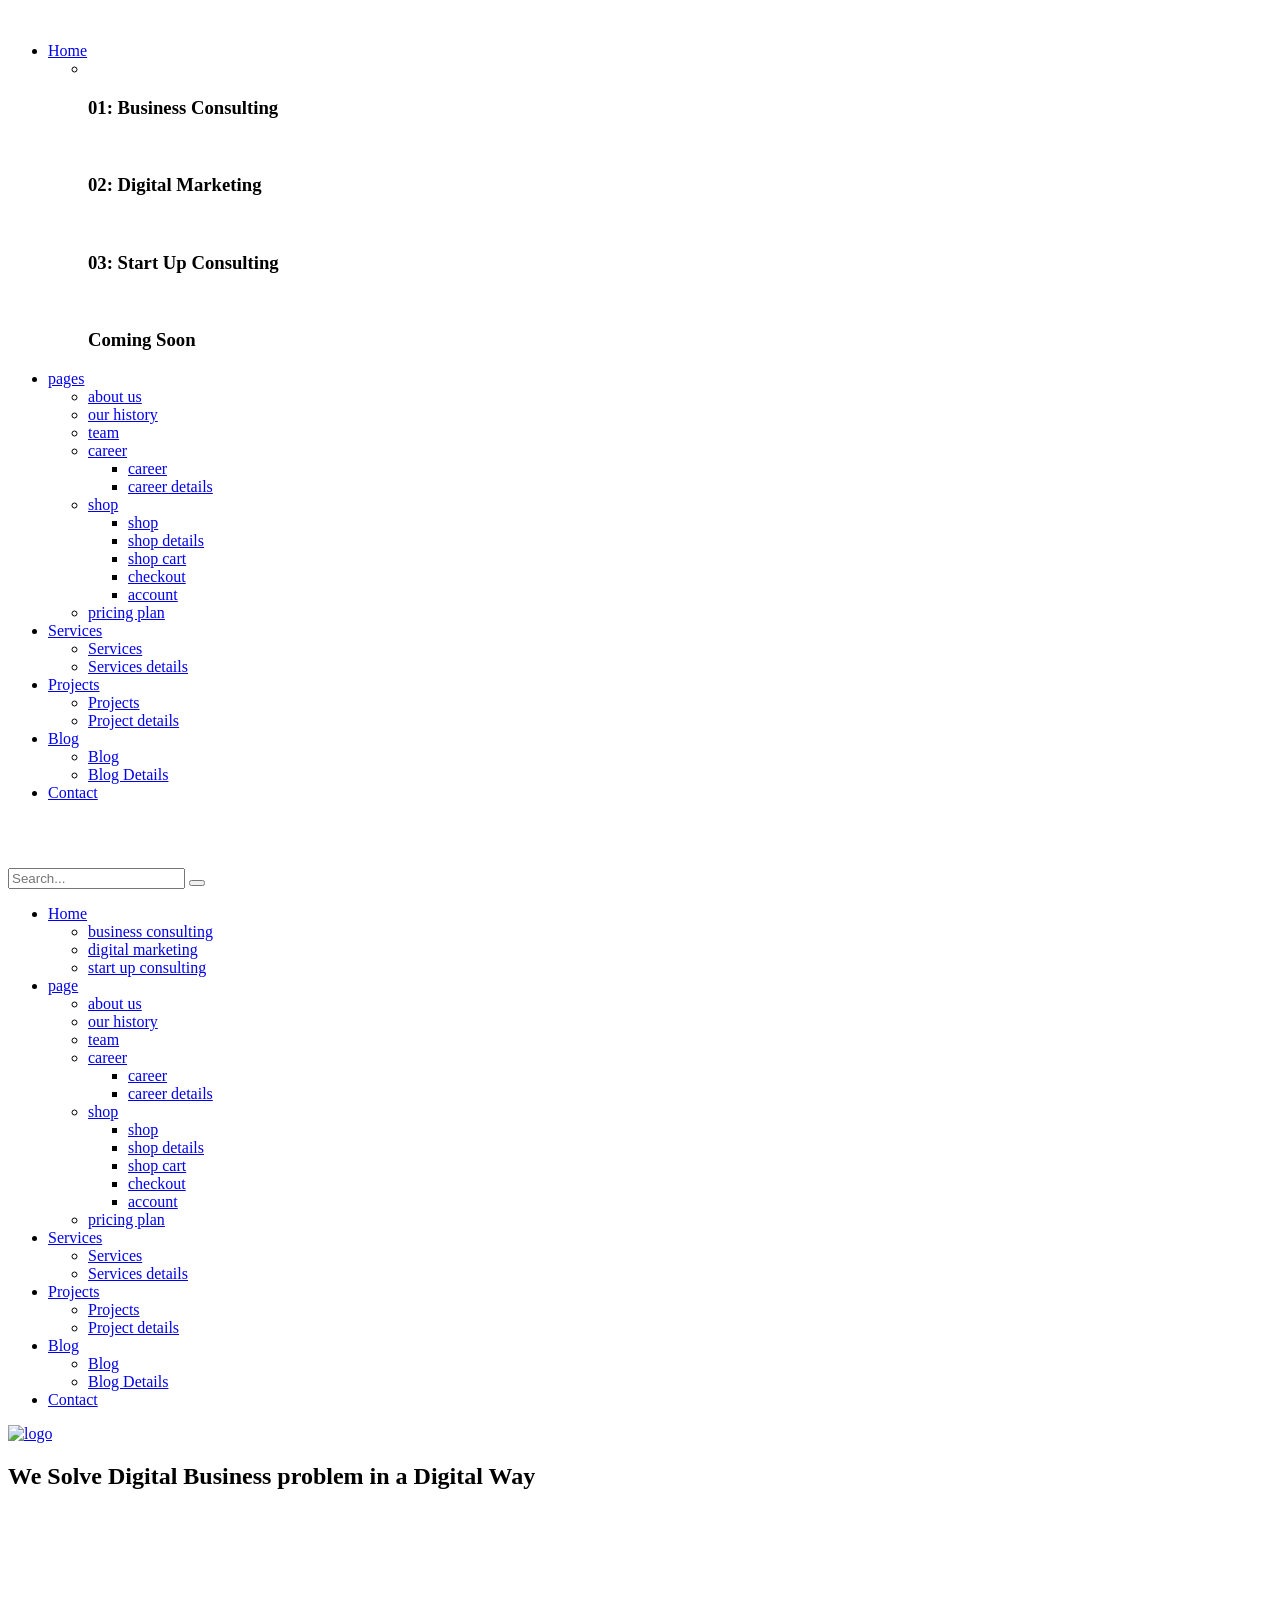
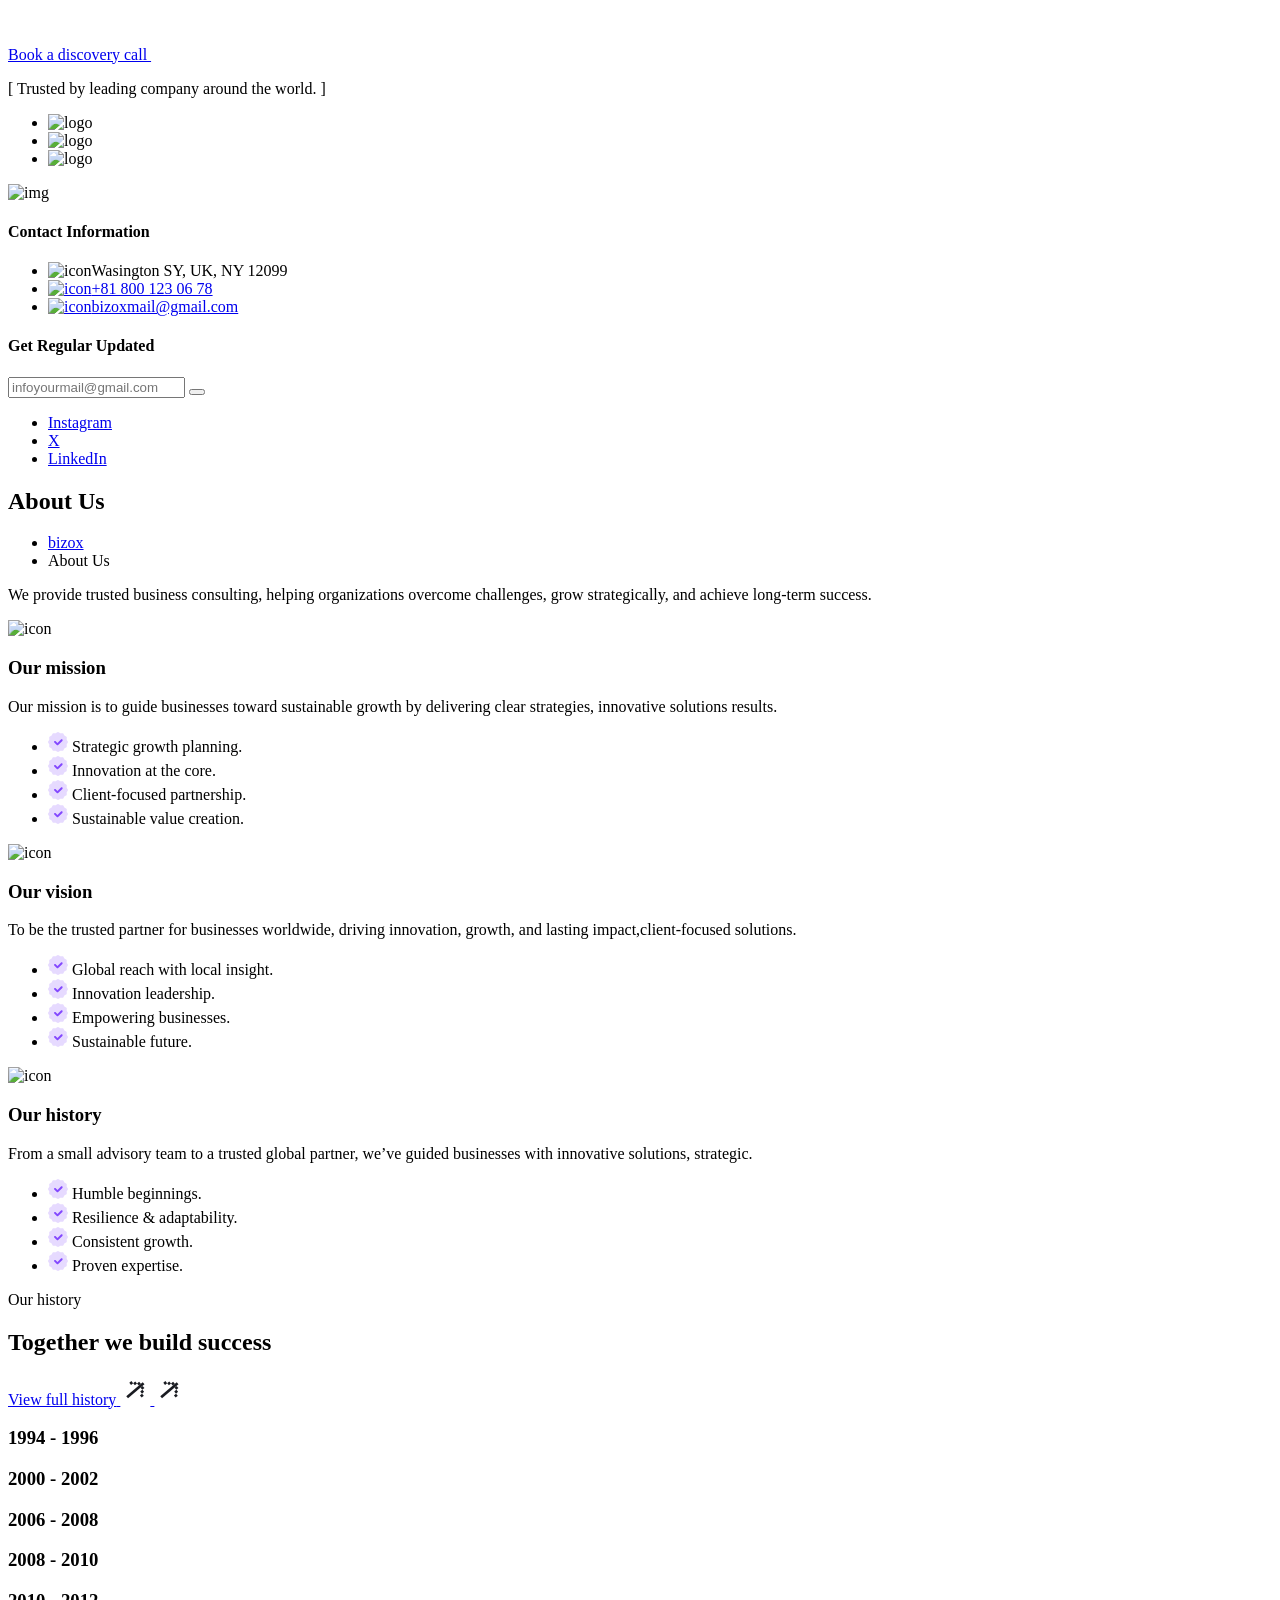
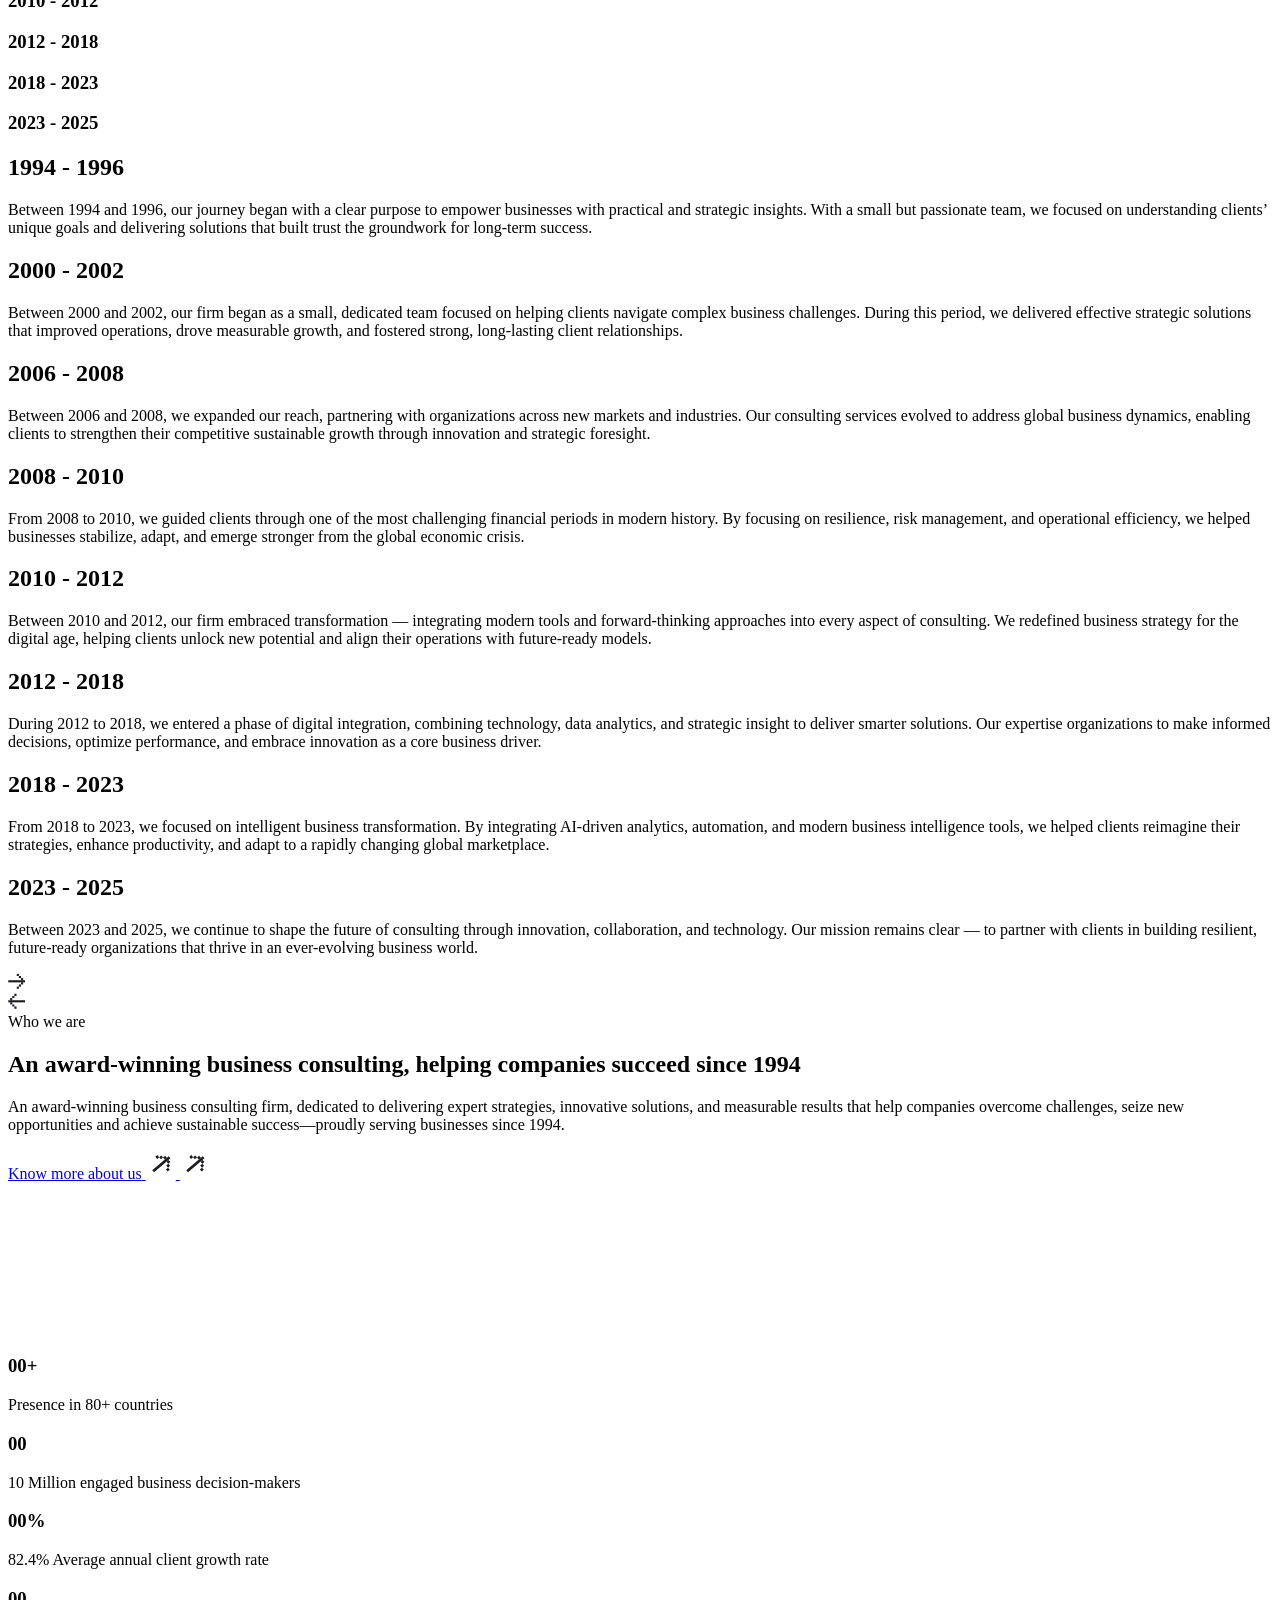
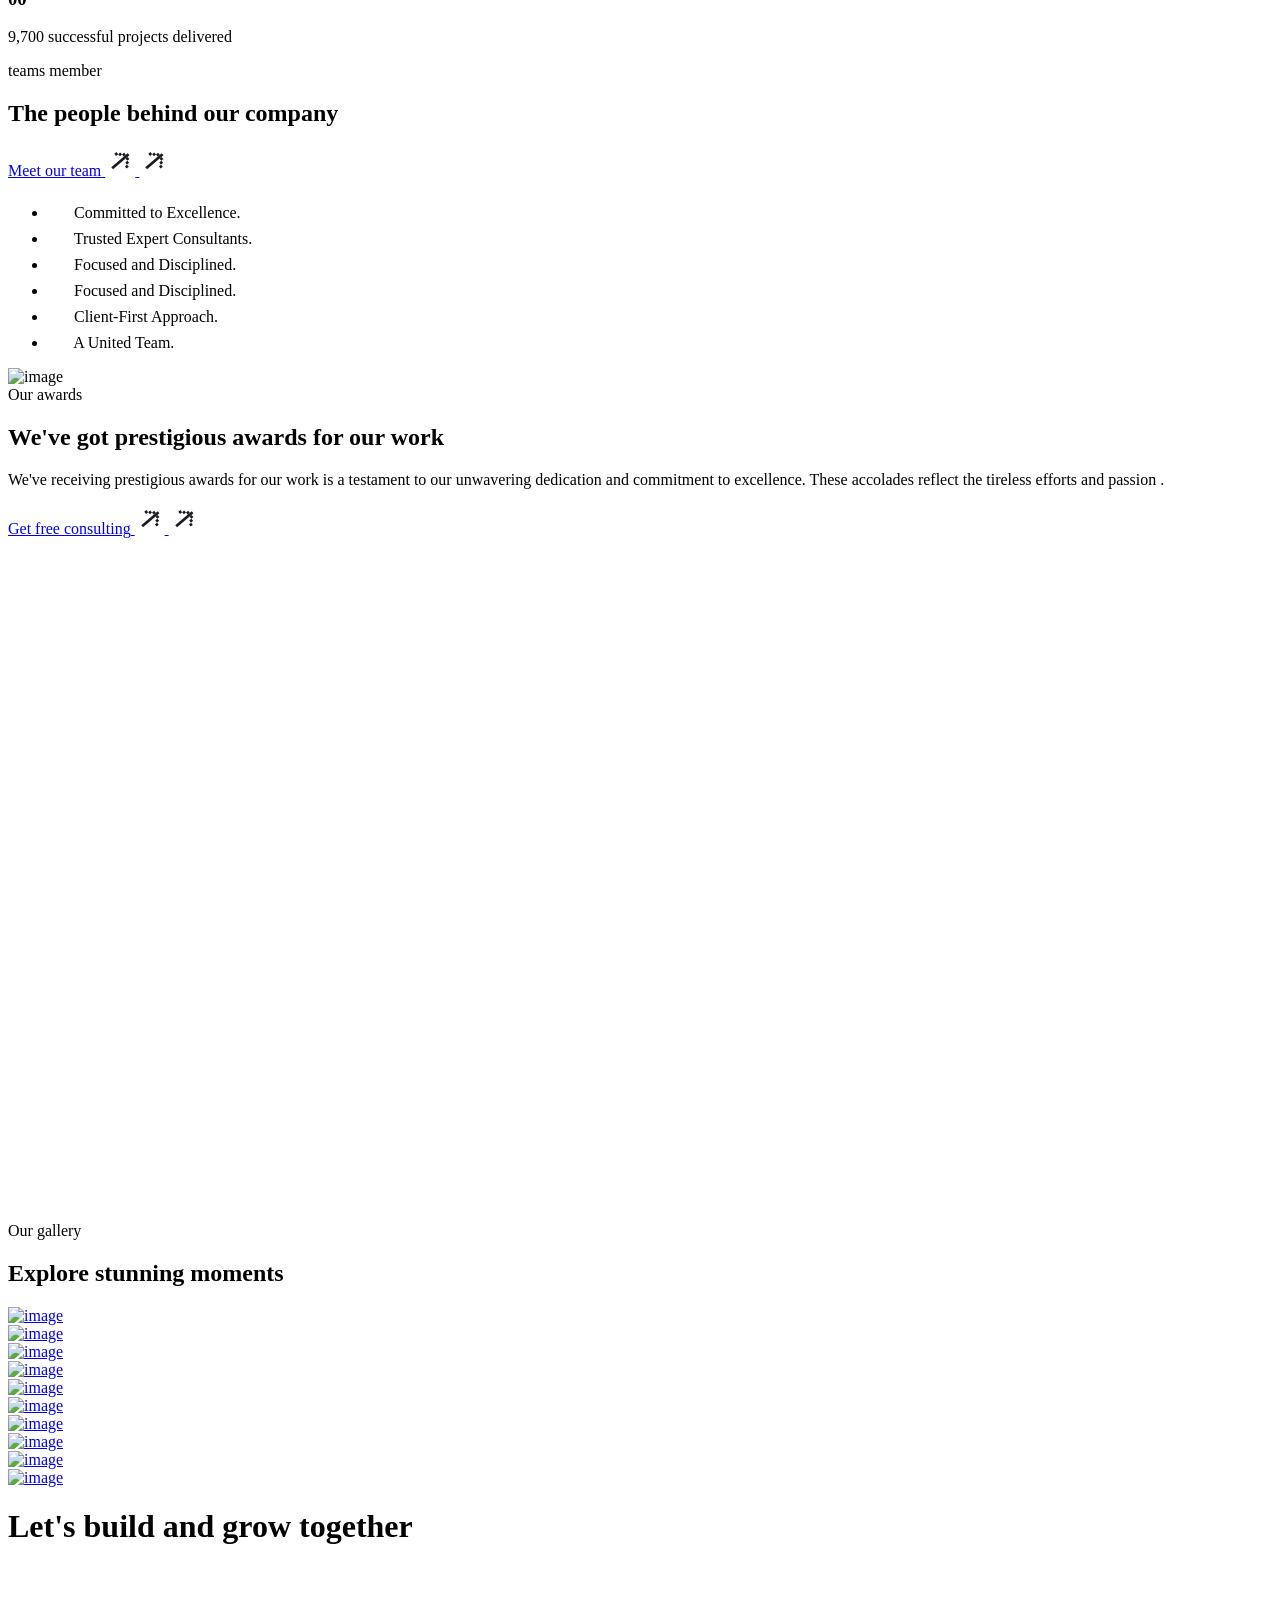
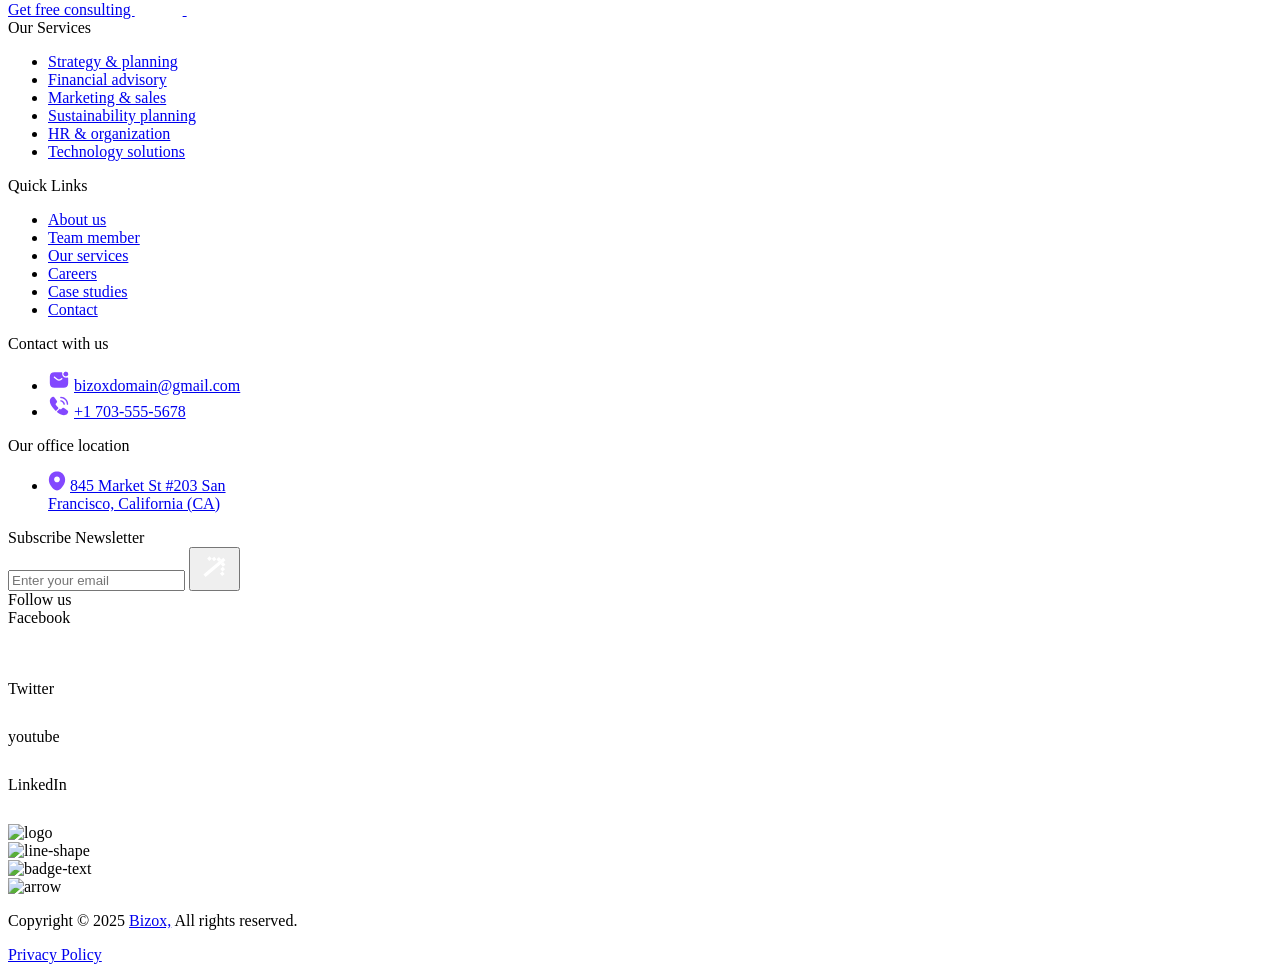
==== about.html @ a4413d82 "Add files via upload initial upload" ====
<!doctype html>
<html lang="zxx">

<head>

    <!--========= Required meta tags =========-->
    <meta charset="utf-8">
    <meta http-equiv="x-ua-compatible" content="ie=edge">
    <meta name="description" content="">
    <meta name="viewport" content="width=device-width, initial-scale=1, shrink-to-fit=no">

    <title>Bizox - Business Agency HTML Template</title>

    <link rel="shortcut icon" href="assets/img/favicon.svg" type="images/x-icon">

    <!-- css include -->
    <link rel="stylesheet" href="assets/css/bootstrap.min.css">
    <link rel="stylesheet" href="assets/css/fontawesome.css">
    <link rel="stylesheet" href="assets/css/animate.css">
    <link rel="stylesheet" href="assets/css/swiper.min.css">
    <link rel="stylesheet" href="assets/css/odometer.css">
    <link rel="stylesheet" href="assets/css/nice-select.css">
    <link rel="stylesheet" href="assets/css/custom-fonts.css">
    <link rel="stylesheet" href="assets/css/magnific-popup.css">
    <link rel="stylesheet" href="assets/css/jquery-ui.css">
    <link rel="stylesheet" href="assets/css/main.css">
</head>

<body>

<!-- backtotop-start -->
<div class="xb-backtotop">
    <a href="#" class="scroll">
        <i class="far fa-arrow-up"></i>
    </a>
</div>
<!-- backtotop-end -->

<!-- Preloader - Start -->
<div id="preloader" class="xb-loader">
        <div class="xb-loader-inner">
            <div class="loading-wave">
                <div class="loading-bar"></div>
                <div class="loading-bar"></div>
                <div class="loading-bar"></div>
                <div class="loading-bar"></div>
            </div>
        </div>
    </div>
  <!-- Preloader - End -->

<div class="body_wrap o-clip">

    <!-- header start -->
    <header id="xb-header-area" class="header-area header-style header-style--page header-transparent is-sticky"> 
        <div class="xb-header stricky">
            <div class="container-fluid p-0">
                <div class="header__wrap ul_li_between mlr-70">
                    <div class="xb-header-logo">
                        <a href="index.html" class="logo"><img src="assets/img/logo/logo.svg" alt=""></a>
                    </div>
                    <div class="header__nav ul_li">
                        <div class="main-menu__wrap  navbar navbar-expand-lg p-0">
                            <nav class="main-menu collapse navbar-collapse">
                                <ul>
                                    <li class="menu-item-has-children has-mega-menu"><a href="index.html"><span>Home</span></a>
                                        <ul class="submenu mega-menu">
                                            <li>
                                                <div class="mega-menu-content">
                                                    <div class="row">
                                                        <div class="col col-md-3">
                                                            <div class="demo-pic">
                                                                <a href="index.html">
                                                                    <img src="assets/img/demo/demo-1.png" alt="">
                                                                </a>
                                                            </div>
                                                            <h3>01: Business Consulting</h3>
                                                        </div>
                                                        <div class="col col-md-3">
                                                            <div class="demo-pic">
                                                                <a href="home-2.html">
                                                                    <img src="assets/img/demo/demo-2.png" alt="">
                                                                </a>
                                                            </div>
                                                            <h3>02: Digital Marketing</h3>
                                                        </div>
                                                        <div class="col col-md-3">
                                                            <div class="demo-pic">
                                                                <a href="home-3.html">
                                                                    <img src="assets/img/demo/demo-3.png" alt="">
                                                                </a>
                                                            </div>
                                                            <h3>03: Start Up Consulting</h3>
                                                        </div>
                                                        <div class="col col-md-3">
                                                            <div class="demo-pic coming-soon">
                                                                <img src="assets/img/demo/coming-soon.png" alt="">
                                                            </div>
                                                            <h3>Coming Soon</h3>
                                                        </div>
                                                    </div>
                                                </div>
                                            </li>
                                        </ul>
                                    </li>
                                    <li class="menu-item-has-children active">
                                        <a href="#!"><span>pages</span></a>
                                        <ul class="submenu">
                                            <li class="active"><a href="about.html"><span>about us</span></a></li>
                                            <li><a href="history.html"><span>our history</span></a></li>
                                            <li><a href="team.html"><span>team</span></a></li>
                                            <li class="menu-item-has-children">
                                                <a href="career.html"><span>career</span></a>
                                                <ul class="submenu">
                                                    <li><a href="career.html"><span>career</span></a></li>
                                                    <li><a href="career-details.html"><span>career details</span></a></li>
                                                </ul>
                                            </li>
                                            <li class="menu-item-has-children">
                                                <a href="shop.html"><span>shop</span></a>
                                                <ul class="submenu">
                                                    <li><a href="shop.html"><span>shop</span></a></li>
                                                    <li><a href="shop-details.html"><span>shop details</span></a></li>
                                                    <li><a href="cart.html"><span>shop cart</span></a></li>
                                                    <li><a href="checkout.html"><span>checkout</span></a></li>
                                                    <li><a href="account.html"><span>account</span></a></li>
                                                </ul>
                                            </li>
                                            <li><a href="pricing.html"><span>pricing plan</span></a></li>
                                        </ul>
                                    </li>
                                    <li class="menu-item-has-children">
                                        <a href="service.html"><span>Services</span></a>
                                        <ul class="submenu">
                                            <li><a href="service.html"><span>Services</span></a></li>
                                            <li><a href="service-details.html"><span>Services details</span></a></li>
                                        </ul>
                                    </li>
                                    <li class="menu-item-has-children">
                                        <a href="project.html"><span>Projects</span></a>
                                        <ul class="submenu">
                                            <li><a href="project.html"><span>Projects</span></a></li>
                                            <li><a href="project-details.html"><span>Project details</span></a></li>
                                        </ul>
                                    </li>
                                    <li class="menu-item-has-children">
                                        <a href="blog.html"><span>Blog</span></a>
                                        <ul class="submenu">
                                            <li><a href="blog.html"><span>Blog</span></a></li>
                                            <li><a href="blog-details.html"><span>Blog Details</span></a></li>
                                        </ul>
                                    </li>
                                    <li><a href="contact.html"><span data-text="Contact">Contact</span></a></li>
                                </ul>
                            </nav>
                        </div>
                        <div class="header-menu">
                            <a class="offcanvas-sidebar-btn" href="javascript:void(0);">
                                <svg width="28" height="28" viewBox="0 0 28 28" fill="none" xmlns="http://www.w3.org/2000/svg">
                                    <path d="M22.9167 10.81V6.64833C22.9167 5.35583 22.33 4.83333 20.8725 4.83333H17.1692C15.7117 4.83333 15.125 5.35583 15.125 6.64833V10.8008C15.125 12.1025 15.7117 12.6158 17.1692 12.6158H20.8725C22.33 12.625 22.9167 12.1025 22.9167 10.81Z" stroke="white" stroke-linecap="round" stroke-linejoin="round" />
                                    <path d="M22.9167 21.1225V17.4192C22.9167 15.9617 22.33 15.375 20.8725 15.375H17.1692C15.7117 15.375 15.125 15.9617 15.125 17.4192V21.1225C15.125 22.58 15.7117 23.1667 17.1692 23.1667H20.8725C22.33 23.1667 22.9167 22.58 22.9167 21.1225Z" stroke="white" stroke-linecap="round" stroke-linejoin="round" />
                                    <path d="M12.3752 10.81V6.64833C12.3752 5.35583 11.7885 4.83333 10.331 4.83333H6.62766C5.17016 4.83333 4.5835 5.35583 4.5835 6.64833V10.8008C4.5835 12.1025 5.17016 12.6158 6.62766 12.6158H10.331C11.7885 12.625 12.3752 12.1025 12.3752 10.81Z" stroke="white" stroke-linecap="round" stroke-linejoin="round" />
                                    <path d="M12.3752 21.1225V17.4192C12.3752 15.9617 11.7885 15.375 10.331 15.375H6.62766C5.17016 15.375 4.5835 15.9617 4.5835 17.4192V21.1225C4.5835 22.58 5.17016 23.1667 6.62766 23.1667H10.331C11.7885 23.1667 12.3752 22.58 12.3752 21.1225Z" stroke="white" stroke-linecap="round" stroke-linejoin="round" />
                                </svg>
                            </a>
                        </div>
                    </div>
                    <div class="header-bar-mobile side-menu d-lg-none">
                        <a class="xb-nav-mobile" href="javascript:void(0);">
                            <i class="far fa-bars"></i>
                        </a>
                    </div>
                </div>
                <div class="xb-header-wrap">
                    <div class="xb-header-menu">
                        <div class="xb-header-menu-scroll">
                            <div class="xb-menu-close xb-hide-xl xb-close"></div>
                            <div class="xb-logo-mobile xb-hide-xl">
                            <a href="index.html" rel="home"><img src="assets/img/logo/logo.svg" alt=""></a></div>
                            <div class="xb-header-mobile-search xb-hide-xl">
                                <form role="search" action="#">
                                    <input type="text" placeholder="Search..." name="s" class="search-field">
                                    <button class="search-submit" type="submit"><i class="far fa-search"></i></button>
                                </form>
                            </div>
                            <nav class="xb-header-nav">
                                <ul class="xb-menu-primary clearfix">
                                    <li class="menu-item menu-item-has-children">
                                        <a href="#"><span>Home</span></a>
                                        <ul class="sub-menu">
                                            <li><a href="index.html"><span>business consulting</span></a></li>
                                            <li><a href="digital-marketing.html"><span>digital marketing</span></a></li>
                                            <li><a href="consulting.html"><span>start up consulting</span></a></li>
                                        </ul>
                                    </li>
                                    <li class="menu-item menu-item-has-children">
                                        <a href="#!"><span>page</span></a>
                                        <ul class="sub-menu">
                                            <li><a href="about.html"><span>about us</span></a></li>
                                            <li><a href="history.html"><span>our history</span></a></li>
                                            <li><a href="team.html"><span>team</span></a></li>
                                            <li class="menu-item menu-item-has-children">
                                                <a href="career.html"><span>career</span></a>
                                                <ul class="sub-menu">
                                                    <li><a href="career.html"><span>career</span></a></li>
                                                    <li><a href="career-details.html"><span>career details</span></a></li>
                                                </ul>
                                            </li>
                                            <li class="menu-item menu-item-has-children">
                                                <a href="shop.html"><span>shop</span></a>
                                                <ul class="sub-menu">
                                                    <li><a href="shop.html"><span>shop</span></a></li>
                                                    <li><a href="shop-details.html"><span>shop details</span></a></li>
                                                    <li><a href="cart.html"><span>shop cart</span></a></li>
                                                    <li><a href="checkout.html"><span>checkout</span></a></li>
                                                    <li><a href="account.html"><span>account</span></a></li>
                                                </ul>
                                            </li>
                                            <li><a href="pricing.html"><span>pricing plan</span></a></li>
                                        </ul>
                                    </li>
                                    <li class="menu-item menu-item-has-children">
                                        <a href="service.html"><span>Services</span></a>
                                        <ul class="sub-menu">
                                            <li><a href="service.html"><span>Services</span></a></li>
                                            <li><a href="service-details.html"><span>Services details</span></a></li>
                                        </ul>
                                    </li>
                                    <li class="menu-item menu-item-has-children">
                                        <a href="project.html"><span>Projects</span></a>
                                        <ul class="sub-menu">
                                            <li><a href="project.html"><span>Projects</span></a></li>
                                            <li><a href="project-details.html"><span>Project details</span></a></li>
                                        </ul>
                                    </li>
                                    <li class="menu-item menu-item-has-children">
                                        <a href="blog.html"><span>Blog</span></a>
                                        <ul class="sub-menu">
                                            <li><a href="blog.html"><span>Blog</span></a></li>
                                            <li><a href="blog-details.html"><span>Blog Details</span></a></li>
                                        </ul>
                                    </li>
                                    <li><a href="contact.html"><span>Contact</span></a></li>
                                </ul>
                            </nav>
                        </div>
                    </div>
                    <div class="xb-header-menu-backdrop"></div>
                </div>
            </div>
        </div>
    </header>
    <!-- header end -->

    <!-- sidebar-info start -->
    <div class="offcanvas-sidebar">
        <div class="sidebar-menu-close sidebar-item">
            <a class="xb-close" href="javascript:void(0);"></a>
        </div>
        <div class="row g-0 align-items-center">
            <div class="col-lg-4">
                <div class="sidebar-item-left">
                    <div class="sidebar-logo mb-90">
                        <a href="index.html">
                            <img src="assets/img/logo/logo-two.svg" alt="logo">
                        </a>
                    </div>
                    <h2 class="sidebar-title">We Solve Digital Business problem in a Digital Way</h2>
                    <div class="dm-hero_content">
                        <div class="xb-item--inner">
                            <a class="xb-item--btn" href="contact.html">
                                <div class="xb-item--btn_inner">
                                    Book a discovery call
                                    <span class="xb-video">
                                        <video loop="" muted="" playsinline="" autoplay="" poster="assets/img/about/video-img.jpg">
                                            <source src="assets/img/hero/hero-video.mp4">
                                        </video>
                                    </span>
                                </div>
                            </a>
                        </div>
                    </div>
                    <div class="sidebar_brand">
                        <p class="xb-content">[ Trusted by leading company around the world. ]</p>
                        <ul class="xb-logo-list ul_li list-unstyled">
                            <li><img src="assets/img/sidebar/logo01.svg" alt="logo"></li>
                            <li><img src="assets/img/sidebar/logo02.svg" alt="logo"></li>
                            <li><img src="assets/img/sidebar/logo03.svg" alt="logo"></li>
                        </ul>
                    </div>
                </div>
            </div>
            <div class="col-lg-4">
                <div class="sidebar-item-middle text-end">
                    <div class="img">
                        <img src="assets/img/sidebar/img.jpg" alt="img">
                    </div>
                </div>
            </div>
            <div class="col-lg-4">
                <div class="sidebar-item-right">
                    <div class="sidebar-contact-info mb-90">
                        <h4 class="sidebar-heading">Contact Information</h4>
                        <ul class="sidebar-info-list list-unstyled">
                            <li><span><img src="assets/img/icon/star-icon02.svg" alt="icon"></span>Wasington SY, UK, NY 12099</li>
                            <li><a href="tel:+818001230678"><span><img src="assets/img/icon/star-icon02.svg" alt="icon"></span>+81 800 123 06 78</a></li>
                            <li><a href="mailto:bizoxmail@gmail.com"><span><img src="assets/img/icon/star-icon02.svg" alt="icon"></span>bizoxmail@gmail.com</a></li>
                        </ul>
                    </div>
                    <div class="sidebar-newsletter">
                        <h4 class="sidebar-heading">Get Regular Updated</h4>
                        <form class="sidebar-newsletter-from" action="#">
                            <input type="text" placeholder="infoyourmail@gmail.com">
                            <button type="submit"><i class="fas fa-paper-plane"></i></button>
                        </form>
                        <ul class="sidebar-social-list ul_li list-unstyled">
                            <li><a href="#!">Instagram</a></li>
                            <li><a href="#!">X</a></li>
                            <li><a href="#!">LinkedIn</a></li>
                        </ul>
                    </div>

                </div>
            </div>
        </div>
    </div>
    <!-- sidebar-info end -->

    <div class="body-overlay"></div>
        
    <!-- main area start -->
    <main>
        <!-- breadcrumb start -->
        <section class="breadcrumb bg_img" data-background="assets/img/breadcrumb/bg01.jpg">
            <div class="container-fluid p-0">
                <div class="breadcrumb__content mlr-70">
                    <h2 class="breadcrumb__title">About Us</h2>
                    <div class="breadcrumb__holder">
                        <div class="row g-0 mt-none-20">
                            <div class="col-xl-6 col-lg-5 mt-20">
                                <ul class="breadcrumb__list clearfix">
                                    <li class="breadcrumb-item">
                                        <a href="index.html">bizox</a>
                                    </li>
                                    <li class="breadcrumb-item">About Us</li>
                                </ul>
                            </div>
                            <div class="col-xl-6 col-lg-7 mt-20">
                                <p class="breadcrumb__text">We provide trusted business consulting, helping organizations overcome challenges, grow strategically, and achieve long-term success.</p>
                            </div>
                        </div>
                    </div>
                </div>
            </div>
        </section>
        <!-- breadcrumb end -->

        <!-- feature start -->
        <section class="feature pt-150">
            <div class="container-fluid p-0">
                <div class="xb-feature-wrapper mlr-70">
                    <div class="row mt-none-30">
                        <div class="col-lg-4 col-md-6 mt-30">
                            <div class="ab-feature-item wow fadeInUp" data-wow-delay="0ms" data-wow-duration="600ms">
                                <div class="xb-item--icon">
                                    <img src="assets/img/icon/fea-icon01.svg" alt="icon">
                                </div>
                                <h3 class="xb-item--title">Our mission</h3>
                                <p class="xb-item--content">Our mission is to guide businesses toward sustainable growth by delivering clear strategies, innovative solutions results.</p>
                                <ul class="xb-item--list list-unstyled">
                                    <li>
                                        <span>
                                            <svg width="20" height="20" viewBox="0 0 20 20" fill="none" xmlns="http://www.w3.org/2000/svg">
                                            <path opacity="0.2" d="M20 10C20 10.8533 18.9517 11.5567 18.7417 12.3433C18.525 13.1567 19.0733 14.29 18.6617 15.0017C18.2433 15.725 16.985 15.8117 16.3983 16.3983C15.8117 16.985 15.725 18.2433 15.0017 18.6617C14.29 19.0733 13.1567 18.525 12.3433 18.7417C11.5567 18.9517 10.8533 20 10 20C9.14667 20 8.44333 18.9517 7.65667 18.7417C6.84333 18.525 5.71 19.0733 4.99833 18.6617C4.275 18.2433 4.18833 16.985 3.60167 16.3983C3.015 15.8117 1.75667 15.725 1.33833 15.0017C0.926667 14.29 1.475 13.1567 1.25833 12.3433C1.04833 11.5567 0 10.8533 0 10C0 9.14667 1.04833 8.44333 1.25833 7.65667C1.475 6.84333 0.926667 5.71 1.33833 4.99833C1.75667 4.275 3.015 4.18833 3.60167 3.60167C4.18833 3.015 4.275 1.75667 4.99833 1.33833C5.71 0.926667 6.84333 1.475 7.65667 1.25833C8.44333 1.04833 9.14667 0 10 0C10.8533 0 11.5567 1.04833 12.3433 1.25833C13.1567 1.475 14.29 0.926667 15.0017 1.33833C15.725 1.75667 15.8117 3.015 16.3983 3.60167C16.985 4.18833 18.2433 4.275 18.6617 4.99833C19.0733 5.71 18.525 6.84333 18.7417 7.65667C18.9517 8.44333 20 9.14667 20 10Z" fill="#8348FF" />
                                            <path d="M12.9629 7.6173L9.49898 10.9817L7.70331 9.2391C7.31355 8.86053 6.68112 8.86053 6.29135 9.2391C5.90158 9.61767 5.90158 10.2319 6.29135 10.6105L8.81044 13.0572C9.18959 13.4254 9.80534 13.4254 10.1845 13.0572L14.3734 8.98869C14.7631 8.61012 14.7631 7.99587 14.3734 7.6173C13.9836 7.23873 13.3527 7.23873 12.9629 7.6173Z" fill="#8348FF" />
                                            </svg>
                                        </span>
                                        Strategic growth planning.
                                    </li>
                                    <li>
                                        <span>
                                            <svg width="20" height="20" viewBox="0 0 20 20" fill="none" xmlns="http://www.w3.org/2000/svg">
                                            <path opacity="0.2" d="M20 10C20 10.8533 18.9517 11.5567 18.7417 12.3433C18.525 13.1567 19.0733 14.29 18.6617 15.0017C18.2433 15.725 16.985 15.8117 16.3983 16.3983C15.8117 16.985 15.725 18.2433 15.0017 18.6617C14.29 19.0733 13.1567 18.525 12.3433 18.7417C11.5567 18.9517 10.8533 20 10 20C9.14667 20 8.44333 18.9517 7.65667 18.7417C6.84333 18.525 5.71 19.0733 4.99833 18.6617C4.275 18.2433 4.18833 16.985 3.60167 16.3983C3.015 15.8117 1.75667 15.725 1.33833 15.0017C0.926667 14.29 1.475 13.1567 1.25833 12.3433C1.04833 11.5567 0 10.8533 0 10C0 9.14667 1.04833 8.44333 1.25833 7.65667C1.475 6.84333 0.926667 5.71 1.33833 4.99833C1.75667 4.275 3.015 4.18833 3.60167 3.60167C4.18833 3.015 4.275 1.75667 4.99833 1.33833C5.71 0.926667 6.84333 1.475 7.65667 1.25833C8.44333 1.04833 9.14667 0 10 0C10.8533 0 11.5567 1.04833 12.3433 1.25833C13.1567 1.475 14.29 0.926667 15.0017 1.33833C15.725 1.75667 15.8117 3.015 16.3983 3.60167C16.985 4.18833 18.2433 4.275 18.6617 4.99833C19.0733 5.71 18.525 6.84333 18.7417 7.65667C18.9517 8.44333 20 9.14667 20 10Z" fill="#8348FF" />
                                            <path d="M12.9629 7.6173L9.49898 10.9817L7.70331 9.2391C7.31355 8.86053 6.68112 8.86053 6.29135 9.2391C5.90158 9.61767 5.90158 10.2319 6.29135 10.6105L8.81044 13.0572C9.18959 13.4254 9.80534 13.4254 10.1845 13.0572L14.3734 8.98869C14.7631 8.61012 14.7631 7.99587 14.3734 7.6173C13.9836 7.23873 13.3527 7.23873 12.9629 7.6173Z" fill="#8348FF" />
                                            </svg>
                                        </span>
                                        Innovation at the core.
                                    </li>
                                    <li>
                                        <span>
                                            <svg width="20" height="20" viewBox="0 0 20 20" fill="none" xmlns="http://www.w3.org/2000/svg">
                                            <path opacity="0.2" d="M20 10C20 10.8533 18.9517 11.5567 18.7417 12.3433C18.525 13.1567 19.0733 14.29 18.6617 15.0017C18.2433 15.725 16.985 15.8117 16.3983 16.3983C15.8117 16.985 15.725 18.2433 15.0017 18.6617C14.29 19.0733 13.1567 18.525 12.3433 18.7417C11.5567 18.9517 10.8533 20 10 20C9.14667 20 8.44333 18.9517 7.65667 18.7417C6.84333 18.525 5.71 19.0733 4.99833 18.6617C4.275 18.2433 4.18833 16.985 3.60167 16.3983C3.015 15.8117 1.75667 15.725 1.33833 15.0017C0.926667 14.29 1.475 13.1567 1.25833 12.3433C1.04833 11.5567 0 10.8533 0 10C0 9.14667 1.04833 8.44333 1.25833 7.65667C1.475 6.84333 0.926667 5.71 1.33833 4.99833C1.75667 4.275 3.015 4.18833 3.60167 3.60167C4.18833 3.015 4.275 1.75667 4.99833 1.33833C5.71 0.926667 6.84333 1.475 7.65667 1.25833C8.44333 1.04833 9.14667 0 10 0C10.8533 0 11.5567 1.04833 12.3433 1.25833C13.1567 1.475 14.29 0.926667 15.0017 1.33833C15.725 1.75667 15.8117 3.015 16.3983 3.60167C16.985 4.18833 18.2433 4.275 18.6617 4.99833C19.0733 5.71 18.525 6.84333 18.7417 7.65667C18.9517 8.44333 20 9.14667 20 10Z" fill="#8348FF" />
                                            <path d="M12.9629 7.6173L9.49898 10.9817L7.70331 9.2391C7.31355 8.86053 6.68112 8.86053 6.29135 9.2391C5.90158 9.61767 5.90158 10.2319 6.29135 10.6105L8.81044 13.0572C9.18959 13.4254 9.80534 13.4254 10.1845 13.0572L14.3734 8.98869C14.7631 8.61012 14.7631 7.99587 14.3734 7.6173C13.9836 7.23873 13.3527 7.23873 12.9629 7.6173Z" fill="#8348FF" />
                                            </svg>
                                        </span>
                                        Client-focused partnership.
                                    </li>
                                    <li>
                                        <span>
                                            <svg width="20" height="20" viewBox="0 0 20 20" fill="none" xmlns="http://www.w3.org/2000/svg">
                                            <path opacity="0.2" d="M20 10C20 10.8533 18.9517 11.5567 18.7417 12.3433C18.525 13.1567 19.0733 14.29 18.6617 15.0017C18.2433 15.725 16.985 15.8117 16.3983 16.3983C15.8117 16.985 15.725 18.2433 15.0017 18.6617C14.29 19.0733 13.1567 18.525 12.3433 18.7417C11.5567 18.9517 10.8533 20 10 20C9.14667 20 8.44333 18.9517 7.65667 18.7417C6.84333 18.525 5.71 19.0733 4.99833 18.6617C4.275 18.2433 4.18833 16.985 3.60167 16.3983C3.015 15.8117 1.75667 15.725 1.33833 15.0017C0.926667 14.29 1.475 13.1567 1.25833 12.3433C1.04833 11.5567 0 10.8533 0 10C0 9.14667 1.04833 8.44333 1.25833 7.65667C1.475 6.84333 0.926667 5.71 1.33833 4.99833C1.75667 4.275 3.015 4.18833 3.60167 3.60167C4.18833 3.015 4.275 1.75667 4.99833 1.33833C5.71 0.926667 6.84333 1.475 7.65667 1.25833C8.44333 1.04833 9.14667 0 10 0C10.8533 0 11.5567 1.04833 12.3433 1.25833C13.1567 1.475 14.29 0.926667 15.0017 1.33833C15.725 1.75667 15.8117 3.015 16.3983 3.60167C16.985 4.18833 18.2433 4.275 18.6617 4.99833C19.0733 5.71 18.525 6.84333 18.7417 7.65667C18.9517 8.44333 20 9.14667 20 10Z" fill="#8348FF" />
                                            <path d="M12.9629 7.6173L9.49898 10.9817L7.70331 9.2391C7.31355 8.86053 6.68112 8.86053 6.29135 9.2391C5.90158 9.61767 5.90158 10.2319 6.29135 10.6105L8.81044 13.0572C9.18959 13.4254 9.80534 13.4254 10.1845 13.0572L14.3734 8.98869C14.7631 8.61012 14.7631 7.99587 14.3734 7.6173C13.9836 7.23873 13.3527 7.23873 12.9629 7.6173Z" fill="#8348FF" />
                                            </svg>
                                        </span>
                                        Sustainable value creation.
                                    </li>
                                </ul>
                                <span class="xb-item--circle"></span>
                                <span class="xb-item--circle circle-2"></span>
                            </div>
                        </div>
                        <div class="col-lg-4 col-md-6 mt-30">
                            <div class="ab-feature-item wow fadeInUp" data-wow-delay="150ms" data-wow-duration="600ms">
                                <div class="xb-item--icon">
                                    <img src="assets/img/icon/fea-icon02.svg" alt="icon">
                                </div>
                                <h3 class="xb-item--title">Our vision</h3>
                                <p class="xb-item--content">To be the trusted partner for businesses worldwide, driving innovation, growth, and lasting impact,client-focused solutions.</p>
                                <ul class="xb-item--list list-unstyled">
                                    <li>
                                        <span>
                                            <svg width="20" height="20" viewBox="0 0 20 20" fill="none" xmlns="http://www.w3.org/2000/svg">
                                            <path opacity="0.2" d="M20 10C20 10.8533 18.9517 11.5567 18.7417 12.3433C18.525 13.1567 19.0733 14.29 18.6617 15.0017C18.2433 15.725 16.985 15.8117 16.3983 16.3983C15.8117 16.985 15.725 18.2433 15.0017 18.6617C14.29 19.0733 13.1567 18.525 12.3433 18.7417C11.5567 18.9517 10.8533 20 10 20C9.14667 20 8.44333 18.9517 7.65667 18.7417C6.84333 18.525 5.71 19.0733 4.99833 18.6617C4.275 18.2433 4.18833 16.985 3.60167 16.3983C3.015 15.8117 1.75667 15.725 1.33833 15.0017C0.926667 14.29 1.475 13.1567 1.25833 12.3433C1.04833 11.5567 0 10.8533 0 10C0 9.14667 1.04833 8.44333 1.25833 7.65667C1.475 6.84333 0.926667 5.71 1.33833 4.99833C1.75667 4.275 3.015 4.18833 3.60167 3.60167C4.18833 3.015 4.275 1.75667 4.99833 1.33833C5.71 0.926667 6.84333 1.475 7.65667 1.25833C8.44333 1.04833 9.14667 0 10 0C10.8533 0 11.5567 1.04833 12.3433 1.25833C13.1567 1.475 14.29 0.926667 15.0017 1.33833C15.725 1.75667 15.8117 3.015 16.3983 3.60167C16.985 4.18833 18.2433 4.275 18.6617 4.99833C19.0733 5.71 18.525 6.84333 18.7417 7.65667C18.9517 8.44333 20 9.14667 20 10Z" fill="#8348FF" />
                                            <path d="M12.9629 7.6173L9.49898 10.9817L7.70331 9.2391C7.31355 8.86053 6.68112 8.86053 6.29135 9.2391C5.90158 9.61767 5.90158 10.2319 6.29135 10.6105L8.81044 13.0572C9.18959 13.4254 9.80534 13.4254 10.1845 13.0572L14.3734 8.98869C14.7631 8.61012 14.7631 7.99587 14.3734 7.6173C13.9836 7.23873 13.3527 7.23873 12.9629 7.6173Z" fill="#8348FF" />
                                            </svg>
                                        </span>
                                        Global reach with local insight.
                                    </li>
                                    <li>
                                        <span>
                                            <svg width="20" height="20" viewBox="0 0 20 20" fill="none" xmlns="http://www.w3.org/2000/svg">
                                            <path opacity="0.2" d="M20 10C20 10.8533 18.9517 11.5567 18.7417 12.3433C18.525 13.1567 19.0733 14.29 18.6617 15.0017C18.2433 15.725 16.985 15.8117 16.3983 16.3983C15.8117 16.985 15.725 18.2433 15.0017 18.6617C14.29 19.0733 13.1567 18.525 12.3433 18.7417C11.5567 18.9517 10.8533 20 10 20C9.14667 20 8.44333 18.9517 7.65667 18.7417C6.84333 18.525 5.71 19.0733 4.99833 18.6617C4.275 18.2433 4.18833 16.985 3.60167 16.3983C3.015 15.8117 1.75667 15.725 1.33833 15.0017C0.926667 14.29 1.475 13.1567 1.25833 12.3433C1.04833 11.5567 0 10.8533 0 10C0 9.14667 1.04833 8.44333 1.25833 7.65667C1.475 6.84333 0.926667 5.71 1.33833 4.99833C1.75667 4.275 3.015 4.18833 3.60167 3.60167C4.18833 3.015 4.275 1.75667 4.99833 1.33833C5.71 0.926667 6.84333 1.475 7.65667 1.25833C8.44333 1.04833 9.14667 0 10 0C10.8533 0 11.5567 1.04833 12.3433 1.25833C13.1567 1.475 14.29 0.926667 15.0017 1.33833C15.725 1.75667 15.8117 3.015 16.3983 3.60167C16.985 4.18833 18.2433 4.275 18.6617 4.99833C19.0733 5.71 18.525 6.84333 18.7417 7.65667C18.9517 8.44333 20 9.14667 20 10Z" fill="#8348FF" />
                                            <path d="M12.9629 7.6173L9.49898 10.9817L7.70331 9.2391C7.31355 8.86053 6.68112 8.86053 6.29135 9.2391C5.90158 9.61767 5.90158 10.2319 6.29135 10.6105L8.81044 13.0572C9.18959 13.4254 9.80534 13.4254 10.1845 13.0572L14.3734 8.98869C14.7631 8.61012 14.7631 7.99587 14.3734 7.6173C13.9836 7.23873 13.3527 7.23873 12.9629 7.6173Z" fill="#8348FF" />
                                            </svg>
                                        </span>
                                        Innovation leadership.
                                    </li>
                                    <li>
                                        <span>
                                            <svg width="20" height="20" viewBox="0 0 20 20" fill="none" xmlns="http://www.w3.org/2000/svg">
                                            <path opacity="0.2" d="M20 10C20 10.8533 18.9517 11.5567 18.7417 12.3433C18.525 13.1567 19.0733 14.29 18.6617 15.0017C18.2433 15.725 16.985 15.8117 16.3983 16.3983C15.8117 16.985 15.725 18.2433 15.0017 18.6617C14.29 19.0733 13.1567 18.525 12.3433 18.7417C11.5567 18.9517 10.8533 20 10 20C9.14667 20 8.44333 18.9517 7.65667 18.7417C6.84333 18.525 5.71 19.0733 4.99833 18.6617C4.275 18.2433 4.18833 16.985 3.60167 16.3983C3.015 15.8117 1.75667 15.725 1.33833 15.0017C0.926667 14.29 1.475 13.1567 1.25833 12.3433C1.04833 11.5567 0 10.8533 0 10C0 9.14667 1.04833 8.44333 1.25833 7.65667C1.475 6.84333 0.926667 5.71 1.33833 4.99833C1.75667 4.275 3.015 4.18833 3.60167 3.60167C4.18833 3.015 4.275 1.75667 4.99833 1.33833C5.71 0.926667 6.84333 1.475 7.65667 1.25833C8.44333 1.04833 9.14667 0 10 0C10.8533 0 11.5567 1.04833 12.3433 1.25833C13.1567 1.475 14.29 0.926667 15.0017 1.33833C15.725 1.75667 15.8117 3.015 16.3983 3.60167C16.985 4.18833 18.2433 4.275 18.6617 4.99833C19.0733 5.71 18.525 6.84333 18.7417 7.65667C18.9517 8.44333 20 9.14667 20 10Z" fill="#8348FF" />
                                            <path d="M12.9629 7.6173L9.49898 10.9817L7.70331 9.2391C7.31355 8.86053 6.68112 8.86053 6.29135 9.2391C5.90158 9.61767 5.90158 10.2319 6.29135 10.6105L8.81044 13.0572C9.18959 13.4254 9.80534 13.4254 10.1845 13.0572L14.3734 8.98869C14.7631 8.61012 14.7631 7.99587 14.3734 7.6173C13.9836 7.23873 13.3527 7.23873 12.9629 7.6173Z" fill="#8348FF" />
                                            </svg>
                                        </span>
                                        Empowering businesses.
                                    </li>
                                    <li>
                                        <span>
                                            <svg width="20" height="20" viewBox="0 0 20 20" fill="none" xmlns="http://www.w3.org/2000/svg">
                                            <path opacity="0.2" d="M20 10C20 10.8533 18.9517 11.5567 18.7417 12.3433C18.525 13.1567 19.0733 14.29 18.6617 15.0017C18.2433 15.725 16.985 15.8117 16.3983 16.3983C15.8117 16.985 15.725 18.2433 15.0017 18.6617C14.29 19.0733 13.1567 18.525 12.3433 18.7417C11.5567 18.9517 10.8533 20 10 20C9.14667 20 8.44333 18.9517 7.65667 18.7417C6.84333 18.525 5.71 19.0733 4.99833 18.6617C4.275 18.2433 4.18833 16.985 3.60167 16.3983C3.015 15.8117 1.75667 15.725 1.33833 15.0017C0.926667 14.29 1.475 13.1567 1.25833 12.3433C1.04833 11.5567 0 10.8533 0 10C0 9.14667 1.04833 8.44333 1.25833 7.65667C1.475 6.84333 0.926667 5.71 1.33833 4.99833C1.75667 4.275 3.015 4.18833 3.60167 3.60167C4.18833 3.015 4.275 1.75667 4.99833 1.33833C5.71 0.926667 6.84333 1.475 7.65667 1.25833C8.44333 1.04833 9.14667 0 10 0C10.8533 0 11.5567 1.04833 12.3433 1.25833C13.1567 1.475 14.29 0.926667 15.0017 1.33833C15.725 1.75667 15.8117 3.015 16.3983 3.60167C16.985 4.18833 18.2433 4.275 18.6617 4.99833C19.0733 5.71 18.525 6.84333 18.7417 7.65667C18.9517 8.44333 20 9.14667 20 10Z" fill="#8348FF" />
                                            <path d="M12.9629 7.6173L9.49898 10.9817L7.70331 9.2391C7.31355 8.86053 6.68112 8.86053 6.29135 9.2391C5.90158 9.61767 5.90158 10.2319 6.29135 10.6105L8.81044 13.0572C9.18959 13.4254 9.80534 13.4254 10.1845 13.0572L14.3734 8.98869C14.7631 8.61012 14.7631 7.99587 14.3734 7.6173C13.9836 7.23873 13.3527 7.23873 12.9629 7.6173Z" fill="#8348FF" />
                                            </svg>
                                        </span>
                                        Sustainable future.
                                    </li>
                                </ul>
                                <span class="xb-item--circle"></span>
                                <span class="xb-item--circle circle-2"></span>
                            </div>
                        </div>
                        <div class="col-lg-4 col-md-6 mt-30">
                            <div class="ab-feature-item wow fadeInUp" data-wow-delay="300ms" data-wow-duration="600ms">
                                <div class="xb-item--icon">
                                    <img src="assets/img/icon/fea-icon03.svg" alt="icon">
                                </div>
                                <h3 class="xb-item--title">Our history</h3>
                                <p class="xb-item--content">From a small advisory team to a trusted global partner, we’ve guided businesses with innovative solutions, strategic.</p>
                                <ul class="xb-item--list list-unstyled">
                                    <li>
                                        <span>
                                            <svg width="20" height="20" viewBox="0 0 20 20" fill="none" xmlns="http://www.w3.org/2000/svg">
                                            <path opacity="0.2" d="M20 10C20 10.8533 18.9517 11.5567 18.7417 12.3433C18.525 13.1567 19.0733 14.29 18.6617 15.0017C18.2433 15.725 16.985 15.8117 16.3983 16.3983C15.8117 16.985 15.725 18.2433 15.0017 18.6617C14.29 19.0733 13.1567 18.525 12.3433 18.7417C11.5567 18.9517 10.8533 20 10 20C9.14667 20 8.44333 18.9517 7.65667 18.7417C6.84333 18.525 5.71 19.0733 4.99833 18.6617C4.275 18.2433 4.18833 16.985 3.60167 16.3983C3.015 15.8117 1.75667 15.725 1.33833 15.0017C0.926667 14.29 1.475 13.1567 1.25833 12.3433C1.04833 11.5567 0 10.8533 0 10C0 9.14667 1.04833 8.44333 1.25833 7.65667C1.475 6.84333 0.926667 5.71 1.33833 4.99833C1.75667 4.275 3.015 4.18833 3.60167 3.60167C4.18833 3.015 4.275 1.75667 4.99833 1.33833C5.71 0.926667 6.84333 1.475 7.65667 1.25833C8.44333 1.04833 9.14667 0 10 0C10.8533 0 11.5567 1.04833 12.3433 1.25833C13.1567 1.475 14.29 0.926667 15.0017 1.33833C15.725 1.75667 15.8117 3.015 16.3983 3.60167C16.985 4.18833 18.2433 4.275 18.6617 4.99833C19.0733 5.71 18.525 6.84333 18.7417 7.65667C18.9517 8.44333 20 9.14667 20 10Z" fill="#8348FF" />
                                            <path d="M12.9629 7.6173L9.49898 10.9817L7.70331 9.2391C7.31355 8.86053 6.68112 8.86053 6.29135 9.2391C5.90158 9.61767 5.90158 10.2319 6.29135 10.6105L8.81044 13.0572C9.18959 13.4254 9.80534 13.4254 10.1845 13.0572L14.3734 8.98869C14.7631 8.61012 14.7631 7.99587 14.3734 7.6173C13.9836 7.23873 13.3527 7.23873 12.9629 7.6173Z" fill="#8348FF" />
                                            </svg>
                                        </span>
                                        Humble beginnings.
                                    </li>
                                    <li>
                                        <span>
                                            <svg width="20" height="20" viewBox="0 0 20 20" fill="none" xmlns="http://www.w3.org/2000/svg">
                                            <path opacity="0.2" d="M20 10C20 10.8533 18.9517 11.5567 18.7417 12.3433C18.525 13.1567 19.0733 14.29 18.6617 15.0017C18.2433 15.725 16.985 15.8117 16.3983 16.3983C15.8117 16.985 15.725 18.2433 15.0017 18.6617C14.29 19.0733 13.1567 18.525 12.3433 18.7417C11.5567 18.9517 10.8533 20 10 20C9.14667 20 8.44333 18.9517 7.65667 18.7417C6.84333 18.525 5.71 19.0733 4.99833 18.6617C4.275 18.2433 4.18833 16.985 3.60167 16.3983C3.015 15.8117 1.75667 15.725 1.33833 15.0017C0.926667 14.29 1.475 13.1567 1.25833 12.3433C1.04833 11.5567 0 10.8533 0 10C0 9.14667 1.04833 8.44333 1.25833 7.65667C1.475 6.84333 0.926667 5.71 1.33833 4.99833C1.75667 4.275 3.015 4.18833 3.60167 3.60167C4.18833 3.015 4.275 1.75667 4.99833 1.33833C5.71 0.926667 6.84333 1.475 7.65667 1.25833C8.44333 1.04833 9.14667 0 10 0C10.8533 0 11.5567 1.04833 12.3433 1.25833C13.1567 1.475 14.29 0.926667 15.0017 1.33833C15.725 1.75667 15.8117 3.015 16.3983 3.60167C16.985 4.18833 18.2433 4.275 18.6617 4.99833C19.0733 5.71 18.525 6.84333 18.7417 7.65667C18.9517 8.44333 20 9.14667 20 10Z" fill="#8348FF" />
                                            <path d="M12.9629 7.6173L9.49898 10.9817L7.70331 9.2391C7.31355 8.86053 6.68112 8.86053 6.29135 9.2391C5.90158 9.61767 5.90158 10.2319 6.29135 10.6105L8.81044 13.0572C9.18959 13.4254 9.80534 13.4254 10.1845 13.0572L14.3734 8.98869C14.7631 8.61012 14.7631 7.99587 14.3734 7.6173C13.9836 7.23873 13.3527 7.23873 12.9629 7.6173Z" fill="#8348FF" />
                                            </svg>
                                        </span>
                                        Resilience & adaptability.
                                    </li>
                                    <li>
                                        <span>
                                            <svg width="20" height="20" viewBox="0 0 20 20" fill="none" xmlns="http://www.w3.org/2000/svg">
                                            <path opacity="0.2" d="M20 10C20 10.8533 18.9517 11.5567 18.7417 12.3433C18.525 13.1567 19.0733 14.29 18.6617 15.0017C18.2433 15.725 16.985 15.8117 16.3983 16.3983C15.8117 16.985 15.725 18.2433 15.0017 18.6617C14.29 19.0733 13.1567 18.525 12.3433 18.7417C11.5567 18.9517 10.8533 20 10 20C9.14667 20 8.44333 18.9517 7.65667 18.7417C6.84333 18.525 5.71 19.0733 4.99833 18.6617C4.275 18.2433 4.18833 16.985 3.60167 16.3983C3.015 15.8117 1.75667 15.725 1.33833 15.0017C0.926667 14.29 1.475 13.1567 1.25833 12.3433C1.04833 11.5567 0 10.8533 0 10C0 9.14667 1.04833 8.44333 1.25833 7.65667C1.475 6.84333 0.926667 5.71 1.33833 4.99833C1.75667 4.275 3.015 4.18833 3.60167 3.60167C4.18833 3.015 4.275 1.75667 4.99833 1.33833C5.71 0.926667 6.84333 1.475 7.65667 1.25833C8.44333 1.04833 9.14667 0 10 0C10.8533 0 11.5567 1.04833 12.3433 1.25833C13.1567 1.475 14.29 0.926667 15.0017 1.33833C15.725 1.75667 15.8117 3.015 16.3983 3.60167C16.985 4.18833 18.2433 4.275 18.6617 4.99833C19.0733 5.71 18.525 6.84333 18.7417 7.65667C18.9517 8.44333 20 9.14667 20 10Z" fill="#8348FF" />
                                            <path d="M12.9629 7.6173L9.49898 10.9817L7.70331 9.2391C7.31355 8.86053 6.68112 8.86053 6.29135 9.2391C5.90158 9.61767 5.90158 10.2319 6.29135 10.6105L8.81044 13.0572C9.18959 13.4254 9.80534 13.4254 10.1845 13.0572L14.3734 8.98869C14.7631 8.61012 14.7631 7.99587 14.3734 7.6173C13.9836 7.23873 13.3527 7.23873 12.9629 7.6173Z" fill="#8348FF" />
                                            </svg>
                                        </span>
                                        Consistent growth.
                                    </li>
                                    <li>
                                        <span>
                                            <svg width="20" height="20" viewBox="0 0 20 20" fill="none" xmlns="http://www.w3.org/2000/svg">
                                            <path opacity="0.2" d="M20 10C20 10.8533 18.9517 11.5567 18.7417 12.3433C18.525 13.1567 19.0733 14.29 18.6617 15.0017C18.2433 15.725 16.985 15.8117 16.3983 16.3983C15.8117 16.985 15.725 18.2433 15.0017 18.6617C14.29 19.0733 13.1567 18.525 12.3433 18.7417C11.5567 18.9517 10.8533 20 10 20C9.14667 20 8.44333 18.9517 7.65667 18.7417C6.84333 18.525 5.71 19.0733 4.99833 18.6617C4.275 18.2433 4.18833 16.985 3.60167 16.3983C3.015 15.8117 1.75667 15.725 1.33833 15.0017C0.926667 14.29 1.475 13.1567 1.25833 12.3433C1.04833 11.5567 0 10.8533 0 10C0 9.14667 1.04833 8.44333 1.25833 7.65667C1.475 6.84333 0.926667 5.71 1.33833 4.99833C1.75667 4.275 3.015 4.18833 3.60167 3.60167C4.18833 3.015 4.275 1.75667 4.99833 1.33833C5.71 0.926667 6.84333 1.475 7.65667 1.25833C8.44333 1.04833 9.14667 0 10 0C10.8533 0 11.5567 1.04833 12.3433 1.25833C13.1567 1.475 14.29 0.926667 15.0017 1.33833C15.725 1.75667 15.8117 3.015 16.3983 3.60167C16.985 4.18833 18.2433 4.275 18.6617 4.99833C19.0733 5.71 18.525 6.84333 18.7417 7.65667C18.9517 8.44333 20 9.14667 20 10Z" fill="#8348FF" />
                                            <path d="M12.9629 7.6173L9.49898 10.9817L7.70331 9.2391C7.31355 8.86053 6.68112 8.86053 6.29135 9.2391C5.90158 9.61767 5.90158 10.2319 6.29135 10.6105L8.81044 13.0572C9.18959 13.4254 9.80534 13.4254 10.1845 13.0572L14.3734 8.98869C14.7631 8.61012 14.7631 7.99587 14.3734 7.6173C13.9836 7.23873 13.3527 7.23873 12.9629 7.6173Z" fill="#8348FF" />
                                            </svg>
                                        </span>
                                        Proven expertise.
                                    </li>
                                </ul>
                                <span class="xb-item--circle"></span>
                                <span class="xb-item--circle circle-2"></span>
                            </div>
                        </div>
                    </div>
                </div>
            </div>
        </section>
        <!-- feature end -->

        <!-- history start -->
        <section class="history pt-145 pb-150">
            <div class="container-fluid p-0">
                <div class="hostory-wrap mlr-70">
                    <div class="xb-history-top sec-title-wrap ul_li_between mb-65">
                        <div class="sec-title ul_li align-items-center">
                            <span class="sub-title">Our history</span>
                            <h2 class="title xb-text-reveal">Together we build success</h2>
                        </div>
                        <div class="xb-history-btn">
                            <a class="thm-btn arrow_hover_effect" href="history.html">
                                <span class="btn_label" data-text="View full history">View full history</span>
                                <span class="xb-icon">
                                    <span class="xb-arrow">
                                        <svg width="30" height="29" viewBox="0 0 30 29" fill="none">
                                        <rect x="6.25366" y="20.2163" width="21.557" height="2.73739" transform="rotate(-40.2798 6.25366 20.2163)" fill="#191B21" />
                                        <rect x="9.29785" y="6.87241" width="2.73739" height="2.73739" transform="rotate(-40.2798 9.29785 6.87241)" fill="#191B21" />
                                        <rect x="13.1558" y="7.19052" width="2.73739" height="2.73739" transform="rotate(-40.2798 13.1558 7.19052)" fill="#191B21" />
                                        <rect x="17.0139" y="7.50897" width="2.73739" height="2.73739" transform="rotate(-40.2798 17.0139 7.50897)" fill="#191B21" />
                                        <rect x="20.5535" y="11.6855" width="2.73739" height="2.73739" transform="rotate(-40.2798 20.5535 11.6855)" fill="#191B21" />
                                        <rect x="20.2356" y="15.5441" width="2.73739" height="2.73739" transform="rotate(-40.2798 20.2356 15.5441)" fill="#191B21" />
                                        <rect x="19.9165" y="19.4021" width="2.73739" height="2.73739" transform="rotate(-40.2798 19.9165 19.4021)" fill="#191B21" />
                                        </svg>
                                        <svg width="30" height="29" viewBox="0 0 30 29" fill="none">
                                        <rect x="6.25366" y="20.2163" width="21.557" height="2.73739" transform="rotate(-40.2798 6.25366 20.2163)" fill="#191B21" />
                                        <rect x="9.29785" y="6.87241" width="2.73739" height="2.73739" transform="rotate(-40.2798 9.29785 6.87241)" fill="#191B21" />
                                        <rect x="13.1558" y="7.19052" width="2.73739" height="2.73739" transform="rotate(-40.2798 13.1558 7.19052)" fill="#191B21" />
                                        <rect x="17.0139" y="7.50897" width="2.73739" height="2.73739" transform="rotate(-40.2798 17.0139 7.50897)" fill="#191B21" />
                                        <rect x="20.5535" y="11.6855" width="2.73739" height="2.73739" transform="rotate(-40.2798 20.5535 11.6855)" fill="#191B21" />
                                        <rect x="20.2356" y="15.5441" width="2.73739" height="2.73739" transform="rotate(-40.2798 20.2356 15.5441)" fill="#191B21" />
                                        <rect x="19.9165" y="19.4021" width="2.73739" height="2.73739" transform="rotate(-40.2798 19.9165 19.4021)" fill="#191B21" />
                                        </svg>
                                    </span>
                                </span>
                            </a>
                        </div>
                    </div>
                    <div class="pos-rel">
                        <div class="row g-0">
                            <div class="col-lg-2 col-md-3">
                                <div class="xb-history-year-slider">
                                    <div class="swiper-wrapper">
                                        <div class="swiper-slide">
                                            <div class="xb-history-year">
                                                <h3>1994 - 1996</h3>
                                            </div>
                                        </div>
                                        <div class="swiper-slide">
                                            <div class="xb-history-year">
                                                <h3>2000 - 2002</h3>
                                            </div>
                                        </div>
                                        <div class="swiper-slide">
                                            <div class="xb-history-year">
                                                <h3>2006 - 2008</h3>
                                            </div>
                                        </div>
                                        <div class="swiper-slide">
                                            <div class="xb-history-year">
                                                <h3>2008 - 2010</h3>
                                            </div>
                                        </div>
                                        <div class="swiper-slide">
                                            <div class="xb-history-year">
                                                <h3>2010 - 2012</h3>
                                            </div>
                                        </div>
                                        <div class="swiper-slide">
                                            <div class="xb-history-year">
                                                <h3>2012 - 2018</h3>
                                            </div>
                                        </div>
                                        <div class="swiper-slide">
                                            <div class="xb-history-year">
                                                <h3>2018 - 2023</h3>
                                            </div>
                                        </div>
                                        <div class="swiper-slide">
                                            <div class="xb-history-year">
                                                <h3>2023 - 2025</h3>
                                            </div>
                                        </div>
                                    </div>
                                </div>
                            </div>
                            <div class="col-lg-10 col-md-9">
                                <div class="xb-history-slider swiper-container">
                                    <div class="swiper-wrapper">
                                        <div class="swiper-slide">
                                            <div class="xb-history-item ul_li_between">
                                                <div class="xb-item--holder">
                                                    <h2 class="xb-item--year">1994 - 1996</h2>
                                                    <p class="xb-item--content">Between 1994 and 1996, our journey began with a clear purpose to empower businesses with practical and strategic insights. With a small but passionate team, we focused on understanding clients’ unique goals and delivering solutions that built trust the groundwork for long-term success.</p>
                                                </div>
                                                <div class="xb-item--img bg_img" data-background="assets/img/history/img01.jpg"></div>
                                            </div>
                                        </div>
                                        <div class="swiper-slide">
                                            <div class="xb-history-item ul_li_between">
                                                <div class="xb-item--holder">
                                                    <h2 class="xb-item--year">2000 - 2002</h2>
                                                    <p class="xb-item--content">Between 2000 and 2002, our firm began as a small, dedicated team focused on helping clients navigate complex business challenges. During this period, we delivered effective strategic solutions that improved operations, drove measurable growth, and fostered strong, long-lasting client relationships. </p>
                                                </div>
                                                <div class="xb-item--img bg_img" data-background="assets/img/history/img02.jpg"></div>
                                            </div>
                                        </div>
                                        <div class="swiper-slide">
                                            <div class="xb-history-item ul_li_between">
                                                <div class="xb-item--holder">
                                                    <h2 class="xb-item--year">2006 - 2008</h2>
                                                    <p class="xb-item--content">Between 2006 and 2008, we expanded our reach, partnering with organizations across new markets and industries. Our consulting services evolved to address global business dynamics, enabling clients to strengthen their competitive  sustainable growth through innovation and strategic foresight.</p>
                                                </div>
                                                <div class="xb-item--img bg_img" data-background="assets/img/history/img03.jpg"></div>
                                            </div>
                                        </div>
                                        <div class="swiper-slide">
                                            <div class="xb-history-item ul_li_between">
                                                <div class="xb-item--holder">
                                                    <h2 class="xb-item--year">2008 - 2010</h2>
                                                    <p class="xb-item--content">From 2008 to 2010, we guided clients through one of the most challenging financial periods in modern history. By focusing on resilience, risk management, and operational efficiency, we helped businesses stabilize, adapt, and emerge stronger from the global economic crisis.</p>
                                                </div>
                                                <div class="xb-item--img bg_img" data-background="assets/img/history/img04.jpg"></div>
                                            </div>
                                        </div>
                                        <div class="swiper-slide">
                                            <div class="xb-history-item ul_li_between">
                                                <div class="xb-item--holder">
                                                    <h2 class="xb-item--year">2010 - 2012</h2>
                                                    <p class="xb-item--content">Between 2010 and 2012, our firm embraced transformation — integrating modern tools and forward-thinking approaches into every aspect of consulting. We redefined business strategy for the digital age, helping clients unlock new potential and align their operations with future-ready models.</p>
                                                </div>
                                                <div class="xb-item--img bg_img" data-background="assets/img/history/img05.jpg"></div>
                                            </div>
                                        </div>
                                        <div class="swiper-slide">
                                            <div class="xb-history-item ul_li_between">
                                                <div class="xb-item--holder">
                                                    <h2 class="xb-item--year">2012 - 2018</h2>
                                                    <p class="xb-item--content">During 2012 to 2018, we entered a phase of digital integration, combining technology, data analytics, and strategic insight to deliver smarter solutions. Our expertise organizations to make informed decisions, optimize performance, and embrace innovation as a core business driver.</p>
                                                </div>
                                                <div class="xb-item--img bg_img" data-background="assets/img/history/img06.jpg"></div>
                                            </div>
                                        </div>
                                        <div class="swiper-slide">
                                            <div class="xb-history-item ul_li_between">
                                                <div class="xb-item--holder">
                                                    <h2 class="xb-item--year">2018 - 2023</h2>
                                                    <p class="xb-item--content">From 2018 to 2023, we focused on intelligent business transformation. By integrating AI-driven analytics, automation, and modern business intelligence tools, we helped clients reimagine their strategies, enhance productivity, and adapt to a rapidly changing global marketplace.</p>
                                                </div>
                                                <div class="xb-item--img bg_img" data-background="assets/img/history/img07.jpg"></div>
                                            </div>
                                        </div>
                                        <div class="swiper-slide">
                                            <div class="xb-history-item ul_li_between">
                                                <div class="xb-item--holder">
                                                    <h2 class="xb-item--year">2023 - 2025</h2>
                                                    <p class="xb-item--content">Between 2023 and 2025, we continue to shape the future of consulting through innovation, collaboration, and technology. Our mission remains clear — to partner with clients in building resilient, future-ready organizations that thrive in an ever-evolving business world.</p>
                                                </div>
                                                <div class="xb-item--img bg_img" data-background="assets/img/history/img08.jpg"></div>
                                            </div>
                                        </div>
                                    </div>
                                </div>
                            </div>
                        </div>
                        <div class="xb-history-arrow">
                            <div class="swiper-button-next history-arrow">
                                <span>
                                    <svg width="17" height="16" viewBox="0 0 17 16" fill="none" xmlns="http://www.w3.org/2000/svg">
                                    <rect x="0.277344" y="7.23047" width="16.723" height="2.12355" fill="#191B21" />
                                    <rect x="8.77246" y="0.860352" width="2.12355" height="2.12355" fill="#191B21" />
                                    <rect x="10.8955" y="2.98315" width="2.12355" height="2.12355" fill="#191B21" />
                                    <rect x="13.0186" y="5.10693" width="2.12355" height="2.12355" fill="#191B21" />
                                    <rect x="13.0186" y="9.35352" width="2.12355" height="2.12355" fill="#191B21" />
                                    <rect x="10.8965" y="11.478" width="2.12355" height="2.12355" fill="#191B21" />
                                    <rect x="8.77246" y="13.6011" width="2.12355" height="2.12355" fill="#191B21" />
                                    </svg>
                                </span>
                            </div>
                            <div class="swiper-button-prev history-arrow">
                                <span>
                                    <svg width="17" height="16" viewBox="0 0 17 16" fill="none" xmlns="http://www.w3.org/2000/svg">
                                    <rect width="16.723" height="2.12355" transform="matrix(-1 8.74228e-08 8.74228e-08 1 17 7.23047)" fill="#191B21" />
                                    <rect width="2.12355" height="2.12355" transform="matrix(-1 8.74228e-08 8.74228e-08 1 8.50488 0.860352)" fill="#191B21" />
                                    <rect width="2.12355" height="2.12355" transform="matrix(-1 8.74228e-08 8.74228e-08 1 6.38184 2.98315)" fill="#191B21" />
                                    <rect width="2.12355" height="2.12355" transform="matrix(-1 8.74228e-08 8.74228e-08 1 4.25879 5.10693)" fill="#191B21" />
                                    <rect width="2.12355" height="2.12355" transform="matrix(-1 8.74228e-08 8.74228e-08 1 4.25879 9.35352)" fill="#191B21" />
                                    <rect width="2.12355" height="2.12355" transform="matrix(-1 8.74228e-08 8.74228e-08 1 6.38086 11.478)" fill="#191B21" />
                                    <rect width="2.12355" height="2.12355" transform="matrix(-1 8.74228e-08 8.74228e-08 1 8.50488 13.6011)" fill="#191B21" />
                                    </svg>
                                </span>
                            </div>
                        </div>
                    </div>
                </div>
            </div>
        </section>
        <!-- history end -->

        <!-- about start -->
        <section class="about bg-linear xb-about-section pos-rel z-1 pt-145 pb-70">
            <div class="container-fluid p-0">
                <div class="xb-about-wrap mlr-70">
                    <div class="row">
                        <div class="col-lg-8 col-md-8">
                            <div class="sec-title about-sec-title ul_li">
                                <span class="sub-title clr-white">Who we are</span>
                                <div class="xb-holder">
                                    <h2 class="title xb-text-reveal title-font-65 clr-white mb-25">An award-winning business consulting, helping companies succeed since 1994</h2>
                                    <p class="content clr-white">An award-winning business consulting firm, dedicated to delivering expert strategies, innovative solutions, and measurable results that help companies overcome challenges, seize new opportunities and achieve sustainable success—proudly serving businesses since 1994.</p>
                                    <div class="xb-about-btn mt-40">
                                        <a class="thm-btn arrow_hover_effect btn-bg" href="about.html">
                                            <span class="btn_label" data-text="Know more about us">Know more about us</span>
                                            <span class="xb-icon">
                                                <span class="xb-arrow">
                                                    <svg width="30" height="29" viewBox="0 0 30 29" fill="none">
                                                    <rect x="6.25366" y="20.2163" width="21.557" height="2.73739" transform="rotate(-40.2798 6.25366 20.2163)" fill="#191B21" />
                                                    <rect x="9.29785" y="6.87241" width="2.73739" height="2.73739" transform="rotate(-40.2798 9.29785 6.87241)" fill="#191B21" />
                                                    <rect x="13.1558" y="7.19052" width="2.73739" height="2.73739" transform="rotate(-40.2798 13.1558 7.19052)" fill="#191B21" />
                                                    <rect x="17.0139" y="7.50897" width="2.73739" height="2.73739" transform="rotate(-40.2798 17.0139 7.50897)" fill="#191B21" />
                                                    <rect x="20.5535" y="11.6855" width="2.73739" height="2.73739" transform="rotate(-40.2798 20.5535 11.6855)" fill="#191B21" />
                                                    <rect x="20.2356" y="15.5441" width="2.73739" height="2.73739" transform="rotate(-40.2798 20.2356 15.5441)" fill="#191B21" />
                                                    <rect x="19.9165" y="19.4021" width="2.73739" height="2.73739" transform="rotate(-40.2798 19.9165 19.4021)" fill="#191B21" />
                                                    </svg>
                                                    <svg width="30" height="29" viewBox="0 0 30 29" fill="none">
                                                    <rect x="6.25366" y="20.2163" width="21.557" height="2.73739" transform="rotate(-40.2798 6.25366 20.2163)" fill="#191B21" />
                                                    <rect x="9.29785" y="6.87241" width="2.73739" height="2.73739" transform="rotate(-40.2798 9.29785 6.87241)" fill="#191B21" />
                                                    <rect x="13.1558" y="7.19052" width="2.73739" height="2.73739" transform="rotate(-40.2798 13.1558 7.19052)" fill="#191B21" />
                                                    <rect x="17.0139" y="7.50897" width="2.73739" height="2.73739" transform="rotate(-40.2798 17.0139 7.50897)" fill="#191B21" />
                                                    <rect x="20.5535" y="11.6855" width="2.73739" height="2.73739" transform="rotate(-40.2798 20.5535 11.6855)" fill="#191B21" />
                                                    <rect x="20.2356" y="15.5441" width="2.73739" height="2.73739" transform="rotate(-40.2798 20.2356 15.5441)" fill="#191B21" />
                                                    <rect x="19.9165" y="19.4021" width="2.73739" height="2.73739" transform="rotate(-40.2798 19.9165 19.4021)" fill="#191B21" />
                                                    </svg>
                                                </span>
                                            </span>
                                        </a>
                                    </div>
                                </div>
                            </div>
                        </div>
                        <div class="col-lg-4 col-md-4">
                            <div class="xb-about-video xb-video wow zoomIn" data-wow-delay="0ms" data-wow-duration="600ms">
                                <video loop="" muted="" playsinline="" autoplay="" poster="assets/img/about/img01.jpg">
                                    <source src="https://www.pexels.com/download/video/7552653/">
                                </video>
                            </div>
                        </div>
                    </div>
                    <div class="row justify-content-end">
                        <div class="col-xl-8 col-lg-9">
                            <div class="xb-countdown-wrap">
                                <div class="xb-countdown-item">
                                    <h3 class="xb-item--number xb-odm">
                                        <span class="xbo" data-count="80">00</span><span class="suffix">+</span>
                                    </h3>
                                    <p class="xb-item--text">Presence in 80+ countries</p>
                                </div>
                                <div class="xb-countdown-item">
                                    <h3 class="xb-item--number xb-odm">
                                        <span class="xbo" data-count="10,000,000">00</span><span class="suffix"></span>
                                    </h3>
                                    <p class="xb-item--text">10 Million engaged business decision-makers</p>
                                </div>
                                <div class="xb-countdown-item">
                                    <h3 class="xb-item--number xb-odm">
                                        <span class="xbo" data-count="82.4">00</span><span class="suffix">%</span>
                                    </h3>
                                    <p class="xb-item--text">82.4% Average annual client growth rate</p>
                                </div>
                                <div class="xb-countdown-item">
                                    <h3 class="xb-item--number xb-odm">
                                        <span class="xbo" data-count="9,700">00</span><span class="suffix"></span>
                                    </h3>
                                    <p class="xb-item--text">9,700 successful projects delivered</p>
                                </div>
                            </div>
                        </div>
                    </div>
                </div>
                <div class="xb-about-line-inner">
                    <div class="line">
                        <div class="dot"><span></span></div>
                    </div>
                </div>
            </div>
        </section>
        <!-- about end -->

        <!-- team start -->
        <section class="team bg-linear pt-140">
            <div class="container-fluid p-0">
                <div class="xb-team-wrapper mlr-70">
                    <div class="xb-history-top sec-title-wrap ul_li_between mb-70">
                        <div class="sec-title ul_li align-items-center">
                            <span class="sub-title clr-white">teams member</span>
                            <h2 class="title xb-text-reveal clr-white">The people behind our company</h2>
                        </div>
                        <div class="xb-team-btn">
                            <a class="thm-btn arrow_hover_effect" href="team.html">
                                <span class="btn_label" data-text="Meet our team">Meet our team</span>
                                <span class="xb-icon">
                                    <span class="xb-arrow">
                                        <svg width="30" height="29" viewBox="0 0 30 29" fill="none">
                                        <rect x="6.25366" y="20.2163" width="21.557" height="2.73739" transform="rotate(-40.2798 6.25366 20.2163)" fill="#191B21" />
                                        <rect x="9.29785" y="6.87241" width="2.73739" height="2.73739" transform="rotate(-40.2798 9.29785 6.87241)" fill="#191B21" />
                                        <rect x="13.1558" y="7.19052" width="2.73739" height="2.73739" transform="rotate(-40.2798 13.1558 7.19052)" fill="#191B21" />
                                        <rect x="17.0139" y="7.50897" width="2.73739" height="2.73739" transform="rotate(-40.2798 17.0139 7.50897)" fill="#191B21" />
                                        <rect x="20.5535" y="11.6855" width="2.73739" height="2.73739" transform="rotate(-40.2798 20.5535 11.6855)" fill="#191B21" />
                                        <rect x="20.2356" y="15.5441" width="2.73739" height="2.73739" transform="rotate(-40.2798 20.2356 15.5441)" fill="#191B21" />
                                        <rect x="19.9165" y="19.4021" width="2.73739" height="2.73739" transform="rotate(-40.2798 19.9165 19.4021)" fill="#191B21" />
                                        </svg>
                                        <svg width="30" height="29" viewBox="0 0 30 29" fill="none">
                                        <rect x="6.25366" y="20.2163" width="21.557" height="2.73739" transform="rotate(-40.2798 6.25366 20.2163)" fill="#191B21" />
                                        <rect x="9.29785" y="6.87241" width="2.73739" height="2.73739" transform="rotate(-40.2798 9.29785 6.87241)" fill="#191B21" />
                                        <rect x="13.1558" y="7.19052" width="2.73739" height="2.73739" transform="rotate(-40.2798 13.1558 7.19052)" fill="#191B21" />
                                        <rect x="17.0139" y="7.50897" width="2.73739" height="2.73739" transform="rotate(-40.2798 17.0139 7.50897)" fill="#191B21" />
                                        <rect x="20.5535" y="11.6855" width="2.73739" height="2.73739" transform="rotate(-40.2798 20.5535 11.6855)" fill="#191B21" />
                                        <rect x="20.2356" y="15.5441" width="2.73739" height="2.73739" transform="rotate(-40.2798 20.2356 15.5441)" fill="#191B21" />
                                        <rect x="19.9165" y="19.4021" width="2.73739" height="2.73739" transform="rotate(-40.2798 19.9165 19.4021)" fill="#191B21" />
                                        </svg>
                                    </span>
                                </span>
                            </a>
                        </div>
                    </div>
                    <div class="ab-team-inner">
                        <ul class="xb-item--list ul_li_between list-unstyled">
                            <li>
                                <span>
                                    <svg width="22" height="22" viewBox="0 0 22 22" fill="none" xmlns="http://www.w3.org/2000/svg">
                                    <path opacity="0.1" d="M22 11C22 11.9387 20.8468 12.7123 20.6158 13.5777C20.3775 14.4723 20.9807 15.719 20.5278 16.5018C20.0677 17.2975 18.6835 17.3928 18.0382 18.0382C17.3928 18.6835 17.2975 20.0677 16.5018 20.5278C15.719 20.9807 14.4723 20.3775 13.5777 20.6158C12.7123 20.8468 11.9387 22 11 22C10.0613 22 9.28767 20.8468 8.42233 20.6158C7.52767 20.3775 6.281 20.9807 5.49817 20.5278C4.7025 20.0677 4.60717 18.6835 3.96183 18.0382C3.3165 17.3928 1.93233 17.2975 1.47217 16.5018C1.01933 15.719 1.6225 14.4723 1.38417 13.5777C1.15317 12.7123 0 11.9387 0 11C0 10.0613 1.15317 9.28767 1.38417 8.42233C1.6225 7.52767 1.01933 6.281 1.47217 5.49817C1.93233 4.7025 3.3165 4.60717 3.96183 3.96183C4.60717 3.3165 4.7025 1.93233 5.49817 1.47217C6.281 1.01933 7.52767 1.6225 8.42233 1.38417C9.28767 1.15317 10.0613 0 11 0C11.9387 0 12.7123 1.15317 13.5777 1.38417C14.4723 1.6225 15.719 1.01933 16.5018 1.47217C17.2975 1.93233 17.3928 3.3165 18.0382 3.96183C18.6835 4.60717 20.0677 4.7025 20.5278 5.49817C20.9807 6.281 20.3775 7.52767 20.6158 8.42233C20.8468 9.28767 22 10.0613 22 11Z" fill="white" />
                                    <path d="M14.2599 8.37872L10.4496 12.0796L8.47433 10.1627C8.04558 9.74628 7.34991 9.74628 6.92117 10.1627C6.49242 10.5791 6.49242 11.2548 6.92117 11.6712L9.69217 14.3626C10.1092 14.7677 10.7866 14.7677 11.2036 14.3626L15.8114 9.88725C16.2401 9.47083 16.2401 8.79515 15.8114 8.37872C15.3826 7.9623 14.6886 7.9623 14.2599 8.37872Z" fill="white" />
                                    </svg>
                                </span>
                                Committed to Excellence.
                            </li>
                            <li>
                                <span>
                                    <svg width="22" height="22" viewBox="0 0 22 22" fill="none" xmlns="http://www.w3.org/2000/svg">
                                    <path opacity="0.1" d="M22 11C22 11.9387 20.8468 12.7123 20.6158 13.5777C20.3775 14.4723 20.9807 15.719 20.5278 16.5018C20.0677 17.2975 18.6835 17.3928 18.0382 18.0382C17.3928 18.6835 17.2975 20.0677 16.5018 20.5278C15.719 20.9807 14.4723 20.3775 13.5777 20.6158C12.7123 20.8468 11.9387 22 11 22C10.0613 22 9.28767 20.8468 8.42233 20.6158C7.52767 20.3775 6.281 20.9807 5.49817 20.5278C4.7025 20.0677 4.60717 18.6835 3.96183 18.0382C3.3165 17.3928 1.93233 17.2975 1.47217 16.5018C1.01933 15.719 1.6225 14.4723 1.38417 13.5777C1.15317 12.7123 0 11.9387 0 11C0 10.0613 1.15317 9.28767 1.38417 8.42233C1.6225 7.52767 1.01933 6.281 1.47217 5.49817C1.93233 4.7025 3.3165 4.60717 3.96183 3.96183C4.60717 3.3165 4.7025 1.93233 5.49817 1.47217C6.281 1.01933 7.52767 1.6225 8.42233 1.38417C9.28767 1.15317 10.0613 0 11 0C11.9387 0 12.7123 1.15317 13.5777 1.38417C14.4723 1.6225 15.719 1.01933 16.5018 1.47217C17.2975 1.93233 17.3928 3.3165 18.0382 3.96183C18.6835 4.60717 20.0677 4.7025 20.5278 5.49817C20.9807 6.281 20.3775 7.52767 20.6158 8.42233C20.8468 9.28767 22 10.0613 22 11Z" fill="white" />
                                    <path d="M14.2599 8.37872L10.4496 12.0796L8.47433 10.1627C8.04558 9.74628 7.34991 9.74628 6.92117 10.1627C6.49242 10.5791 6.49242 11.2548 6.92117 11.6712L9.69217 14.3626C10.1092 14.7677 10.7866 14.7677 11.2036 14.3626L15.8114 9.88725C16.2401 9.47083 16.2401 8.79515 15.8114 8.37872C15.3826 7.9623 14.6886 7.9623 14.2599 8.37872Z" fill="white" />
                                    </svg>
                                </span>
                                Trusted Expert Consultants.
                            </li>
                            <li>
                                <span>
                                    <svg width="22" height="22" viewBox="0 0 22 22" fill="none" xmlns="http://www.w3.org/2000/svg">
                                    <path opacity="0.1" d="M22 11C22 11.9387 20.8468 12.7123 20.6158 13.5777C20.3775 14.4723 20.9807 15.719 20.5278 16.5018C20.0677 17.2975 18.6835 17.3928 18.0382 18.0382C17.3928 18.6835 17.2975 20.0677 16.5018 20.5278C15.719 20.9807 14.4723 20.3775 13.5777 20.6158C12.7123 20.8468 11.9387 22 11 22C10.0613 22 9.28767 20.8468 8.42233 20.6158C7.52767 20.3775 6.281 20.9807 5.49817 20.5278C4.7025 20.0677 4.60717 18.6835 3.96183 18.0382C3.3165 17.3928 1.93233 17.2975 1.47217 16.5018C1.01933 15.719 1.6225 14.4723 1.38417 13.5777C1.15317 12.7123 0 11.9387 0 11C0 10.0613 1.15317 9.28767 1.38417 8.42233C1.6225 7.52767 1.01933 6.281 1.47217 5.49817C1.93233 4.7025 3.3165 4.60717 3.96183 3.96183C4.60717 3.3165 4.7025 1.93233 5.49817 1.47217C6.281 1.01933 7.52767 1.6225 8.42233 1.38417C9.28767 1.15317 10.0613 0 11 0C11.9387 0 12.7123 1.15317 13.5777 1.38417C14.4723 1.6225 15.719 1.01933 16.5018 1.47217C17.2975 1.93233 17.3928 3.3165 18.0382 3.96183C18.6835 4.60717 20.0677 4.7025 20.5278 5.49817C20.9807 6.281 20.3775 7.52767 20.6158 8.42233C20.8468 9.28767 22 10.0613 22 11Z" fill="white" />
                                    <path d="M14.2599 8.37872L10.4496 12.0796L8.47433 10.1627C8.04558 9.74628 7.34991 9.74628 6.92117 10.1627C6.49242 10.5791 6.49242 11.2548 6.92117 11.6712L9.69217 14.3626C10.1092 14.7677 10.7866 14.7677 11.2036 14.3626L15.8114 9.88725C16.2401 9.47083 16.2401 8.79515 15.8114 8.37872C15.3826 7.9623 14.6886 7.9623 14.2599 8.37872Z" fill="white" />
                                    </svg>
                                </span>
                                Focused and Disciplined.
                            </li>
                            <li>
                                <span>
                                    <svg width="22" height="22" viewBox="0 0 22 22" fill="none" xmlns="http://www.w3.org/2000/svg">
                                    <path opacity="0.1" d="M22 11C22 11.9387 20.8468 12.7123 20.6158 13.5777C20.3775 14.4723 20.9807 15.719 20.5278 16.5018C20.0677 17.2975 18.6835 17.3928 18.0382 18.0382C17.3928 18.6835 17.2975 20.0677 16.5018 20.5278C15.719 20.9807 14.4723 20.3775 13.5777 20.6158C12.7123 20.8468 11.9387 22 11 22C10.0613 22 9.28767 20.8468 8.42233 20.6158C7.52767 20.3775 6.281 20.9807 5.49817 20.5278C4.7025 20.0677 4.60717 18.6835 3.96183 18.0382C3.3165 17.3928 1.93233 17.2975 1.47217 16.5018C1.01933 15.719 1.6225 14.4723 1.38417 13.5777C1.15317 12.7123 0 11.9387 0 11C0 10.0613 1.15317 9.28767 1.38417 8.42233C1.6225 7.52767 1.01933 6.281 1.47217 5.49817C1.93233 4.7025 3.3165 4.60717 3.96183 3.96183C4.60717 3.3165 4.7025 1.93233 5.49817 1.47217C6.281 1.01933 7.52767 1.6225 8.42233 1.38417C9.28767 1.15317 10.0613 0 11 0C11.9387 0 12.7123 1.15317 13.5777 1.38417C14.4723 1.6225 15.719 1.01933 16.5018 1.47217C17.2975 1.93233 17.3928 3.3165 18.0382 3.96183C18.6835 4.60717 20.0677 4.7025 20.5278 5.49817C20.9807 6.281 20.3775 7.52767 20.6158 8.42233C20.8468 9.28767 22 10.0613 22 11Z" fill="white" />
                                    <path d="M14.2599 8.37872L10.4496 12.0796L8.47433 10.1627C8.04558 9.74628 7.34991 9.74628 6.92117 10.1627C6.49242 10.5791 6.49242 11.2548 6.92117 11.6712L9.69217 14.3626C10.1092 14.7677 10.7866 14.7677 11.2036 14.3626L15.8114 9.88725C16.2401 9.47083 16.2401 8.79515 15.8114 8.37872C15.3826 7.9623 14.6886 7.9623 14.2599 8.37872Z" fill="white" />
                                    </svg>
                                </span>
                                Focused and Disciplined.
                            </li>
                            <li>
                                <span>
                                    <svg width="22" height="22" viewBox="0 0 22 22" fill="none" xmlns="http://www.w3.org/2000/svg">
                                    <path opacity="0.1" d="M22 11C22 11.9387 20.8468 12.7123 20.6158 13.5777C20.3775 14.4723 20.9807 15.719 20.5278 16.5018C20.0677 17.2975 18.6835 17.3928 18.0382 18.0382C17.3928 18.6835 17.2975 20.0677 16.5018 20.5278C15.719 20.9807 14.4723 20.3775 13.5777 20.6158C12.7123 20.8468 11.9387 22 11 22C10.0613 22 9.28767 20.8468 8.42233 20.6158C7.52767 20.3775 6.281 20.9807 5.49817 20.5278C4.7025 20.0677 4.60717 18.6835 3.96183 18.0382C3.3165 17.3928 1.93233 17.2975 1.47217 16.5018C1.01933 15.719 1.6225 14.4723 1.38417 13.5777C1.15317 12.7123 0 11.9387 0 11C0 10.0613 1.15317 9.28767 1.38417 8.42233C1.6225 7.52767 1.01933 6.281 1.47217 5.49817C1.93233 4.7025 3.3165 4.60717 3.96183 3.96183C4.60717 3.3165 4.7025 1.93233 5.49817 1.47217C6.281 1.01933 7.52767 1.6225 8.42233 1.38417C9.28767 1.15317 10.0613 0 11 0C11.9387 0 12.7123 1.15317 13.5777 1.38417C14.4723 1.6225 15.719 1.01933 16.5018 1.47217C17.2975 1.93233 17.3928 3.3165 18.0382 3.96183C18.6835 4.60717 20.0677 4.7025 20.5278 5.49817C20.9807 6.281 20.3775 7.52767 20.6158 8.42233C20.8468 9.28767 22 10.0613 22 11Z" fill="white" />
                                    <path d="M14.2599 8.37872L10.4496 12.0796L8.47433 10.1627C8.04558 9.74628 7.34991 9.74628 6.92117 10.1627C6.49242 10.5791 6.49242 11.2548 6.92117 11.6712L9.69217 14.3626C10.1092 14.7677 10.7866 14.7677 11.2036 14.3626L15.8114 9.88725C16.2401 9.47083 16.2401 8.79515 15.8114 8.37872C15.3826 7.9623 14.6886 7.9623 14.2599 8.37872Z" fill="white" />
                                    </svg>
                                </span>
                                Client-First Approach.
                            </li>
                            <li>
                                <span>
                                    <svg width="22" height="22" viewBox="0 0 22 22" fill="none" xmlns="http://www.w3.org/2000/svg">
                                    <path opacity="0.1" d="M22 11C22 11.9387 20.8468 12.7123 20.6158 13.5777C20.3775 14.4723 20.9807 15.719 20.5278 16.5018C20.0677 17.2975 18.6835 17.3928 18.0382 18.0382C17.3928 18.6835 17.2975 20.0677 16.5018 20.5278C15.719 20.9807 14.4723 20.3775 13.5777 20.6158C12.7123 20.8468 11.9387 22 11 22C10.0613 22 9.28767 20.8468 8.42233 20.6158C7.52767 20.3775 6.281 20.9807 5.49817 20.5278C4.7025 20.0677 4.60717 18.6835 3.96183 18.0382C3.3165 17.3928 1.93233 17.2975 1.47217 16.5018C1.01933 15.719 1.6225 14.4723 1.38417 13.5777C1.15317 12.7123 0 11.9387 0 11C0 10.0613 1.15317 9.28767 1.38417 8.42233C1.6225 7.52767 1.01933 6.281 1.47217 5.49817C1.93233 4.7025 3.3165 4.60717 3.96183 3.96183C4.60717 3.3165 4.7025 1.93233 5.49817 1.47217C6.281 1.01933 7.52767 1.6225 8.42233 1.38417C9.28767 1.15317 10.0613 0 11 0C11.9387 0 12.7123 1.15317 13.5777 1.38417C14.4723 1.6225 15.719 1.01933 16.5018 1.47217C17.2975 1.93233 17.3928 3.3165 18.0382 3.96183C18.6835 4.60717 20.0677 4.7025 20.5278 5.49817C20.9807 6.281 20.3775 7.52767 20.6158 8.42233C20.8468 9.28767 22 10.0613 22 11Z" fill="white" />
                                    <path d="M14.2599 8.37872L10.4496 12.0796L8.47433 10.1627C8.04558 9.74628 7.34991 9.74628 6.92117 10.1627C6.49242 10.5791 6.49242 11.2548 6.92117 11.6712L9.69217 14.3626C10.1092 14.7677 10.7866 14.7677 11.2036 14.3626L15.8114 9.88725C16.2401 9.47083 16.2401 8.79515 15.8114 8.37872C15.3826 7.9623 14.6886 7.9623 14.2599 8.37872Z" fill="white" />
                                    </svg>
                                </span>
                                A United Team.
                            </li>
                        </ul>
                        <div class="xb-item--img parallaxie">
                            <img class="" src="assets/img/team/img06.jpg" alt="image">
                        </div>
                    </div>
                </div>
            </div>
        </section>
        <!-- team end -->

        <!-- award start -->
        <section class="award o-hidden" data-bg-color="#F8F5FF">
            <div class="container-fluid p-0">
                <div class="xb-award mlr-70">
                    <div class="row g-0 align-items-center">
                    <div class="col-lg-6 col-md-12">
                        <div class="sec-title award-sec-title ul_li">
                            <span class="sub-title">Our awards</span>
                            <div class="xb-holder">
                                <h2 class="title xb-text-reveal mb-20">We've got prestigious awards for our work</h2>
                                <p class="content">We've receiving prestigious awards for our work is a testament to our  unwavering dedication and commitment to excellence. These accolades  reflect the tireless efforts and passion .</p>
                                <div class="xb-about-btn mt-50">
                                    <a class="thm-btn arrow_hover_effect btn-bg" href="contact.html">
                                        <span class="btn_label" data-text="Get free consulting">Get free consulting</span>
                                        <span class="xb-icon">
                                            <span class="xb-arrow">
                                                <svg width="30" height="29" viewBox="0 0 30 29" fill="none">
                                                <rect x="6.25366" y="20.2163" width="21.557" height="2.73739" transform="rotate(-40.2798 6.25366 20.2163)" fill="#191B21" />
                                                <rect x="9.29785" y="6.87241" width="2.73739" height="2.73739" transform="rotate(-40.2798 9.29785 6.87241)" fill="#191B21" />
                                                <rect x="13.1558" y="7.19052" width="2.73739" height="2.73739" transform="rotate(-40.2798 13.1558 7.19052)" fill="#191B21" />
                                                <rect x="17.0139" y="7.50897" width="2.73739" height="2.73739" transform="rotate(-40.2798 17.0139 7.50897)" fill="#191B21" />
                                                <rect x="20.5535" y="11.6855" width="2.73739" height="2.73739" transform="rotate(-40.2798 20.5535 11.6855)" fill="#191B21" />
                                                <rect x="20.2356" y="15.5441" width="2.73739" height="2.73739" transform="rotate(-40.2798 20.2356 15.5441)" fill="#191B21" />
                                                <rect x="19.9165" y="19.4021" width="2.73739" height="2.73739" transform="rotate(-40.2798 19.9165 19.4021)" fill="#191B21" />
                                                </svg>
                                                <svg width="30" height="29" viewBox="0 0 30 29" fill="none">
                                                <rect x="6.25366" y="20.2163" width="21.557" height="2.73739" transform="rotate(-40.2798 6.25366 20.2163)" fill="#191B21" />
                                                <rect x="9.29785" y="6.87241" width="2.73739" height="2.73739" transform="rotate(-40.2798 9.29785 6.87241)" fill="#191B21" />
                                                <rect x="13.1558" y="7.19052" width="2.73739" height="2.73739" transform="rotate(-40.2798 13.1558 7.19052)" fill="#191B21" />
                                                <rect x="17.0139" y="7.50897" width="2.73739" height="2.73739" transform="rotate(-40.2798 17.0139 7.50897)" fill="#191B21" />
                                                <rect x="20.5535" y="11.6855" width="2.73739" height="2.73739" transform="rotate(-40.2798 20.5535 11.6855)" fill="#191B21" />
                                                <rect x="20.2356" y="15.5441" width="2.73739" height="2.73739" transform="rotate(-40.2798 20.2356 15.5441)" fill="#191B21" />
                                                <rect x="19.9165" y="19.4021" width="2.73739" height="2.73739" transform="rotate(-40.2798 19.9165 19.4021)" fill="#191B21" />
                                                </svg>
                                            </span>
                                        </span>
                                    </a>
                                </div>
                            </div>
                        </div>
                    </div>
                    <div class="col-lg-6 col-md-12">
                        <div class="brand_award ul_li pos-rel">
                            <div class="xb-shape">
                                <div class="shape shape--one">
                                    <img src="assets/img/award/award-shadow01.png" alt="">
                                </div>
                                <div class="shape shape--two">
                                    <img src="assets/img/award/award-shadow02.png" alt="">
                                </div>
                            </div>
                            <div class="xb-item--holder marquee-first">
                                <div class="xb-item--item">
                                    <div class="xb-item--img">
                                        <img src="assets/img/award/award-01.png" alt="">
                                    </div>
                                </div>
                                <div class="xb-item--item">
                                    <div class="xb-item--img">
                                        <img src="assets/img/award/award-02.png" alt="">
                                    </div>
                                </div>
                                <div class="xb-item--item">
                                    <div class="xb-item--img">
                                        <img src="assets/img/award/award-03.png" alt="">
                                    </div>
                                </div>
                                <div class="xb-item--item">
                                    <div class="xb-item--img">
                                        <img src="assets/img/award/award-01.png" alt="">
                                    </div>
                                </div>
                                <div class="xb-item--item">
                                    <div class="xb-item--img">
                                        <img src="assets/img/award/award-02.png" alt="">
                                    </div>
                                </div>
                                <div class="xb-item--item">
                                    <div class="xb-item--img">
                                        <img src="assets/img/award/award-03.png" alt="">
                                    </div>
                                </div>
                                <div class="xb-item--item">
                                    <div class="xb-item--img">
                                        <img src="assets/img/award/award-01.png" alt="">
                                    </div>
                                </div>
                                <div class="xb-item--item">
                                    <div class="xb-item--img">
                                        <img src="assets/img/award/award-02.png" alt="">
                                    </div>
                                </div>
                                <div class="xb-item--item">
                                    <div class="xb-item--img">
                                        <img src="assets/img/award/award-03.png" alt="">
                                    </div>
                                </div>
                                <div class="xb-item--item">
                                    <div class="xb-item--img">
                                        <img src="assets/img/award/award-01.png" alt="">
                                    </div>
                                </div>
                                <div class="xb-item--item">
                                    <div class="xb-item--img">
                                        <img src="assets/img/award/award-02.png" alt="">
                                    </div>
                                </div>
                                <div class="xb-item--item">
                                    <div class="xb-item--img">
                                        <img src="assets/img/award/award-03.png" alt="">
                                    </div>
                                </div>
                            </div>
                            <div class="xb-item--holder change-holder marquee-2">
                                <div class="xb-item--item">
                                    <div class="xb-item--img">
                                        <img src="assets/img/award/award-04.png" alt="">
                                    </div>
                                </div>
                                <div class="xb-item--item">
                                    <div class="xb-item--img">
                                        <img src="assets/img/award/award-05.png" alt="">
                                    </div>
                                </div>
                                <div class="xb-item--item">
                                    <div class="xb-item--img">
                                        <img src="assets/img/award/award-06.png" alt="">
                                    </div>
                                </div>
                                <div class="xb-item--item">
                                    <div class="xb-item--img">
                                        <img src="assets/img/award/award-04.png" alt="">
                                    </div>
                                </div>
                                <div class="xb-item--item">
                                    <div class="xb-item--img">
                                        <img src="assets/img/award/award-05.png" alt="">
                                    </div>
                                </div>
                                <div class="xb-item--item">
                                    <div class="xb-item--img">
                                        <img src="assets/img/award/award-06.png" alt="">
                                    </div>
                                </div>
                                <div class="xb-item--item">
                                    <div class="xb-item--img">
                                        <img src="assets/img/award/award-04.png" alt="">
                                    </div>
                                </div>
                                <div class="xb-item--item">
                                    <div class="xb-item--img">
                                        <img src="assets/img/award/award-05.png" alt="">
                                    </div>
                                </div>
                                <div class="xb-item--item">
                                    <div class="xb-item--img">
                                        <img src="assets/img/award/award-06.png" alt="">
                                    </div>
                                </div>
                                <div class="xb-item--item">
                                    <div class="xb-item--img">
                                        <img src="assets/img/award/award-04.png" alt="">
                                    </div>
                                </div>
                                <div class="xb-item--item">
                                    <div class="xb-item--img">
                                        <img src="assets/img/award/award-05.png" alt="">
                                    </div>
                                </div>
                                <div class="xb-item--item">
                                    <div class="xb-item--img">
                                        <img src="assets/img/award/award-06.png" alt="">
                                    </div>
                                </div>
                            </div>
                            <div class="xb-item--holder marquee-first">
                                <div class="xb-item--item">
                                    <div class="xb-item--img">
                                        <img src="assets/img/award/award-07.png" alt="">
                                    </div>
                                </div>
                                <div class="xb-item--item">
                                    <div class="xb-item--img">
                                        <img src="assets/img/award/award-08.png" alt="">
                                    </div>
                                </div>
                                <div class="xb-item--item">
                                    <div class="xb-item--img">
                                        <img src="assets/img/award/award-09.png" alt="">
                                    </div>
                                </div>
                                <div class="xb-item--item">
                                    <div class="xb-item--img">
                                        <img src="assets/img/award/award-07.png" alt="">
                                    </div>
                                </div>
                                <div class="xb-item--item">
                                    <div class="xb-item--img">
                                        <img src="assets/img/award/award-08.png" alt="">
                                    </div>
                                </div>
                                <div class="xb-item--item">
                                    <div class="xb-item--img">
                                        <img src="assets/img/award/award-09.png" alt="">
                                    </div>
                                </div>
                                <div class="xb-item--item">
                                    <div class="xb-item--img">
                                        <img src="assets/img/award/award-07.png" alt="">
                                    </div>
                                </div>
                                <div class="xb-item--item">
                                    <div class="xb-item--img">
                                        <img src="assets/img/award/award-08.png" alt="">
                                    </div>
                                </div>
                                <div class="xb-item--item">
                                    <div class="xb-item--img">
                                        <img src="assets/img/award/award-09.png" alt="">
                                    </div>
                                </div>
                                <div class="xb-item--item">
                                    <div class="xb-item--img">
                                        <img src="assets/img/award/award-07.png" alt="">
                                    </div>
                                </div>
                                <div class="xb-item--item">
                                    <div class="xb-item--img">
                                        <img src="assets/img/award/award-08.png" alt="">
                                    </div>
                                </div>
                                <div class="xb-item--item">
                                    <div class="xb-item--img">
                                        <img src="assets/img/award/award-09.png" alt="">
                                    </div>
                                </div>
                            </div>
                        </div>
                    </div>
                    </div>
                </div>
            </div>
        </section>
        <!-- award end -->

        <!-- gallary start -->
        <section class="gallary pt-140 pb-150">
            <div class="container-fluid p-0">
                <div class="xb-gallary-wrapper mlr-70">
                    <div class="xb-gallary-top sec-title-wrap mb-55">
                        <div class="sec-title ul_li align-items-center">
                            <span class="sub-title">Our gallery</span>
                            <h2 class="title xb-text-reveal">Explore stunning moments</h2>
                        </div>
                    </div>
                    <div class="xb-gallary-inner">
                        <div class="xb-gallary-wrap">
                            <div class="xb-grallary-img hover-effect-img wow fadeIn" data-wow-delay="0ms" data-wow-duration="800ms">
                                <a class="popup-image" href="assets/img/gallary/pop_up_img01.jpg"><img src="assets/img/gallary/img01.jpg" alt="image"></a>
                            </div>
                            <div class="xb-grallary-img hover-effect-img wow fadeIn" data-wow-delay="0ms" data-wow-duration="800ms">
                                <a class="popup-image" href="assets/img/gallary/pop_up_img02.jpg"><img src="assets/img/gallary/img02.jpg" alt="image"></a>
                            </div>
                            <div class="xb-grallary-img hover-effect-img wow fadeIn" data-wow-delay="0ms" data-wow-duration="800ms">
                                <a class="popup-image" href="assets/img/gallary/pop_up_img03.jpg"><img src="assets/img/gallary/img03.jpg" alt="image"></a>
                            </div>
                        </div>
                        <div class="xb-gallary-wrap">
                            <div class="xb-grallary-img hover-effect-img wow fadeIn" data-wow-delay="0ms" data-wow-duration="800ms">
                                <a class="popup-image" href="assets/img/gallary/pop_up_img04.jpg"><img src="assets/img/gallary/img04.jpg" alt="image"></a>
                            </div>
                            <div class="xb-grallary-img hover-effect-img wow fadeIn" data-wow-delay="0ms" data-wow-duration="800ms">
                                <a class="popup-image" href="assets/img/gallary/pop_up_img05.jpg"><img src="assets/img/gallary/img05.jpg" alt="image"></a>
                            </div>
                        </div>
                        <div class="xb-gallary-wrap">
                            <div class="xb-grallary-img hover-effect-img wow fadeIn" data-wow-delay="0ms" data-wow-duration="800ms">
                                <a class="popup-image" href="assets/img/gallary/pop_up_img06.jpg"><img src="assets/img/gallary/img06.jpg" alt="image"></a>
                            </div>
                            <div class="xb-grallary-img hover-effect-img wow fadeIn" data-wow-delay="0ms" data-wow-duration="800ms">
                                <a class="popup-image" href="assets/img/gallary/pop_up_img07.jpg"><img src="assets/img/gallary/img07.jpg" alt="image"></a>
                            </div>
                        </div>
                        <div class="xb-gallary-wrap">
                            <div class="xb-grallary-img hover-effect-img wow fadeIn" data-wow-delay="0ms" data-wow-duration="800ms">
                                <a class="popup-image" href="assets/img/gallary/pop_up_img08.jpg"><img src="assets/img/gallary/img08.jpg" alt="image"></a>
                            </div>
                            <div class="xb-grallary-img hover-effect-img wow fadeIn" data-wow-delay="0ms" data-wow-duration="800ms">
                                <a class="popup-image" href="assets/img/gallary/pop_up_img09.jpg"><img src="assets/img/gallary/img09.jpg" alt="image"></a>
                            </div>
                            <div class="xb-grallary-img hover-effect-img wow fadeIn" data-wow-delay="0ms" data-wow-duration="800ms">
                                <a class="popup-image" href="assets/img/gallary/pop_up_img10.jpg"><img src="assets/img/gallary/img10.jpg" alt="image"></a>
                            </div>
                        </div>
                    </div>
                </div>
            </div>
        </section>
        <!-- gallary end -->

    </main>
    <!-- main area end -->

    <!-- footer strt -->
    <footer class="footer footer-style-one" data-bg-color="#141519">
        <div class="container-fluid p-0">
            <div class="xb-footer-top">
                <h1 class="xb-footer-heading xb-text-reveal">Let's build and grow together</h1>
                <a class="xb-footer-btn arrow_hover_effect" href="contact.html">
                    Get free consulting
                    <span class="xb-arrow">
                        <svg width="48" height="48" viewBox="0 0 48 48" fill="none" xmlns="http://www.w3.org/2000/svg">
                        <rect x="8.78491" y="33.4229" width="35.6665" height="4.52907" transform="rotate(-40.2798 8.78491 33.4229)" fill="white" />
                        <rect x="13.8215" y="11.3447" width="4.52907" height="4.52907" transform="rotate(-40.2798 13.8215 11.3447)" fill="white" />
                        <rect x="20.2046" y="11.8721" width="4.52907" height="4.52907" transform="rotate(-40.2798 20.2046 11.8721)" fill="white" />
                        <rect x="26.5879" y="12.3984" width="4.52907" height="4.52907" transform="rotate(-40.2798 26.5879 12.3984)" fill="white" />
                        <rect x="32.4441" y="19.3096" width="4.52907" height="4.52907" transform="rotate(-40.2798 32.4441 19.3096)" fill="white" />
                        <rect x="31.9182" y="25.6924" width="4.52907" height="4.52907" transform="rotate(-40.2798 31.9182 25.6924)" fill="white" />
                        <rect x="31.3904" y="32.0752" width="4.52907" height="4.52907" transform="rotate(-40.2798 31.3904 32.0752)" fill="white" />
                        </svg>
                        <svg width="48" height="48" viewBox="0 0 48 48" fill="none" xmlns="http://www.w3.org/2000/svg">
                        <rect x="8.78491" y="33.4229" width="35.6665" height="4.52907" transform="rotate(-40.2798 8.78491 33.4229)" fill="white" />
                        <rect x="13.8215" y="11.3447" width="4.52907" height="4.52907" transform="rotate(-40.2798 13.8215 11.3447)" fill="white" />
                        <rect x="20.2046" y="11.8721" width="4.52907" height="4.52907" transform="rotate(-40.2798 20.2046 11.8721)" fill="white" />
                        <rect x="26.5879" y="12.3984" width="4.52907" height="4.52907" transform="rotate(-40.2798 26.5879 12.3984)" fill="white" />
                        <rect x="32.4441" y="19.3096" width="4.52907" height="4.52907" transform="rotate(-40.2798 32.4441 19.3096)" fill="white" />
                        <rect x="31.9182" y="25.6924" width="4.52907" height="4.52907" transform="rotate(-40.2798 31.9182 25.6924)" fill="white" />
                        <rect x="31.3904" y="32.0752" width="4.52907" height="4.52907" transform="rotate(-40.2798 31.3904 32.0752)" fill="white" />
                        </svg>
                    </span>
                </a>
            </div>
            <div class="xb-footer-wrap ul_li">
                <div class="xb-footer_widget">
                    <span class="xb-widget-title">Our Services</span>
                    <ul class="xb-list list-unstyled">
                        <li><a href="#!">Strategy & planning</a></li>
                        <li><a href="#!">Financial advisory</a></li>
                        <li><a href="#!">Marketing & sales</a></li>
                        <li><a href="#!">Sustainability planning</a></li>
                        <li><a href="#!">HR & organization</a></li>
                        <li><a href="#!">Technology solutions</a></li>
                    </ul>
                </div>
                <div class="xb-footer_widget">
                    <span class="xb-widget-title">Quick Links</span>
                    <ul class="xb-list list-unstyled">
                        <li><a href="about.html">About us</a></li>
                        <li><a href="team.html">Team member</a></li>
                        <li><a href="service.html">Our services</a></li>
                        <li><a href="career.html">Careers</a></li>
                        <li><a href="project.html">Case studies</a></li>
                        <li><a href="contact.html">Contact</a></li>
                    </ul>
                </div>
                <div class="xb-footer_widget xb-footer-contact_info">
                    <span class="xb-widget-title">Contact with us</span>
                    <ul class="xb-list list-unstyled">
                        <li>
                            <span class="xb-icon">
                                <svg width="22" height="22" viewBox="0 0 22 22" fill="none" xmlns="http://www.w3.org/2000/svg">
                                <path d="M17.8749 7.33333C19.1406 7.33333 20.1666 6.30732 20.1666 5.04167C20.1666 3.77601 19.1406 2.75 17.8749 2.75C16.6093 2.75 15.5833 3.77601 15.5833 5.04167C15.5833 6.30732 16.6093 7.33333 17.8749 7.33333Z" fill="#8348FF" />
                                <path d="M17.8749 7.33333C19.1406 7.33333 20.1666 6.30732 20.1666 5.04167C20.1666 3.77601 19.1406 2.75 17.8749 2.75C16.6093 2.75 15.5833 3.77601 15.5833 5.04167C15.5833 6.30732 16.6093 7.33333 17.8749 7.33333Z" fill="#8348FF" />
                                <path d="M18.9932 8.53384C18.3516 8.73551 17.6458 8.77217 16.9124 8.58884C15.6841 8.26801 14.6849 7.28717 14.3458 6.05884C14.1808 5.46301 14.1716 4.87634 14.2724 4.34467C14.3916 3.75801 13.9791 3.20801 13.3924 3.20801H6.41658C3.66659 3.20801 1.83325 4.58301 1.83325 7.79134V14.208C1.83325 17.4163 3.66659 18.7913 6.41658 18.7913H15.5833C18.3333 18.7913 20.1666 17.4163 20.1666 14.208V9.40468C20.1666 8.79967 19.5799 8.34134 18.9932 8.53384ZM14.2266 10.2205L13.1449 11.0822C12.5399 11.568 11.7699 11.8063 10.9999 11.8063C10.2299 11.8063 9.45075 11.568 8.85492 11.0822L5.98575 8.79051C5.69242 8.55217 5.64658 8.11217 5.87575 7.81884C6.11408 7.52551 6.54492 7.47051 6.83825 7.70884L9.70742 10.0005C10.4041 10.5597 11.5866 10.5597 12.2833 10.0005L13.3649 9.13884C13.6583 8.90051 14.0983 8.94634 14.3274 9.24884C14.5658 9.54217 14.5199 9.98217 14.2266 10.2205Z" fill="#8348FF" />
                                </svg>
                            </span>
                            <a href="mailto:bizoxdomain@gmail.com">bizoxdomain@gmail.com</a>
                        </li>
                        <li>
                            <span class="xb-icon">
                                <svg width="22" height="22" viewBox="0 0 22 22" fill="none" xmlns="http://www.w3.org/2000/svg">
                                <path d="M16.1516 9.85462C15.7574 9.85462 15.4458 9.53379 15.4458 9.14879C15.4458 8.80962 15.1066 8.10379 14.5383 7.48962C13.9791 6.89379 13.3649 6.54546 12.8516 6.54546C12.4574 6.54546 12.1458 6.22462 12.1458 5.83962C12.1458 5.45462 12.4666 5.13379 12.8516 5.13379C13.7683 5.13379 14.7308 5.62879 15.5741 6.51796C16.3624 7.35212 16.8666 8.38796 16.8666 9.13962C16.8666 9.53379 16.5458 9.85462 16.1516 9.85462Z" fill="#8348FF" />
                                <path d="M19.4609 9.85384C19.0667 9.85384 18.755 9.53301 18.755 9.14801C18.755 5.89384 16.1059 3.25384 12.8609 3.25384C12.4667 3.25384 12.155 2.93301 12.155 2.54801C12.155 2.16301 12.4667 1.83301 12.8517 1.83301C16.885 1.83301 20.1667 5.11467 20.1667 9.14801C20.1667 9.53301 19.8459 9.85384 19.4609 9.85384Z" fill="#8348FF" />
                                <path d="M10.1291 13.7038L8.43325 15.3997C8.07575 15.7572 7.50742 15.7572 7.14075 15.4088C7.03992 15.308 6.93909 15.2163 6.83825 15.1155C5.89409 14.1622 5.04159 13.163 4.28075 12.118C3.52909 11.073 2.92409 10.028 2.48409 8.99218C2.05325 7.94718 1.83325 6.94801 1.83325 5.99467C1.83325 5.37134 1.94325 4.77551 2.16325 4.22551C2.38325 3.66634 2.73159 3.15301 3.21742 2.69467C3.80409 2.11717 4.44575 1.83301 5.12409 1.83301C5.38075 1.83301 5.63742 1.88801 5.86659 1.99801C6.10492 2.10801 6.31575 2.27301 6.48075 2.51134L8.60742 5.50884C8.77242 5.73801 8.89158 5.94884 8.97408 6.15051C9.05658 6.34301 9.10242 6.53551 9.10242 6.70967C9.10242 6.92967 9.03825 7.14967 8.90992 7.36051C8.79075 7.57134 8.61658 7.79134 8.39658 8.01134L7.69992 8.73551C7.59908 8.83634 7.55325 8.95551 7.55325 9.10217C7.55325 9.17551 7.56242 9.23967 7.58075 9.31301C7.60825 9.38634 7.63575 9.44134 7.65409 9.49634C7.81909 9.79884 8.10325 10.193 8.50658 10.6697C8.91908 11.1463 9.35908 11.6322 9.83575 12.118C9.92742 12.2097 10.0283 12.3013 10.1199 12.393C10.4866 12.7505 10.4958 13.3372 10.1291 13.7038Z" fill="#8348FF" />
                                <path d="M20.1392 16.8026C20.1392 17.0593 20.0934 17.3251 20.0017 17.5818C19.9742 17.6551 19.9467 17.7285 19.91 17.8018C19.7542 18.1318 19.5525 18.4435 19.2867 18.7368C18.8375 19.2318 18.3425 19.5893 17.7834 19.8185C17.7742 19.8185 17.765 19.8276 17.7559 19.8276C17.215 20.0476 16.6284 20.1668 15.9959 20.1668C15.0609 20.1668 14.0617 19.9468 13.0075 19.4976C11.9534 19.0485 10.8992 18.4435 9.85422 17.6826C9.49672 17.4168 9.13922 17.1509 8.80005 16.8668L11.7975 13.8693C12.0542 14.0618 12.2834 14.2085 12.4759 14.3093C12.5217 14.3276 12.5767 14.3551 12.6409 14.3826C12.7142 14.4101 12.7875 14.4193 12.87 14.4193C13.0259 14.4193 13.145 14.3643 13.2459 14.2635L13.9425 13.576C14.1717 13.3468 14.3917 13.1726 14.6025 13.0626C14.8134 12.9343 15.0242 12.8701 15.2534 12.8701C15.4275 12.8701 15.6109 12.9068 15.8125 12.9893C16.0142 13.0718 16.225 13.191 16.4542 13.3468L19.4884 15.501C19.7267 15.666 19.8917 15.8584 19.9925 16.0876C20.0842 16.3168 20.1392 16.546 20.1392 16.8026Z" fill="#8348FF" />
                                </svg>
                            </span>
                            <a href="tel:+17035555678">+1 703-555-5678</a>
                        </li>
                    </ul>
                    <span class="xb-widget-title">Our office location</span>
                    <ul class="xb-list list-unstyled">
                        <li class="xb-location">
                            <span class="xb-icon">
                                <svg width="18" height="20" viewBox="0 0 18 20" fill="none" xmlns="http://www.w3.org/2000/svg">
                                <path d="M16.9018 6.74616C15.9393 2.51116 12.2451 0.604492 9.00009 0.604492C9.00009 0.604492 9.00009 0.604492 8.99092 0.604492C5.75509 0.604492 2.05175 2.50199 1.08925 6.73699C0.016754 11.467 2.91342 15.4728 5.53509 17.9937C6.50675 18.9287 7.75342 19.3962 9.00009 19.3962C10.2468 19.3962 11.4934 18.9287 12.4559 17.9937C15.0776 15.4728 17.9743 11.4762 16.9018 6.74616ZM9.00009 11.3387C7.40509 11.3387 6.11259 10.0462 6.11259 8.45116C6.11259 6.85616 7.40509 5.56366 9.00009 5.56366C10.5951 5.56366 11.8876 6.85616 11.8876 8.45116C11.8876 10.0462 10.5951 11.3387 9.00009 11.3387Z" fill="#8348FF" />
                                </svg>
                            </span>
                            <a href="#!">845 Market St #203 San <br> Francisco, California (CA)</a>
                        </li>
                    </ul>
                </div>
                <div class="xb-footer_widget xb-footer_newslatter">
                    <div class="xb-footer-input">
                        <span class="xb-widget-title">Subscribe Newsletter</span>
                        <form action="#!" class="xb-footer-input-form">
                            <input type="text" placeholder="Enter your email">
                            <button type="submit">
                                <svg width="35" height="35" viewBox="0 0 35 35" fill="none" xmlns="http://www.w3.org/2000/svg">
                                <rect x="6.42651" y="24.584" width="26.0945" height="3.31358" transform="rotate(-40.2798 6.42651 24.584)" fill="white" />
                                <rect x="10.1116" y="8.43066" width="3.31358" height="3.31358" transform="rotate(-40.2798 10.1116 8.43066)" fill="white" />
                                <rect x="14.7812" y="8.81641" width="3.31358" height="3.31358" transform="rotate(-40.2798 14.7812 8.81641)" fill="white" />
                                <rect x="19.4517" y="9.20117" width="3.31358" height="3.31358" transform="rotate(-40.2798 19.4517 9.20117)" fill="white" />
                                <rect x="23.7361" y="14.2578" width="3.31358" height="3.31358" transform="rotate(-40.2798 23.7361 14.2578)" fill="white" />
                                <rect x="23.3513" y="18.9277" width="3.31358" height="3.31358" transform="rotate(-40.2798 23.3513 18.9277)" fill="white" />
                                <rect x="22.9653" y="23.5967" width="3.31358" height="3.31358" transform="rotate(-40.2798 22.9653 23.5967)" fill="white" />
                                </svg>
                            </button>
                        </form>
                    </div>
                    <div class="xb-footer-social">
                        <span class="xb-widget-title">Follow us</span>
                        <div class="xb-social-media-wrap">
                            <div class="xb-social-media-item ul_li_between">
                                <div class="xb-item--holder ul_li">
                                    <div class="xb-item--icon">
                                        <i class="fa-brands fa-facebook"></i>
                                    </div>
                                    <span class="xb-item--name">Facebook</span>
                                </div>
                                <span class="xb-item--arrow">
                                    <svg width="26" height="26" viewBox="0 0 26 26" fill="none" xmlns="http://www.w3.org/2000/svg">
                                    <rect x="4.8042" y="17.793" width="18.8263" height="2.39065" transform="rotate(-40.2798 4.8042 17.793)" fill="white" />
                                    <rect x="7.46289" y="6.13965" width="2.39065" height="2.39065" transform="rotate(-40.2798 7.46289 6.13965)" fill="white" />
                                    <rect x="10.832" y="6.41797" width="2.39065" height="2.39065" transform="rotate(-40.2798 10.832 6.41797)" fill="white" />
                                    <rect x="14.2012" y="6.69629" width="2.39065" height="2.39065" transform="rotate(-40.2798 14.2012 6.69629)" fill="white" />
                                    <rect x="17.2927" y="10.3428" width="2.39065" height="2.39065" transform="rotate(-40.2798 17.2927 10.3428)" fill="white" />
                                    <rect x="17.0149" y="13.7139" width="2.39065" height="2.39065" transform="rotate(-40.2798 17.0149 13.7139)" fill="white" />
                                    <rect x="16.7363" y="17.082" width="2.39065" height="2.39065" transform="rotate(-40.2798 16.7363 17.082)" fill="white" />
                                    </svg>
                                </span>
                                <a class="xb-overlay" href="#!"></a>
                            </div>
                            <div class="xb-social-media-item ul_li_between">
                                <div class="xb-item--holder ul_li">
                                    <div class="xb-item--icon">
                                        <svg width="19" height="19" viewBox="0 0 19 19" fill="none" xmlns="http://www.w3.org/2000/svg">
                                        <path d="M9.46973 0C14.6996 0 18.9395 4.25357 18.9395 9.5C18.9394 14.7464 14.6996 19 9.46973 19C4.24002 18.9998 8.74258e-05 14.7463 0 9.5C0 4.25366 4.23997 0.000150177 9.46973 0ZM8.27441 10.1201L4.02344 15.0771H4.98438L8.70117 10.7422L11.6709 15.0771H14.9131L10.5039 8.64062L14.5586 3.91309H13.5977L10.0771 8.01758L7.26562 3.91309H4.02344L8.27441 10.1201ZM13.5977 14.3848H12.1221L5.33008 4.63867H6.80566L13.5977 14.3848Z" fill="#FFF" />
                                        </svg>
                                    </div>
                                    <span class="xb-item--name">Twitter</span>
                                </div>
                                <span class="xb-item--arrow">
                                    <svg width="26" height="26" viewBox="0 0 26 26" fill="none" xmlns="http://www.w3.org/2000/svg">
                                    <rect x="4.8042" y="17.793" width="18.8263" height="2.39065" transform="rotate(-40.2798 4.8042 17.793)" fill="white" />
                                    <rect x="7.46289" y="6.13965" width="2.39065" height="2.39065" transform="rotate(-40.2798 7.46289 6.13965)" fill="white" />
                                    <rect x="10.832" y="6.41797" width="2.39065" height="2.39065" transform="rotate(-40.2798 10.832 6.41797)" fill="white" />
                                    <rect x="14.2012" y="6.69629" width="2.39065" height="2.39065" transform="rotate(-40.2798 14.2012 6.69629)" fill="white" />
                                    <rect x="17.2927" y="10.3428" width="2.39065" height="2.39065" transform="rotate(-40.2798 17.2927 10.3428)" fill="white" />
                                    <rect x="17.0149" y="13.7139" width="2.39065" height="2.39065" transform="rotate(-40.2798 17.0149 13.7139)" fill="white" />
                                    <rect x="16.7363" y="17.082" width="2.39065" height="2.39065" transform="rotate(-40.2798 16.7363 17.082)" fill="white" />
                                    </svg>
                                </span>
                                <a class="xb-overlay" href="#!"></a>
                            </div>
                            <div class="xb-social-media-item ul_li_between">
                                <div class="xb-item--holder ul_li">
                                    <div class="xb-item--icon">
                                        <i class="fa-brands fa-square-youtube"></i>
                                    </div>
                                    <span class="xb-item--name">youtube</span>
                                </div>
                                <span class="xb-item--arrow">
                                    <svg width="26" height="26" viewBox="0 0 26 26" fill="none" xmlns="http://www.w3.org/2000/svg">
                                    <rect x="4.8042" y="17.793" width="18.8263" height="2.39065" transform="rotate(-40.2798 4.8042 17.793)" fill="white" />
                                    <rect x="7.46289" y="6.13965" width="2.39065" height="2.39065" transform="rotate(-40.2798 7.46289 6.13965)" fill="white" />
                                    <rect x="10.832" y="6.41797" width="2.39065" height="2.39065" transform="rotate(-40.2798 10.832 6.41797)" fill="white" />
                                    <rect x="14.2012" y="6.69629" width="2.39065" height="2.39065" transform="rotate(-40.2798 14.2012 6.69629)" fill="white" />
                                    <rect x="17.2927" y="10.3428" width="2.39065" height="2.39065" transform="rotate(-40.2798 17.2927 10.3428)" fill="white" />
                                    <rect x="17.0149" y="13.7139" width="2.39065" height="2.39065" transform="rotate(-40.2798 17.0149 13.7139)" fill="white" />
                                    <rect x="16.7363" y="17.082" width="2.39065" height="2.39065" transform="rotate(-40.2798 16.7363 17.082)" fill="white" />
                                    </svg>
                                </span>
                                <a class="xb-overlay" href="#!"></a>
                            </div>
                            <div class="xb-social-media-item ul_li_between">
                                <div class="xb-item--holder ul_li">
                                    <div class="xb-item--icon">
                                        <i class="fa-brands fa-linkedin"></i>
                                    </div>
                                    <span class="xb-item--name">LinkedIn</span>
                                </div>
                                <span class="xb-item--arrow">
                                    <svg width="26" height="26" viewBox="0 0 26 26" fill="none" xmlns="http://www.w3.org/2000/svg">
                                    <rect x="4.8042" y="17.793" width="18.8263" height="2.39065" transform="rotate(-40.2798 4.8042 17.793)" fill="white" />
                                    <rect x="7.46289" y="6.13965" width="2.39065" height="2.39065" transform="rotate(-40.2798 7.46289 6.13965)" fill="white" />
                                    <rect x="10.832" y="6.41797" width="2.39065" height="2.39065" transform="rotate(-40.2798 10.832 6.41797)" fill="white" />
                                    <rect x="14.2012" y="6.69629" width="2.39065" height="2.39065" transform="rotate(-40.2798 14.2012 6.69629)" fill="white" />
                                    <rect x="17.2927" y="10.3428" width="2.39065" height="2.39065" transform="rotate(-40.2798 17.2927 10.3428)" fill="white" />
                                    <rect x="17.0149" y="13.7139" width="2.39065" height="2.39065" transform="rotate(-40.2798 17.0149 13.7139)" fill="white" />
                                    <rect x="16.7363" y="17.082" width="2.39065" height="2.39065" transform="rotate(-40.2798 16.7363 17.082)" fill="white" />
                                    </svg>
                                </span>
                                <a class="xb-overlay" href="#!"></a>
                            </div>
                        </div>
                    </div>
                </div>
            </div>
            <div class="xb-footer-logo pos-rel mlr-70">
                <div class="xb-logo pos-rel">
                    <img src="assets/img/footer/footer-logo.png" alt="logo">
                    <div class="line-shape"><img src="assets/img/shape/footer-logo-line.png" alt="line-shape"></div>
                </div>
                <div class="xb-badge">
                    <div class="img">
                        <img src="assets/img/hero/badge-text.png" alt="badge-text">
                    </div>
                     <div class="badge-logo">
                        <img src="assets/img/icon/badge-arrow.svg" alt="arrow">
                    </div>
                    <a href="#!" class="xb-overlay"></a>
                </div>
            </div>
            <div class="xb-footer_bottom ul_li_between">
                <P>Copyright © 2025 <a href="index.html">Bizox,</a> All rights reserved.</P>
                <p><a href="#!">Privacy Policy</a></p>
            </div>
        </div>
    </footer>
    <!-- footer end -->

</div>

<!-- jquery include -->
<script src="assets/js/jquery-3.7.1.min.js"></script>
<script src="assets/js/bootstrap.bundle.min.js"></script>

<!-- Plugins -->
<script src="assets/js/swiper.min.js"></script>
<script src="assets/js/wow.min.js"></script>
<script src="assets/js/appear.js"></script>
<script src="assets/js/imagesloaded.pkgd.min.js"></script>
<script src="assets/js/isotope.pkgd.min.js"></script>
<script src="assets/js/jquery.nice-select.min.js"></script>
<script src="assets/js/jquery.marquee.min.js"></script>
<script src="assets/js/jquery.magnific-popup.min.js"></script>
<script src="assets/js/jqueryui.js"></script>
<script src="assets/js/touchspin.js"></script>
<script src="assets/js/odometer.min.js"></script>

<!-- Parallax & Effects -->
<script src="assets/js/parallaxie.js"></script>
<script src="assets/js/parallax.min.js"></script>
<script src="assets/js/parallax-scroll.js"></script>
<script src="assets/js/easing.min.js"></script>
<script src="assets/js/scrollspy.js"></script>

<!-- Special plugins -->
<script src="assets/js/plugin.js"></script>
<script src="assets/js/line.js"></script>
<script src="assets/js/lenis.js"></script>

<!-- Main custom script -->
<script src="assets/js/main.js"></script>

</body>

</html>
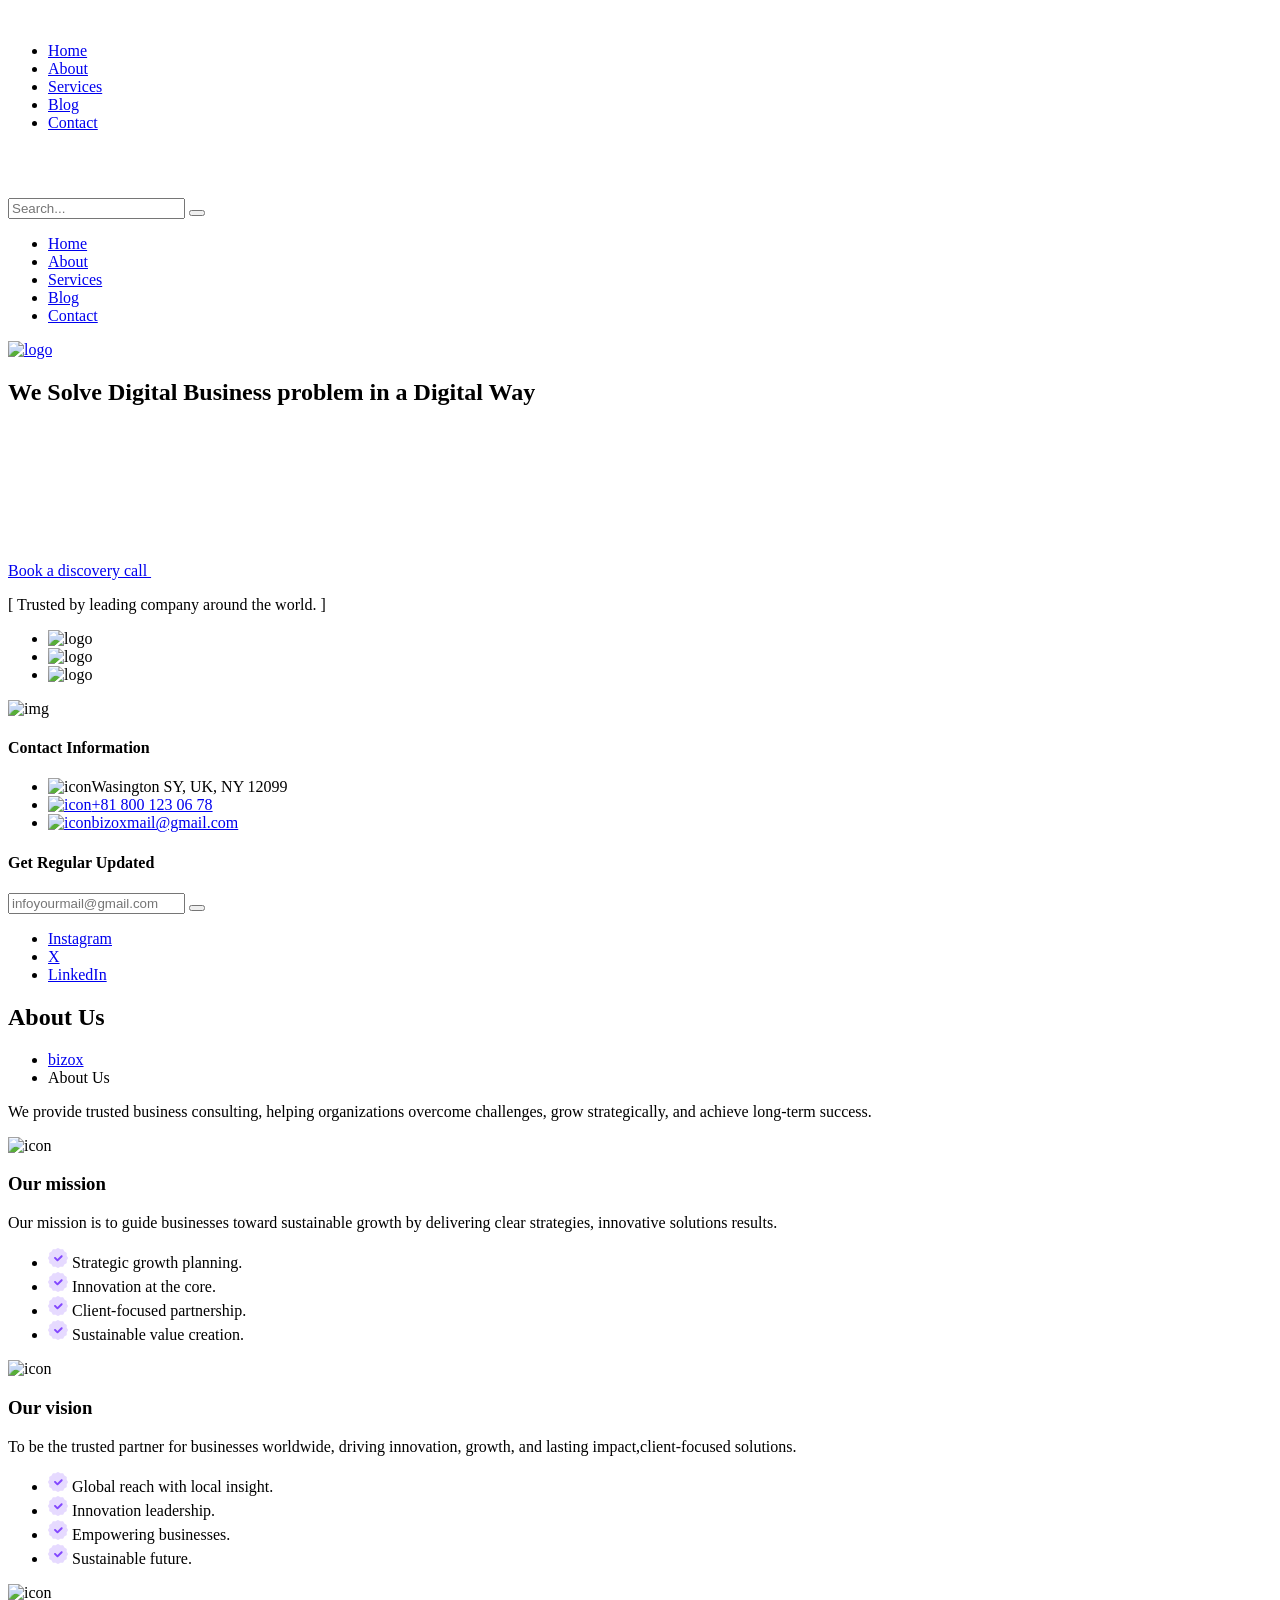
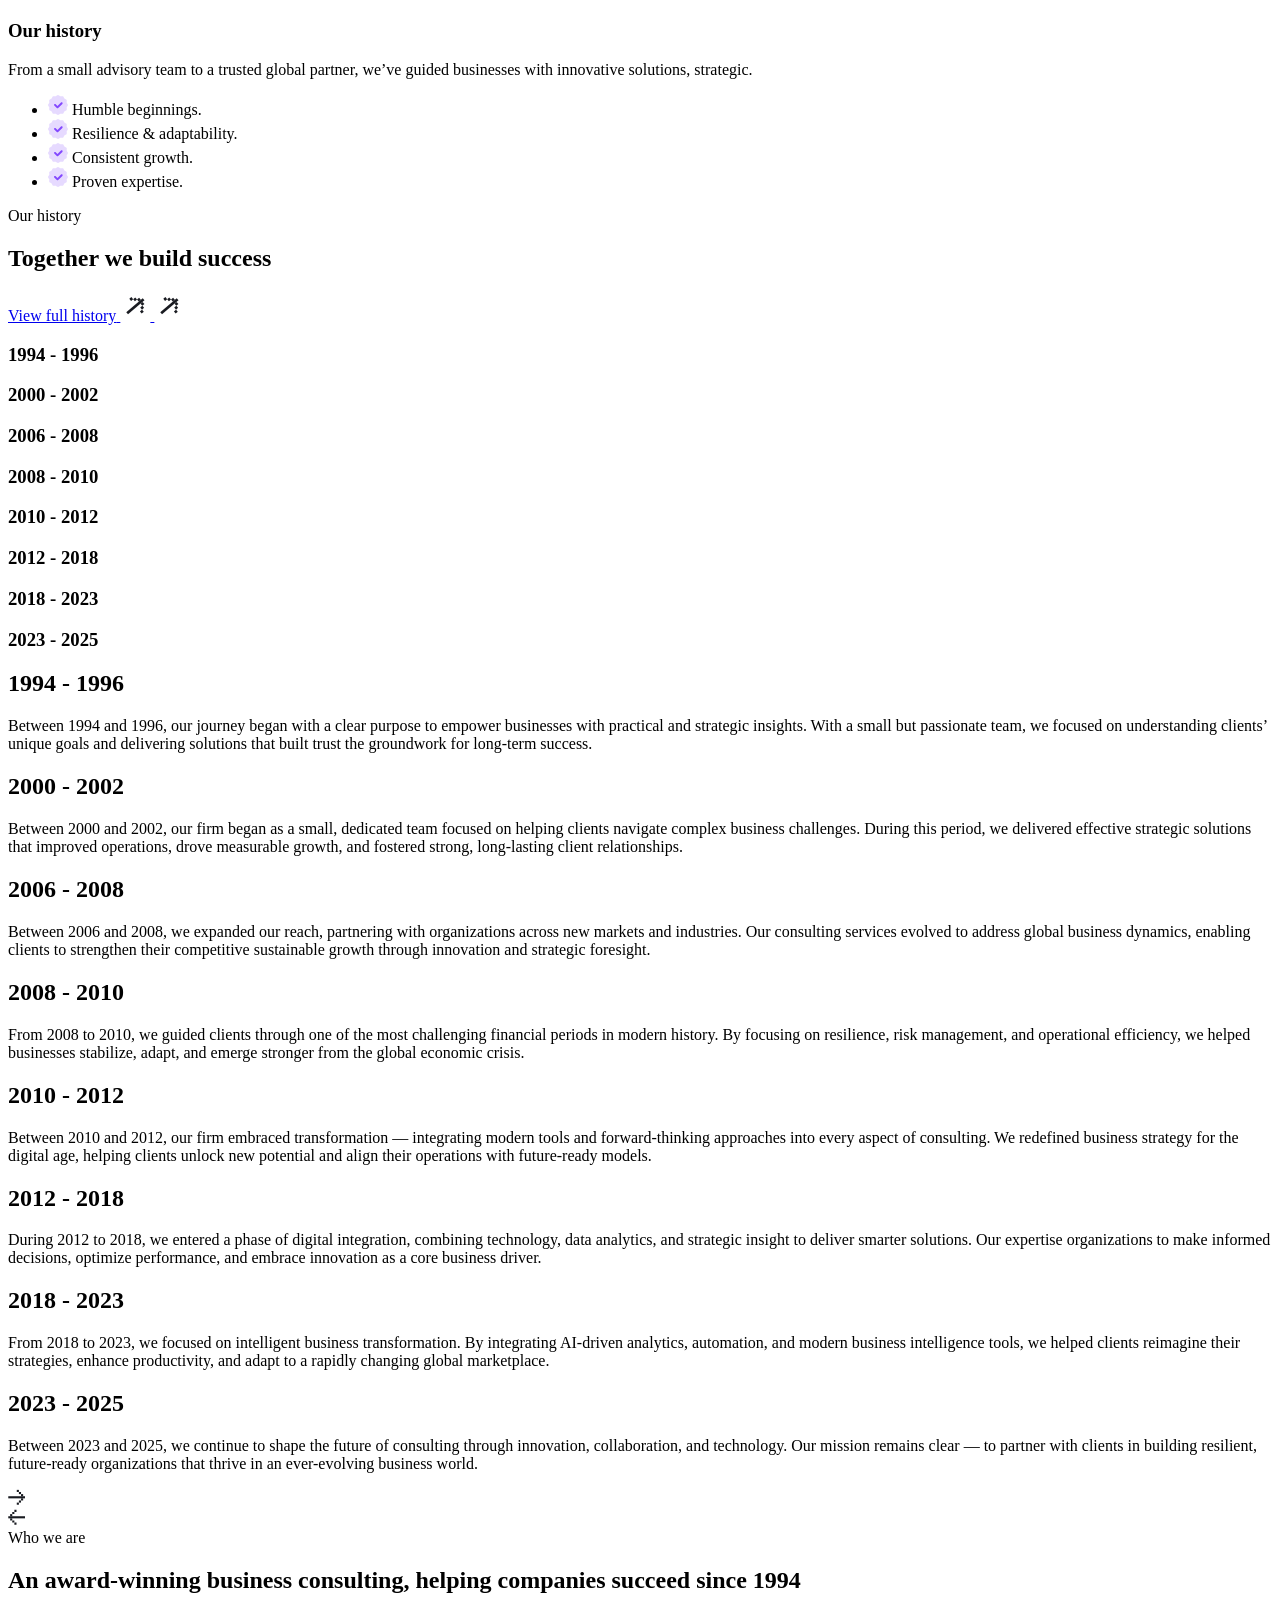
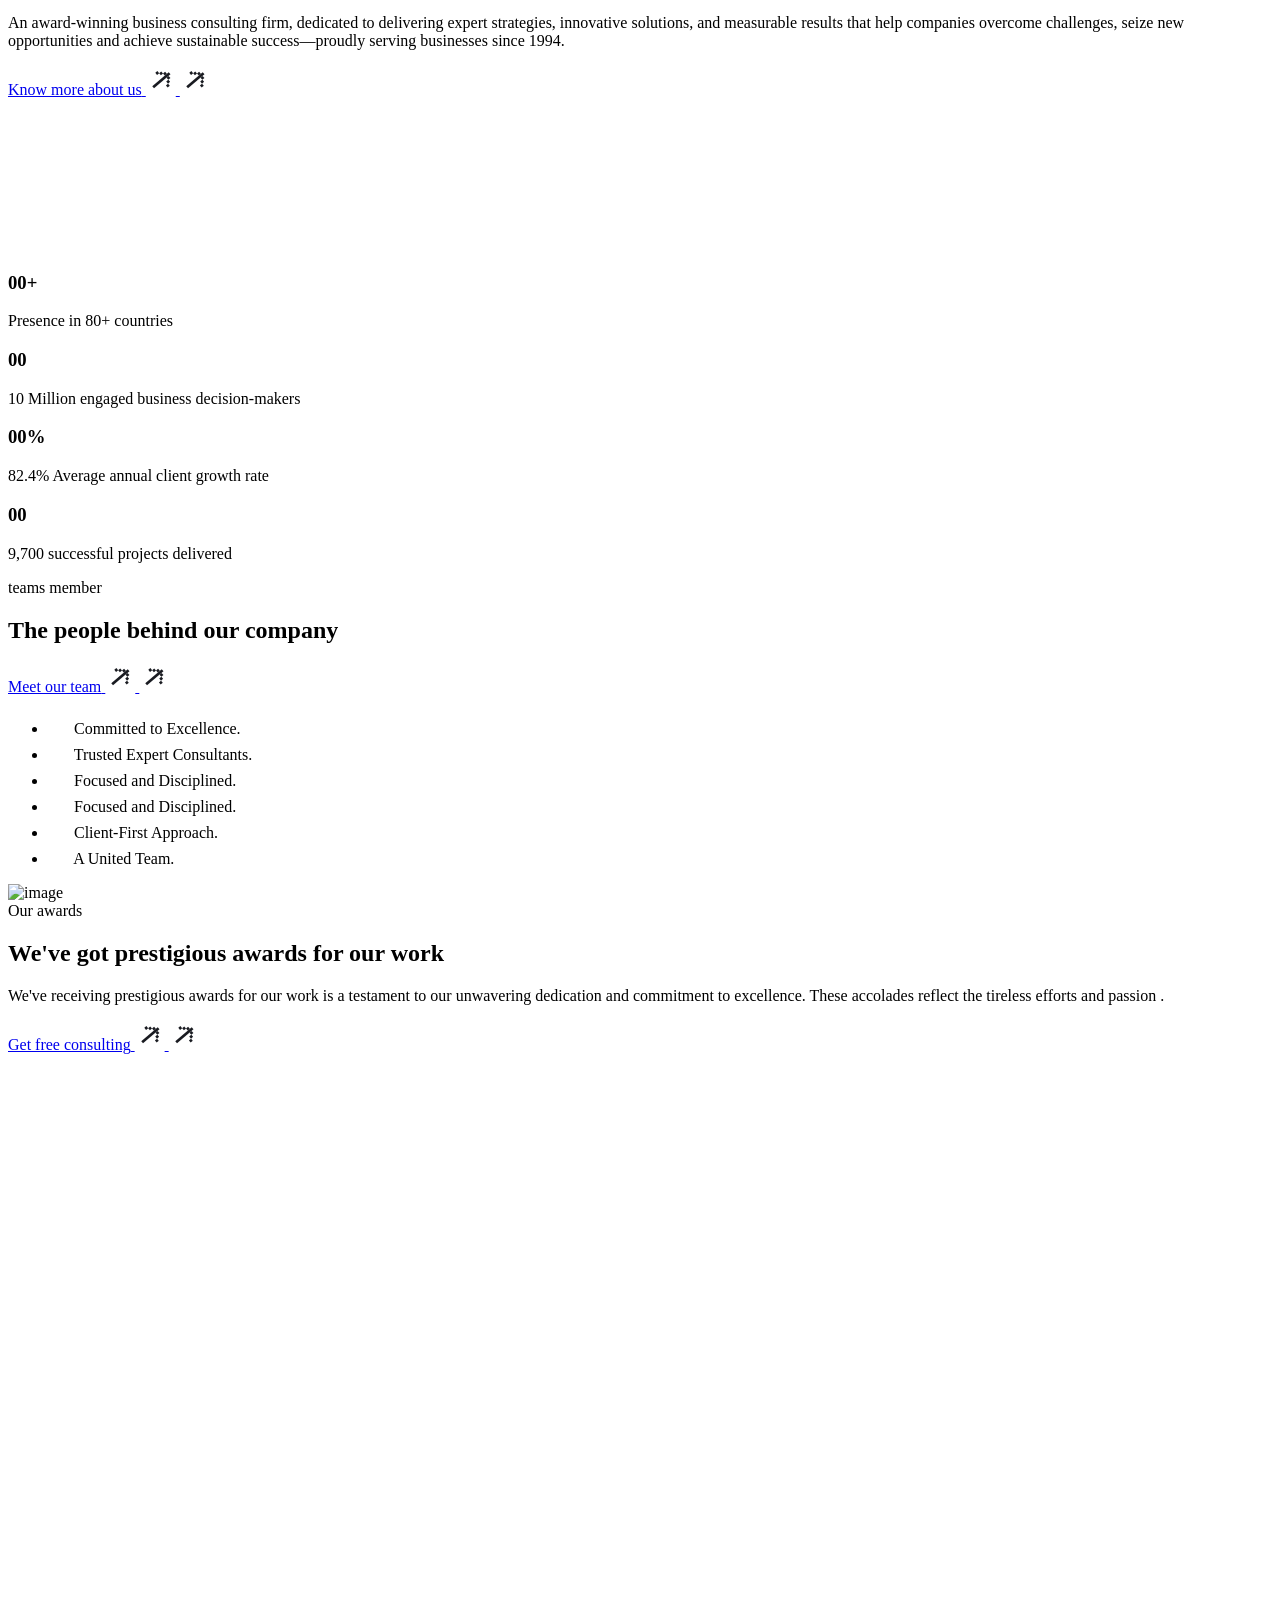
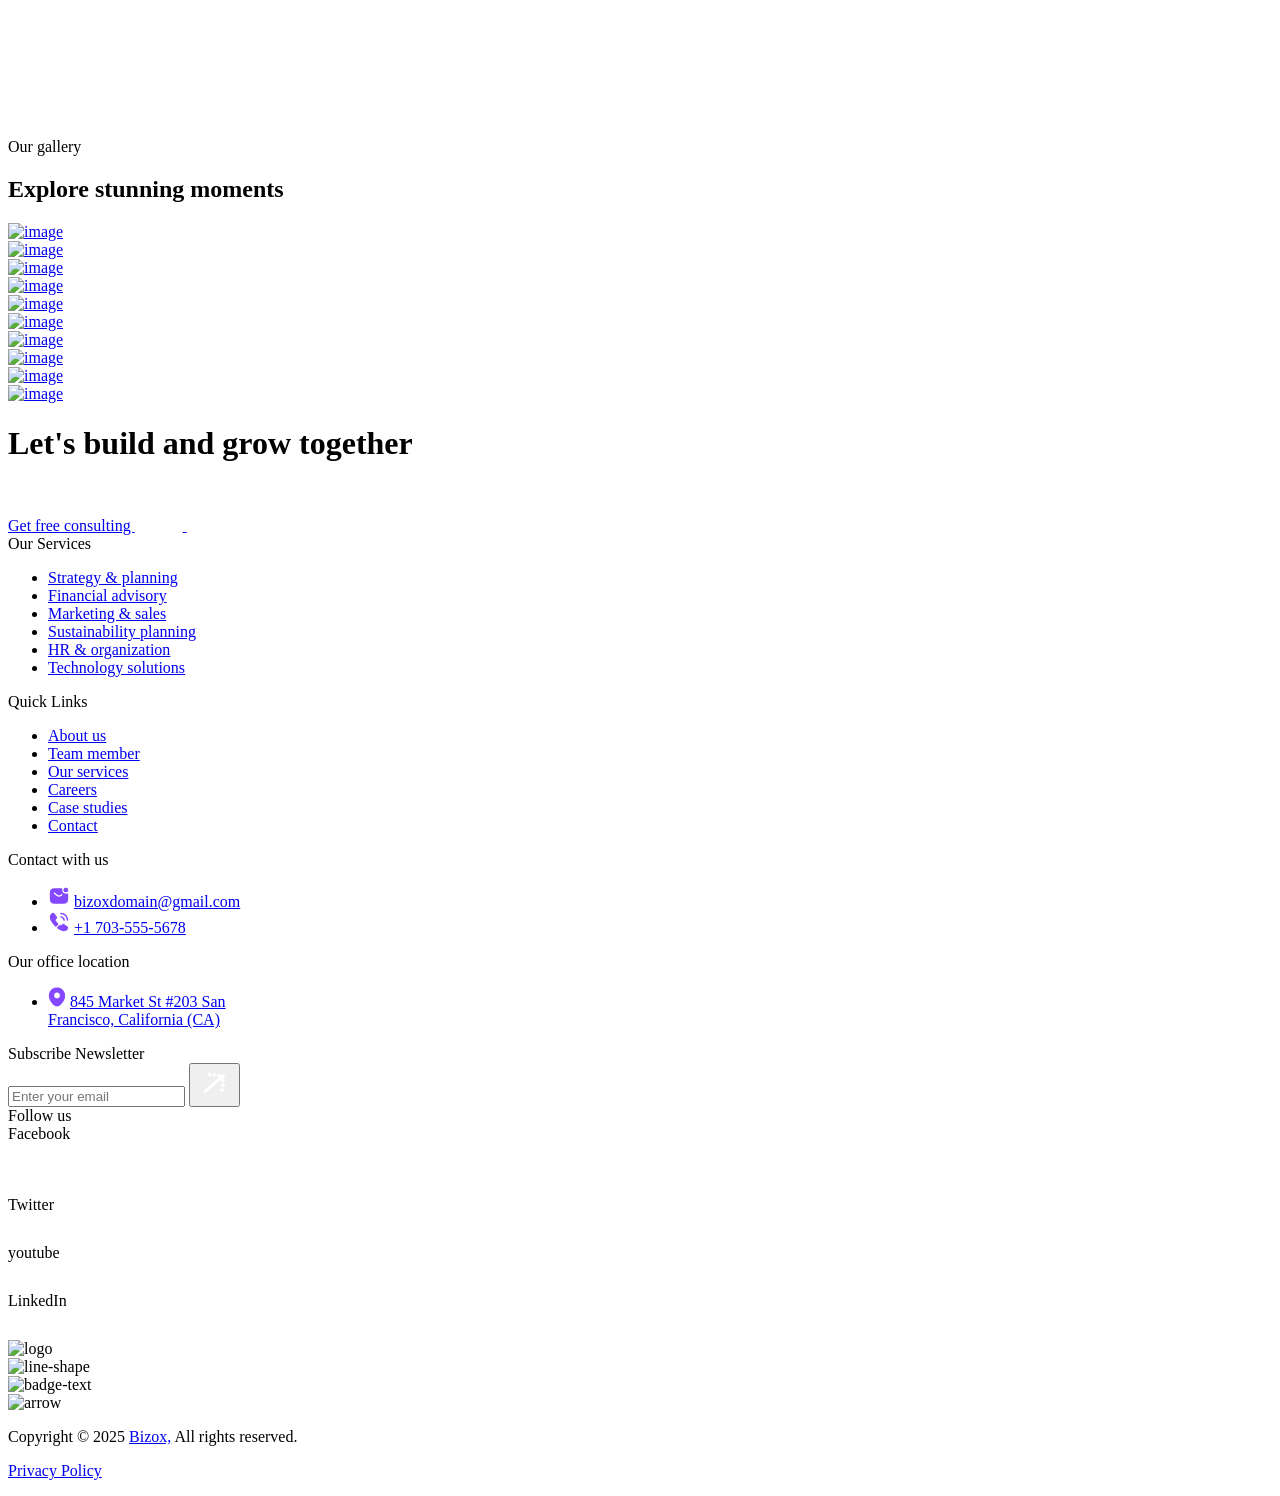
==== commit 60b40587: "Simplify site navigation and rebrand to Embark Partners" ====
--- a/about.html
+++ b/about.html
@@ -1,1464 +1,1334 @@
-<!doctype html>
-<html lang="zxx">
-
-<head>
-
-    <!--========= Required meta tags =========-->
-    <meta charset="utf-8">
-    <meta http-equiv="x-ua-compatible" content="ie=edge">
-    <meta name="description" content="">
-    <meta name="viewport" content="width=device-width, initial-scale=1, shrink-to-fit=no">
-
-    <title>Bizox - Business Agency HTML Template</title>
-
-    <link rel="shortcut icon" href="assets/img/favicon.svg" type="images/x-icon">
-
-    <!-- css include -->
-    <link rel="stylesheet" href="assets/css/bootstrap.min.css">
-    <link rel="stylesheet" href="assets/css/fontawesome.css">
-    <link rel="stylesheet" href="assets/css/animate.css">
-    <link rel="stylesheet" href="assets/css/swiper.min.css">
-    <link rel="stylesheet" href="assets/css/odometer.css">
-    <link rel="stylesheet" href="assets/css/nice-select.css">
-    <link rel="stylesheet" href="assets/css/custom-fonts.css">
-    <link rel="stylesheet" href="assets/css/magnific-popup.css">
-    <link rel="stylesheet" href="assets/css/jquery-ui.css">
-    <link rel="stylesheet" href="assets/css/main.css">
-</head>
-
-<body>
-
-<!-- backtotop-start -->
-<div class="xb-backtotop">
-    <a href="#" class="scroll">
-        <i class="far fa-arrow-up"></i>
-    </a>
-</div>
-<!-- backtotop-end -->
-
-<!-- Preloader - Start -->
-<div id="preloader" class="xb-loader">
-        <div class="xb-loader-inner">
-            <div class="loading-wave">
-                <div class="loading-bar"></div>
-                <div class="loading-bar"></div>
-                <div class="loading-bar"></div>
-                <div class="loading-bar"></div>
-            </div>
-        </div>
-    </div>
-  <!-- Preloader - End -->
-
-<div class="body_wrap o-clip">
-
-    <!-- header start -->
-    <header id="xb-header-area" class="header-area header-style header-style--page header-transparent is-sticky"> 
-        <div class="xb-header stricky">
-            <div class="container-fluid p-0">
-                <div class="header__wrap ul_li_between mlr-70">
-                    <div class="xb-header-logo">
-                        <a href="index.html" class="logo"><img src="assets/img/logo/logo.svg" alt=""></a>
-                    </div>
-                    <div class="header__nav ul_li">
-                        <div class="main-menu__wrap  navbar navbar-expand-lg p-0">
-                            <nav class="main-menu collapse navbar-collapse">
-                                <ul>
-                                    <li class="menu-item-has-children has-mega-menu"><a href="index.html"><span>Home</span></a>
-                                        <ul class="submenu mega-menu">
-                                            <li>
-                                                <div class="mega-menu-content">
-                                                    <div class="row">
-                                                        <div class="col col-md-3">
-                                                            <div class="demo-pic">
-                                                                <a href="index.html">
-                                                                    <img src="assets/img/demo/demo-1.png" alt="">
-                                                                </a>
-                                                            </div>
-                                                            <h3>01: Business Consulting</h3>
-                                                        </div>
-                                                        <div class="col col-md-3">
-                                                            <div class="demo-pic">
-                                                                <a href="home-2.html">
-                                                                    <img src="assets/img/demo/demo-2.png" alt="">
-                                                                </a>
-                                                            </div>
-                                                            <h3>02: Digital Marketing</h3>
-                                                        </div>
-                                                        <div class="col col-md-3">
-                                                            <div class="demo-pic">
-                                                                <a href="home-3.html">
-                                                                    <img src="assets/img/demo/demo-3.png" alt="">
-                                                                </a>
-                                                            </div>
-                                                            <h3>03: Start Up Consulting</h3>
-                                                        </div>
-                                                        <div class="col col-md-3">
-                                                            <div class="demo-pic coming-soon">
-                                                                <img src="assets/img/demo/coming-soon.png" alt="">
-                                                            </div>
-                                                            <h3>Coming Soon</h3>
-                                                        </div>
-                                                    </div>
-                                                </div>
-                                            </li>
-                                        </ul>
-                                    </li>
-                                    <li class="menu-item-has-children active">
-                                        <a href="#!"><span>pages</span></a>
-                                        <ul class="submenu">
-                                            <li class="active"><a href="about.html"><span>about us</span></a></li>
-                                            <li><a href="history.html"><span>our history</span></a></li>
-                                            <li><a href="team.html"><span>team</span></a></li>
-                                            <li class="menu-item-has-children">
-                                                <a href="career.html"><span>career</span></a>
-                                                <ul class="submenu">
-                                                    <li><a href="career.html"><span>career</span></a></li>
-                                                    <li><a href="career-details.html"><span>career details</span></a></li>
-                                                </ul>
-                                            </li>
-                                            <li class="menu-item-has-children">
-                                                <a href="shop.html"><span>shop</span></a>
-                                                <ul class="submenu">
-                                                    <li><a href="shop.html"><span>shop</span></a></li>
-                                                    <li><a href="shop-details.html"><span>shop details</span></a></li>
-                                                    <li><a href="cart.html"><span>shop cart</span></a></li>
-                                                    <li><a href="checkout.html"><span>checkout</span></a></li>
-                                                    <li><a href="account.html"><span>account</span></a></li>
-                                                </ul>
-                                            </li>
-                                            <li><a href="pricing.html"><span>pricing plan</span></a></li>
-                                        </ul>
-                                    </li>
-                                    <li class="menu-item-has-children">
-                                        <a href="service.html"><span>Services</span></a>
-                                        <ul class="submenu">
-                                            <li><a href="service.html"><span>Services</span></a></li>
-                                            <li><a href="service-details.html"><span>Services details</span></a></li>
-                                        </ul>
-                                    </li>
-                                    <li class="menu-item-has-children">
-                                        <a href="project.html"><span>Projects</span></a>
-                                        <ul class="submenu">
-                                            <li><a href="project.html"><span>Projects</span></a></li>
-                                            <li><a href="project-details.html"><span>Project details</span></a></li>
-                                        </ul>
-                                    </li>
-                                    <li class="menu-item-has-children">
-                                        <a href="blog.html"><span>Blog</span></a>
-                                        <ul class="submenu">
-                                            <li><a href="blog.html"><span>Blog</span></a></li>
-                                            <li><a href="blog-details.html"><span>Blog Details</span></a></li>
-                                        </ul>
-                                    </li>
-                                    <li><a href="contact.html"><span data-text="Contact">Contact</span></a></li>
-                                </ul>
-                            </nav>
-                        </div>
-                        <div class="header-menu">
-                            <a class="offcanvas-sidebar-btn" href="javascript:void(0);">
-                                <svg width="28" height="28" viewBox="0 0 28 28" fill="none" xmlns="http://www.w3.org/2000/svg">
-                                    <path d="M22.9167 10.81V6.64833C22.9167 5.35583 22.33 4.83333 20.8725 4.83333H17.1692C15.7117 4.83333 15.125 5.35583 15.125 6.64833V10.8008C15.125 12.1025 15.7117 12.6158 17.1692 12.6158H20.8725C22.33 12.625 22.9167 12.1025 22.9167 10.81Z" stroke="white" stroke-linecap="round" stroke-linejoin="round" />
-                                    <path d="M22.9167 21.1225V17.4192C22.9167 15.9617 22.33 15.375 20.8725 15.375H17.1692C15.7117 15.375 15.125 15.9617 15.125 17.4192V21.1225C15.125 22.58 15.7117 23.1667 17.1692 23.1667H20.8725C22.33 23.1667 22.9167 22.58 22.9167 21.1225Z" stroke="white" stroke-linecap="round" stroke-linejoin="round" />
-                                    <path d="M12.3752 10.81V6.64833C12.3752 5.35583 11.7885 4.83333 10.331 4.83333H6.62766C5.17016 4.83333 4.5835 5.35583 4.5835 6.64833V10.8008C4.5835 12.1025 5.17016 12.6158 6.62766 12.6158H10.331C11.7885 12.625 12.3752 12.1025 12.3752 10.81Z" stroke="white" stroke-linecap="round" stroke-linejoin="round" />
-                                    <path d="M12.3752 21.1225V17.4192C12.3752 15.9617 11.7885 15.375 10.331 15.375H6.62766C5.17016 15.375 4.5835 15.9617 4.5835 17.4192V21.1225C4.5835 22.58 5.17016 23.1667 6.62766 23.1667H10.331C11.7885 23.1667 12.3752 22.58 12.3752 21.1225Z" stroke="white" stroke-linecap="round" stroke-linejoin="round" />
-                                </svg>
-                            </a>
-                        </div>
-                    </div>
-                    <div class="header-bar-mobile side-menu d-lg-none">
-                        <a class="xb-nav-mobile" href="javascript:void(0);">
-                            <i class="far fa-bars"></i>
-                        </a>
-                    </div>
-                </div>
-                <div class="xb-header-wrap">
-                    <div class="xb-header-menu">
-                        <div class="xb-header-menu-scroll">
-                            <div class="xb-menu-close xb-hide-xl xb-close"></div>
-                            <div class="xb-logo-mobile xb-hide-xl">
-                            <a href="index.html" rel="home"><img src="assets/img/logo/logo.svg" alt=""></a></div>
-                            <div class="xb-header-mobile-search xb-hide-xl">
-                                <form role="search" action="#">
-                                    <input type="text" placeholder="Search..." name="s" class="search-field">
-                                    <button class="search-submit" type="submit"><i class="far fa-search"></i></button>
-                                </form>
-                            </div>
-                            <nav class="xb-header-nav">
-                                <ul class="xb-menu-primary clearfix">
-                                    <li class="menu-item menu-item-has-children">
-                                        <a href="#"><span>Home</span></a>
-                                        <ul class="sub-menu">
-                                            <li><a href="index.html"><span>business consulting</span></a></li>
-                                            <li><a href="digital-marketing.html"><span>digital marketing</span></a></li>
-                                            <li><a href="consulting.html"><span>start up consulting</span></a></li>
-                                        </ul>
-                                    </li>
-                                    <li class="menu-item menu-item-has-children">
-                                        <a href="#!"><span>page</span></a>
-                                        <ul class="sub-menu">
-                                            <li><a href="about.html"><span>about us</span></a></li>
-                                            <li><a href="history.html"><span>our history</span></a></li>
-                                            <li><a href="team.html"><span>team</span></a></li>
-                                            <li class="menu-item menu-item-has-children">
-                                                <a href="career.html"><span>career</span></a>
-                                                <ul class="sub-menu">
-                                                    <li><a href="career.html"><span>career</span></a></li>
-                                                    <li><a href="career-details.html"><span>career details</span></a></li>
-                                                </ul>
-                                            </li>
-                                            <li class="menu-item menu-item-has-children">
-                                                <a href="shop.html"><span>shop</span></a>
-                                                <ul class="sub-menu">
-                                                    <li><a href="shop.html"><span>shop</span></a></li>
-                                                    <li><a href="shop-details.html"><span>shop details</span></a></li>
-                                                    <li><a href="cart.html"><span>shop cart</span></a></li>
-                                                    <li><a href="checkout.html"><span>checkout</span></a></li>
-                                                    <li><a href="account.html"><span>account</span></a></li>
-                                                </ul>
-                                            </li>
-                                            <li><a href="pricing.html"><span>pricing plan</span></a></li>
-                                        </ul>
-                                    </li>
-                                    <li class="menu-item menu-item-has-children">
-                                        <a href="service.html"><span>Services</span></a>
-                                        <ul class="sub-menu">
-                                            <li><a href="service.html"><span>Services</span></a></li>
-                                            <li><a href="service-details.html"><span>Services details</span></a></li>
-                                        </ul>
-                                    </li>
-                                    <li class="menu-item menu-item-has-children">
-                                        <a href="project.html"><span>Projects</span></a>
-                                        <ul class="sub-menu">
-                                            <li><a href="project.html"><span>Projects</span></a></li>
-                                            <li><a href="project-details.html"><span>Project details</span></a></li>
-                                        </ul>
-                                    </li>
-                                    <li class="menu-item menu-item-has-children">
-                                        <a href="blog.html"><span>Blog</span></a>
-                                        <ul class="sub-menu">
-                                            <li><a href="blog.html"><span>Blog</span></a></li>
-                                            <li><a href="blog-details.html"><span>Blog Details</span></a></li>
-                                        </ul>
-                                    </li>
-                                    <li><a href="contact.html"><span>Contact</span></a></li>
-                                </ul>
-                            </nav>
-                        </div>
-                    </div>
-                    <div class="xb-header-menu-backdrop"></div>
-                </div>
-            </div>
-        </div>
-    </header>
-    <!-- header end -->
-
-    <!-- sidebar-info start -->
-    <div class="offcanvas-sidebar">
-        <div class="sidebar-menu-close sidebar-item">
-            <a class="xb-close" href="javascript:void(0);"></a>
-        </div>
-        <div class="row g-0 align-items-center">
-            <div class="col-lg-4">
-                <div class="sidebar-item-left">
-                    <div class="sidebar-logo mb-90">
-                        <a href="index.html">
-                            <img src="assets/img/logo/logo-two.svg" alt="logo">
-                        </a>
-                    </div>
-                    <h2 class="sidebar-title">We Solve Digital Business problem in a Digital Way</h2>
-                    <div class="dm-hero_content">
-                        <div class="xb-item--inner">
-                            <a class="xb-item--btn" href="contact.html">
-                                <div class="xb-item--btn_inner">
-                                    Book a discovery call
-                                    <span class="xb-video">
-                                        <video loop="" muted="" playsinline="" autoplay="" poster="assets/img/about/video-img.jpg">
-                                            <source src="assets/img/hero/hero-video.mp4">
-                                        </video>
-                                    </span>
-                                </div>
-                            </a>
-                        </div>
-                    </div>
-                    <div class="sidebar_brand">
-                        <p class="xb-content">[ Trusted by leading company around the world. ]</p>
-                        <ul class="xb-logo-list ul_li list-unstyled">
-                            <li><img src="assets/img/sidebar/logo01.svg" alt="logo"></li>
-                            <li><img src="assets/img/sidebar/logo02.svg" alt="logo"></li>
-                            <li><img src="assets/img/sidebar/logo03.svg" alt="logo"></li>
-                        </ul>
-                    </div>
-                </div>
-            </div>
-            <div class="col-lg-4">
-                <div class="sidebar-item-middle text-end">
-                    <div class="img">
-                        <img src="assets/img/sidebar/img.jpg" alt="img">
-                    </div>
-                </div>
-            </div>
-            <div class="col-lg-4">
-                <div class="sidebar-item-right">
-                    <div class="sidebar-contact-info mb-90">
-                        <h4 class="sidebar-heading">Contact Information</h4>
-                        <ul class="sidebar-info-list list-unstyled">
-                            <li><span><img src="assets/img/icon/star-icon02.svg" alt="icon"></span>Wasington SY, UK, NY 12099</li>
-                            <li><a href="tel:+818001230678"><span><img src="assets/img/icon/star-icon02.svg" alt="icon"></span>+81 800 123 06 78</a></li>
-                            <li><a href="mailto:bizoxmail@gmail.com"><span><img src="assets/img/icon/star-icon02.svg" alt="icon"></span>bizoxmail@gmail.com</a></li>
-                        </ul>
-                    </div>
-                    <div class="sidebar-newsletter">
-                        <h4 class="sidebar-heading">Get Regular Updated</h4>
-                        <form class="sidebar-newsletter-from" action="#">
-                            <input type="text" placeholder="infoyourmail@gmail.com">
-                            <button type="submit"><i class="fas fa-paper-plane"></i></button>
-                        </form>
-                        <ul class="sidebar-social-list ul_li list-unstyled">
-                            <li><a href="#!">Instagram</a></li>
-                            <li><a href="#!">X</a></li>
-                            <li><a href="#!">LinkedIn</a></li>
-                        </ul>
-                    </div>
-
-                </div>
-            </div>
-        </div>
-    </div>
-    <!-- sidebar-info end -->
-
-    <div class="body-overlay"></div>
-        
-    <!-- main area start -->
-    <main>
-        <!-- breadcrumb start -->
-        <section class="breadcrumb bg_img" data-background="assets/img/breadcrumb/bg01.jpg">
-            <div class="container-fluid p-0">
-                <div class="breadcrumb__content mlr-70">
-                    <h2 class="breadcrumb__title">About Us</h2>
-                    <div class="breadcrumb__holder">
-                        <div class="row g-0 mt-none-20">
-                            <div class="col-xl-6 col-lg-5 mt-20">
-                                <ul class="breadcrumb__list clearfix">
-                                    <li class="breadcrumb-item">
-                                        <a href="index.html">bizox</a>
-                                    </li>
-                                    <li class="breadcrumb-item">About Us</li>
-                                </ul>
-                            </div>
-                            <div class="col-xl-6 col-lg-7 mt-20">
-                                <p class="breadcrumb__text">We provide trusted business consulting, helping organizations overcome challenges, grow strategically, and achieve long-term success.</p>
-                            </div>
-                        </div>
-                    </div>
-                </div>
-            </div>
-        </section>
-        <!-- breadcrumb end -->
-
-        <!-- feature start -->
-        <section class="feature pt-150">
-            <div class="container-fluid p-0">
-                <div class="xb-feature-wrapper mlr-70">
-                    <div class="row mt-none-30">
-                        <div class="col-lg-4 col-md-6 mt-30">
-                            <div class="ab-feature-item wow fadeInUp" data-wow-delay="0ms" data-wow-duration="600ms">
-                                <div class="xb-item--icon">
-                                    <img src="assets/img/icon/fea-icon01.svg" alt="icon">
-                                </div>
-                                <h3 class="xb-item--title">Our mission</h3>
-                                <p class="xb-item--content">Our mission is to guide businesses toward sustainable growth by delivering clear strategies, innovative solutions results.</p>
-                                <ul class="xb-item--list list-unstyled">
-                                    <li>
-                                        <span>
-                                            <svg width="20" height="20" viewBox="0 0 20 20" fill="none" xmlns="http://www.w3.org/2000/svg">
-                                            <path opacity="0.2" d="M20 10C20 10.8533 18.9517 11.5567 18.7417 12.3433C18.525 13.1567 19.0733 14.29 18.6617 15.0017C18.2433 15.725 16.985 15.8117 16.3983 16.3983C15.8117 16.985 15.725 18.2433 15.0017 18.6617C14.29 19.0733 13.1567 18.525 12.3433 18.7417C11.5567 18.9517 10.8533 20 10 20C9.14667 20 8.44333 18.9517 7.65667 18.7417C6.84333 18.525 5.71 19.0733 4.99833 18.6617C4.275 18.2433 4.18833 16.985 3.60167 16.3983C3.015 15.8117 1.75667 15.725 1.33833 15.0017C0.926667 14.29 1.475 13.1567 1.25833 12.3433C1.04833 11.5567 0 10.8533 0 10C0 9.14667 1.04833 8.44333 1.25833 7.65667C1.475 6.84333 0.926667 5.71 1.33833 4.99833C1.75667 4.275 3.015 4.18833 3.60167 3.60167C4.18833 3.015 4.275 1.75667 4.99833 1.33833C5.71 0.926667 6.84333 1.475 7.65667 1.25833C8.44333 1.04833 9.14667 0 10 0C10.8533 0 11.5567 1.04833 12.3433 1.25833C13.1567 1.475 14.29 0.926667 15.0017 1.33833C15.725 1.75667 15.8117 3.015 16.3983 3.60167C16.985 4.18833 18.2433 4.275 18.6617 4.99833C19.0733 5.71 18.525 6.84333 18.7417 7.65667C18.9517 8.44333 20 9.14667 20 10Z" fill="#8348FF" />
-                                            <path d="M12.9629 7.6173L9.49898 10.9817L7.70331 9.2391C7.31355 8.86053 6.68112 8.86053 6.29135 9.2391C5.90158 9.61767 5.90158 10.2319 6.29135 10.6105L8.81044 13.0572C9.18959 13.4254 9.80534 13.4254 10.1845 13.0572L14.3734 8.98869C14.7631 8.61012 14.7631 7.99587 14.3734 7.6173C13.9836 7.23873 13.3527 7.23873 12.9629 7.6173Z" fill="#8348FF" />
-                                            </svg>
-                                        </span>
-                                        Strategic growth planning.
-                                    </li>
-                                    <li>
-                                        <span>
-                                            <svg width="20" height="20" viewBox="0 0 20 20" fill="none" xmlns="http://www.w3.org/2000/svg">
-                                            <path opacity="0.2" d="M20 10C20 10.8533 18.9517 11.5567 18.7417 12.3433C18.525 13.1567 19.0733 14.29 18.6617 15.0017C18.2433 15.725 16.985 15.8117 16.3983 16.3983C15.8117 16.985 15.725 18.2433 15.0017 18.6617C14.29 19.0733 13.1567 18.525 12.3433 18.7417C11.5567 18.9517 10.8533 20 10 20C9.14667 20 8.44333 18.9517 7.65667 18.7417C6.84333 18.525 5.71 19.0733 4.99833 18.6617C4.275 18.2433 4.18833 16.985 3.60167 16.3983C3.015 15.8117 1.75667 15.725 1.33833 15.0017C0.926667 14.29 1.475 13.1567 1.25833 12.3433C1.04833 11.5567 0 10.8533 0 10C0 9.14667 1.04833 8.44333 1.25833 7.65667C1.475 6.84333 0.926667 5.71 1.33833 4.99833C1.75667 4.275 3.015 4.18833 3.60167 3.60167C4.18833 3.015 4.275 1.75667 4.99833 1.33833C5.71 0.926667 6.84333 1.475 7.65667 1.25833C8.44333 1.04833 9.14667 0 10 0C10.8533 0 11.5567 1.04833 12.3433 1.25833C13.1567 1.475 14.29 0.926667 15.0017 1.33833C15.725 1.75667 15.8117 3.015 16.3983 3.60167C16.985 4.18833 18.2433 4.275 18.6617 4.99833C19.0733 5.71 18.525 6.84333 18.7417 7.65667C18.9517 8.44333 20 9.14667 20 10Z" fill="#8348FF" />
-                                            <path d="M12.9629 7.6173L9.49898 10.9817L7.70331 9.2391C7.31355 8.86053 6.68112 8.86053 6.29135 9.2391C5.90158 9.61767 5.90158 10.2319 6.29135 10.6105L8.81044 13.0572C9.18959 13.4254 9.80534 13.4254 10.1845 13.0572L14.3734 8.98869C14.7631 8.61012 14.7631 7.99587 14.3734 7.6173C13.9836 7.23873 13.3527 7.23873 12.9629 7.6173Z" fill="#8348FF" />
-                                            </svg>
-                                        </span>
-                                        Innovation at the core.
-                                    </li>
-                                    <li>
-                                        <span>
-                                            <svg width="20" height="20" viewBox="0 0 20 20" fill="none" xmlns="http://www.w3.org/2000/svg">
-                                            <path opacity="0.2" d="M20 10C20 10.8533 18.9517 11.5567 18.7417 12.3433C18.525 13.1567 19.0733 14.29 18.6617 15.0017C18.2433 15.725 16.985 15.8117 16.3983 16.3983C15.8117 16.985 15.725 18.2433 15.0017 18.6617C14.29 19.0733 13.1567 18.525 12.3433 18.7417C11.5567 18.9517 10.8533 20 10 20C9.14667 20 8.44333 18.9517 7.65667 18.7417C6.84333 18.525 5.71 19.0733 4.99833 18.6617C4.275 18.2433 4.18833 16.985 3.60167 16.3983C3.015 15.8117 1.75667 15.725 1.33833 15.0017C0.926667 14.29 1.475 13.1567 1.25833 12.3433C1.04833 11.5567 0 10.8533 0 10C0 9.14667 1.04833 8.44333 1.25833 7.65667C1.475 6.84333 0.926667 5.71 1.33833 4.99833C1.75667 4.275 3.015 4.18833 3.60167 3.60167C4.18833 3.015 4.275 1.75667 4.99833 1.33833C5.71 0.926667 6.84333 1.475 7.65667 1.25833C8.44333 1.04833 9.14667 0 10 0C10.8533 0 11.5567 1.04833 12.3433 1.25833C13.1567 1.475 14.29 0.926667 15.0017 1.33833C15.725 1.75667 15.8117 3.015 16.3983 3.60167C16.985 4.18833 18.2433 4.275 18.6617 4.99833C19.0733 5.71 18.525 6.84333 18.7417 7.65667C18.9517 8.44333 20 9.14667 20 10Z" fill="#8348FF" />
-                                            <path d="M12.9629 7.6173L9.49898 10.9817L7.70331 9.2391C7.31355 8.86053 6.68112 8.86053 6.29135 9.2391C5.90158 9.61767 5.90158 10.2319 6.29135 10.6105L8.81044 13.0572C9.18959 13.4254 9.80534 13.4254 10.1845 13.0572L14.3734 8.98869C14.7631 8.61012 14.7631 7.99587 14.3734 7.6173C13.9836 7.23873 13.3527 7.23873 12.9629 7.6173Z" fill="#8348FF" />
-                                            </svg>
-                                        </span>
-                                        Client-focused partnership.
-                                    </li>
-                                    <li>
-                                        <span>
-                                            <svg width="20" height="20" viewBox="0 0 20 20" fill="none" xmlns="http://www.w3.org/2000/svg">
-                                            <path opacity="0.2" d="M20 10C20 10.8533 18.9517 11.5567 18.7417 12.3433C18.525 13.1567 19.0733 14.29 18.6617 15.0017C18.2433 15.725 16.985 15.8117 16.3983 16.3983C15.8117 16.985 15.725 18.2433 15.0017 18.6617C14.29 19.0733 13.1567 18.525 12.3433 18.7417C11.5567 18.9517 10.8533 20 10 20C9.14667 20 8.44333 18.9517 7.65667 18.7417C6.84333 18.525 5.71 19.0733 4.99833 18.6617C4.275 18.2433 4.18833 16.985 3.60167 16.3983C3.015 15.8117 1.75667 15.725 1.33833 15.0017C0.926667 14.29 1.475 13.1567 1.25833 12.3433C1.04833 11.5567 0 10.8533 0 10C0 9.14667 1.04833 8.44333 1.25833 7.65667C1.475 6.84333 0.926667 5.71 1.33833 4.99833C1.75667 4.275 3.015 4.18833 3.60167 3.60167C4.18833 3.015 4.275 1.75667 4.99833 1.33833C5.71 0.926667 6.84333 1.475 7.65667 1.25833C8.44333 1.04833 9.14667 0 10 0C10.8533 0 11.5567 1.04833 12.3433 1.25833C13.1567 1.475 14.29 0.926667 15.0017 1.33833C15.725 1.75667 15.8117 3.015 16.3983 3.60167C16.985 4.18833 18.2433 4.275 18.6617 4.99833C19.0733 5.71 18.525 6.84333 18.7417 7.65667C18.9517 8.44333 20 9.14667 20 10Z" fill="#8348FF" />
-                                            <path d="M12.9629 7.6173L9.49898 10.9817L7.70331 9.2391C7.31355 8.86053 6.68112 8.86053 6.29135 9.2391C5.90158 9.61767 5.90158 10.2319 6.29135 10.6105L8.81044 13.0572C9.18959 13.4254 9.80534 13.4254 10.1845 13.0572L14.3734 8.98869C14.7631 8.61012 14.7631 7.99587 14.3734 7.6173C13.9836 7.23873 13.3527 7.23873 12.9629 7.6173Z" fill="#8348FF" />
-                                            </svg>
-                                        </span>
-                                        Sustainable value creation.
-                                    </li>
-                                </ul>
-                                <span class="xb-item--circle"></span>
-                                <span class="xb-item--circle circle-2"></span>
-                            </div>
-                        </div>
-                        <div class="col-lg-4 col-md-6 mt-30">
-                            <div class="ab-feature-item wow fadeInUp" data-wow-delay="150ms" data-wow-duration="600ms">
-                                <div class="xb-item--icon">
-                                    <img src="assets/img/icon/fea-icon02.svg" alt="icon">
-                                </div>
-                                <h3 class="xb-item--title">Our vision</h3>
-                                <p class="xb-item--content">To be the trusted partner for businesses worldwide, driving innovation, growth, and lasting impact,client-focused solutions.</p>
-                                <ul class="xb-item--list list-unstyled">
-                                    <li>
-                                        <span>
-                                            <svg width="20" height="20" viewBox="0 0 20 20" fill="none" xmlns="http://www.w3.org/2000/svg">
-                                            <path opacity="0.2" d="M20 10C20 10.8533 18.9517 11.5567 18.7417 12.3433C18.525 13.1567 19.0733 14.29 18.6617 15.0017C18.2433 15.725 16.985 15.8117 16.3983 16.3983C15.8117 16.985 15.725 18.2433 15.0017 18.6617C14.29 19.0733 13.1567 18.525 12.3433 18.7417C11.5567 18.9517 10.8533 20 10 20C9.14667 20 8.44333 18.9517 7.65667 18.7417C6.84333 18.525 5.71 19.0733 4.99833 18.6617C4.275 18.2433 4.18833 16.985 3.60167 16.3983C3.015 15.8117 1.75667 15.725 1.33833 15.0017C0.926667 14.29 1.475 13.1567 1.25833 12.3433C1.04833 11.5567 0 10.8533 0 10C0 9.14667 1.04833 8.44333 1.25833 7.65667C1.475 6.84333 0.926667 5.71 1.33833 4.99833C1.75667 4.275 3.015 4.18833 3.60167 3.60167C4.18833 3.015 4.275 1.75667 4.99833 1.33833C5.71 0.926667 6.84333 1.475 7.65667 1.25833C8.44333 1.04833 9.14667 0 10 0C10.8533 0 11.5567 1.04833 12.3433 1.25833C13.1567 1.475 14.29 0.926667 15.0017 1.33833C15.725 1.75667 15.8117 3.015 16.3983 3.60167C16.985 4.18833 18.2433 4.275 18.6617 4.99833C19.0733 5.71 18.525 6.84333 18.7417 7.65667C18.9517 8.44333 20 9.14667 20 10Z" fill="#8348FF" />
-                                            <path d="M12.9629 7.6173L9.49898 10.9817L7.70331 9.2391C7.31355 8.86053 6.68112 8.86053 6.29135 9.2391C5.90158 9.61767 5.90158 10.2319 6.29135 10.6105L8.81044 13.0572C9.18959 13.4254 9.80534 13.4254 10.1845 13.0572L14.3734 8.98869C14.7631 8.61012 14.7631 7.99587 14.3734 7.6173C13.9836 7.23873 13.3527 7.23873 12.9629 7.6173Z" fill="#8348FF" />
-                                            </svg>
-                                        </span>
-                                        Global reach with local insight.
-                                    </li>
-                                    <li>
-                                        <span>
-                                            <svg width="20" height="20" viewBox="0 0 20 20" fill="none" xmlns="http://www.w3.org/2000/svg">
-                                            <path opacity="0.2" d="M20 10C20 10.8533 18.9517 11.5567 18.7417 12.3433C18.525 13.1567 19.0733 14.29 18.6617 15.0017C18.2433 15.725 16.985 15.8117 16.3983 16.3983C15.8117 16.985 15.725 18.2433 15.0017 18.6617C14.29 19.0733 13.1567 18.525 12.3433 18.7417C11.5567 18.9517 10.8533 20 10 20C9.14667 20 8.44333 18.9517 7.65667 18.7417C6.84333 18.525 5.71 19.0733 4.99833 18.6617C4.275 18.2433 4.18833 16.985 3.60167 16.3983C3.015 15.8117 1.75667 15.725 1.33833 15.0017C0.926667 14.29 1.475 13.1567 1.25833 12.3433C1.04833 11.5567 0 10.8533 0 10C0 9.14667 1.04833 8.44333 1.25833 7.65667C1.475 6.84333 0.926667 5.71 1.33833 4.99833C1.75667 4.275 3.015 4.18833 3.60167 3.60167C4.18833 3.015 4.275 1.75667 4.99833 1.33833C5.71 0.926667 6.84333 1.475 7.65667 1.25833C8.44333 1.04833 9.14667 0 10 0C10.8533 0 11.5567 1.04833 12.3433 1.25833C13.1567 1.475 14.29 0.926667 15.0017 1.33833C15.725 1.75667 15.8117 3.015 16.3983 3.60167C16.985 4.18833 18.2433 4.275 18.6617 4.99833C19.0733 5.71 18.525 6.84333 18.7417 7.65667C18.9517 8.44333 20 9.14667 20 10Z" fill="#8348FF" />
-                                            <path d="M12.9629 7.6173L9.49898 10.9817L7.70331 9.2391C7.31355 8.86053 6.68112 8.86053 6.29135 9.2391C5.90158 9.61767 5.90158 10.2319 6.29135 10.6105L8.81044 13.0572C9.18959 13.4254 9.80534 13.4254 10.1845 13.0572L14.3734 8.98869C14.7631 8.61012 14.7631 7.99587 14.3734 7.6173C13.9836 7.23873 13.3527 7.23873 12.9629 7.6173Z" fill="#8348FF" />
-                                            </svg>
-                                        </span>
-                                        Innovation leadership.
-                                    </li>
-                                    <li>
-                                        <span>
-                                            <svg width="20" height="20" viewBox="0 0 20 20" fill="none" xmlns="http://www.w3.org/2000/svg">
-                                            <path opacity="0.2" d="M20 10C20 10.8533 18.9517 11.5567 18.7417 12.3433C18.525 13.1567 19.0733 14.29 18.6617 15.0017C18.2433 15.725 16.985 15.8117 16.3983 16.3983C15.8117 16.985 15.725 18.2433 15.0017 18.6617C14.29 19.0733 13.1567 18.525 12.3433 18.7417C11.5567 18.9517 10.8533 20 10 20C9.14667 20 8.44333 18.9517 7.65667 18.7417C6.84333 18.525 5.71 19.0733 4.99833 18.6617C4.275 18.2433 4.18833 16.985 3.60167 16.3983C3.015 15.8117 1.75667 15.725 1.33833 15.0017C0.926667 14.29 1.475 13.1567 1.25833 12.3433C1.04833 11.5567 0 10.8533 0 10C0 9.14667 1.04833 8.44333 1.25833 7.65667C1.475 6.84333 0.926667 5.71 1.33833 4.99833C1.75667 4.275 3.015 4.18833 3.60167 3.60167C4.18833 3.015 4.275 1.75667 4.99833 1.33833C5.71 0.926667 6.84333 1.475 7.65667 1.25833C8.44333 1.04833 9.14667 0 10 0C10.8533 0 11.5567 1.04833 12.3433 1.25833C13.1567 1.475 14.29 0.926667 15.0017 1.33833C15.725 1.75667 15.8117 3.015 16.3983 3.60167C16.985 4.18833 18.2433 4.275 18.6617 4.99833C19.0733 5.71 18.525 6.84333 18.7417 7.65667C18.9517 8.44333 20 9.14667 20 10Z" fill="#8348FF" />
-                                            <path d="M12.9629 7.6173L9.49898 10.9817L7.70331 9.2391C7.31355 8.86053 6.68112 8.86053 6.29135 9.2391C5.90158 9.61767 5.90158 10.2319 6.29135 10.6105L8.81044 13.0572C9.18959 13.4254 9.80534 13.4254 10.1845 13.0572L14.3734 8.98869C14.7631 8.61012 14.7631 7.99587 14.3734 7.6173C13.9836 7.23873 13.3527 7.23873 12.9629 7.6173Z" fill="#8348FF" />
-                                            </svg>
-                                        </span>
-                                        Empowering businesses.
-                                    </li>
-                                    <li>
-                                        <span>
-                                            <svg width="20" height="20" viewBox="0 0 20 20" fill="none" xmlns="http://www.w3.org/2000/svg">
-                                            <path opacity="0.2" d="M20 10C20 10.8533 18.9517 11.5567 18.7417 12.3433C18.525 13.1567 19.0733 14.29 18.6617 15.0017C18.2433 15.725 16.985 15.8117 16.3983 16.3983C15.8117 16.985 15.725 18.2433 15.0017 18.6617C14.29 19.0733 13.1567 18.525 12.3433 18.7417C11.5567 18.9517 10.8533 20 10 20C9.14667 20 8.44333 18.9517 7.65667 18.7417C6.84333 18.525 5.71 19.0733 4.99833 18.6617C4.275 18.2433 4.18833 16.985 3.60167 16.3983C3.015 15.8117 1.75667 15.725 1.33833 15.0017C0.926667 14.29 1.475 13.1567 1.25833 12.3433C1.04833 11.5567 0 10.8533 0 10C0 9.14667 1.04833 8.44333 1.25833 7.65667C1.475 6.84333 0.926667 5.71 1.33833 4.99833C1.75667 4.275 3.015 4.18833 3.60167 3.60167C4.18833 3.015 4.275 1.75667 4.99833 1.33833C5.71 0.926667 6.84333 1.475 7.65667 1.25833C8.44333 1.04833 9.14667 0 10 0C10.8533 0 11.5567 1.04833 12.3433 1.25833C13.1567 1.475 14.29 0.926667 15.0017 1.33833C15.725 1.75667 15.8117 3.015 16.3983 3.60167C16.985 4.18833 18.2433 4.275 18.6617 4.99833C19.0733 5.71 18.525 6.84333 18.7417 7.65667C18.9517 8.44333 20 9.14667 20 10Z" fill="#8348FF" />
-                                            <path d="M12.9629 7.6173L9.49898 10.9817L7.70331 9.2391C7.31355 8.86053 6.68112 8.86053 6.29135 9.2391C5.90158 9.61767 5.90158 10.2319 6.29135 10.6105L8.81044 13.0572C9.18959 13.4254 9.80534 13.4254 10.1845 13.0572L14.3734 8.98869C14.7631 8.61012 14.7631 7.99587 14.3734 7.6173C13.9836 7.23873 13.3527 7.23873 12.9629 7.6173Z" fill="#8348FF" />
-                                            </svg>
-                                        </span>
-                                        Sustainable future.
-                                    </li>
-                                </ul>
-                                <span class="xb-item--circle"></span>
-                                <span class="xb-item--circle circle-2"></span>
-                            </div>
-                        </div>
-                        <div class="col-lg-4 col-md-6 mt-30">
-                            <div class="ab-feature-item wow fadeInUp" data-wow-delay="300ms" data-wow-duration="600ms">
-                                <div class="xb-item--icon">
-                                    <img src="assets/img/icon/fea-icon03.svg" alt="icon">
-                                </div>
-                                <h3 class="xb-item--title">Our history</h3>
-                                <p class="xb-item--content">From a small advisory team to a trusted global partner, we’ve guided businesses with innovative solutions, strategic.</p>
-                                <ul class="xb-item--list list-unstyled">
-                                    <li>
-                                        <span>
-                                            <svg width="20" height="20" viewBox="0 0 20 20" fill="none" xmlns="http://www.w3.org/2000/svg">
-                                            <path opacity="0.2" d="M20 10C20 10.8533 18.9517 11.5567 18.7417 12.3433C18.525 13.1567 19.0733 14.29 18.6617 15.0017C18.2433 15.725 16.985 15.8117 16.3983 16.3983C15.8117 16.985 15.725 18.2433 15.0017 18.6617C14.29 19.0733 13.1567 18.525 12.3433 18.7417C11.5567 18.9517 10.8533 20 10 20C9.14667 20 8.44333 18.9517 7.65667 18.7417C6.84333 18.525 5.71 19.0733 4.99833 18.6617C4.275 18.2433 4.18833 16.985 3.60167 16.3983C3.015 15.8117 1.75667 15.725 1.33833 15.0017C0.926667 14.29 1.475 13.1567 1.25833 12.3433C1.04833 11.5567 0 10.8533 0 10C0 9.14667 1.04833 8.44333 1.25833 7.65667C1.475 6.84333 0.926667 5.71 1.33833 4.99833C1.75667 4.275 3.015 4.18833 3.60167 3.60167C4.18833 3.015 4.275 1.75667 4.99833 1.33833C5.71 0.926667 6.84333 1.475 7.65667 1.25833C8.44333 1.04833 9.14667 0 10 0C10.8533 0 11.5567 1.04833 12.3433 1.25833C13.1567 1.475 14.29 0.926667 15.0017 1.33833C15.725 1.75667 15.8117 3.015 16.3983 3.60167C16.985 4.18833 18.2433 4.275 18.6617 4.99833C19.0733 5.71 18.525 6.84333 18.7417 7.65667C18.9517 8.44333 20 9.14667 20 10Z" fill="#8348FF" />
-                                            <path d="M12.9629 7.6173L9.49898 10.9817L7.70331 9.2391C7.31355 8.86053 6.68112 8.86053 6.29135 9.2391C5.90158 9.61767 5.90158 10.2319 6.29135 10.6105L8.81044 13.0572C9.18959 13.4254 9.80534 13.4254 10.1845 13.0572L14.3734 8.98869C14.7631 8.61012 14.7631 7.99587 14.3734 7.6173C13.9836 7.23873 13.3527 7.23873 12.9629 7.6173Z" fill="#8348FF" />
-                                            </svg>
-                                        </span>
-                                        Humble beginnings.
-                                    </li>
-                                    <li>
-                                        <span>
-                                            <svg width="20" height="20" viewBox="0 0 20 20" fill="none" xmlns="http://www.w3.org/2000/svg">
-                                            <path opacity="0.2" d="M20 10C20 10.8533 18.9517 11.5567 18.7417 12.3433C18.525 13.1567 19.0733 14.29 18.6617 15.0017C18.2433 15.725 16.985 15.8117 16.3983 16.3983C15.8117 16.985 15.725 18.2433 15.0017 18.6617C14.29 19.0733 13.1567 18.525 12.3433 18.7417C11.5567 18.9517 10.8533 20 10 20C9.14667 20 8.44333 18.9517 7.65667 18.7417C6.84333 18.525 5.71 19.0733 4.99833 18.6617C4.275 18.2433 4.18833 16.985 3.60167 16.3983C3.015 15.8117 1.75667 15.725 1.33833 15.0017C0.926667 14.29 1.475 13.1567 1.25833 12.3433C1.04833 11.5567 0 10.8533 0 10C0 9.14667 1.04833 8.44333 1.25833 7.65667C1.475 6.84333 0.926667 5.71 1.33833 4.99833C1.75667 4.275 3.015 4.18833 3.60167 3.60167C4.18833 3.015 4.275 1.75667 4.99833 1.33833C5.71 0.926667 6.84333 1.475 7.65667 1.25833C8.44333 1.04833 9.14667 0 10 0C10.8533 0 11.5567 1.04833 12.3433 1.25833C13.1567 1.475 14.29 0.926667 15.0017 1.33833C15.725 1.75667 15.8117 3.015 16.3983 3.60167C16.985 4.18833 18.2433 4.275 18.6617 4.99833C19.0733 5.71 18.525 6.84333 18.7417 7.65667C18.9517 8.44333 20 9.14667 20 10Z" fill="#8348FF" />
-                                            <path d="M12.9629 7.6173L9.49898 10.9817L7.70331 9.2391C7.31355 8.86053 6.68112 8.86053 6.29135 9.2391C5.90158 9.61767 5.90158 10.2319 6.29135 10.6105L8.81044 13.0572C9.18959 13.4254 9.80534 13.4254 10.1845 13.0572L14.3734 8.98869C14.7631 8.61012 14.7631 7.99587 14.3734 7.6173C13.9836 7.23873 13.3527 7.23873 12.9629 7.6173Z" fill="#8348FF" />
-                                            </svg>
-                                        </span>
-                                        Resilience & adaptability.
-                                    </li>
-                                    <li>
-                                        <span>
-                                            <svg width="20" height="20" viewBox="0 0 20 20" fill="none" xmlns="http://www.w3.org/2000/svg">
-                                            <path opacity="0.2" d="M20 10C20 10.8533 18.9517 11.5567 18.7417 12.3433C18.525 13.1567 19.0733 14.29 18.6617 15.0017C18.2433 15.725 16.985 15.8117 16.3983 16.3983C15.8117 16.985 15.725 18.2433 15.0017 18.6617C14.29 19.0733 13.1567 18.525 12.3433 18.7417C11.5567 18.9517 10.8533 20 10 20C9.14667 20 8.44333 18.9517 7.65667 18.7417C6.84333 18.525 5.71 19.0733 4.99833 18.6617C4.275 18.2433 4.18833 16.985 3.60167 16.3983C3.015 15.8117 1.75667 15.725 1.33833 15.0017C0.926667 14.29 1.475 13.1567 1.25833 12.3433C1.04833 11.5567 0 10.8533 0 10C0 9.14667 1.04833 8.44333 1.25833 7.65667C1.475 6.84333 0.926667 5.71 1.33833 4.99833C1.75667 4.275 3.015 4.18833 3.60167 3.60167C4.18833 3.015 4.275 1.75667 4.99833 1.33833C5.71 0.926667 6.84333 1.475 7.65667 1.25833C8.44333 1.04833 9.14667 0 10 0C10.8533 0 11.5567 1.04833 12.3433 1.25833C13.1567 1.475 14.29 0.926667 15.0017 1.33833C15.725 1.75667 15.8117 3.015 16.3983 3.60167C16.985 4.18833 18.2433 4.275 18.6617 4.99833C19.0733 5.71 18.525 6.84333 18.7417 7.65667C18.9517 8.44333 20 9.14667 20 10Z" fill="#8348FF" />
-                                            <path d="M12.9629 7.6173L9.49898 10.9817L7.70331 9.2391C7.31355 8.86053 6.68112 8.86053 6.29135 9.2391C5.90158 9.61767 5.90158 10.2319 6.29135 10.6105L8.81044 13.0572C9.18959 13.4254 9.80534 13.4254 10.1845 13.0572L14.3734 8.98869C14.7631 8.61012 14.7631 7.99587 14.3734 7.6173C13.9836 7.23873 13.3527 7.23873 12.9629 7.6173Z" fill="#8348FF" />
-                                            </svg>
-                                        </span>
-                                        Consistent growth.
-                                    </li>
-                                    <li>
-                                        <span>
-                                            <svg width="20" height="20" viewBox="0 0 20 20" fill="none" xmlns="http://www.w3.org/2000/svg">
-                                            <path opacity="0.2" d="M20 10C20 10.8533 18.9517 11.5567 18.7417 12.3433C18.525 13.1567 19.0733 14.29 18.6617 15.0017C18.2433 15.725 16.985 15.8117 16.3983 16.3983C15.8117 16.985 15.725 18.2433 15.0017 18.6617C14.29 19.0733 13.1567 18.525 12.3433 18.7417C11.5567 18.9517 10.8533 20 10 20C9.14667 20 8.44333 18.9517 7.65667 18.7417C6.84333 18.525 5.71 19.0733 4.99833 18.6617C4.275 18.2433 4.18833 16.985 3.60167 16.3983C3.015 15.8117 1.75667 15.725 1.33833 15.0017C0.926667 14.29 1.475 13.1567 1.25833 12.3433C1.04833 11.5567 0 10.8533 0 10C0 9.14667 1.04833 8.44333 1.25833 7.65667C1.475 6.84333 0.926667 5.71 1.33833 4.99833C1.75667 4.275 3.015 4.18833 3.60167 3.60167C4.18833 3.015 4.275 1.75667 4.99833 1.33833C5.71 0.926667 6.84333 1.475 7.65667 1.25833C8.44333 1.04833 9.14667 0 10 0C10.8533 0 11.5567 1.04833 12.3433 1.25833C13.1567 1.475 14.29 0.926667 15.0017 1.33833C15.725 1.75667 15.8117 3.015 16.3983 3.60167C16.985 4.18833 18.2433 4.275 18.6617 4.99833C19.0733 5.71 18.525 6.84333 18.7417 7.65667C18.9517 8.44333 20 9.14667 20 10Z" fill="#8348FF" />
-                                            <path d="M12.9629 7.6173L9.49898 10.9817L7.70331 9.2391C7.31355 8.86053 6.68112 8.86053 6.29135 9.2391C5.90158 9.61767 5.90158 10.2319 6.29135 10.6105L8.81044 13.0572C9.18959 13.4254 9.80534 13.4254 10.1845 13.0572L14.3734 8.98869C14.7631 8.61012 14.7631 7.99587 14.3734 7.6173C13.9836 7.23873 13.3527 7.23873 12.9629 7.6173Z" fill="#8348FF" />
-                                            </svg>
-                                        </span>
-                                        Proven expertise.
-                                    </li>
-                                </ul>
-                                <span class="xb-item--circle"></span>
-                                <span class="xb-item--circle circle-2"></span>
-                            </div>
-                        </div>
-                    </div>
-                </div>
-            </div>
-        </section>
-        <!-- feature end -->
-
-        <!-- history start -->
-        <section class="history pt-145 pb-150">
-            <div class="container-fluid p-0">
-                <div class="hostory-wrap mlr-70">
-                    <div class="xb-history-top sec-title-wrap ul_li_between mb-65">
-                        <div class="sec-title ul_li align-items-center">
-                            <span class="sub-title">Our history</span>
-                            <h2 class="title xb-text-reveal">Together we build success</h2>
-                        </div>
-                        <div class="xb-history-btn">
-                            <a class="thm-btn arrow_hover_effect" href="history.html">
-                                <span class="btn_label" data-text="View full history">View full history</span>
-                                <span class="xb-icon">
-                                    <span class="xb-arrow">
-                                        <svg width="30" height="29" viewBox="0 0 30 29" fill="none">
-                                        <rect x="6.25366" y="20.2163" width="21.557" height="2.73739" transform="rotate(-40.2798 6.25366 20.2163)" fill="#191B21" />
-                                        <rect x="9.29785" y="6.87241" width="2.73739" height="2.73739" transform="rotate(-40.2798 9.29785 6.87241)" fill="#191B21" />
-                                        <rect x="13.1558" y="7.19052" width="2.73739" height="2.73739" transform="rotate(-40.2798 13.1558 7.19052)" fill="#191B21" />
-                                        <rect x="17.0139" y="7.50897" width="2.73739" height="2.73739" transform="rotate(-40.2798 17.0139 7.50897)" fill="#191B21" />
-                                        <rect x="20.5535" y="11.6855" width="2.73739" height="2.73739" transform="rotate(-40.2798 20.5535 11.6855)" fill="#191B21" />
-                                        <rect x="20.2356" y="15.5441" width="2.73739" height="2.73739" transform="rotate(-40.2798 20.2356 15.5441)" fill="#191B21" />
-                                        <rect x="19.9165" y="19.4021" width="2.73739" height="2.73739" transform="rotate(-40.2798 19.9165 19.4021)" fill="#191B21" />
-                                        </svg>
-                                        <svg width="30" height="29" viewBox="0 0 30 29" fill="none">
-                                        <rect x="6.25366" y="20.2163" width="21.557" height="2.73739" transform="rotate(-40.2798 6.25366 20.2163)" fill="#191B21" />
-                                        <rect x="9.29785" y="6.87241" width="2.73739" height="2.73739" transform="rotate(-40.2798 9.29785 6.87241)" fill="#191B21" />
-                                        <rect x="13.1558" y="7.19052" width="2.73739" height="2.73739" transform="rotate(-40.2798 13.1558 7.19052)" fill="#191B21" />
-                                        <rect x="17.0139" y="7.50897" width="2.73739" height="2.73739" transform="rotate(-40.2798 17.0139 7.50897)" fill="#191B21" />
-                                        <rect x="20.5535" y="11.6855" width="2.73739" height="2.73739" transform="rotate(-40.2798 20.5535 11.6855)" fill="#191B21" />
-                                        <rect x="20.2356" y="15.5441" width="2.73739" height="2.73739" transform="rotate(-40.2798 20.2356 15.5441)" fill="#191B21" />
-                                        <rect x="19.9165" y="19.4021" width="2.73739" height="2.73739" transform="rotate(-40.2798 19.9165 19.4021)" fill="#191B21" />
-                                        </svg>
-                                    </span>
-                                </span>
-                            </a>
-                        </div>
-                    </div>
-                    <div class="pos-rel">
-                        <div class="row g-0">
-                            <div class="col-lg-2 col-md-3">
-                                <div class="xb-history-year-slider">
-                                    <div class="swiper-wrapper">
-                                        <div class="swiper-slide">
-                                            <div class="xb-history-year">
-                                                <h3>1994 - 1996</h3>
-                                            </div>
-                                        </div>
-                                        <div class="swiper-slide">
-                                            <div class="xb-history-year">
-                                                <h3>2000 - 2002</h3>
-                                            </div>
-                                        </div>
-                                        <div class="swiper-slide">
-                                            <div class="xb-history-year">
-                                                <h3>2006 - 2008</h3>
-                                            </div>
-                                        </div>
-                                        <div class="swiper-slide">
-                                            <div class="xb-history-year">
-                                                <h3>2008 - 2010</h3>
-                                            </div>
-                                        </div>
-                                        <div class="swiper-slide">
-                                            <div class="xb-history-year">
-                                                <h3>2010 - 2012</h3>
-                                            </div>
-                                        </div>
-                                        <div class="swiper-slide">
-                                            <div class="xb-history-year">
-                                                <h3>2012 - 2018</h3>
-                                            </div>
-                                        </div>
-                                        <div class="swiper-slide">
-                                            <div class="xb-history-year">
-                                                <h3>2018 - 2023</h3>
-                                            </div>
-                                        </div>
-                                        <div class="swiper-slide">
-                                            <div class="xb-history-year">
-                                                <h3>2023 - 2025</h3>
-                                            </div>
-                                        </div>
-                                    </div>
-                                </div>
-                            </div>
-                            <div class="col-lg-10 col-md-9">
-                                <div class="xb-history-slider swiper-container">
-                                    <div class="swiper-wrapper">
-                                        <div class="swiper-slide">
-                                            <div class="xb-history-item ul_li_between">
-                                                <div class="xb-item--holder">
-                                                    <h2 class="xb-item--year">1994 - 1996</h2>
-                                                    <p class="xb-item--content">Between 1994 and 1996, our journey began with a clear purpose to empower businesses with practical and strategic insights. With a small but passionate team, we focused on understanding clients’ unique goals and delivering solutions that built trust the groundwork for long-term success.</p>
-                                                </div>
-                                                <div class="xb-item--img bg_img" data-background="assets/img/history/img01.jpg"></div>
-                                            </div>
-                                        </div>
-                                        <div class="swiper-slide">
-                                            <div class="xb-history-item ul_li_between">
-                                                <div class="xb-item--holder">
-                                                    <h2 class="xb-item--year">2000 - 2002</h2>
-                                                    <p class="xb-item--content">Between 2000 and 2002, our firm began as a small, dedicated team focused on helping clients navigate complex business challenges. During this period, we delivered effective strategic solutions that improved operations, drove measurable growth, and fostered strong, long-lasting client relationships. </p>
-                                                </div>
-                                                <div class="xb-item--img bg_img" data-background="assets/img/history/img02.jpg"></div>
-                                            </div>
-                                        </div>
-                                        <div class="swiper-slide">
-                                            <div class="xb-history-item ul_li_between">
-                                                <div class="xb-item--holder">
-                                                    <h2 class="xb-item--year">2006 - 2008</h2>
-                                                    <p class="xb-item--content">Between 2006 and 2008, we expanded our reach, partnering with organizations across new markets and industries. Our consulting services evolved to address global business dynamics, enabling clients to strengthen their competitive  sustainable growth through innovation and strategic foresight.</p>
-                                                </div>
-                                                <div class="xb-item--img bg_img" data-background="assets/img/history/img03.jpg"></div>
-                                            </div>
-                                        </div>
-                                        <div class="swiper-slide">
-                                            <div class="xb-history-item ul_li_between">
-                                                <div class="xb-item--holder">
-                                                    <h2 class="xb-item--year">2008 - 2010</h2>
-                                                    <p class="xb-item--content">From 2008 to 2010, we guided clients through one of the most challenging financial periods in modern history. By focusing on resilience, risk management, and operational efficiency, we helped businesses stabilize, adapt, and emerge stronger from the global economic crisis.</p>
-                                                </div>
-                                                <div class="xb-item--img bg_img" data-background="assets/img/history/img04.jpg"></div>
-                                            </div>
-                                        </div>
-                                        <div class="swiper-slide">
-                                            <div class="xb-history-item ul_li_between">
-                                                <div class="xb-item--holder">
-                                                    <h2 class="xb-item--year">2010 - 2012</h2>
-                                                    <p class="xb-item--content">Between 2010 and 2012, our firm embraced transformation — integrating modern tools and forward-thinking approaches into every aspect of consulting. We redefined business strategy for the digital age, helping clients unlock new potential and align their operations with future-ready models.</p>
-                                                </div>
-                                                <div class="xb-item--img bg_img" data-background="assets/img/history/img05.jpg"></div>
-                                            </div>
-                                        </div>
-                                        <div class="swiper-slide">
-                                            <div class="xb-history-item ul_li_between">
-                                                <div class="xb-item--holder">
-                                                    <h2 class="xb-item--year">2012 - 2018</h2>
-                                                    <p class="xb-item--content">During 2012 to 2018, we entered a phase of digital integration, combining technology, data analytics, and strategic insight to deliver smarter solutions. Our expertise organizations to make informed decisions, optimize performance, and embrace innovation as a core business driver.</p>
-                                                </div>
-                                                <div class="xb-item--img bg_img" data-background="assets/img/history/img06.jpg"></div>
-                                            </div>
-                                        </div>
-                                        <div class="swiper-slide">
-                                            <div class="xb-history-item ul_li_between">
-                                                <div class="xb-item--holder">
-                                                    <h2 class="xb-item--year">2018 - 2023</h2>
-                                                    <p class="xb-item--content">From 2018 to 2023, we focused on intelligent business transformation. By integrating AI-driven analytics, automation, and modern business intelligence tools, we helped clients reimagine their strategies, enhance productivity, and adapt to a rapidly changing global marketplace.</p>
-                                                </div>
-                                                <div class="xb-item--img bg_img" data-background="assets/img/history/img07.jpg"></div>
-                                            </div>
-                                        </div>
-                                        <div class="swiper-slide">
-                                            <div class="xb-history-item ul_li_between">
-                                                <div class="xb-item--holder">
-                                                    <h2 class="xb-item--year">2023 - 2025</h2>
-                                                    <p class="xb-item--content">Between 2023 and 2025, we continue to shape the future of consulting through innovation, collaboration, and technology. Our mission remains clear — to partner with clients in building resilient, future-ready organizations that thrive in an ever-evolving business world.</p>
-                                                </div>
-                                                <div class="xb-item--img bg_img" data-background="assets/img/history/img08.jpg"></div>
-                                            </div>
-                                        </div>
-                                    </div>
-                                </div>
-                            </div>
-                        </div>
-                        <div class="xb-history-arrow">
-                            <div class="swiper-button-next history-arrow">
-                                <span>
-                                    <svg width="17" height="16" viewBox="0 0 17 16" fill="none" xmlns="http://www.w3.org/2000/svg">
-                                    <rect x="0.277344" y="7.23047" width="16.723" height="2.12355" fill="#191B21" />
-                                    <rect x="8.77246" y="0.860352" width="2.12355" height="2.12355" fill="#191B21" />
-                                    <rect x="10.8955" y="2.98315" width="2.12355" height="2.12355" fill="#191B21" />
-                                    <rect x="13.0186" y="5.10693" width="2.12355" height="2.12355" fill="#191B21" />
-                                    <rect x="13.0186" y="9.35352" width="2.12355" height="2.12355" fill="#191B21" />
-                                    <rect x="10.8965" y="11.478" width="2.12355" height="2.12355" fill="#191B21" />
-                                    <rect x="8.77246" y="13.6011" width="2.12355" height="2.12355" fill="#191B21" />
-                                    </svg>
-                                </span>
-                            </div>
-                            <div class="swiper-button-prev history-arrow">
-                                <span>
-                                    <svg width="17" height="16" viewBox="0 0 17 16" fill="none" xmlns="http://www.w3.org/2000/svg">
-                                    <rect width="16.723" height="2.12355" transform="matrix(-1 8.74228e-08 8.74228e-08 1 17 7.23047)" fill="#191B21" />
-                                    <rect width="2.12355" height="2.12355" transform="matrix(-1 8.74228e-08 8.74228e-08 1 8.50488 0.860352)" fill="#191B21" />
-                                    <rect width="2.12355" height="2.12355" transform="matrix(-1 8.74228e-08 8.74228e-08 1 6.38184 2.98315)" fill="#191B21" />
-                                    <rect width="2.12355" height="2.12355" transform="matrix(-1 8.74228e-08 8.74228e-08 1 4.25879 5.10693)" fill="#191B21" />
-                                    <rect width="2.12355" height="2.12355" transform="matrix(-1 8.74228e-08 8.74228e-08 1 4.25879 9.35352)" fill="#191B21" />
-                                    <rect width="2.12355" height="2.12355" transform="matrix(-1 8.74228e-08 8.74228e-08 1 6.38086 11.478)" fill="#191B21" />
-                                    <rect width="2.12355" height="2.12355" transform="matrix(-1 8.74228e-08 8.74228e-08 1 8.50488 13.6011)" fill="#191B21" />
-                                    </svg>
-                                </span>
-                            </div>
-                        </div>
-                    </div>
-                </div>
-            </div>
-        </section>
-        <!-- history end -->
-
-        <!-- about start -->
-        <section class="about bg-linear xb-about-section pos-rel z-1 pt-145 pb-70">
-            <div class="container-fluid p-0">
-                <div class="xb-about-wrap mlr-70">
-                    <div class="row">
-                        <div class="col-lg-8 col-md-8">
-                            <div class="sec-title about-sec-title ul_li">
-                                <span class="sub-title clr-white">Who we are</span>
-                                <div class="xb-holder">
-                                    <h2 class="title xb-text-reveal title-font-65 clr-white mb-25">An award-winning business consulting, helping companies succeed since 1994</h2>
-                                    <p class="content clr-white">An award-winning business consulting firm, dedicated to delivering expert strategies, innovative solutions, and measurable results that help companies overcome challenges, seize new opportunities and achieve sustainable success—proudly serving businesses since 1994.</p>
-                                    <div class="xb-about-btn mt-40">
-                                        <a class="thm-btn arrow_hover_effect btn-bg" href="about.html">
-                                            <span class="btn_label" data-text="Know more about us">Know more about us</span>
-                                            <span class="xb-icon">
-                                                <span class="xb-arrow">
-                                                    <svg width="30" height="29" viewBox="0 0 30 29" fill="none">
-                                                    <rect x="6.25366" y="20.2163" width="21.557" height="2.73739" transform="rotate(-40.2798 6.25366 20.2163)" fill="#191B21" />
-                                                    <rect x="9.29785" y="6.87241" width="2.73739" height="2.73739" transform="rotate(-40.2798 9.29785 6.87241)" fill="#191B21" />
-                                                    <rect x="13.1558" y="7.19052" width="2.73739" height="2.73739" transform="rotate(-40.2798 13.1558 7.19052)" fill="#191B21" />
-                                                    <rect x="17.0139" y="7.50897" width="2.73739" height="2.73739" transform="rotate(-40.2798 17.0139 7.50897)" fill="#191B21" />
-                                                    <rect x="20.5535" y="11.6855" width="2.73739" height="2.73739" transform="rotate(-40.2798 20.5535 11.6855)" fill="#191B21" />
-                                                    <rect x="20.2356" y="15.5441" width="2.73739" height="2.73739" transform="rotate(-40.2798 20.2356 15.5441)" fill="#191B21" />
-                                                    <rect x="19.9165" y="19.4021" width="2.73739" height="2.73739" transform="rotate(-40.2798 19.9165 19.4021)" fill="#191B21" />
-                                                    </svg>
-                                                    <svg width="30" height="29" viewBox="0 0 30 29" fill="none">
-                                                    <rect x="6.25366" y="20.2163" width="21.557" height="2.73739" transform="rotate(-40.2798 6.25366 20.2163)" fill="#191B21" />
-                                                    <rect x="9.29785" y="6.87241" width="2.73739" height="2.73739" transform="rotate(-40.2798 9.29785 6.87241)" fill="#191B21" />
-                                                    <rect x="13.1558" y="7.19052" width="2.73739" height="2.73739" transform="rotate(-40.2798 13.1558 7.19052)" fill="#191B21" />
-                                                    <rect x="17.0139" y="7.50897" width="2.73739" height="2.73739" transform="rotate(-40.2798 17.0139 7.50897)" fill="#191B21" />
-                                                    <rect x="20.5535" y="11.6855" width="2.73739" height="2.73739" transform="rotate(-40.2798 20.5535 11.6855)" fill="#191B21" />
-                                                    <rect x="20.2356" y="15.5441" width="2.73739" height="2.73739" transform="rotate(-40.2798 20.2356 15.5441)" fill="#191B21" />
-                                                    <rect x="19.9165" y="19.4021" width="2.73739" height="2.73739" transform="rotate(-40.2798 19.9165 19.4021)" fill="#191B21" />
-                                                    </svg>
-                                                </span>
-                                            </span>
-                                        </a>
-                                    </div>
-                                </div>
-                            </div>
-                        </div>
-                        <div class="col-lg-4 col-md-4">
-                            <div class="xb-about-video xb-video wow zoomIn" data-wow-delay="0ms" data-wow-duration="600ms">
-                                <video loop="" muted="" playsinline="" autoplay="" poster="assets/img/about/img01.jpg">
-                                    <source src="https://www.pexels.com/download/video/7552653/">
-                                </video>
-                            </div>
-                        </div>
-                    </div>
-                    <div class="row justify-content-end">
-                        <div class="col-xl-8 col-lg-9">
-                            <div class="xb-countdown-wrap">
-                                <div class="xb-countdown-item">
-                                    <h3 class="xb-item--number xb-odm">
-                                        <span class="xbo" data-count="80">00</span><span class="suffix">+</span>
-                                    </h3>
-                                    <p class="xb-item--text">Presence in 80+ countries</p>
-                                </div>
-                                <div class="xb-countdown-item">
-                                    <h3 class="xb-item--number xb-odm">
-                                        <span class="xbo" data-count="10,000,000">00</span><span class="suffix"></span>
-                                    </h3>
-                                    <p class="xb-item--text">10 Million engaged business decision-makers</p>
-                                </div>
-                                <div class="xb-countdown-item">
-                                    <h3 class="xb-item--number xb-odm">
-                                        <span class="xbo" data-count="82.4">00</span><span class="suffix">%</span>
-                                    </h3>
-                                    <p class="xb-item--text">82.4% Average annual client growth rate</p>
-                                </div>
-                                <div class="xb-countdown-item">
-                                    <h3 class="xb-item--number xb-odm">
-                                        <span class="xbo" data-count="9,700">00</span><span class="suffix"></span>
-                                    </h3>
-                                    <p class="xb-item--text">9,700 successful projects delivered</p>
-                                </div>
-                            </div>
-                        </div>
-                    </div>
-                </div>
-                <div class="xb-about-line-inner">
-                    <div class="line">
-                        <div class="dot"><span></span></div>
-                    </div>
-                </div>
-            </div>
-        </section>
-        <!-- about end -->
-
-        <!-- team start -->
-        <section class="team bg-linear pt-140">
-            <div class="container-fluid p-0">
-                <div class="xb-team-wrapper mlr-70">
-                    <div class="xb-history-top sec-title-wrap ul_li_between mb-70">
-                        <div class="sec-title ul_li align-items-center">
-                            <span class="sub-title clr-white">teams member</span>
-                            <h2 class="title xb-text-reveal clr-white">The people behind our company</h2>
-                        </div>
-                        <div class="xb-team-btn">
-                            <a class="thm-btn arrow_hover_effect" href="team.html">
-                                <span class="btn_label" data-text="Meet our team">Meet our team</span>
-                                <span class="xb-icon">
-                                    <span class="xb-arrow">
-                                        <svg width="30" height="29" viewBox="0 0 30 29" fill="none">
-                                        <rect x="6.25366" y="20.2163" width="21.557" height="2.73739" transform="rotate(-40.2798 6.25366 20.2163)" fill="#191B21" />
-                                        <rect x="9.29785" y="6.87241" width="2.73739" height="2.73739" transform="rotate(-40.2798 9.29785 6.87241)" fill="#191B21" />
-                                        <rect x="13.1558" y="7.19052" width="2.73739" height="2.73739" transform="rotate(-40.2798 13.1558 7.19052)" fill="#191B21" />
-                                        <rect x="17.0139" y="7.50897" width="2.73739" height="2.73739" transform="rotate(-40.2798 17.0139 7.50897)" fill="#191B21" />
-                                        <rect x="20.5535" y="11.6855" width="2.73739" height="2.73739" transform="rotate(-40.2798 20.5535 11.6855)" fill="#191B21" />
-                                        <rect x="20.2356" y="15.5441" width="2.73739" height="2.73739" transform="rotate(-40.2798 20.2356 15.5441)" fill="#191B21" />
-                                        <rect x="19.9165" y="19.4021" width="2.73739" height="2.73739" transform="rotate(-40.2798 19.9165 19.4021)" fill="#191B21" />
-                                        </svg>
-                                        <svg width="30" height="29" viewBox="0 0 30 29" fill="none">
-                                        <rect x="6.25366" y="20.2163" width="21.557" height="2.73739" transform="rotate(-40.2798 6.25366 20.2163)" fill="#191B21" />
-                                        <rect x="9.29785" y="6.87241" width="2.73739" height="2.73739" transform="rotate(-40.2798 9.29785 6.87241)" fill="#191B21" />
-                                        <rect x="13.1558" y="7.19052" width="2.73739" height="2.73739" transform="rotate(-40.2798 13.1558 7.19052)" fill="#191B21" />
-                                        <rect x="17.0139" y="7.50897" width="2.73739" height="2.73739" transform="rotate(-40.2798 17.0139 7.50897)" fill="#191B21" />
-                                        <rect x="20.5535" y="11.6855" width="2.73739" height="2.73739" transform="rotate(-40.2798 20.5535 11.6855)" fill="#191B21" />
-                                        <rect x="20.2356" y="15.5441" width="2.73739" height="2.73739" transform="rotate(-40.2798 20.2356 15.5441)" fill="#191B21" />
-                                        <rect x="19.9165" y="19.4021" width="2.73739" height="2.73739" transform="rotate(-40.2798 19.9165 19.4021)" fill="#191B21" />
-                                        </svg>
-                                    </span>
-                                </span>
-                            </a>
-                        </div>
-                    </div>
-                    <div class="ab-team-inner">
-                        <ul class="xb-item--list ul_li_between list-unstyled">
-                            <li>
-                                <span>
-                                    <svg width="22" height="22" viewBox="0 0 22 22" fill="none" xmlns="http://www.w3.org/2000/svg">
-                                    <path opacity="0.1" d="M22 11C22 11.9387 20.8468 12.7123 20.6158 13.5777C20.3775 14.4723 20.9807 15.719 20.5278 16.5018C20.0677 17.2975 18.6835 17.3928 18.0382 18.0382C17.3928 18.6835 17.2975 20.0677 16.5018 20.5278C15.719 20.9807 14.4723 20.3775 13.5777 20.6158C12.7123 20.8468 11.9387 22 11 22C10.0613 22 9.28767 20.8468 8.42233 20.6158C7.52767 20.3775 6.281 20.9807 5.49817 20.5278C4.7025 20.0677 4.60717 18.6835 3.96183 18.0382C3.3165 17.3928 1.93233 17.2975 1.47217 16.5018C1.01933 15.719 1.6225 14.4723 1.38417 13.5777C1.15317 12.7123 0 11.9387 0 11C0 10.0613 1.15317 9.28767 1.38417 8.42233C1.6225 7.52767 1.01933 6.281 1.47217 5.49817C1.93233 4.7025 3.3165 4.60717 3.96183 3.96183C4.60717 3.3165 4.7025 1.93233 5.49817 1.47217C6.281 1.01933 7.52767 1.6225 8.42233 1.38417C9.28767 1.15317 10.0613 0 11 0C11.9387 0 12.7123 1.15317 13.5777 1.38417C14.4723 1.6225 15.719 1.01933 16.5018 1.47217C17.2975 1.93233 17.3928 3.3165 18.0382 3.96183C18.6835 4.60717 20.0677 4.7025 20.5278 5.49817C20.9807 6.281 20.3775 7.52767 20.6158 8.42233C20.8468 9.28767 22 10.0613 22 11Z" fill="white" />
-                                    <path d="M14.2599 8.37872L10.4496 12.0796L8.47433 10.1627C8.04558 9.74628 7.34991 9.74628 6.92117 10.1627C6.49242 10.5791 6.49242 11.2548 6.92117 11.6712L9.69217 14.3626C10.1092 14.7677 10.7866 14.7677 11.2036 14.3626L15.8114 9.88725C16.2401 9.47083 16.2401 8.79515 15.8114 8.37872C15.3826 7.9623 14.6886 7.9623 14.2599 8.37872Z" fill="white" />
-                                    </svg>
-                                </span>
-                                Committed to Excellence.
-                            </li>
-                            <li>
-                                <span>
-                                    <svg width="22" height="22" viewBox="0 0 22 22" fill="none" xmlns="http://www.w3.org/2000/svg">
-                                    <path opacity="0.1" d="M22 11C22 11.9387 20.8468 12.7123 20.6158 13.5777C20.3775 14.4723 20.9807 15.719 20.5278 16.5018C20.0677 17.2975 18.6835 17.3928 18.0382 18.0382C17.3928 18.6835 17.2975 20.0677 16.5018 20.5278C15.719 20.9807 14.4723 20.3775 13.5777 20.6158C12.7123 20.8468 11.9387 22 11 22C10.0613 22 9.28767 20.8468 8.42233 20.6158C7.52767 20.3775 6.281 20.9807 5.49817 20.5278C4.7025 20.0677 4.60717 18.6835 3.96183 18.0382C3.3165 17.3928 1.93233 17.2975 1.47217 16.5018C1.01933 15.719 1.6225 14.4723 1.38417 13.5777C1.15317 12.7123 0 11.9387 0 11C0 10.0613 1.15317 9.28767 1.38417 8.42233C1.6225 7.52767 1.01933 6.281 1.47217 5.49817C1.93233 4.7025 3.3165 4.60717 3.96183 3.96183C4.60717 3.3165 4.7025 1.93233 5.49817 1.47217C6.281 1.01933 7.52767 1.6225 8.42233 1.38417C9.28767 1.15317 10.0613 0 11 0C11.9387 0 12.7123 1.15317 13.5777 1.38417C14.4723 1.6225 15.719 1.01933 16.5018 1.47217C17.2975 1.93233 17.3928 3.3165 18.0382 3.96183C18.6835 4.60717 20.0677 4.7025 20.5278 5.49817C20.9807 6.281 20.3775 7.52767 20.6158 8.42233C20.8468 9.28767 22 10.0613 22 11Z" fill="white" />
-                                    <path d="M14.2599 8.37872L10.4496 12.0796L8.47433 10.1627C8.04558 9.74628 7.34991 9.74628 6.92117 10.1627C6.49242 10.5791 6.49242 11.2548 6.92117 11.6712L9.69217 14.3626C10.1092 14.7677 10.7866 14.7677 11.2036 14.3626L15.8114 9.88725C16.2401 9.47083 16.2401 8.79515 15.8114 8.37872C15.3826 7.9623 14.6886 7.9623 14.2599 8.37872Z" fill="white" />
-                                    </svg>
-                                </span>
-                                Trusted Expert Consultants.
-                            </li>
-                            <li>
-                                <span>
-                                    <svg width="22" height="22" viewBox="0 0 22 22" fill="none" xmlns="http://www.w3.org/2000/svg">
-                                    <path opacity="0.1" d="M22 11C22 11.9387 20.8468 12.7123 20.6158 13.5777C20.3775 14.4723 20.9807 15.719 20.5278 16.5018C20.0677 17.2975 18.6835 17.3928 18.0382 18.0382C17.3928 18.6835 17.2975 20.0677 16.5018 20.5278C15.719 20.9807 14.4723 20.3775 13.5777 20.6158C12.7123 20.8468 11.9387 22 11 22C10.0613 22 9.28767 20.8468 8.42233 20.6158C7.52767 20.3775 6.281 20.9807 5.49817 20.5278C4.7025 20.0677 4.60717 18.6835 3.96183 18.0382C3.3165 17.3928 1.93233 17.2975 1.47217 16.5018C1.01933 15.719 1.6225 14.4723 1.38417 13.5777C1.15317 12.7123 0 11.9387 0 11C0 10.0613 1.15317 9.28767 1.38417 8.42233C1.6225 7.52767 1.01933 6.281 1.47217 5.49817C1.93233 4.7025 3.3165 4.60717 3.96183 3.96183C4.60717 3.3165 4.7025 1.93233 5.49817 1.47217C6.281 1.01933 7.52767 1.6225 8.42233 1.38417C9.28767 1.15317 10.0613 0 11 0C11.9387 0 12.7123 1.15317 13.5777 1.38417C14.4723 1.6225 15.719 1.01933 16.5018 1.47217C17.2975 1.93233 17.3928 3.3165 18.0382 3.96183C18.6835 4.60717 20.0677 4.7025 20.5278 5.49817C20.9807 6.281 20.3775 7.52767 20.6158 8.42233C20.8468 9.28767 22 10.0613 22 11Z" fill="white" />
-                                    <path d="M14.2599 8.37872L10.4496 12.0796L8.47433 10.1627C8.04558 9.74628 7.34991 9.74628 6.92117 10.1627C6.49242 10.5791 6.49242 11.2548 6.92117 11.6712L9.69217 14.3626C10.1092 14.7677 10.7866 14.7677 11.2036 14.3626L15.8114 9.88725C16.2401 9.47083 16.2401 8.79515 15.8114 8.37872C15.3826 7.9623 14.6886 7.9623 14.2599 8.37872Z" fill="white" />
-                                    </svg>
-                                </span>
-                                Focused and Disciplined.
-                            </li>
-                            <li>
-                                <span>
-                                    <svg width="22" height="22" viewBox="0 0 22 22" fill="none" xmlns="http://www.w3.org/2000/svg">
-                                    <path opacity="0.1" d="M22 11C22 11.9387 20.8468 12.7123 20.6158 13.5777C20.3775 14.4723 20.9807 15.719 20.5278 16.5018C20.0677 17.2975 18.6835 17.3928 18.0382 18.0382C17.3928 18.6835 17.2975 20.0677 16.5018 20.5278C15.719 20.9807 14.4723 20.3775 13.5777 20.6158C12.7123 20.8468 11.9387 22 11 22C10.0613 22 9.28767 20.8468 8.42233 20.6158C7.52767 20.3775 6.281 20.9807 5.49817 20.5278C4.7025 20.0677 4.60717 18.6835 3.96183 18.0382C3.3165 17.3928 1.93233 17.2975 1.47217 16.5018C1.01933 15.719 1.6225 14.4723 1.38417 13.5777C1.15317 12.7123 0 11.9387 0 11C0 10.0613 1.15317 9.28767 1.38417 8.42233C1.6225 7.52767 1.01933 6.281 1.47217 5.49817C1.93233 4.7025 3.3165 4.60717 3.96183 3.96183C4.60717 3.3165 4.7025 1.93233 5.49817 1.47217C6.281 1.01933 7.52767 1.6225 8.42233 1.38417C9.28767 1.15317 10.0613 0 11 0C11.9387 0 12.7123 1.15317 13.5777 1.38417C14.4723 1.6225 15.719 1.01933 16.5018 1.47217C17.2975 1.93233 17.3928 3.3165 18.0382 3.96183C18.6835 4.60717 20.0677 4.7025 20.5278 5.49817C20.9807 6.281 20.3775 7.52767 20.6158 8.42233C20.8468 9.28767 22 10.0613 22 11Z" fill="white" />
-                                    <path d="M14.2599 8.37872L10.4496 12.0796L8.47433 10.1627C8.04558 9.74628 7.34991 9.74628 6.92117 10.1627C6.49242 10.5791 6.49242 11.2548 6.92117 11.6712L9.69217 14.3626C10.1092 14.7677 10.7866 14.7677 11.2036 14.3626L15.8114 9.88725C16.2401 9.47083 16.2401 8.79515 15.8114 8.37872C15.3826 7.9623 14.6886 7.9623 14.2599 8.37872Z" fill="white" />
-                                    </svg>
-                                </span>
-                                Focused and Disciplined.
-                            </li>
-                            <li>
-                                <span>
-                                    <svg width="22" height="22" viewBox="0 0 22 22" fill="none" xmlns="http://www.w3.org/2000/svg">
-                                    <path opacity="0.1" d="M22 11C22 11.9387 20.8468 12.7123 20.6158 13.5777C20.3775 14.4723 20.9807 15.719 20.5278 16.5018C20.0677 17.2975 18.6835 17.3928 18.0382 18.0382C17.3928 18.6835 17.2975 20.0677 16.5018 20.5278C15.719 20.9807 14.4723 20.3775 13.5777 20.6158C12.7123 20.8468 11.9387 22 11 22C10.0613 22 9.28767 20.8468 8.42233 20.6158C7.52767 20.3775 6.281 20.9807 5.49817 20.5278C4.7025 20.0677 4.60717 18.6835 3.96183 18.0382C3.3165 17.3928 1.93233 17.2975 1.47217 16.5018C1.01933 15.719 1.6225 14.4723 1.38417 13.5777C1.15317 12.7123 0 11.9387 0 11C0 10.0613 1.15317 9.28767 1.38417 8.42233C1.6225 7.52767 1.01933 6.281 1.47217 5.49817C1.93233 4.7025 3.3165 4.60717 3.96183 3.96183C4.60717 3.3165 4.7025 1.93233 5.49817 1.47217C6.281 1.01933 7.52767 1.6225 8.42233 1.38417C9.28767 1.15317 10.0613 0 11 0C11.9387 0 12.7123 1.15317 13.5777 1.38417C14.4723 1.6225 15.719 1.01933 16.5018 1.47217C17.2975 1.93233 17.3928 3.3165 18.0382 3.96183C18.6835 4.60717 20.0677 4.7025 20.5278 5.49817C20.9807 6.281 20.3775 7.52767 20.6158 8.42233C20.8468 9.28767 22 10.0613 22 11Z" fill="white" />
-                                    <path d="M14.2599 8.37872L10.4496 12.0796L8.47433 10.1627C8.04558 9.74628 7.34991 9.74628 6.92117 10.1627C6.49242 10.5791 6.49242 11.2548 6.92117 11.6712L9.69217 14.3626C10.1092 14.7677 10.7866 14.7677 11.2036 14.3626L15.8114 9.88725C16.2401 9.47083 16.2401 8.79515 15.8114 8.37872C15.3826 7.9623 14.6886 7.9623 14.2599 8.37872Z" fill="white" />
-                                    </svg>
-                                </span>
-                                Client-First Approach.
-                            </li>
-                            <li>
-                                <span>
-                                    <svg width="22" height="22" viewBox="0 0 22 22" fill="none" xmlns="http://www.w3.org/2000/svg">
-                                    <path opacity="0.1" d="M22 11C22 11.9387 20.8468 12.7123 20.6158 13.5777C20.3775 14.4723 20.9807 15.719 20.5278 16.5018C20.0677 17.2975 18.6835 17.3928 18.0382 18.0382C17.3928 18.6835 17.2975 20.0677 16.5018 20.5278C15.719 20.9807 14.4723 20.3775 13.5777 20.6158C12.7123 20.8468 11.9387 22 11 22C10.0613 22 9.28767 20.8468 8.42233 20.6158C7.52767 20.3775 6.281 20.9807 5.49817 20.5278C4.7025 20.0677 4.60717 18.6835 3.96183 18.0382C3.3165 17.3928 1.93233 17.2975 1.47217 16.5018C1.01933 15.719 1.6225 14.4723 1.38417 13.5777C1.15317 12.7123 0 11.9387 0 11C0 10.0613 1.15317 9.28767 1.38417 8.42233C1.6225 7.52767 1.01933 6.281 1.47217 5.49817C1.93233 4.7025 3.3165 4.60717 3.96183 3.96183C4.60717 3.3165 4.7025 1.93233 5.49817 1.47217C6.281 1.01933 7.52767 1.6225 8.42233 1.38417C9.28767 1.15317 10.0613 0 11 0C11.9387 0 12.7123 1.15317 13.5777 1.38417C14.4723 1.6225 15.719 1.01933 16.5018 1.47217C17.2975 1.93233 17.3928 3.3165 18.0382 3.96183C18.6835 4.60717 20.0677 4.7025 20.5278 5.49817C20.9807 6.281 20.3775 7.52767 20.6158 8.42233C20.8468 9.28767 22 10.0613 22 11Z" fill="white" />
-                                    <path d="M14.2599 8.37872L10.4496 12.0796L8.47433 10.1627C8.04558 9.74628 7.34991 9.74628 6.92117 10.1627C6.49242 10.5791 6.49242 11.2548 6.92117 11.6712L9.69217 14.3626C10.1092 14.7677 10.7866 14.7677 11.2036 14.3626L15.8114 9.88725C16.2401 9.47083 16.2401 8.79515 15.8114 8.37872C15.3826 7.9623 14.6886 7.9623 14.2599 8.37872Z" fill="white" />
-                                    </svg>
-                                </span>
-                                A United Team.
-                            </li>
-                        </ul>
-                        <div class="xb-item--img parallaxie">
-                            <img class="" src="assets/img/team/img06.jpg" alt="image">
-                        </div>
-                    </div>
-                </div>
-            </div>
-        </section>
-        <!-- team end -->
-
-        <!-- award start -->
-        <section class="award o-hidden" data-bg-color="#F8F5FF">
-            <div class="container-fluid p-0">
-                <div class="xb-award mlr-70">
-                    <div class="row g-0 align-items-center">
-                    <div class="col-lg-6 col-md-12">
-                        <div class="sec-title award-sec-title ul_li">
-                            <span class="sub-title">Our awards</span>
-                            <div class="xb-holder">
-                                <h2 class="title xb-text-reveal mb-20">We've got prestigious awards for our work</h2>
-                                <p class="content">We've receiving prestigious awards for our work is a testament to our  unwavering dedication and commitment to excellence. These accolades  reflect the tireless efforts and passion .</p>
-                                <div class="xb-about-btn mt-50">
-                                    <a class="thm-btn arrow_hover_effect btn-bg" href="contact.html">
-                                        <span class="btn_label" data-text="Get free consulting">Get free consulting</span>
-                                        <span class="xb-icon">
-                                            <span class="xb-arrow">
-                                                <svg width="30" height="29" viewBox="0 0 30 29" fill="none">
-                                                <rect x="6.25366" y="20.2163" width="21.557" height="2.73739" transform="rotate(-40.2798 6.25366 20.2163)" fill="#191B21" />
-                                                <rect x="9.29785" y="6.87241" width="2.73739" height="2.73739" transform="rotate(-40.2798 9.29785 6.87241)" fill="#191B21" />
-                                                <rect x="13.1558" y="7.19052" width="2.73739" height="2.73739" transform="rotate(-40.2798 13.1558 7.19052)" fill="#191B21" />
-                                                <rect x="17.0139" y="7.50897" width="2.73739" height="2.73739" transform="rotate(-40.2798 17.0139 7.50897)" fill="#191B21" />
-                                                <rect x="20.5535" y="11.6855" width="2.73739" height="2.73739" transform="rotate(-40.2798 20.5535 11.6855)" fill="#191B21" />
-                                                <rect x="20.2356" y="15.5441" width="2.73739" height="2.73739" transform="rotate(-40.2798 20.2356 15.5441)" fill="#191B21" />
-                                                <rect x="19.9165" y="19.4021" width="2.73739" height="2.73739" transform="rotate(-40.2798 19.9165 19.4021)" fill="#191B21" />
-                                                </svg>
-                                                <svg width="30" height="29" viewBox="0 0 30 29" fill="none">
-                                                <rect x="6.25366" y="20.2163" width="21.557" height="2.73739" transform="rotate(-40.2798 6.25366 20.2163)" fill="#191B21" />
-                                                <rect x="9.29785" y="6.87241" width="2.73739" height="2.73739" transform="rotate(-40.2798 9.29785 6.87241)" fill="#191B21" />
-                                                <rect x="13.1558" y="7.19052" width="2.73739" height="2.73739" transform="rotate(-40.2798 13.1558 7.19052)" fill="#191B21" />
-                                                <rect x="17.0139" y="7.50897" width="2.73739" height="2.73739" transform="rotate(-40.2798 17.0139 7.50897)" fill="#191B21" />
-                                                <rect x="20.5535" y="11.6855" width="2.73739" height="2.73739" transform="rotate(-40.2798 20.5535 11.6855)" fill="#191B21" />
-                                                <rect x="20.2356" y="15.5441" width="2.73739" height="2.73739" transform="rotate(-40.2798 20.2356 15.5441)" fill="#191B21" />
-                                                <rect x="19.9165" y="19.4021" width="2.73739" height="2.73739" transform="rotate(-40.2798 19.9165 19.4021)" fill="#191B21" />
-                                                </svg>
-                                            </span>
-                                        </span>
-                                    </a>
-                                </div>
-                            </div>
-                        </div>
-                    </div>
-                    <div class="col-lg-6 col-md-12">
-                        <div class="brand_award ul_li pos-rel">
-                            <div class="xb-shape">
-                                <div class="shape shape--one">
-                                    <img src="assets/img/award/award-shadow01.png" alt="">
-                                </div>
-                                <div class="shape shape--two">
-                                    <img src="assets/img/award/award-shadow02.png" alt="">
-                                </div>
-                            </div>
-                            <div class="xb-item--holder marquee-first">
-                                <div class="xb-item--item">
-                                    <div class="xb-item--img">
-                                        <img src="assets/img/award/award-01.png" alt="">
-                                    </div>
-                                </div>
-                                <div class="xb-item--item">
-                                    <div class="xb-item--img">
-                                        <img src="assets/img/award/award-02.png" alt="">
-                                    </div>
-                                </div>
-                                <div class="xb-item--item">
-                                    <div class="xb-item--img">
-                                        <img src="assets/img/award/award-03.png" alt="">
-                                    </div>
-                                </div>
-                                <div class="xb-item--item">
-                                    <div class="xb-item--img">
-                                        <img src="assets/img/award/award-01.png" alt="">
-                                    </div>
-                                </div>
-                                <div class="xb-item--item">
-                                    <div class="xb-item--img">
-                                        <img src="assets/img/award/award-02.png" alt="">
-                                    </div>
-                                </div>
-                                <div class="xb-item--item">
-                                    <div class="xb-item--img">
-                                        <img src="assets/img/award/award-03.png" alt="">
-                                    </div>
-                                </div>
-                                <div class="xb-item--item">
-                                    <div class="xb-item--img">
-                                        <img src="assets/img/award/award-01.png" alt="">
-                                    </div>
-                                </div>
-                                <div class="xb-item--item">
-                                    <div class="xb-item--img">
-                                        <img src="assets/img/award/award-02.png" alt="">
-                                    </div>
-                                </div>
-                                <div class="xb-item--item">
-                                    <div class="xb-item--img">
-                                        <img src="assets/img/award/award-03.png" alt="">
-                                    </div>
-                                </div>
-                                <div class="xb-item--item">
-                                    <div class="xb-item--img">
-                                        <img src="assets/img/award/award-01.png" alt="">
-                                    </div>
-                                </div>
-                                <div class="xb-item--item">
-                                    <div class="xb-item--img">
-                                        <img src="assets/img/award/award-02.png" alt="">
-                                    </div>
-                                </div>
-                                <div class="xb-item--item">
-                                    <div class="xb-item--img">
-                                        <img src="assets/img/award/award-03.png" alt="">
-                                    </div>
-                                </div>
-                            </div>
-                            <div class="xb-item--holder change-holder marquee-2">
-                                <div class="xb-item--item">
-                                    <div class="xb-item--img">
-                                        <img src="assets/img/award/award-04.png" alt="">
-                                    </div>
-                                </div>
-                                <div class="xb-item--item">
-                                    <div class="xb-item--img">
-                                        <img src="assets/img/award/award-05.png" alt="">
-                                    </div>
-                                </div>
-                                <div class="xb-item--item">
-                                    <div class="xb-item--img">
-                                        <img src="assets/img/award/award-06.png" alt="">
-                                    </div>
-                                </div>
-                                <div class="xb-item--item">
-                                    <div class="xb-item--img">
-                                        <img src="assets/img/award/award-04.png" alt="">
-                                    </div>
-                                </div>
-                                <div class="xb-item--item">
-                                    <div class="xb-item--img">
-                                        <img src="assets/img/award/award-05.png" alt="">
-                                    </div>
-                                </div>
-                                <div class="xb-item--item">
-                                    <div class="xb-item--img">
-                                        <img src="assets/img/award/award-06.png" alt="">
-                                    </div>
-                                </div>
-                                <div class="xb-item--item">
-                                    <div class="xb-item--img">
-                                        <img src="assets/img/award/award-04.png" alt="">
-                                    </div>
-                                </div>
-                                <div class="xb-item--item">
-                                    <div class="xb-item--img">
-                                        <img src="assets/img/award/award-05.png" alt="">
-                                    </div>
-                                </div>
-                                <div class="xb-item--item">
-                                    <div class="xb-item--img">
-                                        <img src="assets/img/award/award-06.png" alt="">
-                                    </div>
-                                </div>
-                                <div class="xb-item--item">
-                                    <div class="xb-item--img">
-                                        <img src="assets/img/award/award-04.png" alt="">
-                                    </div>
-                                </div>
-                                <div class="xb-item--item">
-                                    <div class="xb-item--img">
-                                        <img src="assets/img/award/award-05.png" alt="">
-                                    </div>
-                                </div>
-                                <div class="xb-item--item">
-                                    <div class="xb-item--img">
-                                        <img src="assets/img/award/award-06.png" alt="">
-                                    </div>
-                                </div>
-                            </div>
-                            <div class="xb-item--holder marquee-first">
-                                <div class="xb-item--item">
-                                    <div class="xb-item--img">
-                                        <img src="assets/img/award/award-07.png" alt="">
-                                    </div>
-                                </div>
-                                <div class="xb-item--item">
-                                    <div class="xb-item--img">
-                                        <img src="assets/img/award/award-08.png" alt="">
-                                    </div>
-                                </div>
-                                <div class="xb-item--item">
-                                    <div class="xb-item--img">
-                                        <img src="assets/img/award/award-09.png" alt="">
-                                    </div>
-                                </div>
-                                <div class="xb-item--item">
-                                    <div class="xb-item--img">
-                                        <img src="assets/img/award/award-07.png" alt="">
-                                    </div>
-                                </div>
-                                <div class="xb-item--item">
-                                    <div class="xb-item--img">
-                                        <img src="assets/img/award/award-08.png" alt="">
-                                    </div>
-                                </div>
-                                <div class="xb-item--item">
-                                    <div class="xb-item--img">
-                                        <img src="assets/img/award/award-09.png" alt="">
-                                    </div>
-                                </div>
-                                <div class="xb-item--item">
-                                    <div class="xb-item--img">
-                                        <img src="assets/img/award/award-07.png" alt="">
-                                    </div>
-                                </div>
-                                <div class="xb-item--item">
-                                    <div class="xb-item--img">
-                                        <img src="assets/img/award/award-08.png" alt="">
-                                    </div>
-                                </div>
-                                <div class="xb-item--item">
-                                    <div class="xb-item--img">
-                                        <img src="assets/img/award/award-09.png" alt="">
-                                    </div>
-                                </div>
-                                <div class="xb-item--item">
-                                    <div class="xb-item--img">
-                                        <img src="assets/img/award/award-07.png" alt="">
-                                    </div>
-                                </div>
-                                <div class="xb-item--item">
-                                    <div class="xb-item--img">
-                                        <img src="assets/img/award/award-08.png" alt="">
-                                    </div>
-                                </div>
-                                <div class="xb-item--item">
-                                    <div class="xb-item--img">
-                                        <img src="assets/img/award/award-09.png" alt="">
-                                    </div>
-                                </div>
-                            </div>
-                        </div>
-                    </div>
-                    </div>
-                </div>
-            </div>
-        </section>
-        <!-- award end -->
-
-        <!-- gallary start -->
-        <section class="gallary pt-140 pb-150">
-            <div class="container-fluid p-0">
-                <div class="xb-gallary-wrapper mlr-70">
-                    <div class="xb-gallary-top sec-title-wrap mb-55">
-                        <div class="sec-title ul_li align-items-center">
-                            <span class="sub-title">Our gallery</span>
-                            <h2 class="title xb-text-reveal">Explore stunning moments</h2>
-                        </div>
-                    </div>
-                    <div class="xb-gallary-inner">
-                        <div class="xb-gallary-wrap">
-                            <div class="xb-grallary-img hover-effect-img wow fadeIn" data-wow-delay="0ms" data-wow-duration="800ms">
-                                <a class="popup-image" href="assets/img/gallary/pop_up_img01.jpg"><img src="assets/img/gallary/img01.jpg" alt="image"></a>
-                            </div>
-                            <div class="xb-grallary-img hover-effect-img wow fadeIn" data-wow-delay="0ms" data-wow-duration="800ms">
-                                <a class="popup-image" href="assets/img/gallary/pop_up_img02.jpg"><img src="assets/img/gallary/img02.jpg" alt="image"></a>
-                            </div>
-                            <div class="xb-grallary-img hover-effect-img wow fadeIn" data-wow-delay="0ms" data-wow-duration="800ms">
-                                <a class="popup-image" href="assets/img/gallary/pop_up_img03.jpg"><img src="assets/img/gallary/img03.jpg" alt="image"></a>
-                            </div>
-                        </div>
-                        <div class="xb-gallary-wrap">
-                            <div class="xb-grallary-img hover-effect-img wow fadeIn" data-wow-delay="0ms" data-wow-duration="800ms">
-                                <a class="popup-image" href="assets/img/gallary/pop_up_img04.jpg"><img src="assets/img/gallary/img04.jpg" alt="image"></a>
-                            </div>
-                            <div class="xb-grallary-img hover-effect-img wow fadeIn" data-wow-delay="0ms" data-wow-duration="800ms">
-                                <a class="popup-image" href="assets/img/gallary/pop_up_img05.jpg"><img src="assets/img/gallary/img05.jpg" alt="image"></a>
-                            </div>
-                        </div>
-                        <div class="xb-gallary-wrap">
-                            <div class="xb-grallary-img hover-effect-img wow fadeIn" data-wow-delay="0ms" data-wow-duration="800ms">
-                                <a class="popup-image" href="assets/img/gallary/pop_up_img06.jpg"><img src="assets/img/gallary/img06.jpg" alt="image"></a>
-                            </div>
-                            <div class="xb-grallary-img hover-effect-img wow fadeIn" data-wow-delay="0ms" data-wow-duration="800ms">
-                                <a class="popup-image" href="assets/img/gallary/pop_up_img07.jpg"><img src="assets/img/gallary/img07.jpg" alt="image"></a>
-                            </div>
-                        </div>
-                        <div class="xb-gallary-wrap">
-                            <div class="xb-grallary-img hover-effect-img wow fadeIn" data-wow-delay="0ms" data-wow-duration="800ms">
-                                <a class="popup-image" href="assets/img/gallary/pop_up_img08.jpg"><img src="assets/img/gallary/img08.jpg" alt="image"></a>
-                            </div>
-                            <div class="xb-grallary-img hover-effect-img wow fadeIn" data-wow-delay="0ms" data-wow-duration="800ms">
-                                <a class="popup-image" href="assets/img/gallary/pop_up_img09.jpg"><img src="assets/img/gallary/img09.jpg" alt="image"></a>
-                            </div>
-                            <div class="xb-grallary-img hover-effect-img wow fadeIn" data-wow-delay="0ms" data-wow-duration="800ms">
-                                <a class="popup-image" href="assets/img/gallary/pop_up_img10.jpg"><img src="assets/img/gallary/img10.jpg" alt="image"></a>
-                            </div>
-                        </div>
-                    </div>
-                </div>
-            </div>
-        </section>
-        <!-- gallary end -->
-
-    </main>
-    <!-- main area end -->
-
-    <!-- footer strt -->
-    <footer class="footer footer-style-one" data-bg-color="#141519">
-        <div class="container-fluid p-0">
-            <div class="xb-footer-top">
-                <h1 class="xb-footer-heading xb-text-reveal">Let's build and grow together</h1>
-                <a class="xb-footer-btn arrow_hover_effect" href="contact.html">
-                    Get free consulting
-                    <span class="xb-arrow">
-                        <svg width="48" height="48" viewBox="0 0 48 48" fill="none" xmlns="http://www.w3.org/2000/svg">
-                        <rect x="8.78491" y="33.4229" width="35.6665" height="4.52907" transform="rotate(-40.2798 8.78491 33.4229)" fill="white" />
-                        <rect x="13.8215" y="11.3447" width="4.52907" height="4.52907" transform="rotate(-40.2798 13.8215 11.3447)" fill="white" />
-                        <rect x="20.2046" y="11.8721" width="4.52907" height="4.52907" transform="rotate(-40.2798 20.2046 11.8721)" fill="white" />
-                        <rect x="26.5879" y="12.3984" width="4.52907" height="4.52907" transform="rotate(-40.2798 26.5879 12.3984)" fill="white" />
-                        <rect x="32.4441" y="19.3096" width="4.52907" height="4.52907" transform="rotate(-40.2798 32.4441 19.3096)" fill="white" />
-                        <rect x="31.9182" y="25.6924" width="4.52907" height="4.52907" transform="rotate(-40.2798 31.9182 25.6924)" fill="white" />
-                        <rect x="31.3904" y="32.0752" width="4.52907" height="4.52907" transform="rotate(-40.2798 31.3904 32.0752)" fill="white" />
-                        </svg>
-                        <svg width="48" height="48" viewBox="0 0 48 48" fill="none" xmlns="http://www.w3.org/2000/svg">
-                        <rect x="8.78491" y="33.4229" width="35.6665" height="4.52907" transform="rotate(-40.2798 8.78491 33.4229)" fill="white" />
-                        <rect x="13.8215" y="11.3447" width="4.52907" height="4.52907" transform="rotate(-40.2798 13.8215 11.3447)" fill="white" />
-                        <rect x="20.2046" y="11.8721" width="4.52907" height="4.52907" transform="rotate(-40.2798 20.2046 11.8721)" fill="white" />
-                        <rect x="26.5879" y="12.3984" width="4.52907" height="4.52907" transform="rotate(-40.2798 26.5879 12.3984)" fill="white" />
-                        <rect x="32.4441" y="19.3096" width="4.52907" height="4.52907" transform="rotate(-40.2798 32.4441 19.3096)" fill="white" />
-                        <rect x="31.9182" y="25.6924" width="4.52907" height="4.52907" transform="rotate(-40.2798 31.9182 25.6924)" fill="white" />
-                        <rect x="31.3904" y="32.0752" width="4.52907" height="4.52907" transform="rotate(-40.2798 31.3904 32.0752)" fill="white" />
-                        </svg>
-                    </span>
-                </a>
-            </div>
-            <div class="xb-footer-wrap ul_li">
-                <div class="xb-footer_widget">
-                    <span class="xb-widget-title">Our Services</span>
-                    <ul class="xb-list list-unstyled">
-                        <li><a href="#!">Strategy & planning</a></li>
-                        <li><a href="#!">Financial advisory</a></li>
-                        <li><a href="#!">Marketing & sales</a></li>
-                        <li><a href="#!">Sustainability planning</a></li>
-                        <li><a href="#!">HR & organization</a></li>
-                        <li><a href="#!">Technology solutions</a></li>
-                    </ul>
-                </div>
-                <div class="xb-footer_widget">
-                    <span class="xb-widget-title">Quick Links</span>
-                    <ul class="xb-list list-unstyled">
-                        <li><a href="about.html">About us</a></li>
-                        <li><a href="team.html">Team member</a></li>
-                        <li><a href="service.html">Our services</a></li>
-                        <li><a href="career.html">Careers</a></li>
-                        <li><a href="project.html">Case studies</a></li>
-                        <li><a href="contact.html">Contact</a></li>
-                    </ul>
-                </div>
-                <div class="xb-footer_widget xb-footer-contact_info">
-                    <span class="xb-widget-title">Contact with us</span>
-                    <ul class="xb-list list-unstyled">
-                        <li>
-                            <span class="xb-icon">
-                                <svg width="22" height="22" viewBox="0 0 22 22" fill="none" xmlns="http://www.w3.org/2000/svg">
-                                <path d="M17.8749 7.33333C19.1406 7.33333 20.1666 6.30732 20.1666 5.04167C20.1666 3.77601 19.1406 2.75 17.8749 2.75C16.6093 2.75 15.5833 3.77601 15.5833 5.04167C15.5833 6.30732 16.6093 7.33333 17.8749 7.33333Z" fill="#8348FF" />
-                                <path d="M17.8749 7.33333C19.1406 7.33333 20.1666 6.30732 20.1666 5.04167C20.1666 3.77601 19.1406 2.75 17.8749 2.75C16.6093 2.75 15.5833 3.77601 15.5833 5.04167C15.5833 6.30732 16.6093 7.33333 17.8749 7.33333Z" fill="#8348FF" />
-                                <path d="M18.9932 8.53384C18.3516 8.73551 17.6458 8.77217 16.9124 8.58884C15.6841 8.26801 14.6849 7.28717 14.3458 6.05884C14.1808 5.46301 14.1716 4.87634 14.2724 4.34467C14.3916 3.75801 13.9791 3.20801 13.3924 3.20801H6.41658C3.66659 3.20801 1.83325 4.58301 1.83325 7.79134V14.208C1.83325 17.4163 3.66659 18.7913 6.41658 18.7913H15.5833C18.3333 18.7913 20.1666 17.4163 20.1666 14.208V9.40468C20.1666 8.79967 19.5799 8.34134 18.9932 8.53384ZM14.2266 10.2205L13.1449 11.0822C12.5399 11.568 11.7699 11.8063 10.9999 11.8063C10.2299 11.8063 9.45075 11.568 8.85492 11.0822L5.98575 8.79051C5.69242 8.55217 5.64658 8.11217 5.87575 7.81884C6.11408 7.52551 6.54492 7.47051 6.83825 7.70884L9.70742 10.0005C10.4041 10.5597 11.5866 10.5597 12.2833 10.0005L13.3649 9.13884C13.6583 8.90051 14.0983 8.94634 14.3274 9.24884C14.5658 9.54217 14.5199 9.98217 14.2266 10.2205Z" fill="#8348FF" />
-                                </svg>
-                            </span>
-                            <a href="mailto:bizoxdomain@gmail.com">bizoxdomain@gmail.com</a>
-                        </li>
-                        <li>
-                            <span class="xb-icon">
-                                <svg width="22" height="22" viewBox="0 0 22 22" fill="none" xmlns="http://www.w3.org/2000/svg">
-                                <path d="M16.1516 9.85462C15.7574 9.85462 15.4458 9.53379 15.4458 9.14879C15.4458 8.80962 15.1066 8.10379 14.5383 7.48962C13.9791 6.89379 13.3649 6.54546 12.8516 6.54546C12.4574 6.54546 12.1458 6.22462 12.1458 5.83962C12.1458 5.45462 12.4666 5.13379 12.8516 5.13379C13.7683 5.13379 14.7308 5.62879 15.5741 6.51796C16.3624 7.35212 16.8666 8.38796 16.8666 9.13962C16.8666 9.53379 16.5458 9.85462 16.1516 9.85462Z" fill="#8348FF" />
-                                <path d="M19.4609 9.85384C19.0667 9.85384 18.755 9.53301 18.755 9.14801C18.755 5.89384 16.1059 3.25384 12.8609 3.25384C12.4667 3.25384 12.155 2.93301 12.155 2.54801C12.155 2.16301 12.4667 1.83301 12.8517 1.83301C16.885 1.83301 20.1667 5.11467 20.1667 9.14801C20.1667 9.53301 19.8459 9.85384 19.4609 9.85384Z" fill="#8348FF" />
-                                <path d="M10.1291 13.7038L8.43325 15.3997C8.07575 15.7572 7.50742 15.7572 7.14075 15.4088C7.03992 15.308 6.93909 15.2163 6.83825 15.1155C5.89409 14.1622 5.04159 13.163 4.28075 12.118C3.52909 11.073 2.92409 10.028 2.48409 8.99218C2.05325 7.94718 1.83325 6.94801 1.83325 5.99467C1.83325 5.37134 1.94325 4.77551 2.16325 4.22551C2.38325 3.66634 2.73159 3.15301 3.21742 2.69467C3.80409 2.11717 4.44575 1.83301 5.12409 1.83301C5.38075 1.83301 5.63742 1.88801 5.86659 1.99801C6.10492 2.10801 6.31575 2.27301 6.48075 2.51134L8.60742 5.50884C8.77242 5.73801 8.89158 5.94884 8.97408 6.15051C9.05658 6.34301 9.10242 6.53551 9.10242 6.70967C9.10242 6.92967 9.03825 7.14967 8.90992 7.36051C8.79075 7.57134 8.61658 7.79134 8.39658 8.01134L7.69992 8.73551C7.59908 8.83634 7.55325 8.95551 7.55325 9.10217C7.55325 9.17551 7.56242 9.23967 7.58075 9.31301C7.60825 9.38634 7.63575 9.44134 7.65409 9.49634C7.81909 9.79884 8.10325 10.193 8.50658 10.6697C8.91908 11.1463 9.35908 11.6322 9.83575 12.118C9.92742 12.2097 10.0283 12.3013 10.1199 12.393C10.4866 12.7505 10.4958 13.3372 10.1291 13.7038Z" fill="#8348FF" />
-                                <path d="M20.1392 16.8026C20.1392 17.0593 20.0934 17.3251 20.0017 17.5818C19.9742 17.6551 19.9467 17.7285 19.91 17.8018C19.7542 18.1318 19.5525 18.4435 19.2867 18.7368C18.8375 19.2318 18.3425 19.5893 17.7834 19.8185C17.7742 19.8185 17.765 19.8276 17.7559 19.8276C17.215 20.0476 16.6284 20.1668 15.9959 20.1668C15.0609 20.1668 14.0617 19.9468 13.0075 19.4976C11.9534 19.0485 10.8992 18.4435 9.85422 17.6826C9.49672 17.4168 9.13922 17.1509 8.80005 16.8668L11.7975 13.8693C12.0542 14.0618 12.2834 14.2085 12.4759 14.3093C12.5217 14.3276 12.5767 14.3551 12.6409 14.3826C12.7142 14.4101 12.7875 14.4193 12.87 14.4193C13.0259 14.4193 13.145 14.3643 13.2459 14.2635L13.9425 13.576C14.1717 13.3468 14.3917 13.1726 14.6025 13.0626C14.8134 12.9343 15.0242 12.8701 15.2534 12.8701C15.4275 12.8701 15.6109 12.9068 15.8125 12.9893C16.0142 13.0718 16.225 13.191 16.4542 13.3468L19.4884 15.501C19.7267 15.666 19.8917 15.8584 19.9925 16.0876C20.0842 16.3168 20.1392 16.546 20.1392 16.8026Z" fill="#8348FF" />
-                                </svg>
-                            </span>
-                            <a href="tel:+17035555678">+1 703-555-5678</a>
-                        </li>
-                    </ul>
-                    <span class="xb-widget-title">Our office location</span>
-                    <ul class="xb-list list-unstyled">
-                        <li class="xb-location">
-                            <span class="xb-icon">
-                                <svg width="18" height="20" viewBox="0 0 18 20" fill="none" xmlns="http://www.w3.org/2000/svg">
-                                <path d="M16.9018 6.74616C15.9393 2.51116 12.2451 0.604492 9.00009 0.604492C9.00009 0.604492 9.00009 0.604492 8.99092 0.604492C5.75509 0.604492 2.05175 2.50199 1.08925 6.73699C0.016754 11.467 2.91342 15.4728 5.53509 17.9937C6.50675 18.9287 7.75342 19.3962 9.00009 19.3962C10.2468 19.3962 11.4934 18.9287 12.4559 17.9937C15.0776 15.4728 17.9743 11.4762 16.9018 6.74616ZM9.00009 11.3387C7.40509 11.3387 6.11259 10.0462 6.11259 8.45116C6.11259 6.85616 7.40509 5.56366 9.00009 5.56366C10.5951 5.56366 11.8876 6.85616 11.8876 8.45116C11.8876 10.0462 10.5951 11.3387 9.00009 11.3387Z" fill="#8348FF" />
-                                </svg>
-                            </span>
-                            <a href="#!">845 Market St #203 San <br> Francisco, California (CA)</a>
-                        </li>
-                    </ul>
-                </div>
-                <div class="xb-footer_widget xb-footer_newslatter">
-                    <div class="xb-footer-input">
-                        <span class="xb-widget-title">Subscribe Newsletter</span>
-                        <form action="#!" class="xb-footer-input-form">
-                            <input type="text" placeholder="Enter your email">
-                            <button type="submit">
-                                <svg width="35" height="35" viewBox="0 0 35 35" fill="none" xmlns="http://www.w3.org/2000/svg">
-                                <rect x="6.42651" y="24.584" width="26.0945" height="3.31358" transform="rotate(-40.2798 6.42651 24.584)" fill="white" />
-                                <rect x="10.1116" y="8.43066" width="3.31358" height="3.31358" transform="rotate(-40.2798 10.1116 8.43066)" fill="white" />
-                                <rect x="14.7812" y="8.81641" width="3.31358" height="3.31358" transform="rotate(-40.2798 14.7812 8.81641)" fill="white" />
-                                <rect x="19.4517" y="9.20117" width="3.31358" height="3.31358" transform="rotate(-40.2798 19.4517 9.20117)" fill="white" />
-                                <rect x="23.7361" y="14.2578" width="3.31358" height="3.31358" transform="rotate(-40.2798 23.7361 14.2578)" fill="white" />
-                                <rect x="23.3513" y="18.9277" width="3.31358" height="3.31358" transform="rotate(-40.2798 23.3513 18.9277)" fill="white" />
-                                <rect x="22.9653" y="23.5967" width="3.31358" height="3.31358" transform="rotate(-40.2798 22.9653 23.5967)" fill="white" />
-                                </svg>
-                            </button>
-                        </form>
-                    </div>
-                    <div class="xb-footer-social">
-                        <span class="xb-widget-title">Follow us</span>
-                        <div class="xb-social-media-wrap">
-                            <div class="xb-social-media-item ul_li_between">
-                                <div class="xb-item--holder ul_li">
-                                    <div class="xb-item--icon">
-                                        <i class="fa-brands fa-facebook"></i>
-                                    </div>
-                                    <span class="xb-item--name">Facebook</span>
-                                </div>
-                                <span class="xb-item--arrow">
-                                    <svg width="26" height="26" viewBox="0 0 26 26" fill="none" xmlns="http://www.w3.org/2000/svg">
-                                    <rect x="4.8042" y="17.793" width="18.8263" height="2.39065" transform="rotate(-40.2798 4.8042 17.793)" fill="white" />
-                                    <rect x="7.46289" y="6.13965" width="2.39065" height="2.39065" transform="rotate(-40.2798 7.46289 6.13965)" fill="white" />
-                                    <rect x="10.832" y="6.41797" width="2.39065" height="2.39065" transform="rotate(-40.2798 10.832 6.41797)" fill="white" />
-                                    <rect x="14.2012" y="6.69629" width="2.39065" height="2.39065" transform="rotate(-40.2798 14.2012 6.69629)" fill="white" />
-                                    <rect x="17.2927" y="10.3428" width="2.39065" height="2.39065" transform="rotate(-40.2798 17.2927 10.3428)" fill="white" />
-                                    <rect x="17.0149" y="13.7139" width="2.39065" height="2.39065" transform="rotate(-40.2798 17.0149 13.7139)" fill="white" />
-                                    <rect x="16.7363" y="17.082" width="2.39065" height="2.39065" transform="rotate(-40.2798 16.7363 17.082)" fill="white" />
-                                    </svg>
-                                </span>
-                                <a class="xb-overlay" href="#!"></a>
-                            </div>
-                            <div class="xb-social-media-item ul_li_between">
-                                <div class="xb-item--holder ul_li">
-                                    <div class="xb-item--icon">
-                                        <svg width="19" height="19" viewBox="0 0 19 19" fill="none" xmlns="http://www.w3.org/2000/svg">
-                                        <path d="M9.46973 0C14.6996 0 18.9395 4.25357 18.9395 9.5C18.9394 14.7464 14.6996 19 9.46973 19C4.24002 18.9998 8.74258e-05 14.7463 0 9.5C0 4.25366 4.23997 0.000150177 9.46973 0ZM8.27441 10.1201L4.02344 15.0771H4.98438L8.70117 10.7422L11.6709 15.0771H14.9131L10.5039 8.64062L14.5586 3.91309H13.5977L10.0771 8.01758L7.26562 3.91309H4.02344L8.27441 10.1201ZM13.5977 14.3848H12.1221L5.33008 4.63867H6.80566L13.5977 14.3848Z" fill="#FFF" />
-                                        </svg>
-                                    </div>
-                                    <span class="xb-item--name">Twitter</span>
-                                </div>
-                                <span class="xb-item--arrow">
-                                    <svg width="26" height="26" viewBox="0 0 26 26" fill="none" xmlns="http://www.w3.org/2000/svg">
-                                    <rect x="4.8042" y="17.793" width="18.8263" height="2.39065" transform="rotate(-40.2798 4.8042 17.793)" fill="white" />
-                                    <rect x="7.46289" y="6.13965" width="2.39065" height="2.39065" transform="rotate(-40.2798 7.46289 6.13965)" fill="white" />
-                                    <rect x="10.832" y="6.41797" width="2.39065" height="2.39065" transform="rotate(-40.2798 10.832 6.41797)" fill="white" />
-                                    <rect x="14.2012" y="6.69629" width="2.39065" height="2.39065" transform="rotate(-40.2798 14.2012 6.69629)" fill="white" />
-                                    <rect x="17.2927" y="10.3428" width="2.39065" height="2.39065" transform="rotate(-40.2798 17.2927 10.3428)" fill="white" />
-                                    <rect x="17.0149" y="13.7139" width="2.39065" height="2.39065" transform="rotate(-40.2798 17.0149 13.7139)" fill="white" />
-                                    <rect x="16.7363" y="17.082" width="2.39065" height="2.39065" transform="rotate(-40.2798 16.7363 17.082)" fill="white" />
-                                    </svg>
-                                </span>
-                                <a class="xb-overlay" href="#!"></a>
-                            </div>
-                            <div class="xb-social-media-item ul_li_between">
-                                <div class="xb-item--holder ul_li">
-                                    <div class="xb-item--icon">
-                                        <i class="fa-brands fa-square-youtube"></i>
-                                    </div>
-                                    <span class="xb-item--name">youtube</span>
-                                </div>
-                                <span class="xb-item--arrow">
-                                    <svg width="26" height="26" viewBox="0 0 26 26" fill="none" xmlns="http://www.w3.org/2000/svg">
-                                    <rect x="4.8042" y="17.793" width="18.8263" height="2.39065" transform="rotate(-40.2798 4.8042 17.793)" fill="white" />
-                                    <rect x="7.46289" y="6.13965" width="2.39065" height="2.39065" transform="rotate(-40.2798 7.46289 6.13965)" fill="white" />
-                                    <rect x="10.832" y="6.41797" width="2.39065" height="2.39065" transform="rotate(-40.2798 10.832 6.41797)" fill="white" />
-                                    <rect x="14.2012" y="6.69629" width="2.39065" height="2.39065" transform="rotate(-40.2798 14.2012 6.69629)" fill="white" />
-                                    <rect x="17.2927" y="10.3428" width="2.39065" height="2.39065" transform="rotate(-40.2798 17.2927 10.3428)" fill="white" />
-                                    <rect x="17.0149" y="13.7139" width="2.39065" height="2.39065" transform="rotate(-40.2798 17.0149 13.7139)" fill="white" />
-                                    <rect x="16.7363" y="17.082" width="2.39065" height="2.39065" transform="rotate(-40.2798 16.7363 17.082)" fill="white" />
-                                    </svg>
-                                </span>
-                                <a class="xb-overlay" href="#!"></a>
-                            </div>
-                            <div class="xb-social-media-item ul_li_between">
-                                <div class="xb-item--holder ul_li">
-                                    <div class="xb-item--icon">
-                                        <i class="fa-brands fa-linkedin"></i>
-                                    </div>
-                                    <span class="xb-item--name">LinkedIn</span>
-                                </div>
-                                <span class="xb-item--arrow">
-                                    <svg width="26" height="26" viewBox="0 0 26 26" fill="none" xmlns="http://www.w3.org/2000/svg">
-                                    <rect x="4.8042" y="17.793" width="18.8263" height="2.39065" transform="rotate(-40.2798 4.8042 17.793)" fill="white" />
-                                    <rect x="7.46289" y="6.13965" width="2.39065" height="2.39065" transform="rotate(-40.2798 7.46289 6.13965)" fill="white" />
-                                    <rect x="10.832" y="6.41797" width="2.39065" height="2.39065" transform="rotate(-40.2798 10.832 6.41797)" fill="white" />
-                                    <rect x="14.2012" y="6.69629" width="2.39065" height="2.39065" transform="rotate(-40.2798 14.2012 6.69629)" fill="white" />
-                                    <rect x="17.2927" y="10.3428" width="2.39065" height="2.39065" transform="rotate(-40.2798 17.2927 10.3428)" fill="white" />
-                                    <rect x="17.0149" y="13.7139" width="2.39065" height="2.39065" transform="rotate(-40.2798 17.0149 13.7139)" fill="white" />
-                                    <rect x="16.7363" y="17.082" width="2.39065" height="2.39065" transform="rotate(-40.2798 16.7363 17.082)" fill="white" />
-                                    </svg>
-                                </span>
-                                <a class="xb-overlay" href="#!"></a>
-                            </div>
-                        </div>
-                    </div>
-                </div>
-            </div>
-            <div class="xb-footer-logo pos-rel mlr-70">
-                <div class="xb-logo pos-rel">
-                    <img src="assets/img/footer/footer-logo.png" alt="logo">
-                    <div class="line-shape"><img src="assets/img/shape/footer-logo-line.png" alt="line-shape"></div>
-                </div>
-                <div class="xb-badge">
-                    <div class="img">
-                        <img src="assets/img/hero/badge-text.png" alt="badge-text">
-                    </div>
-                     <div class="badge-logo">
-                        <img src="assets/img/icon/badge-arrow.svg" alt="arrow">
-                    </div>
-                    <a href="#!" class="xb-overlay"></a>
-                </div>
-            </div>
-            <div class="xb-footer_bottom ul_li_between">
-                <P>Copyright © 2025 <a href="index.html">Bizox,</a> All rights reserved.</P>
-                <p><a href="#!">Privacy Policy</a></p>
-            </div>
-        </div>
-    </footer>
-    <!-- footer end -->
-
-</div>
-
-<!-- jquery include -->
-<script src="assets/js/jquery-3.7.1.min.js"></script>
-<script src="assets/js/bootstrap.bundle.min.js"></script>
-
-<!-- Plugins -->
-<script src="assets/js/swiper.min.js"></script>
-<script src="assets/js/wow.min.js"></script>
-<script src="assets/js/appear.js"></script>
-<script src="assets/js/imagesloaded.pkgd.min.js"></script>
-<script src="assets/js/isotope.pkgd.min.js"></script>
-<script src="assets/js/jquery.nice-select.min.js"></script>
-<script src="assets/js/jquery.marquee.min.js"></script>
-<script src="assets/js/jquery.magnific-popup.min.js"></script>
-<script src="assets/js/jqueryui.js"></script>
-<script src="assets/js/touchspin.js"></script>
-<script src="assets/js/odometer.min.js"></script>
-
-<!-- Parallax & Effects -->
-<script src="assets/js/parallaxie.js"></script>
-<script src="assets/js/parallax.min.js"></script>
-<script src="assets/js/parallax-scroll.js"></script>
-<script src="assets/js/easing.min.js"></script>
-<script src="assets/js/scrollspy.js"></script>
-
-<!-- Special plugins -->
-<script src="assets/js/plugin.js"></script>
-<script src="assets/js/line.js"></script>
-<script src="assets/js/lenis.js"></script>
-
-<!-- Main custom script -->
-<script src="assets/js/main.js"></script>
-
-</body>
-
-</html>
+<!doctype html>
+<html lang="zxx">
+
+<head>
+
+    <!--========= Required meta tags =========-->
+    <meta charset="utf-8">
+    <meta http-equiv="x-ua-compatible" content="ie=edge">
+    <meta name="description" content="">
+    <meta name="viewport" content="width=device-width, initial-scale=1, shrink-to-fit=no">
+
+    <title>Embark Partners</title>
+
+    <link rel="shortcut icon" href="assets/img/favicon.svg" type="images/x-icon">
+
+    <!-- css include -->
+    <link rel="stylesheet" href="assets/css/bootstrap.min.css">
+    <link rel="stylesheet" href="assets/css/fontawesome.css">
+    <link rel="stylesheet" href="assets/css/animate.css">
+    <link rel="stylesheet" href="assets/css/swiper.min.css">
+    <link rel="stylesheet" href="assets/css/odometer.css">
+    <link rel="stylesheet" href="assets/css/nice-select.css">
+    <link rel="stylesheet" href="assets/css/custom-fonts.css">
+    <link rel="stylesheet" href="assets/css/magnific-popup.css">
+    <link rel="stylesheet" href="assets/css/jquery-ui.css">
+    <link rel="stylesheet" href="assets/css/main.css">
+</head>
+
+<body>
+
+<!-- backtotop-start -->
+<div class="xb-backtotop">
+    <a href="#" class="scroll">
+        <i class="far fa-arrow-up"></i>
+    </a>
+</div>
+<!-- backtotop-end -->
+
+<!-- Preloader - Start -->
+<div id="preloader" class="xb-loader">
+        <div class="xb-loader-inner">
+            <div class="loading-wave">
+                <div class="loading-bar"></div>
+                <div class="loading-bar"></div>
+                <div class="loading-bar"></div>
+                <div class="loading-bar"></div>
+            </div>
+        </div>
+    </div>
+  <!-- Preloader - End -->
+
+<div class="body_wrap o-clip">
+
+    <!-- header start -->
+    <header id="xb-header-area" class="header-area header-style header-style--page header-transparent is-sticky"> 
+        <div class="xb-header stricky">
+            <div class="container-fluid p-0">
+                <div class="header__wrap ul_li_between mlr-70">
+                    <div class="xb-header-logo">
+                        <a href="index.html" class="logo"><img src="assets/img/logo/logo.svg" alt=""></a>
+                    </div>
+                    <div class="header__nav ul_li">
+                        <div class="main-menu__wrap  navbar navbar-expand-lg p-0">
+                            <nav class="main-menu collapse navbar-collapse">
+                                
+                                <ul>
+                                    <li><a href="index.html"><span>Home</span></a></li>
+                                    <li><a href="about.html"><span>About</span></a></li>
+                                    <li><a href="service.html"><span>Services</span></a></li>
+                                    <li><a href="blog.html"><span>Blog</span></a></li>
+                                    <li><a href="contact.html"><span data-text="Contact">Contact</span></a></li>
+                                </ul>
+
+                            </nav>
+                        </div>
+                        <div class="header-menu">
+                            <a class="offcanvas-sidebar-btn" href="javascript:void(0);">
+                                <svg width="28" height="28" viewBox="0 0 28 28" fill="none" xmlns="http://www.w3.org/2000/svg">
+                                    <path d="M22.9167 10.81V6.64833C22.9167 5.35583 22.33 4.83333 20.8725 4.83333H17.1692C15.7117 4.83333 15.125 5.35583 15.125 6.64833V10.8008C15.125 12.1025 15.7117 12.6158 17.1692 12.6158H20.8725C22.33 12.625 22.9167 12.1025 22.9167 10.81Z" stroke="white" stroke-linecap="round" stroke-linejoin="round" />
+                                    <path d="M22.9167 21.1225V17.4192C22.9167 15.9617 22.33 15.375 20.8725 15.375H17.1692C15.7117 15.375 15.125 15.9617 15.125 17.4192V21.1225C15.125 22.58 15.7117 23.1667 17.1692 23.1667H20.8725C22.33 23.1667 22.9167 22.58 22.9167 21.1225Z" stroke="white" stroke-linecap="round" stroke-linejoin="round" />
+                                    <path d="M12.3752 10.81V6.64833C12.3752 5.35583 11.7885 4.83333 10.331 4.83333H6.62766C5.17016 4.83333 4.5835 5.35583 4.5835 6.64833V10.8008C4.5835 12.1025 5.17016 12.6158 6.62766 12.6158H10.331C11.7885 12.625 12.3752 12.1025 12.3752 10.81Z" stroke="white" stroke-linecap="round" stroke-linejoin="round" />
+                                    <path d="M12.3752 21.1225V17.4192C12.3752 15.9617 11.7885 15.375 10.331 15.375H6.62766C5.17016 15.375 4.5835 15.9617 4.5835 17.4192V21.1225C4.5835 22.58 5.17016 23.1667 6.62766 23.1667H10.331C11.7885 23.1667 12.3752 22.58 12.3752 21.1225Z" stroke="white" stroke-linecap="round" stroke-linejoin="round" />
+                                </svg>
+                            </a>
+                        </div>
+                    </div>
+                    <div class="header-bar-mobile side-menu d-lg-none">
+                        <a class="xb-nav-mobile" href="javascript:void(0);">
+                            <i class="far fa-bars"></i>
+                        </a>
+                    </div>
+                </div>
+                <div class="xb-header-wrap">
+                    <div class="xb-header-menu">
+                        <div class="xb-header-menu-scroll">
+                            <div class="xb-menu-close xb-hide-xl xb-close"></div>
+                            <div class="xb-logo-mobile xb-hide-xl">
+                            <a href="index.html" rel="home"><img src="assets/img/logo/logo.svg" alt=""></a></div>
+                            <div class="xb-header-mobile-search xb-hide-xl">
+                                <form role="search" action="#">
+                                    <input type="text" placeholder="Search..." name="s" class="search-field">
+                                    <button class="search-submit" type="submit"><i class="far fa-search"></i></button>
+                                </form>
+                            </div>
+                            <nav class="xb-header-nav">
+                                
+                                <ul class="xb-menu-primary clearfix">
+                                    <li><a href="index.html"><span>Home</span></a></li>
+                                    <li><a href="about.html"><span>About</span></a></li>
+                                    <li><a href="service.html"><span>Services</span></a></li>
+                                    <li><a href="blog.html"><span>Blog</span></a></li>
+                                    <li><a href="contact.html"><span>Contact</span></a></li>
+                                </ul>
+
+                            </nav>
+                        </div>
+                    </div>
+                    <div class="xb-header-menu-backdrop"></div>
+                </div>
+            </div>
+        </div>
+    </header>
+    <!-- header end -->
+
+    <!-- sidebar-info start -->
+    <div class="offcanvas-sidebar">
+        <div class="sidebar-menu-close sidebar-item">
+            <a class="xb-close" href="javascript:void(0);"></a>
+        </div>
+        <div class="row g-0 align-items-center">
+            <div class="col-lg-4">
+                <div class="sidebar-item-left">
+                    <div class="sidebar-logo mb-90">
+                        <a href="index.html">
+                            <img src="assets/img/logo/logo-two.svg" alt="logo">
+                        </a>
+                    </div>
+                    <h2 class="sidebar-title">We Solve Digital Business problem in a Digital Way</h2>
+                    <div class="dm-hero_content">
+                        <div class="xb-item--inner">
+                            <a class="xb-item--btn" href="contact.html">
+                                <div class="xb-item--btn_inner">
+                                    Book a discovery call
+                                    <span class="xb-video">
+                                        <video loop="" muted="" playsinline="" autoplay="" poster="assets/img/about/video-img.jpg">
+                                            <source src="assets/img/hero/hero-video.mp4">
+                                        </video>
+                                    </span>
+                                </div>
+                            </a>
+                        </div>
+                    </div>
+                    <div class="sidebar_brand">
+                        <p class="xb-content">[ Trusted by leading company around the world. ]</p>
+                        <ul class="xb-logo-list ul_li list-unstyled">
+                            <li><img src="assets/img/sidebar/logo01.svg" alt="logo"></li>
+                            <li><img src="assets/img/sidebar/logo02.svg" alt="logo"></li>
+                            <li><img src="assets/img/sidebar/logo03.svg" alt="logo"></li>
+                        </ul>
+                    </div>
+                </div>
+            </div>
+            <div class="col-lg-4">
+                <div class="sidebar-item-middle text-end">
+                    <div class="img">
+                        <img src="assets/img/sidebar/img.jpg" alt="img">
+                    </div>
+                </div>
+            </div>
+            <div class="col-lg-4">
+                <div class="sidebar-item-right">
+                    <div class="sidebar-contact-info mb-90">
+                        <h4 class="sidebar-heading">Contact Information</h4>
+                        <ul class="sidebar-info-list list-unstyled">
+                            <li><span><img src="assets/img/icon/star-icon02.svg" alt="icon"></span>Wasington SY, UK, NY 12099</li>
+                            <li><a href="tel:+818001230678"><span><img src="assets/img/icon/star-icon02.svg" alt="icon"></span>+81 800 123 06 78</a></li>
+                            <li><a href="mailto:bizoxmail@gmail.com"><span><img src="assets/img/icon/star-icon02.svg" alt="icon"></span>bizoxmail@gmail.com</a></li>
+                        </ul>
+                    </div>
+                    <div class="sidebar-newsletter">
+                        <h4 class="sidebar-heading">Get Regular Updated</h4>
+                        <form class="sidebar-newsletter-from" action="#">
+                            <input type="text" placeholder="infoyourmail@gmail.com">
+                            <button type="submit"><i class="fas fa-paper-plane"></i></button>
+                        </form>
+                        <ul class="sidebar-social-list ul_li list-unstyled">
+                            <li><a href="#!">Instagram</a></li>
+                            <li><a href="#!">X</a></li>
+                            <li><a href="#!">LinkedIn</a></li>
+                        </ul>
+                    </div>
+
+                </div>
+            </div>
+        </div>
+    </div>
+    <!-- sidebar-info end -->
+
+    <div class="body-overlay"></div>
+        
+    <!-- main area start -->
+    <main>
+        <!-- breadcrumb start -->
+        <section class="breadcrumb bg_img" data-background="assets/img/breadcrumb/bg01.jpg">
+            <div class="container-fluid p-0">
+                <div class="breadcrumb__content mlr-70">
+                    <h2 class="breadcrumb__title">About Us</h2>
+                    <div class="breadcrumb__holder">
+                        <div class="row g-0 mt-none-20">
+                            <div class="col-xl-6 col-lg-5 mt-20">
+                                <ul class="breadcrumb__list clearfix">
+                                    <li class="breadcrumb-item">
+                                        <a href="index.html">bizox</a>
+                                    </li>
+                                    <li class="breadcrumb-item">About Us</li>
+                                </ul>
+                            </div>
+                            <div class="col-xl-6 col-lg-7 mt-20">
+                                <p class="breadcrumb__text">We provide trusted business consulting, helping organizations overcome challenges, grow strategically, and achieve long-term success.</p>
+                            </div>
+                        </div>
+                    </div>
+                </div>
+            </div>
+        </section>
+        <!-- breadcrumb end -->
+
+        <!-- feature start -->
+        <section class="feature pt-150">
+            <div class="container-fluid p-0">
+                <div class="xb-feature-wrapper mlr-70">
+                    <div class="row mt-none-30">
+                        <div class="col-lg-4 col-md-6 mt-30">
+                            <div class="ab-feature-item wow fadeInUp" data-wow-delay="0ms" data-wow-duration="600ms">
+                                <div class="xb-item--icon">
+                                    <img src="assets/img/icon/fea-icon01.svg" alt="icon">
+                                </div>
+                                <h3 class="xb-item--title">Our mission</h3>
+                                <p class="xb-item--content">Our mission is to guide businesses toward sustainable growth by delivering clear strategies, innovative solutions results.</p>
+                                <ul class="xb-item--list list-unstyled">
+                                    <li>
+                                        <span>
+                                            <svg width="20" height="20" viewBox="0 0 20 20" fill="none" xmlns="http://www.w3.org/2000/svg">
+                                            <path opacity="0.2" d="M20 10C20 10.8533 18.9517 11.5567 18.7417 12.3433C18.525 13.1567 19.0733 14.29 18.6617 15.0017C18.2433 15.725 16.985 15.8117 16.3983 16.3983C15.8117 16.985 15.725 18.2433 15.0017 18.6617C14.29 19.0733 13.1567 18.525 12.3433 18.7417C11.5567 18.9517 10.8533 20 10 20C9.14667 20 8.44333 18.9517 7.65667 18.7417C6.84333 18.525 5.71 19.0733 4.99833 18.6617C4.275 18.2433 4.18833 16.985 3.60167 16.3983C3.015 15.8117 1.75667 15.725 1.33833 15.0017C0.926667 14.29 1.475 13.1567 1.25833 12.3433C1.04833 11.5567 0 10.8533 0 10C0 9.14667 1.04833 8.44333 1.25833 7.65667C1.475 6.84333 0.926667 5.71 1.33833 4.99833C1.75667 4.275 3.015 4.18833 3.60167 3.60167C4.18833 3.015 4.275 1.75667 4.99833 1.33833C5.71 0.926667 6.84333 1.475 7.65667 1.25833C8.44333 1.04833 9.14667 0 10 0C10.8533 0 11.5567 1.04833 12.3433 1.25833C13.1567 1.475 14.29 0.926667 15.0017 1.33833C15.725 1.75667 15.8117 3.015 16.3983 3.60167C16.985 4.18833 18.2433 4.275 18.6617 4.99833C19.0733 5.71 18.525 6.84333 18.7417 7.65667C18.9517 8.44333 20 9.14667 20 10Z" fill="#8348FF" />
+                                            <path d="M12.9629 7.6173L9.49898 10.9817L7.70331 9.2391C7.31355 8.86053 6.68112 8.86053 6.29135 9.2391C5.90158 9.61767 5.90158 10.2319 6.29135 10.6105L8.81044 13.0572C9.18959 13.4254 9.80534 13.4254 10.1845 13.0572L14.3734 8.98869C14.7631 8.61012 14.7631 7.99587 14.3734 7.6173C13.9836 7.23873 13.3527 7.23873 12.9629 7.6173Z" fill="#8348FF" />
+                                            </svg>
+                                        </span>
+                                        Strategic growth planning.
+                                    </li>
+                                    <li>
+                                        <span>
+                                            <svg width="20" height="20" viewBox="0 0 20 20" fill="none" xmlns="http://www.w3.org/2000/svg">
+                                            <path opacity="0.2" d="M20 10C20 10.8533 18.9517 11.5567 18.7417 12.3433C18.525 13.1567 19.0733 14.29 18.6617 15.0017C18.2433 15.725 16.985 15.8117 16.3983 16.3983C15.8117 16.985 15.725 18.2433 15.0017 18.6617C14.29 19.0733 13.1567 18.525 12.3433 18.7417C11.5567 18.9517 10.8533 20 10 20C9.14667 20 8.44333 18.9517 7.65667 18.7417C6.84333 18.525 5.71 19.0733 4.99833 18.6617C4.275 18.2433 4.18833 16.985 3.60167 16.3983C3.015 15.8117 1.75667 15.725 1.33833 15.0017C0.926667 14.29 1.475 13.1567 1.25833 12.3433C1.04833 11.5567 0 10.8533 0 10C0 9.14667 1.04833 8.44333 1.25833 7.65667C1.475 6.84333 0.926667 5.71 1.33833 4.99833C1.75667 4.275 3.015 4.18833 3.60167 3.60167C4.18833 3.015 4.275 1.75667 4.99833 1.33833C5.71 0.926667 6.84333 1.475 7.65667 1.25833C8.44333 1.04833 9.14667 0 10 0C10.8533 0 11.5567 1.04833 12.3433 1.25833C13.1567 1.475 14.29 0.926667 15.0017 1.33833C15.725 1.75667 15.8117 3.015 16.3983 3.60167C16.985 4.18833 18.2433 4.275 18.6617 4.99833C19.0733 5.71 18.525 6.84333 18.7417 7.65667C18.9517 8.44333 20 9.14667 20 10Z" fill="#8348FF" />
+                                            <path d="M12.9629 7.6173L9.49898 10.9817L7.70331 9.2391C7.31355 8.86053 6.68112 8.86053 6.29135 9.2391C5.90158 9.61767 5.90158 10.2319 6.29135 10.6105L8.81044 13.0572C9.18959 13.4254 9.80534 13.4254 10.1845 13.0572L14.3734 8.98869C14.7631 8.61012 14.7631 7.99587 14.3734 7.6173C13.9836 7.23873 13.3527 7.23873 12.9629 7.6173Z" fill="#8348FF" />
+                                            </svg>
+                                        </span>
+                                        Innovation at the core.
+                                    </li>
+                                    <li>
+                                        <span>
+                                            <svg width="20" height="20" viewBox="0 0 20 20" fill="none" xmlns="http://www.w3.org/2000/svg">
+                                            <path opacity="0.2" d="M20 10C20 10.8533 18.9517 11.5567 18.7417 12.3433C18.525 13.1567 19.0733 14.29 18.6617 15.0017C18.2433 15.725 16.985 15.8117 16.3983 16.3983C15.8117 16.985 15.725 18.2433 15.0017 18.6617C14.29 19.0733 13.1567 18.525 12.3433 18.7417C11.5567 18.9517 10.8533 20 10 20C9.14667 20 8.44333 18.9517 7.65667 18.7417C6.84333 18.525 5.71 19.0733 4.99833 18.6617C4.275 18.2433 4.18833 16.985 3.60167 16.3983C3.015 15.8117 1.75667 15.725 1.33833 15.0017C0.926667 14.29 1.475 13.1567 1.25833 12.3433C1.04833 11.5567 0 10.8533 0 10C0 9.14667 1.04833 8.44333 1.25833 7.65667C1.475 6.84333 0.926667 5.71 1.33833 4.99833C1.75667 4.275 3.015 4.18833 3.60167 3.60167C4.18833 3.015 4.275 1.75667 4.99833 1.33833C5.71 0.926667 6.84333 1.475 7.65667 1.25833C8.44333 1.04833 9.14667 0 10 0C10.8533 0 11.5567 1.04833 12.3433 1.25833C13.1567 1.475 14.29 0.926667 15.0017 1.33833C15.725 1.75667 15.8117 3.015 16.3983 3.60167C16.985 4.18833 18.2433 4.275 18.6617 4.99833C19.0733 5.71 18.525 6.84333 18.7417 7.65667C18.9517 8.44333 20 9.14667 20 10Z" fill="#8348FF" />
+                                            <path d="M12.9629 7.6173L9.49898 10.9817L7.70331 9.2391C7.31355 8.86053 6.68112 8.86053 6.29135 9.2391C5.90158 9.61767 5.90158 10.2319 6.29135 10.6105L8.81044 13.0572C9.18959 13.4254 9.80534 13.4254 10.1845 13.0572L14.3734 8.98869C14.7631 8.61012 14.7631 7.99587 14.3734 7.6173C13.9836 7.23873 13.3527 7.23873 12.9629 7.6173Z" fill="#8348FF" />
+                                            </svg>
+                                        </span>
+                                        Client-focused partnership.
+                                    </li>
+                                    <li>
+                                        <span>
+                                            <svg width="20" height="20" viewBox="0 0 20 20" fill="none" xmlns="http://www.w3.org/2000/svg">
+                                            <path opacity="0.2" d="M20 10C20 10.8533 18.9517 11.5567 18.7417 12.3433C18.525 13.1567 19.0733 14.29 18.6617 15.0017C18.2433 15.725 16.985 15.8117 16.3983 16.3983C15.8117 16.985 15.725 18.2433 15.0017 18.6617C14.29 19.0733 13.1567 18.525 12.3433 18.7417C11.5567 18.9517 10.8533 20 10 20C9.14667 20 8.44333 18.9517 7.65667 18.7417C6.84333 18.525 5.71 19.0733 4.99833 18.6617C4.275 18.2433 4.18833 16.985 3.60167 16.3983C3.015 15.8117 1.75667 15.725 1.33833 15.0017C0.926667 14.29 1.475 13.1567 1.25833 12.3433C1.04833 11.5567 0 10.8533 0 10C0 9.14667 1.04833 8.44333 1.25833 7.65667C1.475 6.84333 0.926667 5.71 1.33833 4.99833C1.75667 4.275 3.015 4.18833 3.60167 3.60167C4.18833 3.015 4.275 1.75667 4.99833 1.33833C5.71 0.926667 6.84333 1.475 7.65667 1.25833C8.44333 1.04833 9.14667 0 10 0C10.8533 0 11.5567 1.04833 12.3433 1.25833C13.1567 1.475 14.29 0.926667 15.0017 1.33833C15.725 1.75667 15.8117 3.015 16.3983 3.60167C16.985 4.18833 18.2433 4.275 18.6617 4.99833C19.0733 5.71 18.525 6.84333 18.7417 7.65667C18.9517 8.44333 20 9.14667 20 10Z" fill="#8348FF" />
+                                            <path d="M12.9629 7.6173L9.49898 10.9817L7.70331 9.2391C7.31355 8.86053 6.68112 8.86053 6.29135 9.2391C5.90158 9.61767 5.90158 10.2319 6.29135 10.6105L8.81044 13.0572C9.18959 13.4254 9.80534 13.4254 10.1845 13.0572L14.3734 8.98869C14.7631 8.61012 14.7631 7.99587 14.3734 7.6173C13.9836 7.23873 13.3527 7.23873 12.9629 7.6173Z" fill="#8348FF" />
+                                            </svg>
+                                        </span>
+                                        Sustainable value creation.
+                                    </li>
+                                </ul>
+                                <span class="xb-item--circle"></span>
+                                <span class="xb-item--circle circle-2"></span>
+                            </div>
+                        </div>
+                        <div class="col-lg-4 col-md-6 mt-30">
+                            <div class="ab-feature-item wow fadeInUp" data-wow-delay="150ms" data-wow-duration="600ms">
+                                <div class="xb-item--icon">
+                                    <img src="assets/img/icon/fea-icon02.svg" alt="icon">
+                                </div>
+                                <h3 class="xb-item--title">Our vision</h3>
+                                <p class="xb-item--content">To be the trusted partner for businesses worldwide, driving innovation, growth, and lasting impact,client-focused solutions.</p>
+                                <ul class="xb-item--list list-unstyled">
+                                    <li>
+                                        <span>
+                                            <svg width="20" height="20" viewBox="0 0 20 20" fill="none" xmlns="http://www.w3.org/2000/svg">
+                                            <path opacity="0.2" d="M20 10C20 10.8533 18.9517 11.5567 18.7417 12.3433C18.525 13.1567 19.0733 14.29 18.6617 15.0017C18.2433 15.725 16.985 15.8117 16.3983 16.3983C15.8117 16.985 15.725 18.2433 15.0017 18.6617C14.29 19.0733 13.1567 18.525 12.3433 18.7417C11.5567 18.9517 10.8533 20 10 20C9.14667 20 8.44333 18.9517 7.65667 18.7417C6.84333 18.525 5.71 19.0733 4.99833 18.6617C4.275 18.2433 4.18833 16.985 3.60167 16.3983C3.015 15.8117 1.75667 15.725 1.33833 15.0017C0.926667 14.29 1.475 13.1567 1.25833 12.3433C1.04833 11.5567 0 10.8533 0 10C0 9.14667 1.04833 8.44333 1.25833 7.65667C1.475 6.84333 0.926667 5.71 1.33833 4.99833C1.75667 4.275 3.015 4.18833 3.60167 3.60167C4.18833 3.015 4.275 1.75667 4.99833 1.33833C5.71 0.926667 6.84333 1.475 7.65667 1.25833C8.44333 1.04833 9.14667 0 10 0C10.8533 0 11.5567 1.04833 12.3433 1.25833C13.1567 1.475 14.29 0.926667 15.0017 1.33833C15.725 1.75667 15.8117 3.015 16.3983 3.60167C16.985 4.18833 18.2433 4.275 18.6617 4.99833C19.0733 5.71 18.525 6.84333 18.7417 7.65667C18.9517 8.44333 20 9.14667 20 10Z" fill="#8348FF" />
+                                            <path d="M12.9629 7.6173L9.49898 10.9817L7.70331 9.2391C7.31355 8.86053 6.68112 8.86053 6.29135 9.2391C5.90158 9.61767 5.90158 10.2319 6.29135 10.6105L8.81044 13.0572C9.18959 13.4254 9.80534 13.4254 10.1845 13.0572L14.3734 8.98869C14.7631 8.61012 14.7631 7.99587 14.3734 7.6173C13.9836 7.23873 13.3527 7.23873 12.9629 7.6173Z" fill="#8348FF" />
+                                            </svg>
+                                        </span>
+                                        Global reach with local insight.
+                                    </li>
+                                    <li>
+                                        <span>
+                                            <svg width="20" height="20" viewBox="0 0 20 20" fill="none" xmlns="http://www.w3.org/2000/svg">
+                                            <path opacity="0.2" d="M20 10C20 10.8533 18.9517 11.5567 18.7417 12.3433C18.525 13.1567 19.0733 14.29 18.6617 15.0017C18.2433 15.725 16.985 15.8117 16.3983 16.3983C15.8117 16.985 15.725 18.2433 15.0017 18.6617C14.29 19.0733 13.1567 18.525 12.3433 18.7417C11.5567 18.9517 10.8533 20 10 20C9.14667 20 8.44333 18.9517 7.65667 18.7417C6.84333 18.525 5.71 19.0733 4.99833 18.6617C4.275 18.2433 4.18833 16.985 3.60167 16.3983C3.015 15.8117 1.75667 15.725 1.33833 15.0017C0.926667 14.29 1.475 13.1567 1.25833 12.3433C1.04833 11.5567 0 10.8533 0 10C0 9.14667 1.04833 8.44333 1.25833 7.65667C1.475 6.84333 0.926667 5.71 1.33833 4.99833C1.75667 4.275 3.015 4.18833 3.60167 3.60167C4.18833 3.015 4.275 1.75667 4.99833 1.33833C5.71 0.926667 6.84333 1.475 7.65667 1.25833C8.44333 1.04833 9.14667 0 10 0C10.8533 0 11.5567 1.04833 12.3433 1.25833C13.1567 1.475 14.29 0.926667 15.0017 1.33833C15.725 1.75667 15.8117 3.015 16.3983 3.60167C16.985 4.18833 18.2433 4.275 18.6617 4.99833C19.0733 5.71 18.525 6.84333 18.7417 7.65667C18.9517 8.44333 20 9.14667 20 10Z" fill="#8348FF" />
+                                            <path d="M12.9629 7.6173L9.49898 10.9817L7.70331 9.2391C7.31355 8.86053 6.68112 8.86053 6.29135 9.2391C5.90158 9.61767 5.90158 10.2319 6.29135 10.6105L8.81044 13.0572C9.18959 13.4254 9.80534 13.4254 10.1845 13.0572L14.3734 8.98869C14.7631 8.61012 14.7631 7.99587 14.3734 7.6173C13.9836 7.23873 13.3527 7.23873 12.9629 7.6173Z" fill="#8348FF" />
+                                            </svg>
+                                        </span>
+                                        Innovation leadership.
+                                    </li>
+                                    <li>
+                                        <span>
+                                            <svg width="20" height="20" viewBox="0 0 20 20" fill="none" xmlns="http://www.w3.org/2000/svg">
+                                            <path opacity="0.2" d="M20 10C20 10.8533 18.9517 11.5567 18.7417 12.3433C18.525 13.1567 19.0733 14.29 18.6617 15.0017C18.2433 15.725 16.985 15.8117 16.3983 16.3983C15.8117 16.985 15.725 18.2433 15.0017 18.6617C14.29 19.0733 13.1567 18.525 12.3433 18.7417C11.5567 18.9517 10.8533 20 10 20C9.14667 20 8.44333 18.9517 7.65667 18.7417C6.84333 18.525 5.71 19.0733 4.99833 18.6617C4.275 18.2433 4.18833 16.985 3.60167 16.3983C3.015 15.8117 1.75667 15.725 1.33833 15.0017C0.926667 14.29 1.475 13.1567 1.25833 12.3433C1.04833 11.5567 0 10.8533 0 10C0 9.14667 1.04833 8.44333 1.25833 7.65667C1.475 6.84333 0.926667 5.71 1.33833 4.99833C1.75667 4.275 3.015 4.18833 3.60167 3.60167C4.18833 3.015 4.275 1.75667 4.99833 1.33833C5.71 0.926667 6.84333 1.475 7.65667 1.25833C8.44333 1.04833 9.14667 0 10 0C10.8533 0 11.5567 1.04833 12.3433 1.25833C13.1567 1.475 14.29 0.926667 15.0017 1.33833C15.725 1.75667 15.8117 3.015 16.3983 3.60167C16.985 4.18833 18.2433 4.275 18.6617 4.99833C19.0733 5.71 18.525 6.84333 18.7417 7.65667C18.9517 8.44333 20 9.14667 20 10Z" fill="#8348FF" />
+                                            <path d="M12.9629 7.6173L9.49898 10.9817L7.70331 9.2391C7.31355 8.86053 6.68112 8.86053 6.29135 9.2391C5.90158 9.61767 5.90158 10.2319 6.29135 10.6105L8.81044 13.0572C9.18959 13.4254 9.80534 13.4254 10.1845 13.0572L14.3734 8.98869C14.7631 8.61012 14.7631 7.99587 14.3734 7.6173C13.9836 7.23873 13.3527 7.23873 12.9629 7.6173Z" fill="#8348FF" />
+                                            </svg>
+                                        </span>
+                                        Empowering businesses.
+                                    </li>
+                                    <li>
+                                        <span>
+                                            <svg width="20" height="20" viewBox="0 0 20 20" fill="none" xmlns="http://www.w3.org/2000/svg">
+                                            <path opacity="0.2" d="M20 10C20 10.8533 18.9517 11.5567 18.7417 12.3433C18.525 13.1567 19.0733 14.29 18.6617 15.0017C18.2433 15.725 16.985 15.8117 16.3983 16.3983C15.8117 16.985 15.725 18.2433 15.0017 18.6617C14.29 19.0733 13.1567 18.525 12.3433 18.7417C11.5567 18.9517 10.8533 20 10 20C9.14667 20 8.44333 18.9517 7.65667 18.7417C6.84333 18.525 5.71 19.0733 4.99833 18.6617C4.275 18.2433 4.18833 16.985 3.60167 16.3983C3.015 15.8117 1.75667 15.725 1.33833 15.0017C0.926667 14.29 1.475 13.1567 1.25833 12.3433C1.04833 11.5567 0 10.8533 0 10C0 9.14667 1.04833 8.44333 1.25833 7.65667C1.475 6.84333 0.926667 5.71 1.33833 4.99833C1.75667 4.275 3.015 4.18833 3.60167 3.60167C4.18833 3.015 4.275 1.75667 4.99833 1.33833C5.71 0.926667 6.84333 1.475 7.65667 1.25833C8.44333 1.04833 9.14667 0 10 0C10.8533 0 11.5567 1.04833 12.3433 1.25833C13.1567 1.475 14.29 0.926667 15.0017 1.33833C15.725 1.75667 15.8117 3.015 16.3983 3.60167C16.985 4.18833 18.2433 4.275 18.6617 4.99833C19.0733 5.71 18.525 6.84333 18.7417 7.65667C18.9517 8.44333 20 9.14667 20 10Z" fill="#8348FF" />
+                                            <path d="M12.9629 7.6173L9.49898 10.9817L7.70331 9.2391C7.31355 8.86053 6.68112 8.86053 6.29135 9.2391C5.90158 9.61767 5.90158 10.2319 6.29135 10.6105L8.81044 13.0572C9.18959 13.4254 9.80534 13.4254 10.1845 13.0572L14.3734 8.98869C14.7631 8.61012 14.7631 7.99587 14.3734 7.6173C13.9836 7.23873 13.3527 7.23873 12.9629 7.6173Z" fill="#8348FF" />
+                                            </svg>
+                                        </span>
+                                        Sustainable future.
+                                    </li>
+                                </ul>
+                                <span class="xb-item--circle"></span>
+                                <span class="xb-item--circle circle-2"></span>
+                            </div>
+                        </div>
+                        <div class="col-lg-4 col-md-6 mt-30">
+                            <div class="ab-feature-item wow fadeInUp" data-wow-delay="300ms" data-wow-duration="600ms">
+                                <div class="xb-item--icon">
+                                    <img src="assets/img/icon/fea-icon03.svg" alt="icon">
+                                </div>
+                                <h3 class="xb-item--title">Our history</h3>
+                                <p class="xb-item--content">From a small advisory team to a trusted global partner, we’ve guided businesses with innovative solutions, strategic.</p>
+                                <ul class="xb-item--list list-unstyled">
+                                    <li>
+                                        <span>
+                                            <svg width="20" height="20" viewBox="0 0 20 20" fill="none" xmlns="http://www.w3.org/2000/svg">
+                                            <path opacity="0.2" d="M20 10C20 10.8533 18.9517 11.5567 18.7417 12.3433C18.525 13.1567 19.0733 14.29 18.6617 15.0017C18.2433 15.725 16.985 15.8117 16.3983 16.3983C15.8117 16.985 15.725 18.2433 15.0017 18.6617C14.29 19.0733 13.1567 18.525 12.3433 18.7417C11.5567 18.9517 10.8533 20 10 20C9.14667 20 8.44333 18.9517 7.65667 18.7417C6.84333 18.525 5.71 19.0733 4.99833 18.6617C4.275 18.2433 4.18833 16.985 3.60167 16.3983C3.015 15.8117 1.75667 15.725 1.33833 15.0017C0.926667 14.29 1.475 13.1567 1.25833 12.3433C1.04833 11.5567 0 10.8533 0 10C0 9.14667 1.04833 8.44333 1.25833 7.65667C1.475 6.84333 0.926667 5.71 1.33833 4.99833C1.75667 4.275 3.015 4.18833 3.60167 3.60167C4.18833 3.015 4.275 1.75667 4.99833 1.33833C5.71 0.926667 6.84333 1.475 7.65667 1.25833C8.44333 1.04833 9.14667 0 10 0C10.8533 0 11.5567 1.04833 12.3433 1.25833C13.1567 1.475 14.29 0.926667 15.0017 1.33833C15.725 1.75667 15.8117 3.015 16.3983 3.60167C16.985 4.18833 18.2433 4.275 18.6617 4.99833C19.0733 5.71 18.525 6.84333 18.7417 7.65667C18.9517 8.44333 20 9.14667 20 10Z" fill="#8348FF" />
+                                            <path d="M12.9629 7.6173L9.49898 10.9817L7.70331 9.2391C7.31355 8.86053 6.68112 8.86053 6.29135 9.2391C5.90158 9.61767 5.90158 10.2319 6.29135 10.6105L8.81044 13.0572C9.18959 13.4254 9.80534 13.4254 10.1845 13.0572L14.3734 8.98869C14.7631 8.61012 14.7631 7.99587 14.3734 7.6173C13.9836 7.23873 13.3527 7.23873 12.9629 7.6173Z" fill="#8348FF" />
+                                            </svg>
+                                        </span>
+                                        Humble beginnings.
+                                    </li>
+                                    <li>
+                                        <span>
+                                            <svg width="20" height="20" viewBox="0 0 20 20" fill="none" xmlns="http://www.w3.org/2000/svg">
+                                            <path opacity="0.2" d="M20 10C20 10.8533 18.9517 11.5567 18.7417 12.3433C18.525 13.1567 19.0733 14.29 18.6617 15.0017C18.2433 15.725 16.985 15.8117 16.3983 16.3983C15.8117 16.985 15.725 18.2433 15.0017 18.6617C14.29 19.0733 13.1567 18.525 12.3433 18.7417C11.5567 18.9517 10.8533 20 10 20C9.14667 20 8.44333 18.9517 7.65667 18.7417C6.84333 18.525 5.71 19.0733 4.99833 18.6617C4.275 18.2433 4.18833 16.985 3.60167 16.3983C3.015 15.8117 1.75667 15.725 1.33833 15.0017C0.926667 14.29 1.475 13.1567 1.25833 12.3433C1.04833 11.5567 0 10.8533 0 10C0 9.14667 1.04833 8.44333 1.25833 7.65667C1.475 6.84333 0.926667 5.71 1.33833 4.99833C1.75667 4.275 3.015 4.18833 3.60167 3.60167C4.18833 3.015 4.275 1.75667 4.99833 1.33833C5.71 0.926667 6.84333 1.475 7.65667 1.25833C8.44333 1.04833 9.14667 0 10 0C10.8533 0 11.5567 1.04833 12.3433 1.25833C13.1567 1.475 14.29 0.926667 15.0017 1.33833C15.725 1.75667 15.8117 3.015 16.3983 3.60167C16.985 4.18833 18.2433 4.275 18.6617 4.99833C19.0733 5.71 18.525 6.84333 18.7417 7.65667C18.9517 8.44333 20 9.14667 20 10Z" fill="#8348FF" />
+                                            <path d="M12.9629 7.6173L9.49898 10.9817L7.70331 9.2391C7.31355 8.86053 6.68112 8.86053 6.29135 9.2391C5.90158 9.61767 5.90158 10.2319 6.29135 10.6105L8.81044 13.0572C9.18959 13.4254 9.80534 13.4254 10.1845 13.0572L14.3734 8.98869C14.7631 8.61012 14.7631 7.99587 14.3734 7.6173C13.9836 7.23873 13.3527 7.23873 12.9629 7.6173Z" fill="#8348FF" />
+                                            </svg>
+                                        </span>
+                                        Resilience & adaptability.
+                                    </li>
+                                    <li>
+                                        <span>
+                                            <svg width="20" height="20" viewBox="0 0 20 20" fill="none" xmlns="http://www.w3.org/2000/svg">
+                                            <path opacity="0.2" d="M20 10C20 10.8533 18.9517 11.5567 18.7417 12.3433C18.525 13.1567 19.0733 14.29 18.6617 15.0017C18.2433 15.725 16.985 15.8117 16.3983 16.3983C15.8117 16.985 15.725 18.2433 15.0017 18.6617C14.29 19.0733 13.1567 18.525 12.3433 18.7417C11.5567 18.9517 10.8533 20 10 20C9.14667 20 8.44333 18.9517 7.65667 18.7417C6.84333 18.525 5.71 19.0733 4.99833 18.6617C4.275 18.2433 4.18833 16.985 3.60167 16.3983C3.015 15.8117 1.75667 15.725 1.33833 15.0017C0.926667 14.29 1.475 13.1567 1.25833 12.3433C1.04833 11.5567 0 10.8533 0 10C0 9.14667 1.04833 8.44333 1.25833 7.65667C1.475 6.84333 0.926667 5.71 1.33833 4.99833C1.75667 4.275 3.015 4.18833 3.60167 3.60167C4.18833 3.015 4.275 1.75667 4.99833 1.33833C5.71 0.926667 6.84333 1.475 7.65667 1.25833C8.44333 1.04833 9.14667 0 10 0C10.8533 0 11.5567 1.04833 12.3433 1.25833C13.1567 1.475 14.29 0.926667 15.0017 1.33833C15.725 1.75667 15.8117 3.015 16.3983 3.60167C16.985 4.18833 18.2433 4.275 18.6617 4.99833C19.0733 5.71 18.525 6.84333 18.7417 7.65667C18.9517 8.44333 20 9.14667 20 10Z" fill="#8348FF" />
+                                            <path d="M12.9629 7.6173L9.49898 10.9817L7.70331 9.2391C7.31355 8.86053 6.68112 8.86053 6.29135 9.2391C5.90158 9.61767 5.90158 10.2319 6.29135 10.6105L8.81044 13.0572C9.18959 13.4254 9.80534 13.4254 10.1845 13.0572L14.3734 8.98869C14.7631 8.61012 14.7631 7.99587 14.3734 7.6173C13.9836 7.23873 13.3527 7.23873 12.9629 7.6173Z" fill="#8348FF" />
+                                            </svg>
+                                        </span>
+                                        Consistent growth.
+                                    </li>
+                                    <li>
+                                        <span>
+                                            <svg width="20" height="20" viewBox="0 0 20 20" fill="none" xmlns="http://www.w3.org/2000/svg">
+                                            <path opacity="0.2" d="M20 10C20 10.8533 18.9517 11.5567 18.7417 12.3433C18.525 13.1567 19.0733 14.29 18.6617 15.0017C18.2433 15.725 16.985 15.8117 16.3983 16.3983C15.8117 16.985 15.725 18.2433 15.0017 18.6617C14.29 19.0733 13.1567 18.525 12.3433 18.7417C11.5567 18.9517 10.8533 20 10 20C9.14667 20 8.44333 18.9517 7.65667 18.7417C6.84333 18.525 5.71 19.0733 4.99833 18.6617C4.275 18.2433 4.18833 16.985 3.60167 16.3983C3.015 15.8117 1.75667 15.725 1.33833 15.0017C0.926667 14.29 1.475 13.1567 1.25833 12.3433C1.04833 11.5567 0 10.8533 0 10C0 9.14667 1.04833 8.44333 1.25833 7.65667C1.475 6.84333 0.926667 5.71 1.33833 4.99833C1.75667 4.275 3.015 4.18833 3.60167 3.60167C4.18833 3.015 4.275 1.75667 4.99833 1.33833C5.71 0.926667 6.84333 1.475 7.65667 1.25833C8.44333 1.04833 9.14667 0 10 0C10.8533 0 11.5567 1.04833 12.3433 1.25833C13.1567 1.475 14.29 0.926667 15.0017 1.33833C15.725 1.75667 15.8117 3.015 16.3983 3.60167C16.985 4.18833 18.2433 4.275 18.6617 4.99833C19.0733 5.71 18.525 6.84333 18.7417 7.65667C18.9517 8.44333 20 9.14667 20 10Z" fill="#8348FF" />
+                                            <path d="M12.9629 7.6173L9.49898 10.9817L7.70331 9.2391C7.31355 8.86053 6.68112 8.86053 6.29135 9.2391C5.90158 9.61767 5.90158 10.2319 6.29135 10.6105L8.81044 13.0572C9.18959 13.4254 9.80534 13.4254 10.1845 13.0572L14.3734 8.98869C14.7631 8.61012 14.7631 7.99587 14.3734 7.6173C13.9836 7.23873 13.3527 7.23873 12.9629 7.6173Z" fill="#8348FF" />
+                                            </svg>
+                                        </span>
+                                        Proven expertise.
+                                    </li>
+                                </ul>
+                                <span class="xb-item--circle"></span>
+                                <span class="xb-item--circle circle-2"></span>
+                            </div>
+                        </div>
+                    </div>
+                </div>
+            </div>
+        </section>
+        <!-- feature end -->
+
+        <!-- history start -->
+        <section class="history pt-145 pb-150">
+            <div class="container-fluid p-0">
+                <div class="hostory-wrap mlr-70">
+                    <div class="xb-history-top sec-title-wrap ul_li_between mb-65">
+                        <div class="sec-title ul_li align-items-center">
+                            <span class="sub-title">Our history</span>
+                            <h2 class="title xb-text-reveal">Together we build success</h2>
+                        </div>
+                        <div class="xb-history-btn">
+                            <a class="thm-btn arrow_hover_effect" href="history.html">
+                                <span class="btn_label" data-text="View full history">View full history</span>
+                                <span class="xb-icon">
+                                    <span class="xb-arrow">
+                                        <svg width="30" height="29" viewBox="0 0 30 29" fill="none">
+                                        <rect x="6.25366" y="20.2163" width="21.557" height="2.73739" transform="rotate(-40.2798 6.25366 20.2163)" fill="#191B21" />
+                                        <rect x="9.29785" y="6.87241" width="2.73739" height="2.73739" transform="rotate(-40.2798 9.29785 6.87241)" fill="#191B21" />
+                                        <rect x="13.1558" y="7.19052" width="2.73739" height="2.73739" transform="rotate(-40.2798 13.1558 7.19052)" fill="#191B21" />
+                                        <rect x="17.0139" y="7.50897" width="2.73739" height="2.73739" transform="rotate(-40.2798 17.0139 7.50897)" fill="#191B21" />
+                                        <rect x="20.5535" y="11.6855" width="2.73739" height="2.73739" transform="rotate(-40.2798 20.5535 11.6855)" fill="#191B21" />
+                                        <rect x="20.2356" y="15.5441" width="2.73739" height="2.73739" transform="rotate(-40.2798 20.2356 15.5441)" fill="#191B21" />
+                                        <rect x="19.9165" y="19.4021" width="2.73739" height="2.73739" transform="rotate(-40.2798 19.9165 19.4021)" fill="#191B21" />
+                                        </svg>
+                                        <svg width="30" height="29" viewBox="0 0 30 29" fill="none">
+                                        <rect x="6.25366" y="20.2163" width="21.557" height="2.73739" transform="rotate(-40.2798 6.25366 20.2163)" fill="#191B21" />
+                                        <rect x="9.29785" y="6.87241" width="2.73739" height="2.73739" transform="rotate(-40.2798 9.29785 6.87241)" fill="#191B21" />
+                                        <rect x="13.1558" y="7.19052" width="2.73739" height="2.73739" transform="rotate(-40.2798 13.1558 7.19052)" fill="#191B21" />
+                                        <rect x="17.0139" y="7.50897" width="2.73739" height="2.73739" transform="rotate(-40.2798 17.0139 7.50897)" fill="#191B21" />
+                                        <rect x="20.5535" y="11.6855" width="2.73739" height="2.73739" transform="rotate(-40.2798 20.5535 11.6855)" fill="#191B21" />
+                                        <rect x="20.2356" y="15.5441" width="2.73739" height="2.73739" transform="rotate(-40.2798 20.2356 15.5441)" fill="#191B21" />
+                                        <rect x="19.9165" y="19.4021" width="2.73739" height="2.73739" transform="rotate(-40.2798 19.9165 19.4021)" fill="#191B21" />
+                                        </svg>
+                                    </span>
+                                </span>
+                            </a>
+                        </div>
+                    </div>
+                    <div class="pos-rel">
+                        <div class="row g-0">
+                            <div class="col-lg-2 col-md-3">
+                                <div class="xb-history-year-slider">
+                                    <div class="swiper-wrapper">
+                                        <div class="swiper-slide">
+                                            <div class="xb-history-year">
+                                                <h3>1994 - 1996</h3>
+                                            </div>
+                                        </div>
+                                        <div class="swiper-slide">
+                                            <div class="xb-history-year">
+                                                <h3>2000 - 2002</h3>
+                                            </div>
+                                        </div>
+                                        <div class="swiper-slide">
+                                            <div class="xb-history-year">
+                                                <h3>2006 - 2008</h3>
+                                            </div>
+                                        </div>
+                                        <div class="swiper-slide">
+                                            <div class="xb-history-year">
+                                                <h3>2008 - 2010</h3>
+                                            </div>
+                                        </div>
+                                        <div class="swiper-slide">
+                                            <div class="xb-history-year">
+                                                <h3>2010 - 2012</h3>
+                                            </div>
+                                        </div>
+                                        <div class="swiper-slide">
+                                            <div class="xb-history-year">
+                                                <h3>2012 - 2018</h3>
+                                            </div>
+                                        </div>
+                                        <div class="swiper-slide">
+                                            <div class="xb-history-year">
+                                                <h3>2018 - 2023</h3>
+                                            </div>
+                                        </div>
+                                        <div class="swiper-slide">
+                                            <div class="xb-history-year">
+                                                <h3>2023 - 2025</h3>
+                                            </div>
+                                        </div>
+                                    </div>
+                                </div>
+                            </div>
+                            <div class="col-lg-10 col-md-9">
+                                <div class="xb-history-slider swiper-container">
+                                    <div class="swiper-wrapper">
+                                        <div class="swiper-slide">
+                                            <div class="xb-history-item ul_li_between">
+                                                <div class="xb-item--holder">
+                                                    <h2 class="xb-item--year">1994 - 1996</h2>
+                                                    <p class="xb-item--content">Between 1994 and 1996, our journey began with a clear purpose to empower businesses with practical and strategic insights. With a small but passionate team, we focused on understanding clients’ unique goals and delivering solutions that built trust the groundwork for long-term success.</p>
+                                                </div>
+                                                <div class="xb-item--img bg_img" data-background="assets/img/history/img01.jpg"></div>
+                                            </div>
+                                        </div>
+                                        <div class="swiper-slide">
+                                            <div class="xb-history-item ul_li_between">
+                                                <div class="xb-item--holder">
+                                                    <h2 class="xb-item--year">2000 - 2002</h2>
+                                                    <p class="xb-item--content">Between 2000 and 2002, our firm began as a small, dedicated team focused on helping clients navigate complex business challenges. During this period, we delivered effective strategic solutions that improved operations, drove measurable growth, and fostered strong, long-lasting client relationships. </p>
+                                                </div>
+                                                <div class="xb-item--img bg_img" data-background="assets/img/history/img02.jpg"></div>
+                                            </div>
+                                        </div>
+                                        <div class="swiper-slide">
+                                            <div class="xb-history-item ul_li_between">
+                                                <div class="xb-item--holder">
+                                                    <h2 class="xb-item--year">2006 - 2008</h2>
+                                                    <p class="xb-item--content">Between 2006 and 2008, we expanded our reach, partnering with organizations across new markets and industries. Our consulting services evolved to address global business dynamics, enabling clients to strengthen their competitive  sustainable growth through innovation and strategic foresight.</p>
+                                                </div>
+                                                <div class="xb-item--img bg_img" data-background="assets/img/history/img03.jpg"></div>
+                                            </div>
+                                        </div>
+                                        <div class="swiper-slide">
+                                            <div class="xb-history-item ul_li_between">
+                                                <div class="xb-item--holder">
+                                                    <h2 class="xb-item--year">2008 - 2010</h2>
+                                                    <p class="xb-item--content">From 2008 to 2010, we guided clients through one of the most challenging financial periods in modern history. By focusing on resilience, risk management, and operational efficiency, we helped businesses stabilize, adapt, and emerge stronger from the global economic crisis.</p>
+                                                </div>
+                                                <div class="xb-item--img bg_img" data-background="assets/img/history/img04.jpg"></div>
+                                            </div>
+                                        </div>
+                                        <div class="swiper-slide">
+                                            <div class="xb-history-item ul_li_between">
+                                                <div class="xb-item--holder">
+                                                    <h2 class="xb-item--year">2010 - 2012</h2>
+                                                    <p class="xb-item--content">Between 2010 and 2012, our firm embraced transformation — integrating modern tools and forward-thinking approaches into every aspect of consulting. We redefined business strategy for the digital age, helping clients unlock new potential and align their operations with future-ready models.</p>
+                                                </div>
+                                                <div class="xb-item--img bg_img" data-background="assets/img/history/img05.jpg"></div>
+                                            </div>
+                                        </div>
+                                        <div class="swiper-slide">
+                                            <div class="xb-history-item ul_li_between">
+                                                <div class="xb-item--holder">
+                                                    <h2 class="xb-item--year">2012 - 2018</h2>
+                                                    <p class="xb-item--content">During 2012 to 2018, we entered a phase of digital integration, combining technology, data analytics, and strategic insight to deliver smarter solutions. Our expertise organizations to make informed decisions, optimize performance, and embrace innovation as a core business driver.</p>
+                                                </div>
+                                                <div class="xb-item--img bg_img" data-background="assets/img/history/img06.jpg"></div>
+                                            </div>
+                                        </div>
+                                        <div class="swiper-slide">
+                                            <div class="xb-history-item ul_li_between">
+                                                <div class="xb-item--holder">
+                                                    <h2 class="xb-item--year">2018 - 2023</h2>
+                                                    <p class="xb-item--content">From 2018 to 2023, we focused on intelligent business transformation. By integrating AI-driven analytics, automation, and modern business intelligence tools, we helped clients reimagine their strategies, enhance productivity, and adapt to a rapidly changing global marketplace.</p>
+                                                </div>
+                                                <div class="xb-item--img bg_img" data-background="assets/img/history/img07.jpg"></div>
+                                            </div>
+                                        </div>
+                                        <div class="swiper-slide">
+                                            <div class="xb-history-item ul_li_between">
+                                                <div class="xb-item--holder">
+                                                    <h2 class="xb-item--year">2023 - 2025</h2>
+                                                    <p class="xb-item--content">Between 2023 and 2025, we continue to shape the future of consulting through innovation, collaboration, and technology. Our mission remains clear — to partner with clients in building resilient, future-ready organizations that thrive in an ever-evolving business world.</p>
+                                                </div>
+                                                <div class="xb-item--img bg_img" data-background="assets/img/history/img08.jpg"></div>
+                                            </div>
+                                        </div>
+                                    </div>
+                                </div>
+                            </div>
+                        </div>
+                        <div class="xb-history-arrow">
+                            <div class="swiper-button-next history-arrow">
+                                <span>
+                                    <svg width="17" height="16" viewBox="0 0 17 16" fill="none" xmlns="http://www.w3.org/2000/svg">
+                                    <rect x="0.277344" y="7.23047" width="16.723" height="2.12355" fill="#191B21" />
+                                    <rect x="8.77246" y="0.860352" width="2.12355" height="2.12355" fill="#191B21" />
+                                    <rect x="10.8955" y="2.98315" width="2.12355" height="2.12355" fill="#191B21" />
+                                    <rect x="13.0186" y="5.10693" width="2.12355" height="2.12355" fill="#191B21" />
+                                    <rect x="13.0186" y="9.35352" width="2.12355" height="2.12355" fill="#191B21" />
+                                    <rect x="10.8965" y="11.478" width="2.12355" height="2.12355" fill="#191B21" />
+                                    <rect x="8.77246" y="13.6011" width="2.12355" height="2.12355" fill="#191B21" />
+                                    </svg>
+                                </span>
+                            </div>
+                            <div class="swiper-button-prev history-arrow">
+                                <span>
+                                    <svg width="17" height="16" viewBox="0 0 17 16" fill="none" xmlns="http://www.w3.org/2000/svg">
+                                    <rect width="16.723" height="2.12355" transform="matrix(-1 8.74228e-08 8.74228e-08 1 17 7.23047)" fill="#191B21" />
+                                    <rect width="2.12355" height="2.12355" transform="matrix(-1 8.74228e-08 8.74228e-08 1 8.50488 0.860352)" fill="#191B21" />
+                                    <rect width="2.12355" height="2.12355" transform="matrix(-1 8.74228e-08 8.74228e-08 1 6.38184 2.98315)" fill="#191B21" />
+                                    <rect width="2.12355" height="2.12355" transform="matrix(-1 8.74228e-08 8.74228e-08 1 4.25879 5.10693)" fill="#191B21" />
+                                    <rect width="2.12355" height="2.12355" transform="matrix(-1 8.74228e-08 8.74228e-08 1 4.25879 9.35352)" fill="#191B21" />
+                                    <rect width="2.12355" height="2.12355" transform="matrix(-1 8.74228e-08 8.74228e-08 1 6.38086 11.478)" fill="#191B21" />
+                                    <rect width="2.12355" height="2.12355" transform="matrix(-1 8.74228e-08 8.74228e-08 1 8.50488 13.6011)" fill="#191B21" />
+                                    </svg>
+                                </span>
+                            </div>
+                        </div>
+                    </div>
+                </div>
+            </div>
+        </section>
+        <!-- history end -->
+
+        <!-- about start -->
+        <section class="about bg-linear xb-about-section pos-rel z-1 pt-145 pb-70">
+            <div class="container-fluid p-0">
+                <div class="xb-about-wrap mlr-70">
+                    <div class="row">
+                        <div class="col-lg-8 col-md-8">
+                            <div class="sec-title about-sec-title ul_li">
+                                <span class="sub-title clr-white">Who we are</span>
+                                <div class="xb-holder">
+                                    <h2 class="title xb-text-reveal title-font-65 clr-white mb-25">An award-winning business consulting, helping companies succeed since 1994</h2>
+                                    <p class="content clr-white">An award-winning business consulting firm, dedicated to delivering expert strategies, innovative solutions, and measurable results that help companies overcome challenges, seize new opportunities and achieve sustainable success—proudly serving businesses since 1994.</p>
+                                    <div class="xb-about-btn mt-40">
+                                        <a class="thm-btn arrow_hover_effect btn-bg" href="about.html">
+                                            <span class="btn_label" data-text="Know more about us">Know more about us</span>
+                                            <span class="xb-icon">
+                                                <span class="xb-arrow">
+                                                    <svg width="30" height="29" viewBox="0 0 30 29" fill="none">
+                                                    <rect x="6.25366" y="20.2163" width="21.557" height="2.73739" transform="rotate(-40.2798 6.25366 20.2163)" fill="#191B21" />
+                                                    <rect x="9.29785" y="6.87241" width="2.73739" height="2.73739" transform="rotate(-40.2798 9.29785 6.87241)" fill="#191B21" />
+                                                    <rect x="13.1558" y="7.19052" width="2.73739" height="2.73739" transform="rotate(-40.2798 13.1558 7.19052)" fill="#191B21" />
+                                                    <rect x="17.0139" y="7.50897" width="2.73739" height="2.73739" transform="rotate(-40.2798 17.0139 7.50897)" fill="#191B21" />
+                                                    <rect x="20.5535" y="11.6855" width="2.73739" height="2.73739" transform="rotate(-40.2798 20.5535 11.6855)" fill="#191B21" />
+                                                    <rect x="20.2356" y="15.5441" width="2.73739" height="2.73739" transform="rotate(-40.2798 20.2356 15.5441)" fill="#191B21" />
+                                                    <rect x="19.9165" y="19.4021" width="2.73739" height="2.73739" transform="rotate(-40.2798 19.9165 19.4021)" fill="#191B21" />
+                                                    </svg>
+                                                    <svg width="30" height="29" viewBox="0 0 30 29" fill="none">
+                                                    <rect x="6.25366" y="20.2163" width="21.557" height="2.73739" transform="rotate(-40.2798 6.25366 20.2163)" fill="#191B21" />
+                                                    <rect x="9.29785" y="6.87241" width="2.73739" height="2.73739" transform="rotate(-40.2798 9.29785 6.87241)" fill="#191B21" />
+                                                    <rect x="13.1558" y="7.19052" width="2.73739" height="2.73739" transform="rotate(-40.2798 13.1558 7.19052)" fill="#191B21" />
+                                                    <rect x="17.0139" y="7.50897" width="2.73739" height="2.73739" transform="rotate(-40.2798 17.0139 7.50897)" fill="#191B21" />
+                                                    <rect x="20.5535" y="11.6855" width="2.73739" height="2.73739" transform="rotate(-40.2798 20.5535 11.6855)" fill="#191B21" />
+                                                    <rect x="20.2356" y="15.5441" width="2.73739" height="2.73739" transform="rotate(-40.2798 20.2356 15.5441)" fill="#191B21" />
+                                                    <rect x="19.9165" y="19.4021" width="2.73739" height="2.73739" transform="rotate(-40.2798 19.9165 19.4021)" fill="#191B21" />
+                                                    </svg>
+                                                </span>
+                                            </span>
+                                        </a>
+                                    </div>
+                                </div>
+                            </div>
+                        </div>
+                        <div class="col-lg-4 col-md-4">
+                            <div class="xb-about-video xb-video wow zoomIn" data-wow-delay="0ms" data-wow-duration="600ms">
+                                <video loop="" muted="" playsinline="" autoplay="" poster="assets/img/about/img01.jpg">
+                                    <source src="https://www.pexels.com/download/video/7552653/">
+                                </video>
+                            </div>
+                        </div>
+                    </div>
+                    <div class="row justify-content-end">
+                        <div class="col-xl-8 col-lg-9">
+                            <div class="xb-countdown-wrap">
+                                <div class="xb-countdown-item">
+                                    <h3 class="xb-item--number xb-odm">
+                                        <span class="xbo" data-count="80">00</span><span class="suffix">+</span>
+                                    </h3>
+                                    <p class="xb-item--text">Presence in 80+ countries</p>
+                                </div>
+                                <div class="xb-countdown-item">
+                                    <h3 class="xb-item--number xb-odm">
+                                        <span class="xbo" data-count="10,000,000">00</span><span class="suffix"></span>
+                                    </h3>
+                                    <p class="xb-item--text">10 Million engaged business decision-makers</p>
+                                </div>
+                                <div class="xb-countdown-item">
+                                    <h3 class="xb-item--number xb-odm">
+                                        <span class="xbo" data-count="82.4">00</span><span class="suffix">%</span>
+                                    </h3>
+                                    <p class="xb-item--text">82.4% Average annual client growth rate</p>
+                                </div>
+                                <div class="xb-countdown-item">
+                                    <h3 class="xb-item--number xb-odm">
+                                        <span class="xbo" data-count="9,700">00</span><span class="suffix"></span>
+                                    </h3>
+                                    <p class="xb-item--text">9,700 successful projects delivered</p>
+                                </div>
+                            </div>
+                        </div>
+                    </div>
+                </div>
+                <div class="xb-about-line-inner">
+                    <div class="line">
+                        <div class="dot"><span></span></div>
+                    </div>
+                </div>
+            </div>
+        </section>
+        <!-- about end -->
+
+        <!-- team start -->
+        <section class="team bg-linear pt-140">
+            <div class="container-fluid p-0">
+                <div class="xb-team-wrapper mlr-70">
+                    <div class="xb-history-top sec-title-wrap ul_li_between mb-70">
+                        <div class="sec-title ul_li align-items-center">
+                            <span class="sub-title clr-white">teams member</span>
+                            <h2 class="title xb-text-reveal clr-white">The people behind our company</h2>
+                        </div>
+                        <div class="xb-team-btn">
+                            <a class="thm-btn arrow_hover_effect" href="team.html">
+                                <span class="btn_label" data-text="Meet our team">Meet our team</span>
+                                <span class="xb-icon">
+                                    <span class="xb-arrow">
+                                        <svg width="30" height="29" viewBox="0 0 30 29" fill="none">
+                                        <rect x="6.25366" y="20.2163" width="21.557" height="2.73739" transform="rotate(-40.2798 6.25366 20.2163)" fill="#191B21" />
+                                        <rect x="9.29785" y="6.87241" width="2.73739" height="2.73739" transform="rotate(-40.2798 9.29785 6.87241)" fill="#191B21" />
+                                        <rect x="13.1558" y="7.19052" width="2.73739" height="2.73739" transform="rotate(-40.2798 13.1558 7.19052)" fill="#191B21" />
+                                        <rect x="17.0139" y="7.50897" width="2.73739" height="2.73739" transform="rotate(-40.2798 17.0139 7.50897)" fill="#191B21" />
+                                        <rect x="20.5535" y="11.6855" width="2.73739" height="2.73739" transform="rotate(-40.2798 20.5535 11.6855)" fill="#191B21" />
+                                        <rect x="20.2356" y="15.5441" width="2.73739" height="2.73739" transform="rotate(-40.2798 20.2356 15.5441)" fill="#191B21" />
+                                        <rect x="19.9165" y="19.4021" width="2.73739" height="2.73739" transform="rotate(-40.2798 19.9165 19.4021)" fill="#191B21" />
+                                        </svg>
+                                        <svg width="30" height="29" viewBox="0 0 30 29" fill="none">
+                                        <rect x="6.25366" y="20.2163" width="21.557" height="2.73739" transform="rotate(-40.2798 6.25366 20.2163)" fill="#191B21" />
+                                        <rect x="9.29785" y="6.87241" width="2.73739" height="2.73739" transform="rotate(-40.2798 9.29785 6.87241)" fill="#191B21" />
+                                        <rect x="13.1558" y="7.19052" width="2.73739" height="2.73739" transform="rotate(-40.2798 13.1558 7.19052)" fill="#191B21" />
+                                        <rect x="17.0139" y="7.50897" width="2.73739" height="2.73739" transform="rotate(-40.2798 17.0139 7.50897)" fill="#191B21" />
+                                        <rect x="20.5535" y="11.6855" width="2.73739" height="2.73739" transform="rotate(-40.2798 20.5535 11.6855)" fill="#191B21" />
+                                        <rect x="20.2356" y="15.5441" width="2.73739" height="2.73739" transform="rotate(-40.2798 20.2356 15.5441)" fill="#191B21" />
+                                        <rect x="19.9165" y="19.4021" width="2.73739" height="2.73739" transform="rotate(-40.2798 19.9165 19.4021)" fill="#191B21" />
+                                        </svg>
+                                    </span>
+                                </span>
+                            </a>
+                        </div>
+                    </div>
+                    <div class="ab-team-inner">
+                        <ul class="xb-item--list ul_li_between list-unstyled">
+                            <li>
+                                <span>
+                                    <svg width="22" height="22" viewBox="0 0 22 22" fill="none" xmlns="http://www.w3.org/2000/svg">
+                                    <path opacity="0.1" d="M22 11C22 11.9387 20.8468 12.7123 20.6158 13.5777C20.3775 14.4723 20.9807 15.719 20.5278 16.5018C20.0677 17.2975 18.6835 17.3928 18.0382 18.0382C17.3928 18.6835 17.2975 20.0677 16.5018 20.5278C15.719 20.9807 14.4723 20.3775 13.5777 20.6158C12.7123 20.8468 11.9387 22 11 22C10.0613 22 9.28767 20.8468 8.42233 20.6158C7.52767 20.3775 6.281 20.9807 5.49817 20.5278C4.7025 20.0677 4.60717 18.6835 3.96183 18.0382C3.3165 17.3928 1.93233 17.2975 1.47217 16.5018C1.01933 15.719 1.6225 14.4723 1.38417 13.5777C1.15317 12.7123 0 11.9387 0 11C0 10.0613 1.15317 9.28767 1.38417 8.42233C1.6225 7.52767 1.01933 6.281 1.47217 5.49817C1.93233 4.7025 3.3165 4.60717 3.96183 3.96183C4.60717 3.3165 4.7025 1.93233 5.49817 1.47217C6.281 1.01933 7.52767 1.6225 8.42233 1.38417C9.28767 1.15317 10.0613 0 11 0C11.9387 0 12.7123 1.15317 13.5777 1.38417C14.4723 1.6225 15.719 1.01933 16.5018 1.47217C17.2975 1.93233 17.3928 3.3165 18.0382 3.96183C18.6835 4.60717 20.0677 4.7025 20.5278 5.49817C20.9807 6.281 20.3775 7.52767 20.6158 8.42233C20.8468 9.28767 22 10.0613 22 11Z" fill="white" />
+                                    <path d="M14.2599 8.37872L10.4496 12.0796L8.47433 10.1627C8.04558 9.74628 7.34991 9.74628 6.92117 10.1627C6.49242 10.5791 6.49242 11.2548 6.92117 11.6712L9.69217 14.3626C10.1092 14.7677 10.7866 14.7677 11.2036 14.3626L15.8114 9.88725C16.2401 9.47083 16.2401 8.79515 15.8114 8.37872C15.3826 7.9623 14.6886 7.9623 14.2599 8.37872Z" fill="white" />
+                                    </svg>
+                                </span>
+                                Committed to Excellence.
+                            </li>
+                            <li>
+                                <span>
+                                    <svg width="22" height="22" viewBox="0 0 22 22" fill="none" xmlns="http://www.w3.org/2000/svg">
+                                    <path opacity="0.1" d="M22 11C22 11.9387 20.8468 12.7123 20.6158 13.5777C20.3775 14.4723 20.9807 15.719 20.5278 16.5018C20.0677 17.2975 18.6835 17.3928 18.0382 18.0382C17.3928 18.6835 17.2975 20.0677 16.5018 20.5278C15.719 20.9807 14.4723 20.3775 13.5777 20.6158C12.7123 20.8468 11.9387 22 11 22C10.0613 22 9.28767 20.8468 8.42233 20.6158C7.52767 20.3775 6.281 20.9807 5.49817 20.5278C4.7025 20.0677 4.60717 18.6835 3.96183 18.0382C3.3165 17.3928 1.93233 17.2975 1.47217 16.5018C1.01933 15.719 1.6225 14.4723 1.38417 13.5777C1.15317 12.7123 0 11.9387 0 11C0 10.0613 1.15317 9.28767 1.38417 8.42233C1.6225 7.52767 1.01933 6.281 1.47217 5.49817C1.93233 4.7025 3.3165 4.60717 3.96183 3.96183C4.60717 3.3165 4.7025 1.93233 5.49817 1.47217C6.281 1.01933 7.52767 1.6225 8.42233 1.38417C9.28767 1.15317 10.0613 0 11 0C11.9387 0 12.7123 1.15317 13.5777 1.38417C14.4723 1.6225 15.719 1.01933 16.5018 1.47217C17.2975 1.93233 17.3928 3.3165 18.0382 3.96183C18.6835 4.60717 20.0677 4.7025 20.5278 5.49817C20.9807 6.281 20.3775 7.52767 20.6158 8.42233C20.8468 9.28767 22 10.0613 22 11Z" fill="white" />
+                                    <path d="M14.2599 8.37872L10.4496 12.0796L8.47433 10.1627C8.04558 9.74628 7.34991 9.74628 6.92117 10.1627C6.49242 10.5791 6.49242 11.2548 6.92117 11.6712L9.69217 14.3626C10.1092 14.7677 10.7866 14.7677 11.2036 14.3626L15.8114 9.88725C16.2401 9.47083 16.2401 8.79515 15.8114 8.37872C15.3826 7.9623 14.6886 7.9623 14.2599 8.37872Z" fill="white" />
+                                    </svg>
+                                </span>
+                                Trusted Expert Consultants.
+                            </li>
+                            <li>
+                                <span>
+                                    <svg width="22" height="22" viewBox="0 0 22 22" fill="none" xmlns="http://www.w3.org/2000/svg">
+                                    <path opacity="0.1" d="M22 11C22 11.9387 20.8468 12.7123 20.6158 13.5777C20.3775 14.4723 20.9807 15.719 20.5278 16.5018C20.0677 17.2975 18.6835 17.3928 18.0382 18.0382C17.3928 18.6835 17.2975 20.0677 16.5018 20.5278C15.719 20.9807 14.4723 20.3775 13.5777 20.6158C12.7123 20.8468 11.9387 22 11 22C10.0613 22 9.28767 20.8468 8.42233 20.6158C7.52767 20.3775 6.281 20.9807 5.49817 20.5278C4.7025 20.0677 4.60717 18.6835 3.96183 18.0382C3.3165 17.3928 1.93233 17.2975 1.47217 16.5018C1.01933 15.719 1.6225 14.4723 1.38417 13.5777C1.15317 12.7123 0 11.9387 0 11C0 10.0613 1.15317 9.28767 1.38417 8.42233C1.6225 7.52767 1.01933 6.281 1.47217 5.49817C1.93233 4.7025 3.3165 4.60717 3.96183 3.96183C4.60717 3.3165 4.7025 1.93233 5.49817 1.47217C6.281 1.01933 7.52767 1.6225 8.42233 1.38417C9.28767 1.15317 10.0613 0 11 0C11.9387 0 12.7123 1.15317 13.5777 1.38417C14.4723 1.6225 15.719 1.01933 16.5018 1.47217C17.2975 1.93233 17.3928 3.3165 18.0382 3.96183C18.6835 4.60717 20.0677 4.7025 20.5278 5.49817C20.9807 6.281 20.3775 7.52767 20.6158 8.42233C20.8468 9.28767 22 10.0613 22 11Z" fill="white" />
+                                    <path d="M14.2599 8.37872L10.4496 12.0796L8.47433 10.1627C8.04558 9.74628 7.34991 9.74628 6.92117 10.1627C6.49242 10.5791 6.49242 11.2548 6.92117 11.6712L9.69217 14.3626C10.1092 14.7677 10.7866 14.7677 11.2036 14.3626L15.8114 9.88725C16.2401 9.47083 16.2401 8.79515 15.8114 8.37872C15.3826 7.9623 14.6886 7.9623 14.2599 8.37872Z" fill="white" />
+                                    </svg>
+                                </span>
+                                Focused and Disciplined.
+                            </li>
+                            <li>
+                                <span>
+                                    <svg width="22" height="22" viewBox="0 0 22 22" fill="none" xmlns="http://www.w3.org/2000/svg">
+                                    <path opacity="0.1" d="M22 11C22 11.9387 20.8468 12.7123 20.6158 13.5777C20.3775 14.4723 20.9807 15.719 20.5278 16.5018C20.0677 17.2975 18.6835 17.3928 18.0382 18.0382C17.3928 18.6835 17.2975 20.0677 16.5018 20.5278C15.719 20.9807 14.4723 20.3775 13.5777 20.6158C12.7123 20.8468 11.9387 22 11 22C10.0613 22 9.28767 20.8468 8.42233 20.6158C7.52767 20.3775 6.281 20.9807 5.49817 20.5278C4.7025 20.0677 4.60717 18.6835 3.96183 18.0382C3.3165 17.3928 1.93233 17.2975 1.47217 16.5018C1.01933 15.719 1.6225 14.4723 1.38417 13.5777C1.15317 12.7123 0 11.9387 0 11C0 10.0613 1.15317 9.28767 1.38417 8.42233C1.6225 7.52767 1.01933 6.281 1.47217 5.49817C1.93233 4.7025 3.3165 4.60717 3.96183 3.96183C4.60717 3.3165 4.7025 1.93233 5.49817 1.47217C6.281 1.01933 7.52767 1.6225 8.42233 1.38417C9.28767 1.15317 10.0613 0 11 0C11.9387 0 12.7123 1.15317 13.5777 1.38417C14.4723 1.6225 15.719 1.01933 16.5018 1.47217C17.2975 1.93233 17.3928 3.3165 18.0382 3.96183C18.6835 4.60717 20.0677 4.7025 20.5278 5.49817C20.9807 6.281 20.3775 7.52767 20.6158 8.42233C20.8468 9.28767 22 10.0613 22 11Z" fill="white" />
+                                    <path d="M14.2599 8.37872L10.4496 12.0796L8.47433 10.1627C8.04558 9.74628 7.34991 9.74628 6.92117 10.1627C6.49242 10.5791 6.49242 11.2548 6.92117 11.6712L9.69217 14.3626C10.1092 14.7677 10.7866 14.7677 11.2036 14.3626L15.8114 9.88725C16.2401 9.47083 16.2401 8.79515 15.8114 8.37872C15.3826 7.9623 14.6886 7.9623 14.2599 8.37872Z" fill="white" />
+                                    </svg>
+                                </span>
+                                Focused and Disciplined.
+                            </li>
+                            <li>
+                                <span>
+                                    <svg width="22" height="22" viewBox="0 0 22 22" fill="none" xmlns="http://www.w3.org/2000/svg">
+                                    <path opacity="0.1" d="M22 11C22 11.9387 20.8468 12.7123 20.6158 13.5777C20.3775 14.4723 20.9807 15.719 20.5278 16.5018C20.0677 17.2975 18.6835 17.3928 18.0382 18.0382C17.3928 18.6835 17.2975 20.0677 16.5018 20.5278C15.719 20.9807 14.4723 20.3775 13.5777 20.6158C12.7123 20.8468 11.9387 22 11 22C10.0613 22 9.28767 20.8468 8.42233 20.6158C7.52767 20.3775 6.281 20.9807 5.49817 20.5278C4.7025 20.0677 4.60717 18.6835 3.96183 18.0382C3.3165 17.3928 1.93233 17.2975 1.47217 16.5018C1.01933 15.719 1.6225 14.4723 1.38417 13.5777C1.15317 12.7123 0 11.9387 0 11C0 10.0613 1.15317 9.28767 1.38417 8.42233C1.6225 7.52767 1.01933 6.281 1.47217 5.49817C1.93233 4.7025 3.3165 4.60717 3.96183 3.96183C4.60717 3.3165 4.7025 1.93233 5.49817 1.47217C6.281 1.01933 7.52767 1.6225 8.42233 1.38417C9.28767 1.15317 10.0613 0 11 0C11.9387 0 12.7123 1.15317 13.5777 1.38417C14.4723 1.6225 15.719 1.01933 16.5018 1.47217C17.2975 1.93233 17.3928 3.3165 18.0382 3.96183C18.6835 4.60717 20.0677 4.7025 20.5278 5.49817C20.9807 6.281 20.3775 7.52767 20.6158 8.42233C20.8468 9.28767 22 10.0613 22 11Z" fill="white" />
+                                    <path d="M14.2599 8.37872L10.4496 12.0796L8.47433 10.1627C8.04558 9.74628 7.34991 9.74628 6.92117 10.1627C6.49242 10.5791 6.49242 11.2548 6.92117 11.6712L9.69217 14.3626C10.1092 14.7677 10.7866 14.7677 11.2036 14.3626L15.8114 9.88725C16.2401 9.47083 16.2401 8.79515 15.8114 8.37872C15.3826 7.9623 14.6886 7.9623 14.2599 8.37872Z" fill="white" />
+                                    </svg>
+                                </span>
+                                Client-First Approach.
+                            </li>
+                            <li>
+                                <span>
+                                    <svg width="22" height="22" viewBox="0 0 22 22" fill="none" xmlns="http://www.w3.org/2000/svg">
+                                    <path opacity="0.1" d="M22 11C22 11.9387 20.8468 12.7123 20.6158 13.5777C20.3775 14.4723 20.9807 15.719 20.5278 16.5018C20.0677 17.2975 18.6835 17.3928 18.0382 18.0382C17.3928 18.6835 17.2975 20.0677 16.5018 20.5278C15.719 20.9807 14.4723 20.3775 13.5777 20.6158C12.7123 20.8468 11.9387 22 11 22C10.0613 22 9.28767 20.8468 8.42233 20.6158C7.52767 20.3775 6.281 20.9807 5.49817 20.5278C4.7025 20.0677 4.60717 18.6835 3.96183 18.0382C3.3165 17.3928 1.93233 17.2975 1.47217 16.5018C1.01933 15.719 1.6225 14.4723 1.38417 13.5777C1.15317 12.7123 0 11.9387 0 11C0 10.0613 1.15317 9.28767 1.38417 8.42233C1.6225 7.52767 1.01933 6.281 1.47217 5.49817C1.93233 4.7025 3.3165 4.60717 3.96183 3.96183C4.60717 3.3165 4.7025 1.93233 5.49817 1.47217C6.281 1.01933 7.52767 1.6225 8.42233 1.38417C9.28767 1.15317 10.0613 0 11 0C11.9387 0 12.7123 1.15317 13.5777 1.38417C14.4723 1.6225 15.719 1.01933 16.5018 1.47217C17.2975 1.93233 17.3928 3.3165 18.0382 3.96183C18.6835 4.60717 20.0677 4.7025 20.5278 5.49817C20.9807 6.281 20.3775 7.52767 20.6158 8.42233C20.8468 9.28767 22 10.0613 22 11Z" fill="white" />
+                                    <path d="M14.2599 8.37872L10.4496 12.0796L8.47433 10.1627C8.04558 9.74628 7.34991 9.74628 6.92117 10.1627C6.49242 10.5791 6.49242 11.2548 6.92117 11.6712L9.69217 14.3626C10.1092 14.7677 10.7866 14.7677 11.2036 14.3626L15.8114 9.88725C16.2401 9.47083 16.2401 8.79515 15.8114 8.37872C15.3826 7.9623 14.6886 7.9623 14.2599 8.37872Z" fill="white" />
+                                    </svg>
+                                </span>
+                                A United Team.
+                            </li>
+                        </ul>
+                        <div class="xb-item--img parallaxie">
+                            <img class="" src="assets/img/team/img06.jpg" alt="image">
+                        </div>
+                    </div>
+                </div>
+            </div>
+        </section>
+        <!-- team end -->
+
+        <!-- award start -->
+        <section class="award o-hidden" data-bg-color="#F8F5FF">
+            <div class="container-fluid p-0">
+                <div class="xb-award mlr-70">
+                    <div class="row g-0 align-items-center">
+                    <div class="col-lg-6 col-md-12">
+                        <div class="sec-title award-sec-title ul_li">
+                            <span class="sub-title">Our awards</span>
+                            <div class="xb-holder">
+                                <h2 class="title xb-text-reveal mb-20">We've got prestigious awards for our work</h2>
+                                <p class="content">We've receiving prestigious awards for our work is a testament to our  unwavering dedication and commitment to excellence. These accolades  reflect the tireless efforts and passion .</p>
+                                <div class="xb-about-btn mt-50">
+                                    <a class="thm-btn arrow_hover_effect btn-bg" href="contact.html">
+                                        <span class="btn_label" data-text="Get free consulting">Get free consulting</span>
+                                        <span class="xb-icon">
+                                            <span class="xb-arrow">
+                                                <svg width="30" height="29" viewBox="0 0 30 29" fill="none">
+                                                <rect x="6.25366" y="20.2163" width="21.557" height="2.73739" transform="rotate(-40.2798 6.25366 20.2163)" fill="#191B21" />
+                                                <rect x="9.29785" y="6.87241" width="2.73739" height="2.73739" transform="rotate(-40.2798 9.29785 6.87241)" fill="#191B21" />
+                                                <rect x="13.1558" y="7.19052" width="2.73739" height="2.73739" transform="rotate(-40.2798 13.1558 7.19052)" fill="#191B21" />
+                                                <rect x="17.0139" y="7.50897" width="2.73739" height="2.73739" transform="rotate(-40.2798 17.0139 7.50897)" fill="#191B21" />
+                                                <rect x="20.5535" y="11.6855" width="2.73739" height="2.73739" transform="rotate(-40.2798 20.5535 11.6855)" fill="#191B21" />
+                                                <rect x="20.2356" y="15.5441" width="2.73739" height="2.73739" transform="rotate(-40.2798 20.2356 15.5441)" fill="#191B21" />
+                                                <rect x="19.9165" y="19.4021" width="2.73739" height="2.73739" transform="rotate(-40.2798 19.9165 19.4021)" fill="#191B21" />
+                                                </svg>
+                                                <svg width="30" height="29" viewBox="0 0 30 29" fill="none">
+                                                <rect x="6.25366" y="20.2163" width="21.557" height="2.73739" transform="rotate(-40.2798 6.25366 20.2163)" fill="#191B21" />
+                                                <rect x="9.29785" y="6.87241" width="2.73739" height="2.73739" transform="rotate(-40.2798 9.29785 6.87241)" fill="#191B21" />
+                                                <rect x="13.1558" y="7.19052" width="2.73739" height="2.73739" transform="rotate(-40.2798 13.1558 7.19052)" fill="#191B21" />
+                                                <rect x="17.0139" y="7.50897" width="2.73739" height="2.73739" transform="rotate(-40.2798 17.0139 7.50897)" fill="#191B21" />
+                                                <rect x="20.5535" y="11.6855" width="2.73739" height="2.73739" transform="rotate(-40.2798 20.5535 11.6855)" fill="#191B21" />
+                                                <rect x="20.2356" y="15.5441" width="2.73739" height="2.73739" transform="rotate(-40.2798 20.2356 15.5441)" fill="#191B21" />
+                                                <rect x="19.9165" y="19.4021" width="2.73739" height="2.73739" transform="rotate(-40.2798 19.9165 19.4021)" fill="#191B21" />
+                                                </svg>
+                                            </span>
+                                        </span>
+                                    </a>
+                                </div>
+                            </div>
+                        </div>
+                    </div>
+                    <div class="col-lg-6 col-md-12">
+                        <div class="brand_award ul_li pos-rel">
+                            <div class="xb-shape">
+                                <div class="shape shape--one">
+                                    <img src="assets/img/award/award-shadow01.png" alt="">
+                                </div>
+                                <div class="shape shape--two">
+                                    <img src="assets/img/award/award-shadow02.png" alt="">
+                                </div>
+                            </div>
+                            <div class="xb-item--holder marquee-first">
+                                <div class="xb-item--item">
+                                    <div class="xb-item--img">
+                                        <img src="assets/img/award/award-01.png" alt="">
+                                    </div>
+                                </div>
+                                <div class="xb-item--item">
+                                    <div class="xb-item--img">
+                                        <img src="assets/img/award/award-02.png" alt="">
+                                    </div>
+                                </div>
+                                <div class="xb-item--item">
+                                    <div class="xb-item--img">
+                                        <img src="assets/img/award/award-03.png" alt="">
+                                    </div>
+                                </div>
+                                <div class="xb-item--item">
+                                    <div class="xb-item--img">
+                                        <img src="assets/img/award/award-01.png" alt="">
+                                    </div>
+                                </div>
+                                <div class="xb-item--item">
+                                    <div class="xb-item--img">
+                                        <img src="assets/img/award/award-02.png" alt="">
+                                    </div>
+                                </div>
+                                <div class="xb-item--item">
+                                    <div class="xb-item--img">
+                                        <img src="assets/img/award/award-03.png" alt="">
+                                    </div>
+                                </div>
+                                <div class="xb-item--item">
+                                    <div class="xb-item--img">
+                                        <img src="assets/img/award/award-01.png" alt="">
+                                    </div>
+                                </div>
+                                <div class="xb-item--item">
+                                    <div class="xb-item--img">
+                                        <img src="assets/img/award/award-02.png" alt="">
+                                    </div>
+                                </div>
+                                <div class="xb-item--item">
+                                    <div class="xb-item--img">
+                                        <img src="assets/img/award/award-03.png" alt="">
+                                    </div>
+                                </div>
+                                <div class="xb-item--item">
+                                    <div class="xb-item--img">
+                                        <img src="assets/img/award/award-01.png" alt="">
+                                    </div>
+                                </div>
+                                <div class="xb-item--item">
+                                    <div class="xb-item--img">
+                                        <img src="assets/img/award/award-02.png" alt="">
+                                    </div>
+                                </div>
+                                <div class="xb-item--item">
+                                    <div class="xb-item--img">
+                                        <img src="assets/img/award/award-03.png" alt="">
+                                    </div>
+                                </div>
+                            </div>
+                            <div class="xb-item--holder change-holder marquee-2">
+                                <div class="xb-item--item">
+                                    <div class="xb-item--img">
+                                        <img src="assets/img/award/award-04.png" alt="">
+                                    </div>
+                                </div>
+                                <div class="xb-item--item">
+                                    <div class="xb-item--img">
+                                        <img src="assets/img/award/award-05.png" alt="">
+                                    </div>
+                                </div>
+                                <div class="xb-item--item">
+                                    <div class="xb-item--img">
+                                        <img src="assets/img/award/award-06.png" alt="">
+                                    </div>
+                                </div>
+                                <div class="xb-item--item">
+                                    <div class="xb-item--img">
+                                        <img src="assets/img/award/award-04.png" alt="">
+                                    </div>
+                                </div>
+                                <div class="xb-item--item">
+                                    <div class="xb-item--img">
+                                        <img src="assets/img/award/award-05.png" alt="">
+                                    </div>
+                                </div>
+                                <div class="xb-item--item">
+                                    <div class="xb-item--img">
+                                        <img src="assets/img/award/award-06.png" alt="">
+                                    </div>
+                                </div>
+                                <div class="xb-item--item">
+                                    <div class="xb-item--img">
+                                        <img src="assets/img/award/award-04.png" alt="">
+                                    </div>
+                                </div>
+                                <div class="xb-item--item">
+                                    <div class="xb-item--img">
+                                        <img src="assets/img/award/award-05.png" alt="">
+                                    </div>
+                                </div>
+                                <div class="xb-item--item">
+                                    <div class="xb-item--img">
+                                        <img src="assets/img/award/award-06.png" alt="">
+                                    </div>
+                                </div>
+                                <div class="xb-item--item">
+                                    <div class="xb-item--img">
+                                        <img src="assets/img/award/award-04.png" alt="">
+                                    </div>
+                                </div>
+                                <div class="xb-item--item">
+                                    <div class="xb-item--img">
+                                        <img src="assets/img/award/award-05.png" alt="">
+                                    </div>
+                                </div>
+                                <div class="xb-item--item">
+                                    <div class="xb-item--img">
+                                        <img src="assets/img/award/award-06.png" alt="">
+                                    </div>
+                                </div>
+                            </div>
+                            <div class="xb-item--holder marquee-first">
+                                <div class="xb-item--item">
+                                    <div class="xb-item--img">
+                                        <img src="assets/img/award/award-07.png" alt="">
+                                    </div>
+                                </div>
+                                <div class="xb-item--item">
+                                    <div class="xb-item--img">
+                                        <img src="assets/img/award/award-08.png" alt="">
+                                    </div>
+                                </div>
+                                <div class="xb-item--item">
+                                    <div class="xb-item--img">
+                                        <img src="assets/img/award/award-09.png" alt="">
+                                    </div>
+                                </div>
+                                <div class="xb-item--item">
+                                    <div class="xb-item--img">
+                                        <img src="assets/img/award/award-07.png" alt="">
+                                    </div>
+                                </div>
+                                <div class="xb-item--item">
+                                    <div class="xb-item--img">
+                                        <img src="assets/img/award/award-08.png" alt="">
+                                    </div>
+                                </div>
+                                <div class="xb-item--item">
+                                    <div class="xb-item--img">
+                                        <img src="assets/img/award/award-09.png" alt="">
+                                    </div>
+                                </div>
+                                <div class="xb-item--item">
+                                    <div class="xb-item--img">
+                                        <img src="assets/img/award/award-07.png" alt="">
+                                    </div>
+                                </div>
+                                <div class="xb-item--item">
+                                    <div class="xb-item--img">
+                                        <img src="assets/img/award/award-08.png" alt="">
+                                    </div>
+                                </div>
+                                <div class="xb-item--item">
+                                    <div class="xb-item--img">
+                                        <img src="assets/img/award/award-09.png" alt="">
+                                    </div>
+                                </div>
+                                <div class="xb-item--item">
+                                    <div class="xb-item--img">
+                                        <img src="assets/img/award/award-07.png" alt="">
+                                    </div>
+                                </div>
+                                <div class="xb-item--item">
+                                    <div class="xb-item--img">
+                                        <img src="assets/img/award/award-08.png" alt="">
+                                    </div>
+                                </div>
+                                <div class="xb-item--item">
+                                    <div class="xb-item--img">
+                                        <img src="assets/img/award/award-09.png" alt="">
+                                    </div>
+                                </div>
+                            </div>
+                        </div>
+                    </div>
+                    </div>
+                </div>
+            </div>
+        </section>
+        <!-- award end -->
+
+        <!-- gallary start -->
+        <section class="gallary pt-140 pb-150">
+            <div class="container-fluid p-0">
+                <div class="xb-gallary-wrapper mlr-70">
+                    <div class="xb-gallary-top sec-title-wrap mb-55">
+                        <div class="sec-title ul_li align-items-center">
+                            <span class="sub-title">Our gallery</span>
+                            <h2 class="title xb-text-reveal">Explore stunning moments</h2>
+                        </div>
+                    </div>
+                    <div class="xb-gallary-inner">
+                        <div class="xb-gallary-wrap">
+                            <div class="xb-grallary-img hover-effect-img wow fadeIn" data-wow-delay="0ms" data-wow-duration="800ms">
+                                <a class="popup-image" href="assets/img/gallary/pop_up_img01.jpg"><img src="assets/img/gallary/img01.jpg" alt="image"></a>
+                            </div>
+                            <div class="xb-grallary-img hover-effect-img wow fadeIn" data-wow-delay="0ms" data-wow-duration="800ms">
+                                <a class="popup-image" href="assets/img/gallary/pop_up_img02.jpg"><img src="assets/img/gallary/img02.jpg" alt="image"></a>
+                            </div>
+                            <div class="xb-grallary-img hover-effect-img wow fadeIn" data-wow-delay="0ms" data-wow-duration="800ms">
+                                <a class="popup-image" href="assets/img/gallary/pop_up_img03.jpg"><img src="assets/img/gallary/img03.jpg" alt="image"></a>
+                            </div>
+                        </div>
+                        <div class="xb-gallary-wrap">
+                            <div class="xb-grallary-img hover-effect-img wow fadeIn" data-wow-delay="0ms" data-wow-duration="800ms">
+                                <a class="popup-image" href="assets/img/gallary/pop_up_img04.jpg"><img src="assets/img/gallary/img04.jpg" alt="image"></a>
+                            </div>
+                            <div class="xb-grallary-img hover-effect-img wow fadeIn" data-wow-delay="0ms" data-wow-duration="800ms">
+                                <a class="popup-image" href="assets/img/gallary/pop_up_img05.jpg"><img src="assets/img/gallary/img05.jpg" alt="image"></a>
+                            </div>
+                        </div>
+                        <div class="xb-gallary-wrap">
+                            <div class="xb-grallary-img hover-effect-img wow fadeIn" data-wow-delay="0ms" data-wow-duration="800ms">
+                                <a class="popup-image" href="assets/img/gallary/pop_up_img06.jpg"><img src="assets/img/gallary/img06.jpg" alt="image"></a>
+                            </div>
+                            <div class="xb-grallary-img hover-effect-img wow fadeIn" data-wow-delay="0ms" data-wow-duration="800ms">
+                                <a class="popup-image" href="assets/img/gallary/pop_up_img07.jpg"><img src="assets/img/gallary/img07.jpg" alt="image"></a>
+                            </div>
+                        </div>
+                        <div class="xb-gallary-wrap">
+                            <div class="xb-grallary-img hover-effect-img wow fadeIn" data-wow-delay="0ms" data-wow-duration="800ms">
+                                <a class="popup-image" href="assets/img/gallary/pop_up_img08.jpg"><img src="assets/img/gallary/img08.jpg" alt="image"></a>
+                            </div>
+                            <div class="xb-grallary-img hover-effect-img wow fadeIn" data-wow-delay="0ms" data-wow-duration="800ms">
+                                <a class="popup-image" href="assets/img/gallary/pop_up_img09.jpg"><img src="assets/img/gallary/img09.jpg" alt="image"></a>
+                            </div>
+                            <div class="xb-grallary-img hover-effect-img wow fadeIn" data-wow-delay="0ms" data-wow-duration="800ms">
+                                <a class="popup-image" href="assets/img/gallary/pop_up_img10.jpg"><img src="assets/img/gallary/img10.jpg" alt="image"></a>
+                            </div>
+                        </div>
+                    </div>
+                </div>
+            </div>
+        </section>
+        <!-- gallary end -->
+
+    </main>
+    <!-- main area end -->
+
+    <!-- footer strt -->
+    <footer class="footer footer-style-one" data-bg-color="#141519">
+        <div class="container-fluid p-0">
+            <div class="xb-footer-top">
+                <h1 class="xb-footer-heading xb-text-reveal">Let's build and grow together</h1>
+                <a class="xb-footer-btn arrow_hover_effect" href="contact.html">
+                    Get free consulting
+                    <span class="xb-arrow">
+                        <svg width="48" height="48" viewBox="0 0 48 48" fill="none" xmlns="http://www.w3.org/2000/svg">
+                        <rect x="8.78491" y="33.4229" width="35.6665" height="4.52907" transform="rotate(-40.2798 8.78491 33.4229)" fill="white" />
+                        <rect x="13.8215" y="11.3447" width="4.52907" height="4.52907" transform="rotate(-40.2798 13.8215 11.3447)" fill="white" />
+                        <rect x="20.2046" y="11.8721" width="4.52907" height="4.52907" transform="rotate(-40.2798 20.2046 11.8721)" fill="white" />
+                        <rect x="26.5879" y="12.3984" width="4.52907" height="4.52907" transform="rotate(-40.2798 26.5879 12.3984)" fill="white" />
+                        <rect x="32.4441" y="19.3096" width="4.52907" height="4.52907" transform="rotate(-40.2798 32.4441 19.3096)" fill="white" />
+                        <rect x="31.9182" y="25.6924" width="4.52907" height="4.52907" transform="rotate(-40.2798 31.9182 25.6924)" fill="white" />
+                        <rect x="31.3904" y="32.0752" width="4.52907" height="4.52907" transform="rotate(-40.2798 31.3904 32.0752)" fill="white" />
+                        </svg>
+                        <svg width="48" height="48" viewBox="0 0 48 48" fill="none" xmlns="http://www.w3.org/2000/svg">
+                        <rect x="8.78491" y="33.4229" width="35.6665" height="4.52907" transform="rotate(-40.2798 8.78491 33.4229)" fill="white" />
+                        <rect x="13.8215" y="11.3447" width="4.52907" height="4.52907" transform="rotate(-40.2798 13.8215 11.3447)" fill="white" />
+                        <rect x="20.2046" y="11.8721" width="4.52907" height="4.52907" transform="rotate(-40.2798 20.2046 11.8721)" fill="white" />
+                        <rect x="26.5879" y="12.3984" width="4.52907" height="4.52907" transform="rotate(-40.2798 26.5879 12.3984)" fill="white" />
+                        <rect x="32.4441" y="19.3096" width="4.52907" height="4.52907" transform="rotate(-40.2798 32.4441 19.3096)" fill="white" />
+                        <rect x="31.9182" y="25.6924" width="4.52907" height="4.52907" transform="rotate(-40.2798 31.9182 25.6924)" fill="white" />
+                        <rect x="31.3904" y="32.0752" width="4.52907" height="4.52907" transform="rotate(-40.2798 31.3904 32.0752)" fill="white" />
+                        </svg>
+                    </span>
+                </a>
+            </div>
+            <div class="xb-footer-wrap ul_li">
+                <div class="xb-footer_widget">
+                    <span class="xb-widget-title">Our Services</span>
+                    <ul class="xb-list list-unstyled">
+                        <li><a href="#!">Strategy & planning</a></li>
+                        <li><a href="#!">Financial advisory</a></li>
+                        <li><a href="#!">Marketing & sales</a></li>
+                        <li><a href="#!">Sustainability planning</a></li>
+                        <li><a href="#!">HR & organization</a></li>
+                        <li><a href="#!">Technology solutions</a></li>
+                    </ul>
+                </div>
+                <div class="xb-footer_widget">
+                    <span class="xb-widget-title">Quick Links</span>
+                    <ul class="xb-list list-unstyled">
+                        <li><a href="about.html">About us</a></li>
+                        <li><a href="team.html">Team member</a></li>
+                        <li><a href="service.html">Our services</a></li>
+                        <li><a href="career.html">Careers</a></li>
+                        <li><a href="project.html">Case studies</a></li>
+                        <li><a href="contact.html">Contact</a></li>
+                    </ul>
+                </div>
+                <div class="xb-footer_widget xb-footer-contact_info">
+                    <span class="xb-widget-title">Contact with us</span>
+                    <ul class="xb-list list-unstyled">
+                        <li>
+                            <span class="xb-icon">
+                                <svg width="22" height="22" viewBox="0 0 22 22" fill="none" xmlns="http://www.w3.org/2000/svg">
+                                <path d="M17.8749 7.33333C19.1406 7.33333 20.1666 6.30732 20.1666 5.04167C20.1666 3.77601 19.1406 2.75 17.8749 2.75C16.6093 2.75 15.5833 3.77601 15.5833 5.04167C15.5833 6.30732 16.6093 7.33333 17.8749 7.33333Z" fill="#8348FF" />
+                                <path d="M17.8749 7.33333C19.1406 7.33333 20.1666 6.30732 20.1666 5.04167C20.1666 3.77601 19.1406 2.75 17.8749 2.75C16.6093 2.75 15.5833 3.77601 15.5833 5.04167C15.5833 6.30732 16.6093 7.33333 17.8749 7.33333Z" fill="#8348FF" />
+                                <path d="M18.9932 8.53384C18.3516 8.73551 17.6458 8.77217 16.9124 8.58884C15.6841 8.26801 14.6849 7.28717 14.3458 6.05884C14.1808 5.46301 14.1716 4.87634 14.2724 4.34467C14.3916 3.75801 13.9791 3.20801 13.3924 3.20801H6.41658C3.66659 3.20801 1.83325 4.58301 1.83325 7.79134V14.208C1.83325 17.4163 3.66659 18.7913 6.41658 18.7913H15.5833C18.3333 18.7913 20.1666 17.4163 20.1666 14.208V9.40468C20.1666 8.79967 19.5799 8.34134 18.9932 8.53384ZM14.2266 10.2205L13.1449 11.0822C12.5399 11.568 11.7699 11.8063 10.9999 11.8063C10.2299 11.8063 9.45075 11.568 8.85492 11.0822L5.98575 8.79051C5.69242 8.55217 5.64658 8.11217 5.87575 7.81884C6.11408 7.52551 6.54492 7.47051 6.83825 7.70884L9.70742 10.0005C10.4041 10.5597 11.5866 10.5597 12.2833 10.0005L13.3649 9.13884C13.6583 8.90051 14.0983 8.94634 14.3274 9.24884C14.5658 9.54217 14.5199 9.98217 14.2266 10.2205Z" fill="#8348FF" />
+                                </svg>
+                            </span>
+                            <a href="mailto:bizoxdomain@gmail.com">bizoxdomain@gmail.com</a>
+                        </li>
+                        <li>
+                            <span class="xb-icon">
+                                <svg width="22" height="22" viewBox="0 0 22 22" fill="none" xmlns="http://www.w3.org/2000/svg">
+                                <path d="M16.1516 9.85462C15.7574 9.85462 15.4458 9.53379 15.4458 9.14879C15.4458 8.80962 15.1066 8.10379 14.5383 7.48962C13.9791 6.89379 13.3649 6.54546 12.8516 6.54546C12.4574 6.54546 12.1458 6.22462 12.1458 5.83962C12.1458 5.45462 12.4666 5.13379 12.8516 5.13379C13.7683 5.13379 14.7308 5.62879 15.5741 6.51796C16.3624 7.35212 16.8666 8.38796 16.8666 9.13962C16.8666 9.53379 16.5458 9.85462 16.1516 9.85462Z" fill="#8348FF" />
+                                <path d="M19.4609 9.85384C19.0667 9.85384 18.755 9.53301 18.755 9.14801C18.755 5.89384 16.1059 3.25384 12.8609 3.25384C12.4667 3.25384 12.155 2.93301 12.155 2.54801C12.155 2.16301 12.4667 1.83301 12.8517 1.83301C16.885 1.83301 20.1667 5.11467 20.1667 9.14801C20.1667 9.53301 19.8459 9.85384 19.4609 9.85384Z" fill="#8348FF" />
+                                <path d="M10.1291 13.7038L8.43325 15.3997C8.07575 15.7572 7.50742 15.7572 7.14075 15.4088C7.03992 15.308 6.93909 15.2163 6.83825 15.1155C5.89409 14.1622 5.04159 13.163 4.28075 12.118C3.52909 11.073 2.92409 10.028 2.48409 8.99218C2.05325 7.94718 1.83325 6.94801 1.83325 5.99467C1.83325 5.37134 1.94325 4.77551 2.16325 4.22551C2.38325 3.66634 2.73159 3.15301 3.21742 2.69467C3.80409 2.11717 4.44575 1.83301 5.12409 1.83301C5.38075 1.83301 5.63742 1.88801 5.86659 1.99801C6.10492 2.10801 6.31575 2.27301 6.48075 2.51134L8.60742 5.50884C8.77242 5.73801 8.89158 5.94884 8.97408 6.15051C9.05658 6.34301 9.10242 6.53551 9.10242 6.70967C9.10242 6.92967 9.03825 7.14967 8.90992 7.36051C8.79075 7.57134 8.61658 7.79134 8.39658 8.01134L7.69992 8.73551C7.59908 8.83634 7.55325 8.95551 7.55325 9.10217C7.55325 9.17551 7.56242 9.23967 7.58075 9.31301C7.60825 9.38634 7.63575 9.44134 7.65409 9.49634C7.81909 9.79884 8.10325 10.193 8.50658 10.6697C8.91908 11.1463 9.35908 11.6322 9.83575 12.118C9.92742 12.2097 10.0283 12.3013 10.1199 12.393C10.4866 12.7505 10.4958 13.3372 10.1291 13.7038Z" fill="#8348FF" />
+                                <path d="M20.1392 16.8026C20.1392 17.0593 20.0934 17.3251 20.0017 17.5818C19.9742 17.6551 19.9467 17.7285 19.91 17.8018C19.7542 18.1318 19.5525 18.4435 19.2867 18.7368C18.8375 19.2318 18.3425 19.5893 17.7834 19.8185C17.7742 19.8185 17.765 19.8276 17.7559 19.8276C17.215 20.0476 16.6284 20.1668 15.9959 20.1668C15.0609 20.1668 14.0617 19.9468 13.0075 19.4976C11.9534 19.0485 10.8992 18.4435 9.85422 17.6826C9.49672 17.4168 9.13922 17.1509 8.80005 16.8668L11.7975 13.8693C12.0542 14.0618 12.2834 14.2085 12.4759 14.3093C12.5217 14.3276 12.5767 14.3551 12.6409 14.3826C12.7142 14.4101 12.7875 14.4193 12.87 14.4193C13.0259 14.4193 13.145 14.3643 13.2459 14.2635L13.9425 13.576C14.1717 13.3468 14.3917 13.1726 14.6025 13.0626C14.8134 12.9343 15.0242 12.8701 15.2534 12.8701C15.4275 12.8701 15.6109 12.9068 15.8125 12.9893C16.0142 13.0718 16.225 13.191 16.4542 13.3468L19.4884 15.501C19.7267 15.666 19.8917 15.8584 19.9925 16.0876C20.0842 16.3168 20.1392 16.546 20.1392 16.8026Z" fill="#8348FF" />
+                                </svg>
+                            </span>
+                            <a href="tel:+17035555678">+1 703-555-5678</a>
+                        </li>
+                    </ul>
+                    <span class="xb-widget-title">Our office location</span>
+                    <ul class="xb-list list-unstyled">
+                        <li class="xb-location">
+                            <span class="xb-icon">
+                                <svg width="18" height="20" viewBox="0 0 18 20" fill="none" xmlns="http://www.w3.org/2000/svg">
+                                <path d="M16.9018 6.74616C15.9393 2.51116 12.2451 0.604492 9.00009 0.604492C9.00009 0.604492 9.00009 0.604492 8.99092 0.604492C5.75509 0.604492 2.05175 2.50199 1.08925 6.73699C0.016754 11.467 2.91342 15.4728 5.53509 17.9937C6.50675 18.9287 7.75342 19.3962 9.00009 19.3962C10.2468 19.3962 11.4934 18.9287 12.4559 17.9937C15.0776 15.4728 17.9743 11.4762 16.9018 6.74616ZM9.00009 11.3387C7.40509 11.3387 6.11259 10.0462 6.11259 8.45116C6.11259 6.85616 7.40509 5.56366 9.00009 5.56366C10.5951 5.56366 11.8876 6.85616 11.8876 8.45116C11.8876 10.0462 10.5951 11.3387 9.00009 11.3387Z" fill="#8348FF" />
+                                </svg>
+                            </span>
+                            <a href="#!">845 Market St #203 San <br> Francisco, California (CA)</a>
+                        </li>
+                    </ul>
+                </div>
+                <div class="xb-footer_widget xb-footer_newslatter">
+                    <div class="xb-footer-input">
+                        <span class="xb-widget-title">Subscribe Newsletter</span>
+                        <form action="#!" class="xb-footer-input-form">
+                            <input type="text" placeholder="Enter your email">
+                            <button type="submit">
+                                <svg width="35" height="35" viewBox="0 0 35 35" fill="none" xmlns="http://www.w3.org/2000/svg">
+                                <rect x="6.42651" y="24.584" width="26.0945" height="3.31358" transform="rotate(-40.2798 6.42651 24.584)" fill="white" />
+                                <rect x="10.1116" y="8.43066" width="3.31358" height="3.31358" transform="rotate(-40.2798 10.1116 8.43066)" fill="white" />
+                                <rect x="14.7812" y="8.81641" width="3.31358" height="3.31358" transform="rotate(-40.2798 14.7812 8.81641)" fill="white" />
+                                <rect x="19.4517" y="9.20117" width="3.31358" height="3.31358" transform="rotate(-40.2798 19.4517 9.20117)" fill="white" />
+                                <rect x="23.7361" y="14.2578" width="3.31358" height="3.31358" transform="rotate(-40.2798 23.7361 14.2578)" fill="white" />
+                                <rect x="23.3513" y="18.9277" width="3.31358" height="3.31358" transform="rotate(-40.2798 23.3513 18.9277)" fill="white" />
+                                <rect x="22.9653" y="23.5967" width="3.31358" height="3.31358" transform="rotate(-40.2798 22.9653 23.5967)" fill="white" />
+                                </svg>
+                            </button>
+                        </form>
+                    </div>
+                    <div class="xb-footer-social">
+                        <span class="xb-widget-title">Follow us</span>
+                        <div class="xb-social-media-wrap">
+                            <div class="xb-social-media-item ul_li_between">
+                                <div class="xb-item--holder ul_li">
+                                    <div class="xb-item--icon">
+                                        <i class="fa-brands fa-facebook"></i>
+                                    </div>
+                                    <span class="xb-item--name">Facebook</span>
+                                </div>
+                                <span class="xb-item--arrow">
+                                    <svg width="26" height="26" viewBox="0 0 26 26" fill="none" xmlns="http://www.w3.org/2000/svg">
+                                    <rect x="4.8042" y="17.793" width="18.8263" height="2.39065" transform="rotate(-40.2798 4.8042 17.793)" fill="white" />
+                                    <rect x="7.46289" y="6.13965" width="2.39065" height="2.39065" transform="rotate(-40.2798 7.46289 6.13965)" fill="white" />
+                                    <rect x="10.832" y="6.41797" width="2.39065" height="2.39065" transform="rotate(-40.2798 10.832 6.41797)" fill="white" />
+                                    <rect x="14.2012" y="6.69629" width="2.39065" height="2.39065" transform="rotate(-40.2798 14.2012 6.69629)" fill="white" />
+                                    <rect x="17.2927" y="10.3428" width="2.39065" height="2.39065" transform="rotate(-40.2798 17.2927 10.3428)" fill="white" />
+                                    <rect x="17.0149" y="13.7139" width="2.39065" height="2.39065" transform="rotate(-40.2798 17.0149 13.7139)" fill="white" />
+                                    <rect x="16.7363" y="17.082" width="2.39065" height="2.39065" transform="rotate(-40.2798 16.7363 17.082)" fill="white" />
+                                    </svg>
+                                </span>
+                                <a class="xb-overlay" href="#!"></a>
+                            </div>
+                            <div class="xb-social-media-item ul_li_between">
+                                <div class="xb-item--holder ul_li">
+                                    <div class="xb-item--icon">
+                                        <svg width="19" height="19" viewBox="0 0 19 19" fill="none" xmlns="http://www.w3.org/2000/svg">
+                                        <path d="M9.46973 0C14.6996 0 18.9395 4.25357 18.9395 9.5C18.9394 14.7464 14.6996 19 9.46973 19C4.24002 18.9998 8.74258e-05 14.7463 0 9.5C0 4.25366 4.23997 0.000150177 9.46973 0ZM8.27441 10.1201L4.02344 15.0771H4.98438L8.70117 10.7422L11.6709 15.0771H14.9131L10.5039 8.64062L14.5586 3.91309H13.5977L10.0771 8.01758L7.26562 3.91309H4.02344L8.27441 10.1201ZM13.5977 14.3848H12.1221L5.33008 4.63867H6.80566L13.5977 14.3848Z" fill="#FFF" />
+                                        </svg>
+                                    </div>
+                                    <span class="xb-item--name">Twitter</span>
+                                </div>
+                                <span class="xb-item--arrow">
+                                    <svg width="26" height="26" viewBox="0 0 26 26" fill="none" xmlns="http://www.w3.org/2000/svg">
+                                    <rect x="4.8042" y="17.793" width="18.8263" height="2.39065" transform="rotate(-40.2798 4.8042 17.793)" fill="white" />
+                                    <rect x="7.46289" y="6.13965" width="2.39065" height="2.39065" transform="rotate(-40.2798 7.46289 6.13965)" fill="white" />
+                                    <rect x="10.832" y="6.41797" width="2.39065" height="2.39065" transform="rotate(-40.2798 10.832 6.41797)" fill="white" />
+                                    <rect x="14.2012" y="6.69629" width="2.39065" height="2.39065" transform="rotate(-40.2798 14.2012 6.69629)" fill="white" />
+                                    <rect x="17.2927" y="10.3428" width="2.39065" height="2.39065" transform="rotate(-40.2798 17.2927 10.3428)" fill="white" />
+                                    <rect x="17.0149" y="13.7139" width="2.39065" height="2.39065" transform="rotate(-40.2798 17.0149 13.7139)" fill="white" />
+                                    <rect x="16.7363" y="17.082" width="2.39065" height="2.39065" transform="rotate(-40.2798 16.7363 17.082)" fill="white" />
+                                    </svg>
+                                </span>
+                                <a class="xb-overlay" href="#!"></a>
+                            </div>
+                            <div class="xb-social-media-item ul_li_between">
+                                <div class="xb-item--holder ul_li">
+                                    <div class="xb-item--icon">
+                                        <i class="fa-brands fa-square-youtube"></i>
+                                    </div>
+                                    <span class="xb-item--name">youtube</span>
+                                </div>
+                                <span class="xb-item--arrow">
+                                    <svg width="26" height="26" viewBox="0 0 26 26" fill="none" xmlns="http://www.w3.org/2000/svg">
+                                    <rect x="4.8042" y="17.793" width="18.8263" height="2.39065" transform="rotate(-40.2798 4.8042 17.793)" fill="white" />
+                                    <rect x="7.46289" y="6.13965" width="2.39065" height="2.39065" transform="rotate(-40.2798 7.46289 6.13965)" fill="white" />
+                                    <rect x="10.832" y="6.41797" width="2.39065" height="2.39065" transform="rotate(-40.2798 10.832 6.41797)" fill="white" />
+                                    <rect x="14.2012" y="6.69629" width="2.39065" height="2.39065" transform="rotate(-40.2798 14.2012 6.69629)" fill="white" />
+                                    <rect x="17.2927" y="10.3428" width="2.39065" height="2.39065" transform="rotate(-40.2798 17.2927 10.3428)" fill="white" />
+                                    <rect x="17.0149" y="13.7139" width="2.39065" height="2.39065" transform="rotate(-40.2798 17.0149 13.7139)" fill="white" />
+                                    <rect x="16.7363" y="17.082" width="2.39065" height="2.39065" transform="rotate(-40.2798 16.7363 17.082)" fill="white" />
+                                    </svg>
+                                </span>
+                                <a class="xb-overlay" href="#!"></a>
+                            </div>
+                            <div class="xb-social-media-item ul_li_between">
+                                <div class="xb-item--holder ul_li">
+                                    <div class="xb-item--icon">
+                                        <i class="fa-brands fa-linkedin"></i>
+                                    </div>
+                                    <span class="xb-item--name">LinkedIn</span>
+                                </div>
+                                <span class="xb-item--arrow">
+                                    <svg width="26" height="26" viewBox="0 0 26 26" fill="none" xmlns="http://www.w3.org/2000/svg">
+                                    <rect x="4.8042" y="17.793" width="18.8263" height="2.39065" transform="rotate(-40.2798 4.8042 17.793)" fill="white" />
+                                    <rect x="7.46289" y="6.13965" width="2.39065" height="2.39065" transform="rotate(-40.2798 7.46289 6.13965)" fill="white" />
+                                    <rect x="10.832" y="6.41797" width="2.39065" height="2.39065" transform="rotate(-40.2798 10.832 6.41797)" fill="white" />
+                                    <rect x="14.2012" y="6.69629" width="2.39065" height="2.39065" transform="rotate(-40.2798 14.2012 6.69629)" fill="white" />
+                                    <rect x="17.2927" y="10.3428" width="2.39065" height="2.39065" transform="rotate(-40.2798 17.2927 10.3428)" fill="white" />
+                                    <rect x="17.0149" y="13.7139" width="2.39065" height="2.39065" transform="rotate(-40.2798 17.0149 13.7139)" fill="white" />
+                                    <rect x="16.7363" y="17.082" width="2.39065" height="2.39065" transform="rotate(-40.2798 16.7363 17.082)" fill="white" />
+                                    </svg>
+                                </span>
+                                <a class="xb-overlay" href="#!"></a>
+                            </div>
+                        </div>
+                    </div>
+                </div>
+            </div>
+            <div class="xb-footer-logo pos-rel mlr-70">
+                <div class="xb-logo pos-rel">
+                    <img src="assets/img/footer/footer-logo.png" alt="logo">
+                    <div class="line-shape"><img src="assets/img/shape/footer-logo-line.png" alt="line-shape"></div>
+                </div>
+                <div class="xb-badge">
+                    <div class="img">
+                        <img src="assets/img/hero/badge-text.png" alt="badge-text">
+                    </div>
+                     <div class="badge-logo">
+                        <img src="assets/img/icon/badge-arrow.svg" alt="arrow">
+                    </div>
+                    <a href="#!" class="xb-overlay"></a>
+                </div>
+            </div>
+            <div class="xb-footer_bottom ul_li_between">
+                <P>Copyright © 2025 <a href="index.html">Bizox,</a> All rights reserved.</P>
+                <p><a href="#!">Privacy Policy</a></p>
+            </div>
+        </div>
+    </footer>
+    <!-- footer end -->
+
+</div>
+
+<!-- jquery include -->
+<script src="assets/js/jquery-3.7.1.min.js"></script>
+<script src="assets/js/bootstrap.bundle.min.js"></script>
+
+<!-- Plugins -->
+<script src="assets/js/swiper.min.js"></script>
+<script src="assets/js/wow.min.js"></script>
+<script src="assets/js/appear.js"></script>
+<script src="assets/js/imagesloaded.pkgd.min.js"></script>
+<script src="assets/js/isotope.pkgd.min.js"></script>
+<script src="assets/js/jquery.nice-select.min.js"></script>
+<script src="assets/js/jquery.marquee.min.js"></script>
+<script src="assets/js/jquery.magnific-popup.min.js"></script>
+<script src="assets/js/jqueryui.js"></script>
+<script src="assets/js/touchspin.js"></script>
+<script src="assets/js/odometer.min.js"></script>
+
+<!-- Parallax & Effects -->
+<script src="assets/js/parallaxie.js"></script>
+<script src="assets/js/parallax.min.js"></script>
+<script src="assets/js/parallax-scroll.js"></script>
+<script src="assets/js/easing.min.js"></script>
+<script src="assets/js/scrollspy.js"></script>
+
+<!-- Special plugins -->
+<script src="assets/js/plugin.js"></script>
+<script src="assets/js/line.js"></script>
+<script src="assets/js/lenis.js"></script>
+
+<!-- Main custom script -->
+<script src="assets/js/main.js"></script>
+
+</body>
+
+</html>
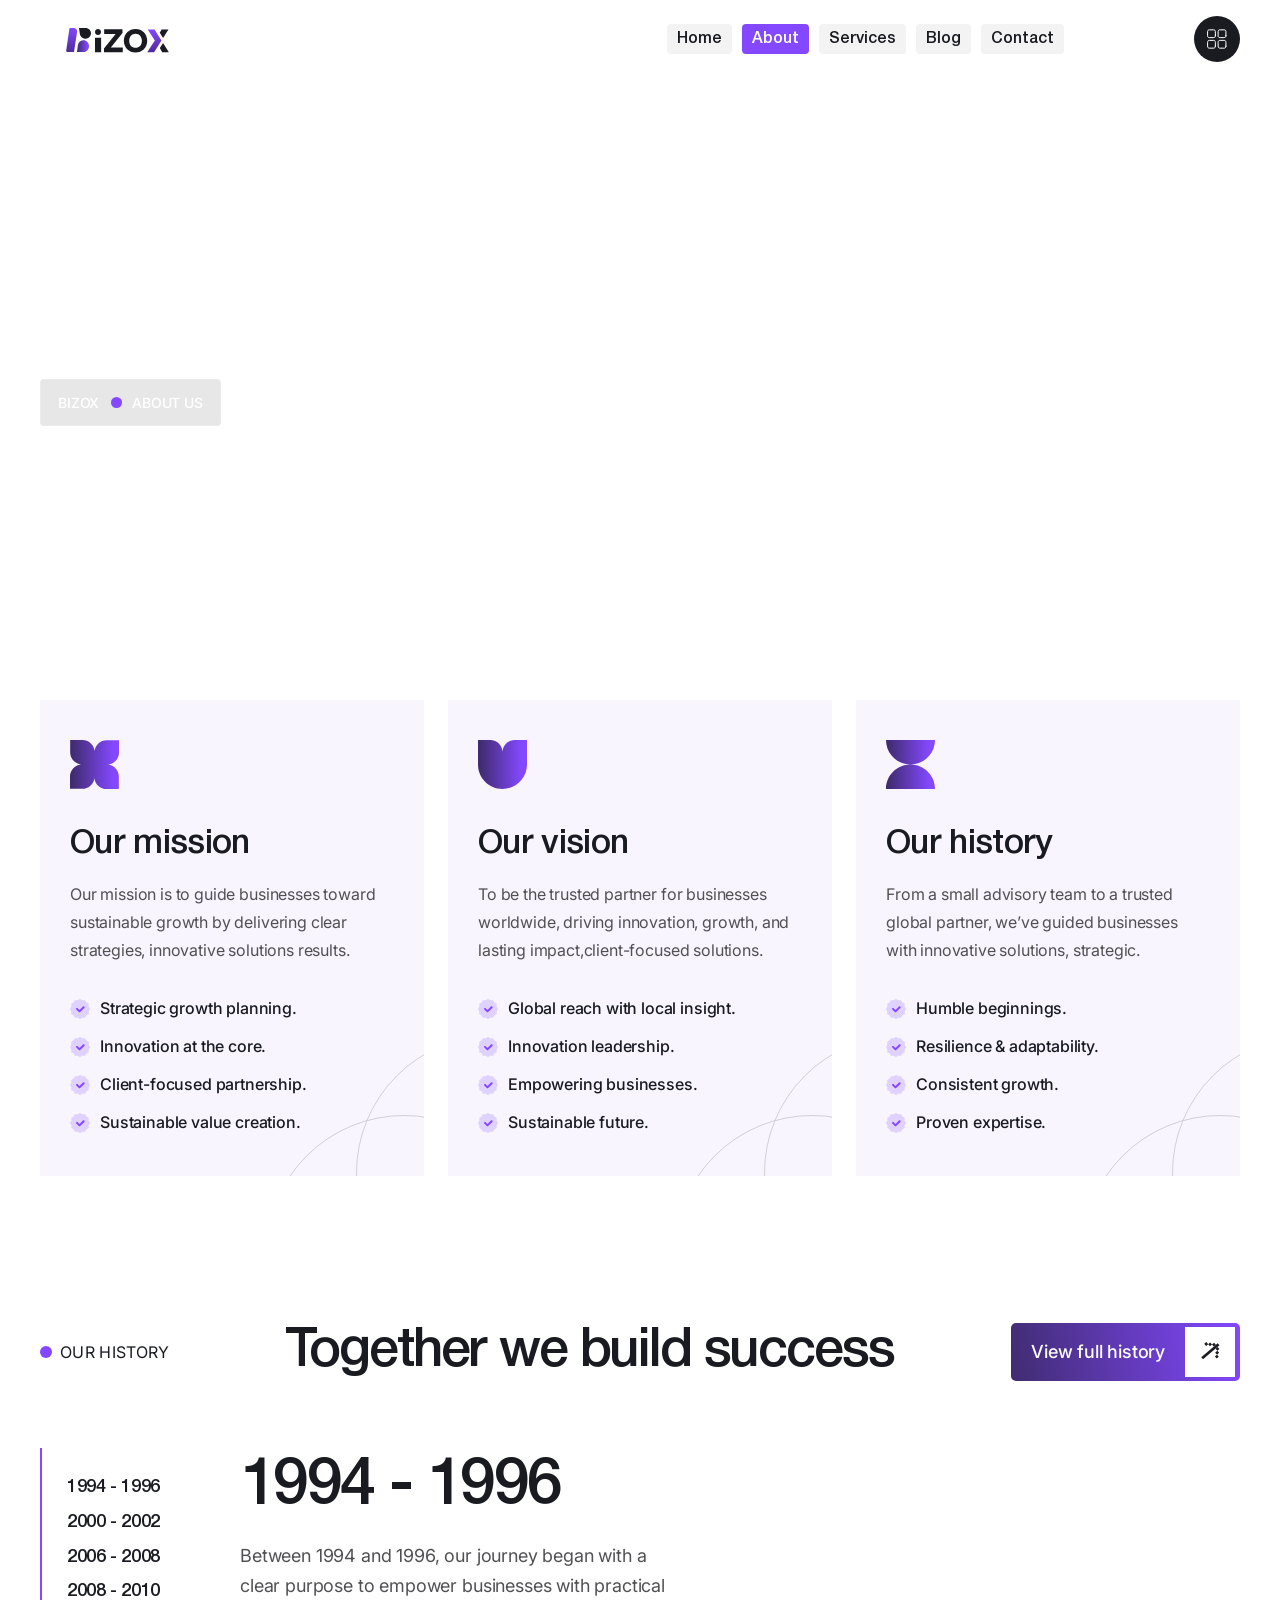
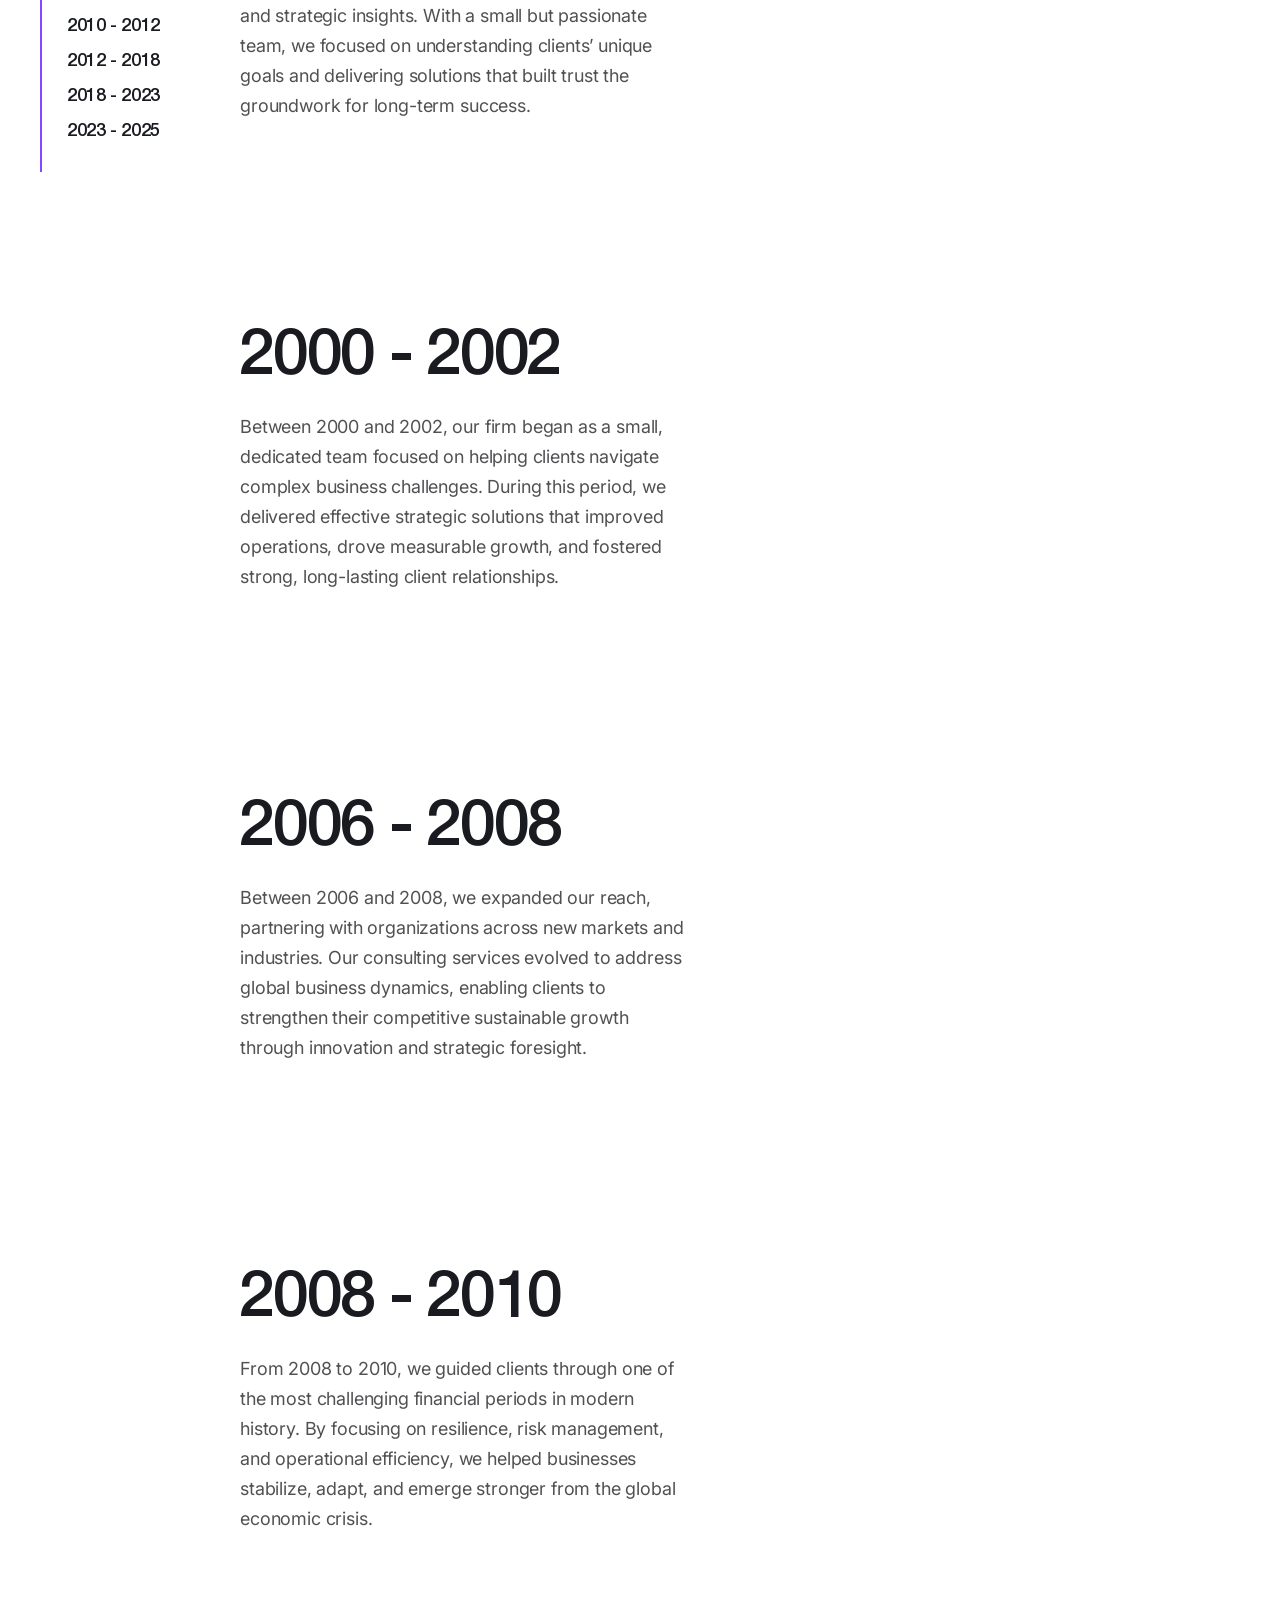
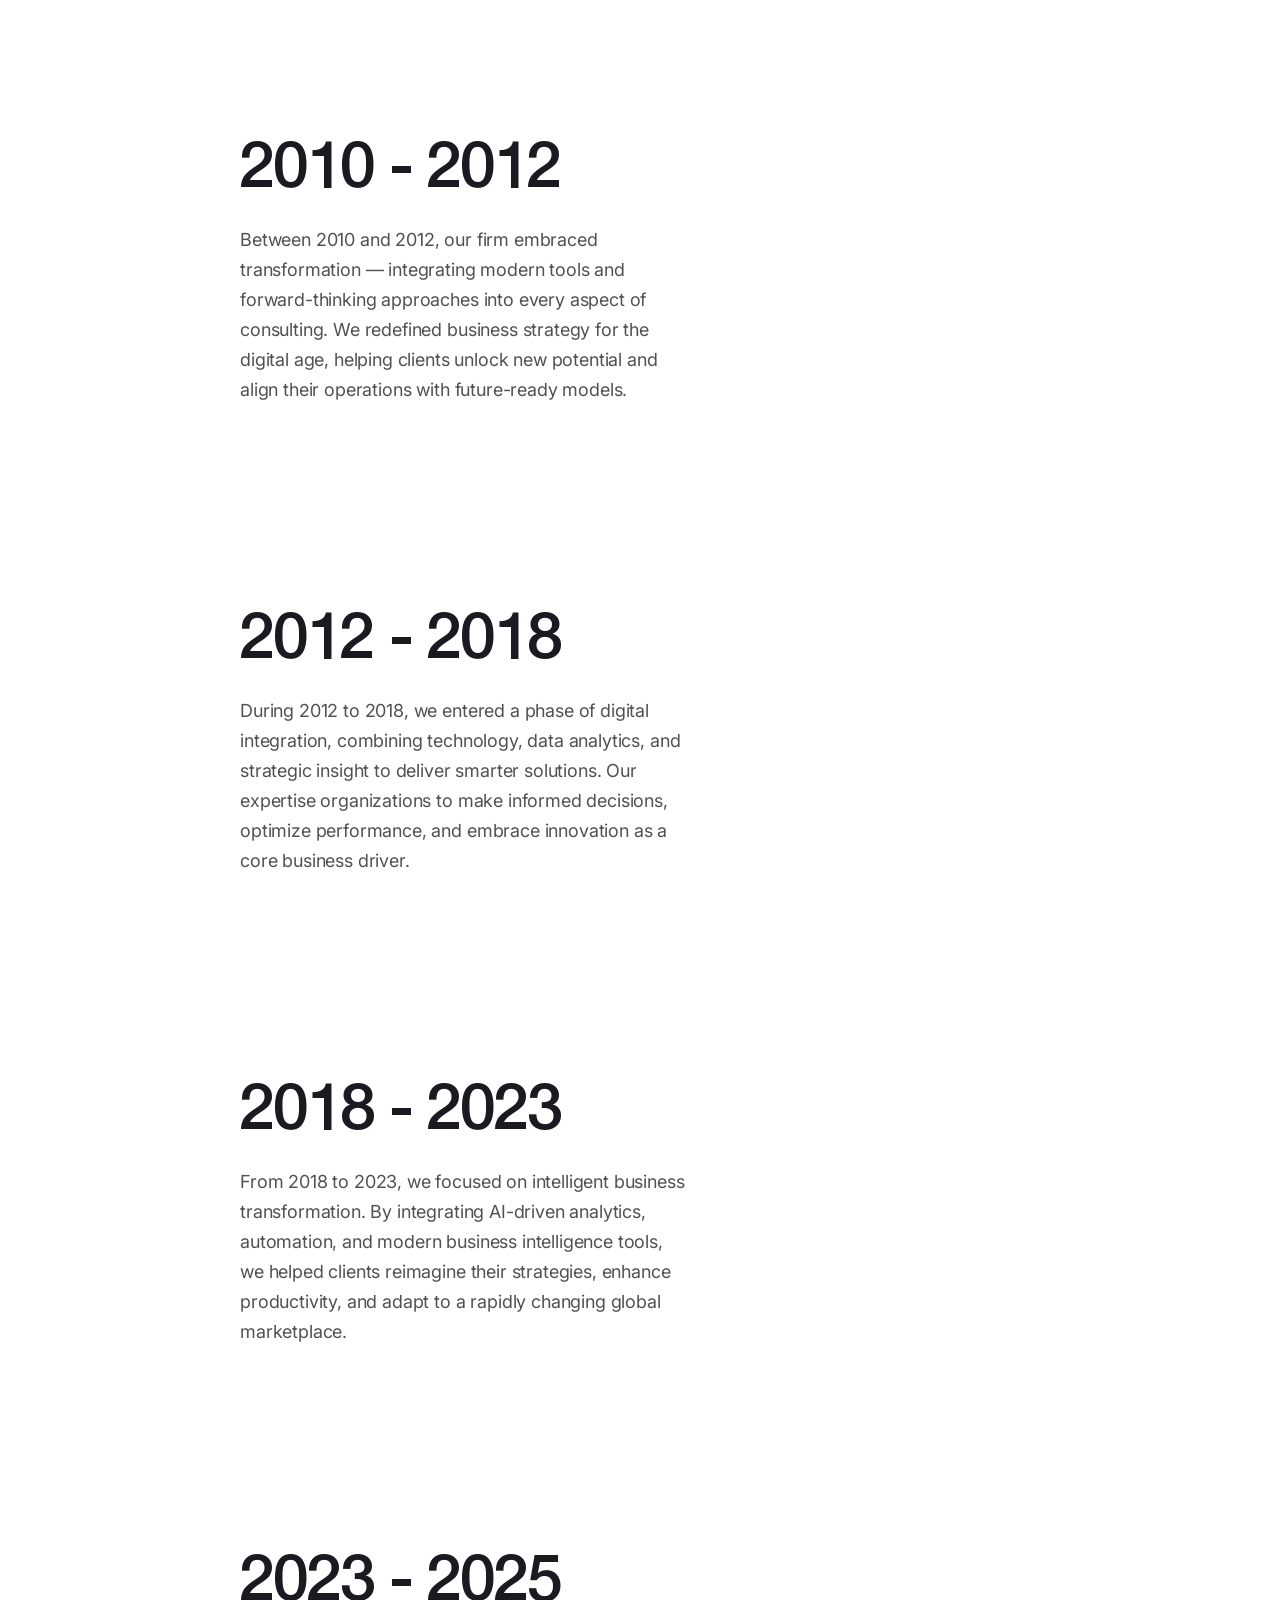
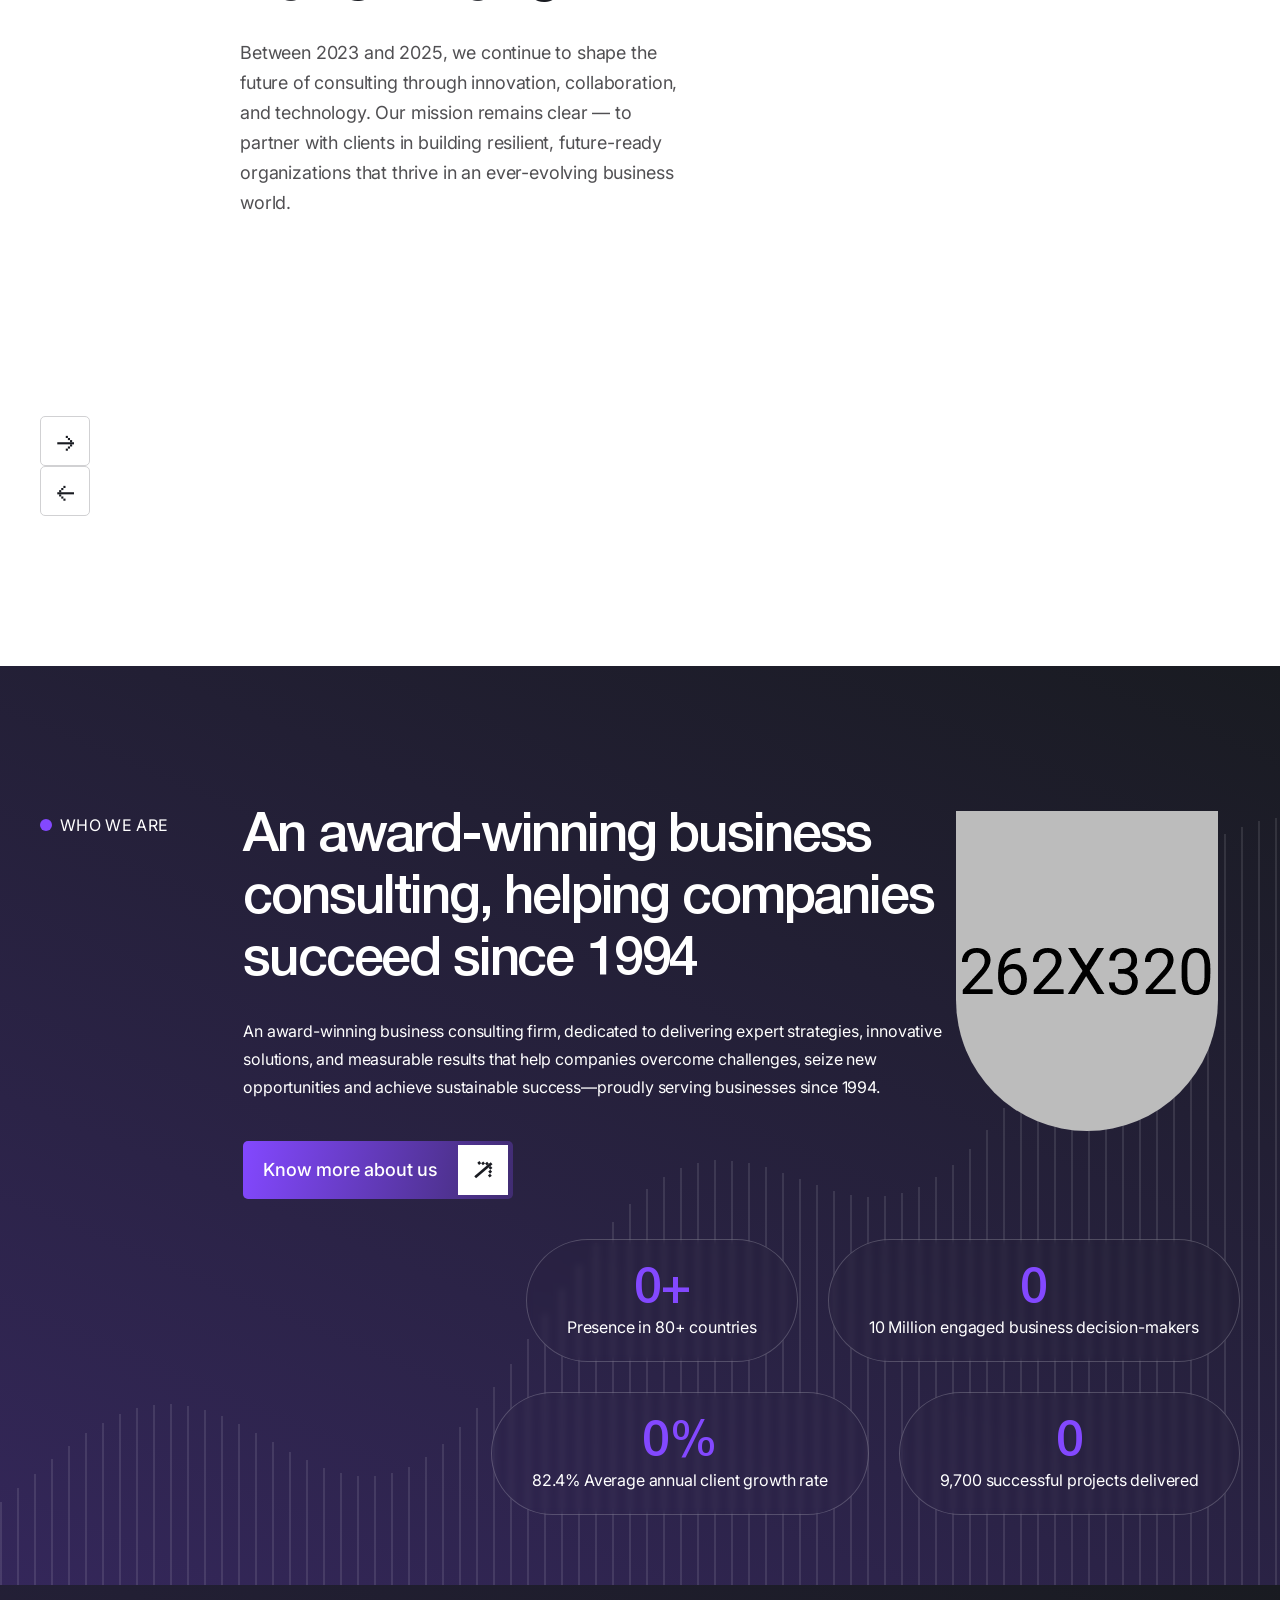
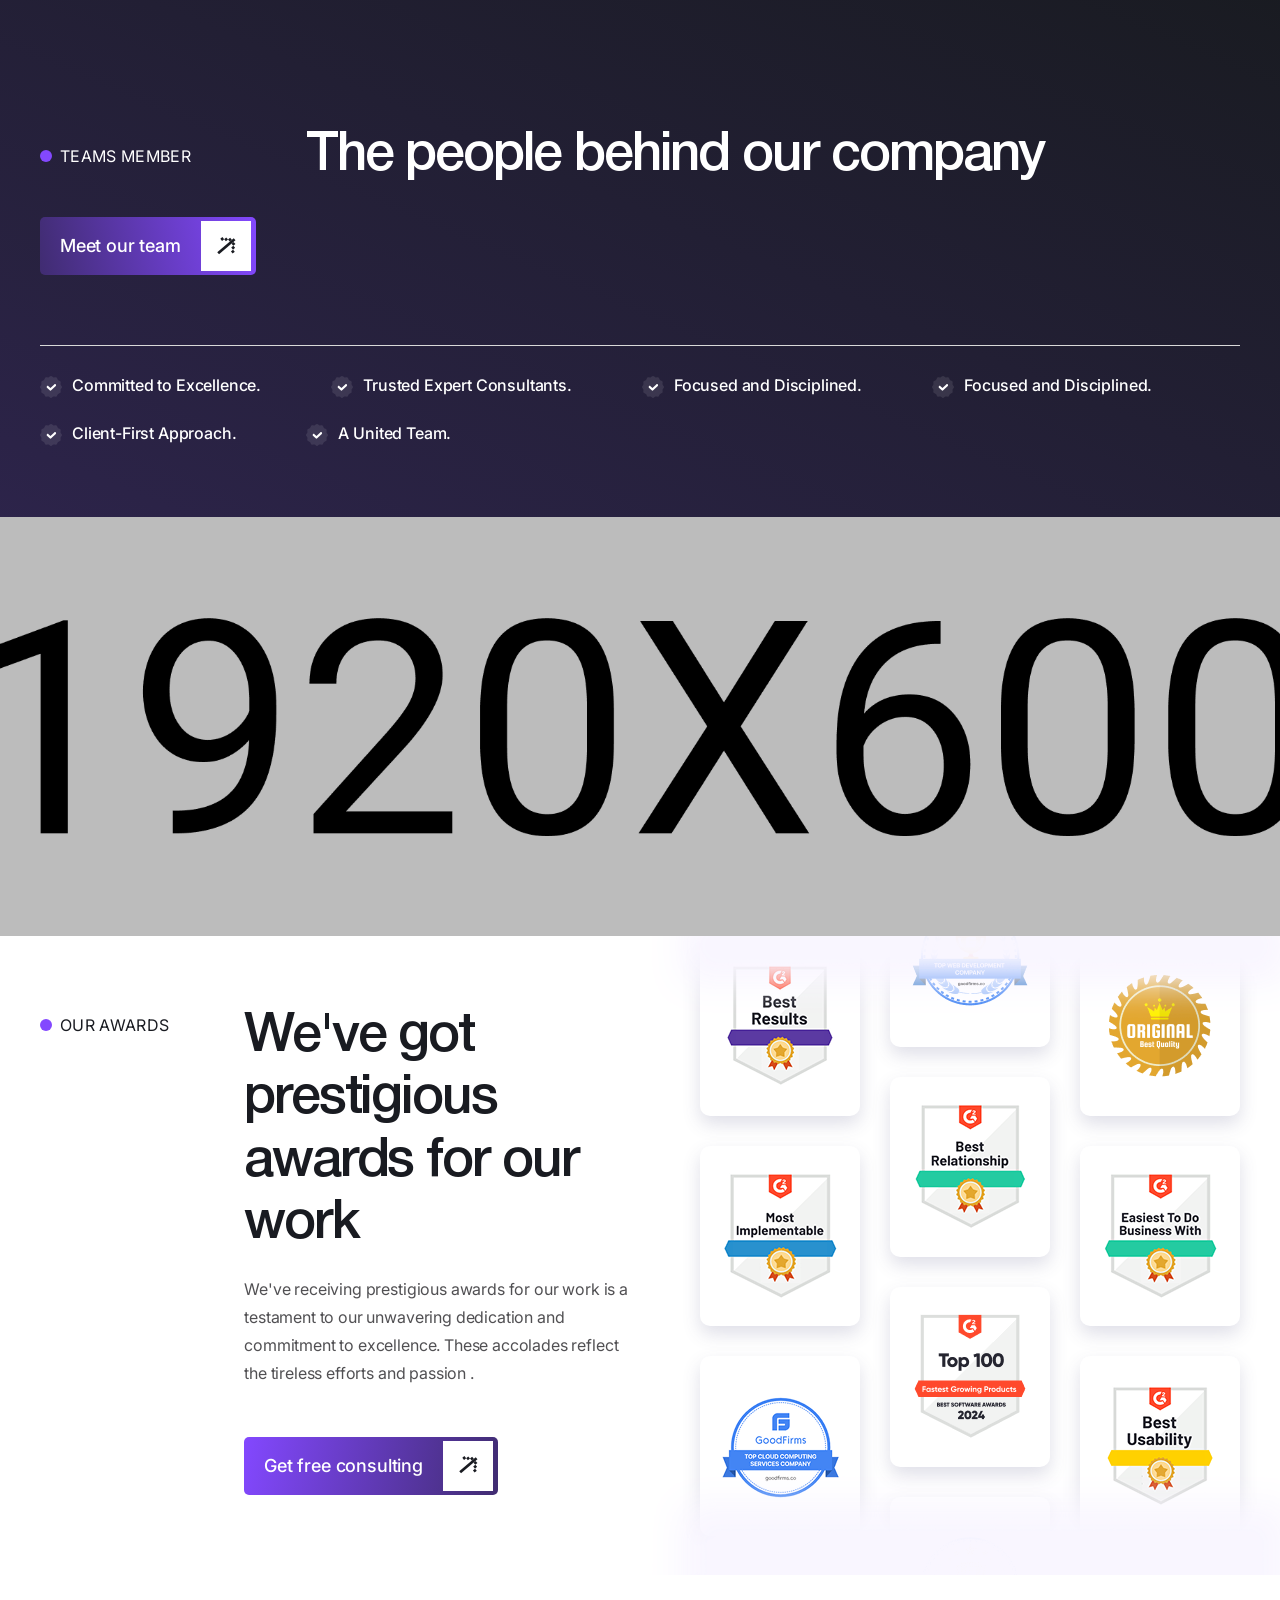
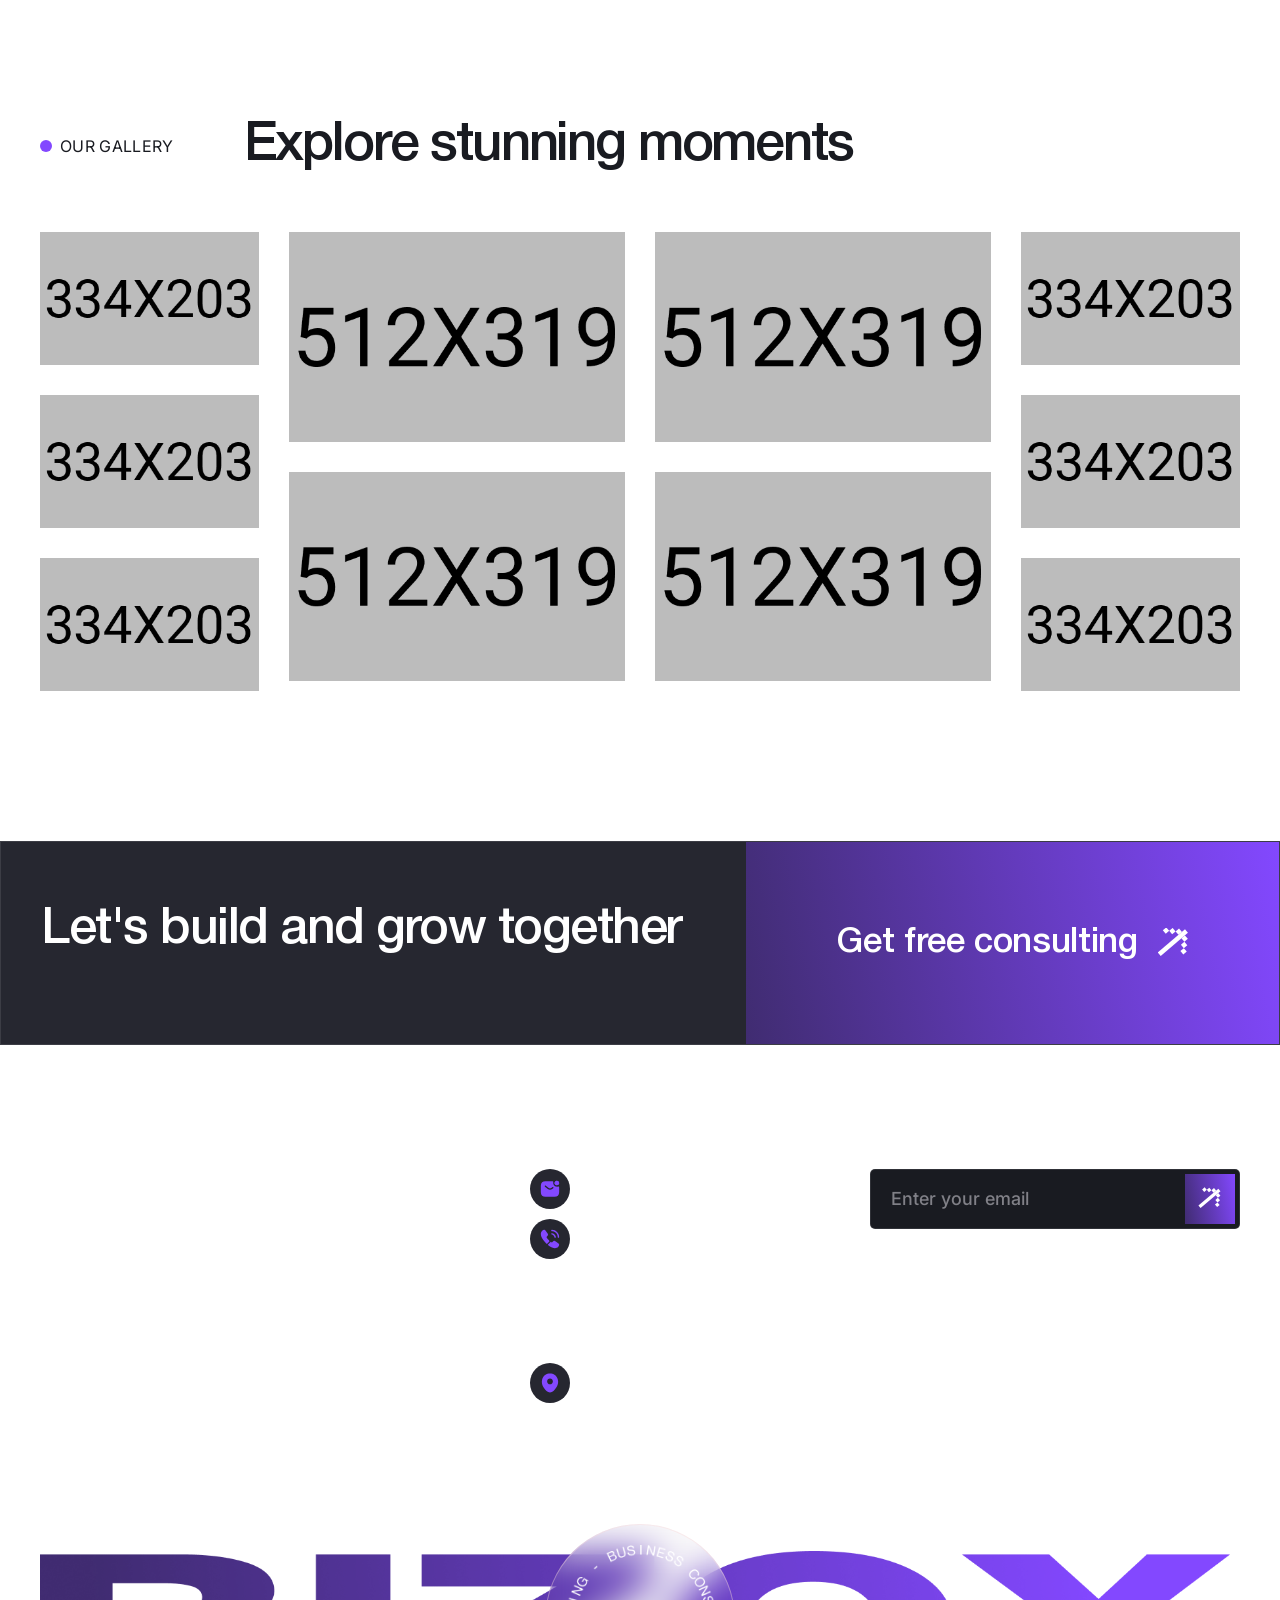
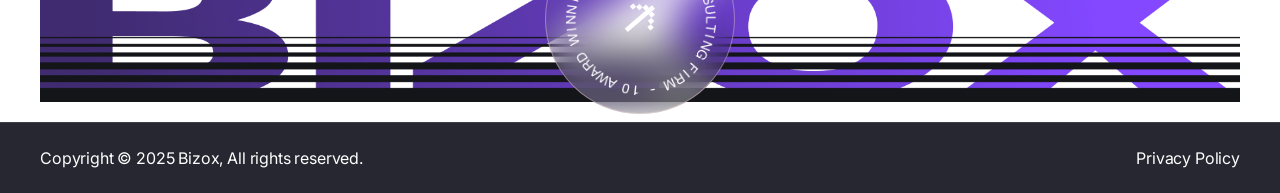
==== commit 30585d08: "Standardize primary menu active state across pages" ====
--- a/about.html
+++ b/about.html
@@ -65,7 +65,7 @@
                                 
                                 <ul>
                                     <li><a href="index.html"><span>Home</span></a></li>
-                                    <li><a href="about.html"><span>About</span></a></li>
+                                    <li class="active"><a href="about.html"><span>About</span></a></li>
                                     <li><a href="service.html"><span>Services</span></a></li>
                                     <li><a href="blog.html"><span>Blog</span></a></li>
                                     <li><a href="contact.html"><span data-text="Contact">Contact</span></a></li>
@@ -106,7 +106,7 @@
                                 
                                 <ul class="xb-menu-primary clearfix">
                                     <li><a href="index.html"><span>Home</span></a></li>
-                                    <li><a href="about.html"><span>About</span></a></li>
+                                    <li class="active"><a href="about.html"><span>About</span></a></li>
                                     <li><a href="service.html"><span>Services</span></a></li>
                                     <li><a href="blog.html"><span>Blog</span></a></li>
                                     <li><a href="contact.html"><span>Contact</span></a></li>
--- a/assets/css/odometer.css
+++ b/assets/css/odometer.css
@@ -0,0 +1,113 @@
+.xbo.xbo-auto-theme,
+.xbo.xbo-theme-default {
+	display: inline-block;
+	vertical-align: middle;
+	*vertical-align: auto;
+	*zoom: 1;
+	*display: inline;
+	position: relative;
+}
+.xbo.xbo-auto-theme .xbo-digit,
+.xbo.xbo-theme-default .xbo-digit {
+	display: inline-block;
+	vertical-align: middle;
+	*vertical-align: auto;
+	*zoom: 1;
+	*display: inline;
+	position: relative;
+}
+.xbo.xbo-auto-theme .xbo-digit .xbo-digit-spacer,
+.xbo.xbo-theme-default .xbo-digit .xbo-digit-spacer {
+	display: inline-block;
+	vertical-align: middle;
+	*vertical-align: auto;
+	*zoom: 1;
+	*display: inline;
+	visibility: hidden;
+}
+.xbo.xbo-auto-theme .xbo-digit .xbo-digit-inner,
+.xbo.xbo-theme-default .xbo-digit .xbo-digit-inner {
+	text-align: left;
+	display: block;
+	position: absolute;
+	top: 0;
+	left: 0;
+	right: 0;
+	bottom: 0;
+	overflow: hidden;
+}
+.xbo.xbo-auto-theme .xbo-digit .xbo-ribbon,
+.xbo.xbo-theme-default .xbo-digit .xbo-ribbon {
+	display: block;
+}
+.xbo.xbo-auto-theme .xbo-digit .xbo-ribbon-inner,
+.xbo.xbo-theme-default .xbo-digit .xbo-ribbon-inner {
+	display: block;
+	backface-visibility: hidden;
+	-webkit-backface-visibility: hidden;
+}
+.xbo.xbo-auto-theme .xbo-digit .xbo-value,
+.xbo.xbo-theme-default .xbo-digit .xbo-value {
+	display: block;
+	transform: translateZ(0);
+	-webkit-transform: translateZ(0);
+}
+.xbo.xbo-auto-theme
+	.xbo-digit
+	.xbo-value.xbo-last-value,
+.xbo.xbo-theme-default
+	.xbo-digit
+	.xbo-value.xbo-last-value {
+	position: absolute;
+}
+.xbo.xbo-auto-theme.xbo-animating-up .xbo-ribbon-inner,
+.xbo.xbo-theme-default.xbo-animating-up .xbo-ribbon-inner {
+	-webkit-transition: -webkit-transform 2s;
+	-moz-transition: -moz-transform 2s;
+	-ms-transition: -ms-transform 2s;
+	-o-transition: -o-transform 2s;
+	transition: transform 2s;
+}
+.xbo.xbo-auto-theme.xbo-animating-up.xbo-animating
+	.xbo-ribbon-inner,
+.xbo.xbo-theme-default.xbo-animating-up.xbo-animating
+	.xbo-ribbon-inner {
+	-webkit-transform: translateY(-100%);
+	-moz-transform: translateY(-100%);
+	-ms-transform: translateY(-100%);
+	-o-transform: translateY(-100%);
+	transform: translateY(-100%);
+}
+.xbo.xbo-auto-theme.xbo-animating-down .xbo-ribbon-inner,
+.xbo.xbo-theme-default.xbo-animating-down
+	.xbo-ribbon-inner {
+	-webkit-transform: translateY(-100%);
+	-moz-transform: translateY(-100%);
+	-ms-transform: translateY(-100%);
+	-o-transform: translateY(-100%);
+	transform: translateY(-100%);
+}
+.xbo.xbo-auto-theme.xbo-animating-down.xbo-animating
+	.xbo-ribbon-inner,
+.xbo.xbo-theme-default.xbo-animating-down.xbo-animating
+	.xbo-ribbon-inner {
+	-webkit-transition: -webkit-transform 2s;
+	-moz-transition: -moz-transform 2s;
+	-ms-transition: -ms-transform 2s;
+	-o-transition: -o-transform 2s;
+	transition: transform 2s;
+	-webkit-transform: translateY(0);
+	-moz-transform: translateY(0);
+	-ms-transform: translateY(0);
+	-o-transform: translateY(0);
+	transform: translateY(0);
+}
+
+.xbo.xbo-auto-theme,
+.xbo.xbo-theme-default {
+	line-height: 1.1em;
+}
+.xbo.xbo-auto-theme .xbo-value,
+.xbo.xbo-theme-default .xbo-value {
+	text-align: center;
+}
--- a/assets/css/nice-select.css
+++ b/assets/css/nice-select.css
@@ -0,0 +1,139 @@
+.nice-select {
+    -webkit-tap-highlight-color: transparent;
+    background-color: #fff;
+    border-radius: 5px;
+    border: solid 1px #e8e8e8;
+    box-sizing: border-box;
+    clear: both;
+    cursor: pointer;
+    display: block;
+    float: left;
+    font-family: inherit;
+    font-size: 14px;
+    font-weight: normal;
+    height: 42px;
+    line-height: 40px;
+    outline: none;
+    padding-left: 18px;
+    padding-right: 30px;
+    position: relative;
+    text-align: left !important;
+    -webkit-transition: all 0.2s ease-in-out;
+    transition: all 0.2s ease-in-out;
+    -webkit-user-select: none;
+       -moz-user-select: none;
+        -ms-user-select: none;
+            user-select: none;
+    white-space: nowrap;
+    width: auto; }
+    .nice-select:hover {
+      border-color: #dbdbdb; }
+    .nice-select:active, .nice-select.open, .nice-select:focus {
+      border-color: #999; }
+    .nice-select:after {
+      border-bottom: 2px solid #999;
+      border-right: 2px solid #999;
+      content: '';
+      display: block;
+      height: 5px;
+      margin-top: -4px;
+      pointer-events: none;
+      position: absolute;
+      right: 12px;
+      top: 50%;
+      -webkit-transform-origin: 66% 66%;
+          -ms-transform-origin: 66% 66%;
+              transform-origin: 66% 66%;
+      -webkit-transform: rotate(45deg);
+          -ms-transform: rotate(45deg);
+              transform: rotate(45deg);
+      -webkit-transition: all 0.15s ease-in-out;
+      transition: all 0.15s ease-in-out;
+      width: 5px; }
+    .nice-select.open:after {
+      -webkit-transform: rotate(-135deg);
+          -ms-transform: rotate(-135deg);
+              transform: rotate(-135deg); }
+    .nice-select.open .list {
+      opacity: 1;
+      pointer-events: auto;
+      -webkit-transform: scale(1) translateY(0);
+          -ms-transform: scale(1) translateY(0);
+              transform: scale(1) translateY(0); }
+    .nice-select.disabled {
+      border-color: #ededed;
+      color: #999;
+      pointer-events: none; }
+      .nice-select.disabled:after {
+        border-color: #cccccc; }
+    .nice-select.wide {
+      width: 100%; }
+      .nice-select.wide .list {
+        left: 0 !important;
+        right: 0 !important; }
+    .nice-select.right {
+      float: right; }
+      .nice-select.right .list {
+        left: auto;
+        right: 0; }
+    .nice-select.small {
+      font-size: 12px;
+      height: 36px;
+      line-height: 34px; }
+      .nice-select.small:after {
+        height: 4px;
+        width: 4px; }
+      .nice-select.small .option {
+        line-height: 34px;
+        min-height: 34px; }
+    .nice-select .list {
+      background-color: #fff;
+      border-radius: 5px;
+      box-shadow: 0 0 0 1px rgba(68, 68, 68, 0.11);
+      box-sizing: border-box;
+      margin-top: 4px;
+      opacity: 0;
+      overflow: hidden;
+      padding: 0;
+      pointer-events: none;
+      position: absolute;
+      top: 100%;
+      left: 0;
+      -webkit-transform-origin: 50% 0;
+          -ms-transform-origin: 50% 0;
+              transform-origin: 50% 0;
+      -webkit-transform: scale(0.75) translateY(-21px);
+          -ms-transform: scale(0.75) translateY(-21px);
+              transform: scale(0.75) translateY(-21px);
+      -webkit-transition: all 0.2s cubic-bezier(0.5, 0, 0, 1.25), opacity 0.15s ease-out;
+      transition: all 0.2s cubic-bezier(0.5, 0, 0, 1.25), opacity 0.15s ease-out;
+      z-index: 9; }
+      .nice-select .list:hover .option:not(:hover) {
+        background-color: transparent !important; }
+    .nice-select .option {
+      cursor: pointer;
+      font-weight: 400;
+      line-height: 40px;
+      list-style: none;
+      min-height: 40px;
+      outline: none;
+      padding-left: 18px;
+      padding-right: 29px;
+      text-align: left;
+      -webkit-transition: all 0.2s;
+      transition: all 0.2s; }
+      .nice-select .option:hover, .nice-select .option.focus, .nice-select .option.selected.focus {
+        background-color: #f6f6f6; }
+      .nice-select .option.selected {
+        font-weight: bold; }
+      .nice-select .option.disabled {
+        background-color: transparent;
+        color: #999;
+        cursor: default; }
+  
+  .no-csspointerevents .nice-select .list {
+    display: none; }
+  
+  .no-csspointerevents .nice-select.open .list {
+    display: block; }
+  
--- a/assets/css/custom-fonts.css
+++ b/assets/css/custom-fonts.css
@@ -0,0 +1,28 @@
+@font-face {
+    font-family: 'HelveticaNeue';
+    src: url('../fonts/HelveticaNeueBlack.woff2') format('woff2'),
+    url('../fonts/HelveticaNeueBlack.woff') format('woff');
+    font-weight: 900;
+    font-style: normal;
+}
+@font-face {
+    font-family: 'HelveticaNeue';
+    src: url('../fonts/HelveticaNeueBold.woff2') format('woff2'),
+    url('../fonts/HelveticaNeueBold.woff') format('woff');
+    font-weight: 700;
+    font-style: normal;
+}
+@font-face {
+    font-family: 'HelveticaNeue';
+    src: url('../fonts/HelveticaNeueMedium.woff2') format('woff2'),
+    url('../fonts/HelveticaNeueMedium.woff') format('woff');
+    font-weight: 500;
+    font-style: normal;
+}
+@font-face {
+    font-family: 'HelveticaNeue';
+    src: url('../fonts/HelveticaNeueRegular.woff2') format('woff2'),
+    url('../fonts/HelveticaNeueRegular.woff') format('woff');
+    font-weight: 400;
+    font-style: normal;
+}
--- a/assets/css/main.css
+++ b/assets/css/main.css
@@ -0,0 +1,13826 @@
+/*-----------------------------------------------------------------------------------
+
+    Project Name: Bizox - Business Consulting HTML Template
+    Author: XpressBuddy -->> (https://themeforest.net/user/xpressbuddy)
+    Support: support@xpressbuddy.com
+    Description: Bizox - Business Consulting HTML Template
+    Developer: Mohammad Wasim Mia -> contact@xpressbuddy.com
+    Version: 1.0
+
+-----------------------------------------------------------------------------------
+
+    CSS INDEX
+    ==================
+    
+	01. Theme default CSS
+    02. header
+    03. global
+    04. hero
+    05. feature
+    06. about
+    07. service
+    08. team
+    09. testimonial
+    10. contact
+    11. blog
+    12. bramd
+    13. pricing
+    14. project
+    15. cta
+    16. funfact
+    17. marquee
+    18. process
+    19. banner
+    20. portfolio
+    21. accordion
+    22. mission
+    23. career
+    24. shop
+    25. breadcrumb
+    26. sidebar
+    27. backtotop
+    28. sec-title
+    29. search
+    30. mobile-menu
+    31. 404
+    32. preloader
+    
+
+-----------------------------------------------------------------------------------*/
+@import url("https://fonts.googleapis.com/css2?family=Inter:ital,opsz,wght@0,14..32,100..900;1,14..32,100..900&display=swap");
+:root {
+  --font-body: "Inter", sans-serif;
+  --font-heading: 'HelveticaNeue';
+  --color-primary: #8348ff;
+  --color-secondary: #191B21;
+  --color-heading: #191B21;
+  --color-default: #515053;
+  --color-white: #fff;
+  --color-black: #000;
+  --color-body: #fff;
+  --easing: cubic-bezier(0.67, 0.04, 0.3, 0.91); }
+
+.start_Up_consulting {
+  --font-heading: "Inter", sans-serif;
+  --color-heading: #fff;
+  --color-body: #020412;
+  --color-default: #fffffa; }
+
+/* reset css start */
+:root {
+  scroll-behavior: auto; }
+
+html {
+  scroll-behavior: smooth; }
+
+body {
+  padding: 0;
+  margin: 0;
+  font-size: 16px;
+  font-weight: 400;
+  line-height: 28px;
+  letter-spacing: -0.01em;
+  position: relative;
+  word-wrap: break-word;
+  color: var(--color-default);
+  font-family: var(--font-body);
+  background-color: var(--color-body); }
+
+img {
+  max-width: 100%;
+  height: auto; }
+
+ul {
+  margin: 0px;
+  padding: 0px; }
+
+button {
+  cursor: pointer; }
+
+*:focus {
+  outline: none; }
+
+button {
+  border: none;
+  -webkit-transition: 0.3s;
+  -o-transition: 0.3s;
+  transition: 0.3s; }
+
+button:focus {
+  outline: none; }
+
+a {
+  text-decoration: none;
+  -webkit-transition: 0.3s;
+  -o-transition: 0.3s;
+  transition: 0.3s; }
+  a:hover {
+    color: inherit; }
+
+select {
+  height: 55px;
+  -webkit-appearance: none;
+  -moz-appearance: none;
+  appearance: none;
+  background-image: url(../img/icon/select-arrow.png);
+  background-position: calc(100% - 10px) 50%;
+  background-repeat: no-repeat;
+  padding-right: 20px;
+  background-color: transparent;
+  border: 0; }
+
+input[type="text"], input[type="password"], input[type="email"], input[type="tel"], form select, textarea {
+  width: 100%;
+  height: 75px;
+  border-radius: 0;
+  background-color: #F3F4F5;
+  padding: 10px 20px;
+  border: 0;
+  -webkit-transition: 0.3s;
+  -o-transition: 0.3s;
+  transition: 0.3s;
+  color: var(--color-black);
+  font-weight: 500; }
+  input[type="text"]::-webkit-input-placeholder, input[type="password"]::-webkit-input-placeholder, input[type="email"]::-webkit-input-placeholder, input[type="tel"]::-webkit-input-placeholder, form select::-webkit-input-placeholder, textarea::-webkit-input-placeholder {
+    color: #888686;
+    opacity: 1; }
+  input[type="text"]::-moz-placeholder, input[type="password"]::-moz-placeholder, input[type="email"]::-moz-placeholder, input[type="tel"]::-moz-placeholder, form select::-moz-placeholder, textarea::-moz-placeholder {
+    color: #888686;
+    opacity: 1; }
+  input[type="text"]:-ms-input-placeholder, input[type="password"]:-ms-input-placeholder, input[type="email"]:-ms-input-placeholder, input[type="tel"]:-ms-input-placeholder, form select:-ms-input-placeholder, textarea:-ms-input-placeholder {
+    color: #888686;
+    opacity: 1; }
+  input[type="text"]:-moz-placeholder, input[type="password"]:-moz-placeholder, input[type="email"]:-moz-placeholder, input[type="tel"]:-moz-placeholder, form select:-moz-placeholder, textarea:-moz-placeholder {
+    color: #888686;
+    opacity: 1; }
+
+textarea {
+  height: 100px; }
+
+button {
+  border: 0; }
+
+table {
+  width: 100%; }
+
+p, li, span {
+  margin-bottom: 0; }
+
+/* reset css end */
+/* global css start */
+.nice-select {
+  background-color: transparent;
+  height: 60px;
+  line-height: 59px;
+  min-height: 60px;
+  padding: 0 20px;
+  width: 100%;
+  padding: 0 46px;
+  margin-bottom: 20px;
+  background-color: #F3F4F5;
+  border: 0;
+  font-size: 16px; }
+  .nice-select::after {
+    border-bottom: 1.9px solid #4C6A6D;
+    border-right: 1.9px solid #4C6A6D;
+    height: 6px;
+    right: 20px;
+    width: 6px; }
+  .nice-select .option {
+    line-height: 38px;
+    min-height: 38px; }
+  .nice-select .option:hover,
+  .nice-select .option.focus,
+  .nice-select .option.selected.focus {
+    background-color: rgba(11, 20, 34, 0.04); }
+  .nice-select .list {
+    width: 100%;
+    margin-top: 0;
+    padding: 12px 18px;
+    border-radius: 0 0 5px 5px;
+    -webkit-transform: scale(1) translateY(30px);
+    -ms-transform: scale(1) translateY(30px);
+    transform: scale(1) translateY(30px);
+    -webkit-transition: all 0.25s cubic-bezier(0.645, 0.045, 0.355, 1);
+    -khtml-transition: all 0.25s cubic-bezier(0.645, 0.045, 0.355, 1);
+    -moz-transition: all 0.25s cubic-bezier(0.645, 0.045, 0.355, 1);
+    -ms-transition: all 0.25s cubic-bezier(0.645, 0.045, 0.355, 1);
+    -o-transition: all 0.25s cubic-bezier(0.645, 0.045, 0.355, 1);
+    transition: all 0.25s cubic-bezier(0.645, 0.045, 0.355, 1); }
+    .nice-select .list li {
+      margin-right: 0 !important;
+      border-radius: 5px;
+      -webkit-border-radius: 5px;
+      -moz-border-radius: 5px;
+      -ms-border-radius: 5px;
+      -o-border-radius: 5px; }
+      .nice-select .list li:hover {
+        color: var(--color-heading);
+        background-color: rgba(11, 20, 34, 0.04); }
+    .nice-select .list .option {
+      color: var(--color-dark);
+      font-weight: 500; }
+      .nice-select .list .option.selected {
+        font-weight: 500; }
+      .nice-select .list .option.selected, .nice-select .list .option:hover {
+        border: none !important; }
+
+/* global css end */
+.body_wrap {
+  position: relative; }
+
+.bg_img {
+  background-position: center center;
+  background-size: cover;
+  background-repeat: no-repeat;
+  width: 100%;
+  height: 100%; }
+
+.gardiant-bg {
+  background: linear-gradient(181deg, #260f8f 0%, #00b8ff 100%); }
+
+.dark-bg {
+  background: radial-gradient(70.71% 70.71% at 50% 50%, #edf3fa 0%, #c6d2e0 100%); }
+
+.pt-295 {
+  padding-top: 295px; }
+
+.color-heading {
+  color: #0e052c !important; }
+
+.white-bg {
+  background: var(--color-white); }
+
+.black-bg {
+  background: var(--color-black); }
+
+.clr-white {
+  color: var(--color-white) !important; }
+
+.clr-black {
+  color: var(--color-black); }
+
+.pos-rel {
+  position: relative; }
+
+.pos-absolute {
+  position: absolute; }
+
+.f-right {
+  float: right; }
+
+.mb-5 {
+  margin-bottom: 5px !important; }
+
+.mt-5 {
+  margin-top: 5px !important; }
+
+.mlr-185 {
+  margin-right: 185px;
+  margin-left: 185px; }
+  @media only screen and (min-width: 1200px) and (max-width: 1500px) {
+    .mlr-185 {
+      margin-left: 60px;
+      margin-right: 60px; } }
+  @media (max-width: 1199px) {
+    .mlr-185 {
+      margin-left: 60px;
+      margin-right: 60px; } }
+  @media (max-width: 991px) {
+    .mlr-185 {
+      margin-left: 30px;
+      margin-right: 30px; } }
+
+.border-effect a, .border-effect-2 a {
+  display: inline !important;
+  width: 100%;
+  background-repeat: no-repeat;
+  background-position-y: -2px;
+  background-image: linear-gradient(transparent calc(100% - 2px), currentColor 1px);
+  -webkit-transition: 0.6s cubic-bezier(0.215, 0.61, 0.355, 1);
+  -o-transition: 0.6s cubic-bezier(0.215, 0.61, 0.355, 1);
+  transition: 0.6s cubic-bezier(0.215, 0.61, 0.355, 1);
+  background-size: 0 100%;
+  -webkit-backface-visibility: hidden;
+  backface-visibility: hidden; }
+  .border-effect a:hover, .border-effect-2 a:hover {
+    background-size: 100% 100%;
+    color: inherit; }
+
+.border-effect-2 a {
+  background-image: linear-gradient(transparent calc(100% - 1px), currentColor 1px); }
+
+.btn-video {
+  width: 100px;
+  height: 100px;
+  z-index: 2;
+  border-radius: 50%;
+  -webkit-border-radius: 50%;
+  -moz-border-radius: 50%;
+  -ms-border-radius: 50%;
+  -o-border-radius: 50%;
+  display: flex;
+  align-items: center;
+  justify-content: center;
+  font-size: 22px;
+  color: #011689;
+  position: relative;
+  background-color: rgba(255, 255, 255, 0.2); }
+  @media (max-width: 767px) {
+    .btn-video {
+      width: 60px;
+      height: 60px;
+      font-size: 18px; } }
+  .btn-video:hover {
+    color: var(--color-primary); }
+  .btn-video::before {
+    content: "";
+    position: absolute;
+    left: 0;
+    top: 0;
+    display: block;
+    width: 100%;
+    height: 100%;
+    border-radius: 50%;
+    -webkit-border-radius: 50%;
+    -moz-border-radius: 50%;
+    -ms-border-radius: 50%;
+    -o-border-radius: 50%;
+    background-color: var(--color-white);
+    animation: push-scale 1500ms ease-out infinite;
+    -webkit-animation: push-scale 1500ms ease-out infinite;
+    z-index: -2; }
+
+.btn-video-center {
+  position: absolute;
+  top: 50%;
+  left: 50%;
+  -webkit-transform: translate(-50%, -50%);
+  -ms-transform: translate(-50%, -50%);
+  transform: translate(-50%, -50%); }
+
+.border_effect a {
+  display: inline !important;
+  width: 100%;
+  background-repeat: no-repeat;
+  background-position-y: -2px;
+  background-image: linear-gradient(transparent calc(100% - 2px), currentColor 1px);
+  transition: 0.6s cubic-bezier(0.215, 0.61, 0.355, 1);
+  background-size: 0 100%;
+  -webkit-backface-visibility: hidden;
+  backface-visibility: hidden; }
+  .border_effect a:hover {
+    background-size: 100% 100%;
+    color: inherit; }
+
+@media (max-width: 991px) {
+  .tx-col-md-6 {
+    width: 50%; } }
+@media (max-width: 767px) {
+  .tx-col-md-6 {
+    width: 100%; } }
+
+.xb-close {
+  background: rgba(0, 0, 0, 0.04);
+  border: 9px solid transparent;
+  color: #777;
+  width: 36px;
+  height: 36px;
+  display: inline-flex;
+  justify-content: center;
+  align-items: center;
+  cursor: pointer;
+  position: relative; }
+  .xb-close::before, .xb-close::after {
+    content: '';
+    position: absolute;
+    height: 2px;
+    width: 100%;
+    top: 50%;
+    left: 0;
+    margin-top: -1px;
+    transform-origin: 50% 50%;
+    -webkit-transition: all 0.25s cubic-bezier(0.645, 0.045, 0.355, 1);
+    -khtml-transition: all 0.25s cubic-bezier(0.645, 0.045, 0.355, 1);
+    -moz-transition: all 0.25s cubic-bezier(0.645, 0.045, 0.355, 1);
+    -ms-transition: all 0.25s cubic-bezier(0.645, 0.045, 0.355, 1);
+    -o-transition: all 0.25s cubic-bezier(0.645, 0.045, 0.355, 1);
+    transition: all 0.25s cubic-bezier(0.645, 0.045, 0.355, 1);
+    background-color: #1b1b1b; }
+  .xb-close::before {
+    -webkit-transform: rotate(45deg);
+    -khtml-transform: rotate(45deg);
+    -moz-transform: rotate(45deg);
+    -ms-transform: rotate(45deg);
+    -o-transform: rotate(45deg);
+    transform: rotate(45deg); }
+  .xb-close::after {
+    -webkit-transform: rotate(-45deg);
+    -khtml-transform: rotate(-45deg);
+    -moz-transform: rotate(-45deg);
+    -ms-transform: rotate(-45deg);
+    -o-transform: rotate(-45deg);
+    transform: rotate(-45deg); }
+  .xb-close:hover::before, .xb-close:hover::after {
+    -webkit-transform: rotate(0);
+    -khtml-transform: rotate(0);
+    -moz-transform: rotate(0);
+    -ms-transform: rotate(0);
+    -o-transform: rotate(0);
+    transform: rotate(0); }
+
+/* order & unorder list reset - start */
+.ul_li, .ul_li_right, .ul_li_center, .ul_li_between {
+  margin: 0px;
+  padding: 0px;
+  display: flex;
+  flex-wrap: wrap;
+  align-items: center; }
+
+.ul_li > li, .ul_li_right > li, .ul_li_center > li, .ul_li_between > li {
+  float: left;
+  list-style: none;
+  display: inline-block; }
+
+.ul_li {
+  justify-content: flex-start; }
+
+.ul_li_center {
+  justify-content: center; }
+
+.ul_li_right {
+  justify-content: flex-end; }
+
+.ul_li_between {
+  justify-content: space-between; }
+
+.ul_li_block {
+  margin: 0px;
+  padding: 0px;
+  display: block; }
+
+.ul_li_block > li {
+  display: block;
+  list-style: none; }
+
+.flex-1 {
+  flex: 1; }
+
+.pagination_wrap ul {
+  display: flex;
+  flex-wrap: wrap;
+  justify-content: center;
+  margin: -5px;
+  list-style: none; }
+  .pagination_wrap ul li {
+    padding: 5px; }
+    .pagination_wrap ul li a {
+      height: 50px;
+      width: 50px;
+      display: flex;
+      align-items: center;
+      justify-content: center;
+      font-size: 16px;
+      font-weight: 600;
+      color: var(--color-primary);
+      border: 1px solid #EEE5E5;
+      background-color: var(--color-white);
+      -webkit-transition: all 0.3s ease-out 0s;
+      -o-transition: all 0.3s ease-out 0s;
+      transition: all 0.3s ease-out 0s;
+      z-index: 1;
+      border-radius: 50%;
+      -webkit-border-radius: 50%;
+      -moz-border-radius: 50%;
+      -ms-border-radius: 50%;
+      -o-border-radius: 50%;
+      overflow: hidden; }
+      @media (max-width: 767px) {
+        .pagination_wrap ul li a {
+          height: 40px;
+          width: 40px;
+          font-size: 15px; } }
+      .pagination_wrap ul li a.current_page, .pagination_wrap ul li a:hover {
+        background-color: var(--color-yellow);
+        border-color: var(--color-yellow); }
+
+.xb-odm {
+  overflow: hidden; }
+
+.xb-odm .xbo.xbo-auto-theme .xbo-digit .xbo-digit-inner,
+.xb-odm .xbo.xbo-theme-default .xbo-digit .xbo-digit-inner {
+  overflow: initial;
+  overscroll-behavior-y: hidden; }
+
+/*--
+    - Margin & Padding
+-----------------------------------------*/
+/*-- Margin Top --*/
+.mt-none-5 {
+  margin-top: -5px; }
+
+.mt-none-10 {
+  margin-top: -10px; }
+
+.mt-none-15 {
+  margin-top: -15px; }
+
+.mt-none-20 {
+  margin-top: -20px; }
+
+.mt-none-25 {
+  margin-top: -25px; }
+
+.mt-none-30 {
+  margin-top: -30px; }
+
+.mt-none-35 {
+  margin-top: -35px; }
+
+.mt-none-40 {
+  margin-top: -40px; }
+
+.mt-none-45 {
+  margin-top: -45px; }
+
+.mt-none-50 {
+  margin-top: -50px; }
+
+.mt-none-55 {
+  margin-top: -55px; }
+
+.mt-none-60 {
+  margin-top: -60px; }
+
+.mt-none-65 {
+  margin-top: -65px; }
+
+.mt-none-70 {
+  margin-top: -70px; }
+
+.mt-none-75 {
+  margin-top: -75px; }
+
+.mt-none-80 {
+  margin-top: -80px; }
+
+.mt-none-85 {
+  margin-top: -85px; }
+
+.mt-none-90 {
+  margin-top: -90px; }
+
+.mt-none-95 {
+  margin-top: -95px; }
+
+.mt-none-100 {
+  margin-top: -100px; }
+
+/*-- Margin Top --*/
+.mt-5 {
+  margin-top: 5px; }
+
+.mt-10 {
+  margin-top: 10px; }
+
+.mt-15 {
+  margin-top: 15px; }
+
+.mt-20 {
+  margin-top: 20px; }
+
+.mt-25 {
+  margin-top: 25px; }
+
+.mt-30 {
+  margin-top: 30px; }
+
+.mt-35 {
+  margin-top: 35px; }
+
+.mt-40 {
+  margin-top: 40px; }
+
+.mt-45 {
+  margin-top: 45px; }
+
+.mt-50 {
+  margin-top: 50px; }
+
+.mt-55 {
+  margin-top: 55px; }
+
+.mt-60 {
+  margin-top: 60px; }
+
+.mt-65 {
+  margin-top: 65px; }
+
+.mt-70 {
+  margin-top: 70px; }
+
+.mt-75 {
+  margin-top: 75px; }
+
+.mt-80 {
+  margin-top: 80px; }
+
+.mt-85 {
+  margin-top: 85px; }
+
+.mt-90 {
+  margin-top: 90px; }
+
+.mt-95 {
+  margin-top: 95px; }
+
+.mt-100 {
+  margin-top: 100px; }
+
+.mt-105 {
+  margin-top: 105px; }
+
+.mt-110 {
+  margin-top: 110px; }
+
+.mt-115 {
+  margin-top: 115px; }
+
+.mt-120 {
+  margin-top: 120px; }
+
+.mt-125 {
+  margin-top: 125px; }
+
+.mt-130 {
+  margin-top: 130px; }
+
+.mt-135 {
+  margin-top: 135px; }
+
+.mt-140 {
+  margin-top: 140px; }
+
+.mt-145 {
+  margin-top: 145px; }
+
+.mt-150 {
+  margin-top: 150px; }
+
+.mt-155 {
+  margin-top: 155px; }
+
+.mt-160 {
+  margin-top: 160px; }
+
+.mt-165 {
+  margin-top: 165px; }
+
+.mt-170 {
+  margin-top: 170px; }
+
+.mt-175 {
+  margin-top: 175px; }
+
+.mt-180 {
+  margin-top: 180px; }
+
+.mt-185 {
+  margin-top: 185px; }
+
+.mt-190 {
+  margin-top: 190px; }
+
+.mt-195 {
+  margin-top: 195px; }
+
+.mt-200 {
+  margin-top: 200px; }
+
+/*-- Margin Bottom --*/
+.mb-5 {
+  margin-bottom: 5px; }
+
+.mb-10 {
+  margin-bottom: 10px; }
+
+.mb-15 {
+  margin-bottom: 15px; }
+
+.mb-20 {
+  margin-bottom: 20px; }
+
+.mb-25 {
+  margin-bottom: 25px; }
+
+.mb-30 {
+  margin-bottom: 30px; }
+
+.mb-35 {
+  margin-bottom: 35px; }
+
+.mb-40 {
+  margin-bottom: 40px; }
+
+.mb-45 {
+  margin-bottom: 45px; }
+
+.mb-50 {
+  margin-bottom: 50px; }
+
+.mb-55 {
+  margin-bottom: 55px; }
+
+.mb-60 {
+  margin-bottom: 60px; }
+
+.mb-65 {
+  margin-bottom: 65px; }
+
+.mb-70 {
+  margin-bottom: 70px; }
+
+.mb-75 {
+  margin-bottom: 75px; }
+
+.mb-80 {
+  margin-bottom: 80px; }
+
+.mb-85 {
+  margin-bottom: 85px; }
+
+.mb-90 {
+  margin-bottom: 90px; }
+
+.mb-95 {
+  margin-bottom: 95px; }
+
+.mb-100 {
+  margin-bottom: 100px; }
+
+.mb-105 {
+  margin-bottom: 105px; }
+
+.mb-110 {
+  margin-bottom: 110px; }
+
+.mb-115 {
+  margin-bottom: 115px; }
+
+.mb-120 {
+  margin-bottom: 120px; }
+
+.mb-125 {
+  margin-bottom: 125px; }
+
+.mb-130 {
+  margin-bottom: 130px; }
+
+.mb-135 {
+  margin-bottom: 135px; }
+
+.mb-140 {
+  margin-bottom: 140px; }
+
+.mb-145 {
+  margin-bottom: 145px; }
+
+.mb-150 {
+  margin-bottom: 150px; }
+
+.mb-155 {
+  margin-bottom: 155px; }
+
+.mb-160 {
+  margin-bottom: 160px; }
+
+.mb-165 {
+  margin-bottom: 165px; }
+
+.mb-170 {
+  margin-bottom: 170px; }
+
+.mb-175 {
+  margin-bottom: 175px; }
+
+.mb-180 {
+  margin-bottom: 180px; }
+
+.mb-185 {
+  margin-bottom: 185px; }
+
+.mb-190 {
+  margin-bottom: 190px; }
+
+.mb-195 {
+  margin-bottom: 195px; }
+
+.mb-200 {
+  margin-bottom: 200px; }
+
+/*-- Margin Left --*/
+.ml-5 {
+  margin-left: 5px; }
+
+.ml-10 {
+  margin-left: 10px; }
+
+.ml-15 {
+  margin-left: 15px; }
+
+.ml-20 {
+  margin-left: 20px; }
+
+.ml-25 {
+  margin-left: 25px; }
+
+.ml-30 {
+  margin-left: 30px; }
+
+.ml-35 {
+  margin-left: 35px; }
+
+.ml-40 {
+  margin-left: 40px; }
+
+.ml-45 {
+  margin-left: 45px; }
+
+.ml-50 {
+  margin-left: 50px; }
+
+.ml-55 {
+  margin-left: 55px; }
+
+.ml-60 {
+  margin-left: 60px; }
+
+.ml-65 {
+  margin-left: 65px; }
+
+.ml-70 {
+  margin-left: 70px; }
+
+.ml-75 {
+  margin-left: 75px; }
+
+.ml-80 {
+  margin-left: 80px; }
+
+.ml-85 {
+  margin-left: 85px; }
+
+.ml-90 {
+  margin-left: 90px; }
+
+.ml-95 {
+  margin-left: 95px; }
+
+.ml-100 {
+  margin-left: 100px; }
+
+.ml-105 {
+  margin-left: 105px; }
+
+.ml-110 {
+  margin-left: 110px; }
+
+.ml-115 {
+  margin-left: 115px; }
+
+.ml-120 {
+  margin-left: 120px; }
+
+.ml-125 {
+  margin-left: 125px; }
+
+.ml-130 {
+  margin-left: 130px; }
+
+.ml-135 {
+  margin-left: 135px; }
+
+.ml-140 {
+  margin-left: 140px; }
+
+.ml-145 {
+  margin-left: 145px; }
+
+.ml-150 {
+  margin-left: 150px; }
+
+.ml-155 {
+  margin-left: 155px; }
+
+.ml-160 {
+  margin-left: 160px; }
+
+.ml-165 {
+  margin-left: 165px; }
+
+.ml-170 {
+  margin-left: 170px; }
+
+.ml-175 {
+  margin-left: 175px; }
+
+.ml-180 {
+  margin-left: 180px; }
+
+.ml-185 {
+  margin-left: 185px; }
+
+.ml-190 {
+  margin-left: 190px; }
+
+.ml-195 {
+  margin-left: 195px; }
+
+.ml-200 {
+  margin-left: 200px; }
+
+/*-- Margin Right --*/
+.mr-5 {
+  margin-right: 5px; }
+
+.mr-10 {
+  margin-right: 10px; }
+
+.mr-15 {
+  margin-right: 15px; }
+
+.mr-20 {
+  margin-right: 20px; }
+
+.mr-25 {
+  margin-right: 25px; }
+
+.mr-30 {
+  margin-right: 30px; }
+
+.mr-35 {
+  margin-right: 35px; }
+
+.mr-40 {
+  margin-right: 40px; }
+
+.mr-45 {
+  margin-right: 45px; }
+
+.mr-50 {
+  margin-right: 50px; }
+
+.mr-55 {
+  margin-right: 55px; }
+
+.mr-60 {
+  margin-right: 60px; }
+
+.mr-65 {
+  margin-right: 65px; }
+
+.mr-70 {
+  margin-right: 70px; }
+
+.mr-75 {
+  margin-right: 75px; }
+
+.mr-80 {
+  margin-right: 80px; }
+
+.mr-85 {
+  margin-right: 85px; }
+
+.mr-90 {
+  margin-right: 90px; }
+
+.mr-95 {
+  margin-right: 95px; }
+
+.mr-100 {
+  margin-right: 100px; }
+
+.mr-105 {
+  margin-right: 105px; }
+
+.mr-110 {
+  margin-right: 110px; }
+
+.mr-115 {
+  margin-right: 115px; }
+
+.mr-120 {
+  margin-right: 120px; }
+
+.mr-125 {
+  margin-right: 125px; }
+
+.mr-130 {
+  margin-right: 130px; }
+
+.mr-135 {
+  margin-right: 135px; }
+
+.mr-140 {
+  margin-right: 140px; }
+
+.mr-145 {
+  margin-right: 145px; }
+
+.mr-150 {
+  margin-right: 150px; }
+
+.mr-155 {
+  margin-right: 155px; }
+
+.mr-160 {
+  margin-right: 160px; }
+
+.mr-165 {
+  margin-right: 165px; }
+
+.mr-170 {
+  margin-right: 170px; }
+
+.mr-175 {
+  margin-right: 175px; }
+
+.mr-180 {
+  margin-right: 180px; }
+
+.mr-185 {
+  margin-right: 185px; }
+
+.mr-190 {
+  margin-right: 190px; }
+
+.mr-195 {
+  margin-right: 195px; }
+
+.mr-200 {
+  margin-right: 200px; }
+
+/*-- Padding Top --*/
+.pt-5 {
+  padding-top: 5px; }
+
+.pt-10 {
+  padding-top: 10px; }
+
+.pt-15 {
+  padding-top: 15px; }
+
+.pt-20 {
+  padding-top: 20px; }
+
+.pt-25 {
+  padding-top: 25px; }
+
+.pt-30 {
+  padding-top: 30px; }
+
+.pt-35 {
+  padding-top: 35px; }
+
+.pt-40 {
+  padding-top: 40px; }
+
+.pt-45 {
+  padding-top: 45px; }
+
+.pt-50 {
+  padding-top: 50px; }
+
+.pt-55 {
+  padding-top: 55px; }
+
+.pt-60 {
+  padding-top: 60px; }
+
+.pt-65 {
+  padding-top: 65px; }
+
+.pt-70 {
+  padding-top: 70px; }
+
+.pt-75 {
+  padding-top: 75px; }
+
+.pt-80 {
+  padding-top: 80px; }
+
+.pt-85 {
+  padding-top: 85px; }
+
+.pt-90 {
+  padding-top: 90px; }
+
+.pt-95 {
+  padding-top: 95px; }
+
+.pt-100 {
+  padding-top: 100px; }
+
+.pt-105 {
+  padding-top: 105px; }
+
+.pt-110 {
+  padding-top: 110px; }
+
+.pt-115 {
+  padding-top: 115px; }
+
+.pt-120 {
+  padding-top: 120px; }
+
+.pt-125 {
+  padding-top: 125px; }
+
+.pt-130 {
+  padding-top: 130px; }
+
+.pt-135 {
+  padding-top: 135px; }
+
+.pt-140 {
+  padding-top: 140px; }
+
+.pt-145 {
+  padding-top: 145px; }
+
+.pt-150 {
+  padding-top: 150px; }
+
+.pt-155 {
+  padding-top: 155px; }
+
+.pt-160 {
+  padding-top: 160px; }
+
+.pt-165 {
+  padding-top: 165px; }
+
+.pt-170 {
+  padding-top: 170px; }
+
+.pt-175 {
+  padding-top: 175px; }
+
+.pt-180 {
+  padding-top: 180px; }
+
+.pt-185 {
+  padding-top: 185px; }
+
+.pt-190 {
+  padding-top: 190px; }
+
+.pt-195 {
+  padding-top: 195px; }
+
+.pt-200 {
+  padding-top: 200px; }
+
+/*-- Padding Bottom --*/
+.pb-5 {
+  padding-bottom: 5px; }
+
+.pb-10 {
+  padding-bottom: 10px; }
+
+.pb-15 {
+  padding-bottom: 15px; }
+
+.pb-20 {
+  padding-bottom: 20px; }
+
+.pb-25 {
+  padding-bottom: 25px; }
+
+.pb-30 {
+  padding-bottom: 30px; }
+
+.pb-35 {
+  padding-bottom: 35px; }
+
+.pb-40 {
+  padding-bottom: 40px; }
+
+.pb-45 {
+  padding-bottom: 45px; }
+
+.pb-50 {
+  padding-bottom: 50px; }
+
+.pb-55 {
+  padding-bottom: 55px; }
+
+.pb-60 {
+  padding-bottom: 60px; }
+
+.pb-65 {
+  padding-bottom: 65px; }
+
+.pb-70 {
+  padding-bottom: 70px; }
+
+.pb-75 {
+  padding-bottom: 75px; }
+
+.pb-80 {
+  padding-bottom: 80px; }
+
+.pb-85 {
+  padding-bottom: 85px; }
+
+.pb-90 {
+  padding-bottom: 90px; }
+
+.pb-95 {
+  padding-bottom: 95px; }
+
+.pb-100 {
+  padding-bottom: 100px; }
+
+.pb-105 {
+  padding-bottom: 105px; }
+
+.pb-110 {
+  padding-bottom: 110px; }
+
+.pb-115 {
+  padding-bottom: 115px; }
+
+.pb-120 {
+  padding-bottom: 120px; }
+
+.pb-125 {
+  padding-bottom: 125px; }
+
+.pb-130 {
+  padding-bottom: 130px; }
+
+.pb-135 {
+  padding-bottom: 135px; }
+
+.pb-140 {
+  padding-bottom: 140px; }
+
+.pb-145 {
+  padding-bottom: 145px; }
+
+.pb-150 {
+  padding-bottom: 150px; }
+
+.pb-155 {
+  padding-bottom: 155px; }
+
+.pb-160 {
+  padding-bottom: 160px; }
+
+.pb-165 {
+  padding-bottom: 165px; }
+
+.pb-170 {
+  padding-bottom: 170px; }
+
+.pb-175 {
+  padding-bottom: 175px; }
+
+.pb-180 {
+  padding-bottom: 180px; }
+
+.pb-185 {
+  padding-bottom: 185px; }
+
+.pb-190 {
+  padding-bottom: 190px; }
+
+.pb-195 {
+  padding-bottom: 195px; }
+
+.pb-200 {
+  padding-bottom: 200px; }
+
+/*-- Padding Left --*/
+.pl-5 {
+  padding-left: 5px; }
+
+.pl-10 {
+  padding-left: 10px; }
+
+.pl-15 {
+  padding-left: 15px; }
+
+.pl-20 {
+  padding-left: 20px; }
+
+.pl-25 {
+  padding-left: 25px; }
+
+.pl-30 {
+  padding-left: 30px; }
+
+.pl-35 {
+  padding-left: 35px; }
+
+.pl-40 {
+  padding-left: 40px; }
+
+.pl-45 {
+  padding-left: 45px; }
+
+.pl-50 {
+  padding-left: 50px; }
+
+.pl-55 {
+  padding-left: 55px; }
+
+.pl-60 {
+  padding-left: 60px; }
+
+.pl-65 {
+  padding-left: 65px; }
+
+.pl-70 {
+  padding-left: 70px; }
+
+.pl-75 {
+  padding-left: 75px; }
+
+.pl-80 {
+  padding-left: 80px; }
+
+.pl-85 {
+  padding-left: 85px; }
+
+.pl-90 {
+  padding-left: 90px; }
+
+.pl-95 {
+  padding-left: 95px; }
+
+.pl-100 {
+  padding-left: 100px; }
+
+.pl-105 {
+  padding-left: 105px; }
+
+.pl-110 {
+  padding-left: 110px; }
+
+.pl-115 {
+  padding-left: 115px; }
+
+.pl-120 {
+  padding-left: 120px; }
+
+.pl-125 {
+  padding-left: 125px; }
+
+.pl-130 {
+  padding-left: 130px; }
+
+.pl-135 {
+  padding-left: 135px; }
+
+.pl-140 {
+  padding-left: 140px; }
+
+.pl-145 {
+  padding-left: 145px; }
+
+.pl-150 {
+  padding-left: 150px; }
+
+.pl-155 {
+  padding-left: 155px; }
+
+.pl-160 {
+  padding-left: 160px; }
+
+.pl-165 {
+  padding-left: 165px; }
+
+.pl-170 {
+  padding-left: 170px; }
+
+.pl-175 {
+  padding-left: 175px; }
+
+.pl-180 {
+  padding-left: 180px; }
+
+.pl-185 {
+  padding-left: 185px; }
+
+.pl-190 {
+  padding-left: 190px; }
+
+.pl-195 {
+  padding-left: 195px; }
+
+.pl-200 {
+  padding-left: 200px; }
+
+/*-- Padding Right --*/
+.pr-5 {
+  padding-right: 5px; }
+
+.pr-10 {
+  padding-right: 10px; }
+
+.pr-15 {
+  padding-right: 15px; }
+
+.pr-20 {
+  padding-right: 20px; }
+
+.pr-25 {
+  padding-right: 25px; }
+
+.pr-30 {
+  padding-right: 30px; }
+
+.pr-35 {
+  padding-right: 35px; }
+
+.pr-40 {
+  padding-right: 40px; }
+
+.pr-45 {
+  padding-right: 45px; }
+
+.pr-50 {
+  padding-right: 50px; }
+
+.pr-55 {
+  padding-right: 55px; }
+
+.pr-60 {
+  padding-right: 60px; }
+
+.pr-65 {
+  padding-right: 65px; }
+
+.pr-70 {
+  padding-right: 70px; }
+
+.pr-75 {
+  padding-right: 75px; }
+
+.pr-80 {
+  padding-right: 80px; }
+
+.pr-85 {
+  padding-right: 85px; }
+
+.pr-90 {
+  padding-right: 90px; }
+
+.pr-95 {
+  padding-right: 95px; }
+
+.pr-100 {
+  padding-right: 100px; }
+
+.pr-105 {
+  padding-right: 105px; }
+
+.pr-110 {
+  padding-right: 110px; }
+
+.pr-115 {
+  padding-right: 115px; }
+
+.pr-120 {
+  padding-right: 120px; }
+
+.pr-125 {
+  padding-right: 125px; }
+
+.pr-130 {
+  padding-right: 130px; }
+
+.pr-135 {
+  padding-right: 135px; }
+
+.pr-140 {
+  padding-right: 140px; }
+
+.pr-145 {
+  padding-right: 145px; }
+
+.pr-150 {
+  padding-right: 150px; }
+
+.pr-155 {
+  padding-right: 155px; }
+
+.pr-160 {
+  padding-right: 160px; }
+
+.pr-165 {
+  padding-right: 165px; }
+
+.pr-170 {
+  padding-right: 170px; }
+
+.pr-175 {
+  padding-right: 175px; }
+
+.pr-180 {
+  padding-right: 180px; }
+
+.pr-185 {
+  padding-right: 185px; }
+
+.pr-190 {
+  padding-right: 190px; }
+
+.pr-195 {
+  padding-right: 195px; }
+
+.pr-200 {
+  padding-right: 200px; }
+
+/* typography css start */
+h1, h2, h3, h4, h5, h6 {
+  margin: 0;
+  font-weight: 500;
+  line-height: 1.2;
+  letter-spacing: -0.02em;
+  color: var(--color-heading);
+  font-family: var(--font-heading); }
+
+h2 {
+  font-size: 32px; }
+
+h3 {
+  font-size: 22px; }
+
+h4 {
+  font-size: 20px; }
+
+h5 {
+  font-size: 18px; }
+
+h6 {
+  font-size: 16px; }
+
+/* typography css end */
+@-webkit-keyframes jump {
+  0% {
+    -webkit-transform: translate3d(0, 0, 0);
+    transform: translate3d(0, 0, 0); }
+  40% {
+    -webkit-transform: translate3d(0, 50%, 0);
+    transform: translate3d(0, 50%, 0); }
+  100% {
+    -webkit-transform: translate3d(0, 0, 0);
+    transform: translate3d(0, 0, 0); } }
+@keyframes jump {
+  0% {
+    -webkit-transform: translate3d(0, 0, 0);
+    transform: translate3d(0, 0, 0); }
+  40% {
+    -webkit-transform: translate3d(0, 50%, 0);
+    transform: translate3d(0, 50%, 0); }
+  100% {
+    -webkit-transform: translate3d(0, 0, 0);
+    transform: translate3d(0, 0, 0); } }
+@-webkit-keyframes rotated {
+  0% {
+    -webkit-transform: rotate(0);
+    transform: rotate(0); }
+  100% {
+    -webkit-transform: rotate(360deg);
+    transform: rotate(360deg); } }
+@keyframes rotated {
+  0% {
+    -webkit-transform: rotate(0);
+    transform: rotate(0); }
+  100% {
+    -webkit-transform: rotate(360deg);
+    transform: rotate(360deg); } }
+@-webkit-keyframes rotatedHalf {
+  0% {
+    -webkit-transform: rotate(0);
+    transform: rotate(0); }
+  50% {
+    -webkit-transform: rotate(90deg);
+    transform: rotate(90deg); }
+  100% {
+    -webkit-transform: rotate(0);
+    transform: rotate(0); } }
+@keyframes rotatedHalf {
+  0% {
+    -webkit-transform: rotate(0);
+    transform: rotate(0); }
+  50% {
+    -webkit-transform: rotate(90deg);
+    transform: rotate(90deg); }
+  100% {
+    -webkit-transform: rotate(0);
+    transform: rotate(0); } }
+@-webkit-keyframes rotatedHalfTwo {
+  0% {
+    -webkit-transform: rotate(-90deg);
+    transform: rotate(-90deg); }
+  100% {
+    -webkit-transform: rotate(90deg);
+    transform: rotate(90deg); } }
+@keyframes rotatedHalfTwo {
+  0% {
+    -webkit-transform: rotate(-90deg);
+    transform: rotate(-90deg); }
+  100% {
+    -webkit-transform: rotate(90deg);
+    transform: rotate(90deg); } }
+@-webkit-keyframes scale-upOne {
+  0% {
+    -webkit-transform: scale(1);
+    transform: scale(1); }
+  100% {
+    -webkit-transform: scale(0.2);
+    transform: scale(0.2); } }
+@keyframes scale-upOne {
+  0% {
+    -webkit-transform: scale(1);
+    transform: scale(1); }
+  100% {
+    -webkit-transform: scale(0.2);
+    transform: scale(0.2); } }
+.scale-upOne {
+  animation: scale-upOne 5s linear infinite; }
+
+@-webkit-keyframes scale-right {
+  0% {
+    -webkit-transform: translateX(-50%);
+    transform: translateX(-50%); }
+  50% {
+    -webkit-transform: translateX(50%);
+    transform: translateX(50%); }
+  100% {
+    -webkit-transform: translateX(-50%);
+    transform: translateX(-50%); } }
+@keyframes scale-right {
+  0% {
+    -webkit-transform: translateX(-50%);
+    transform: translateX(-50%); }
+  50% {
+    -webkit-transform: translateX(50%);
+    transform: translateX(50%); }
+  100% {
+    -webkit-transform: translateX(-50%);
+    transform: translateX(-50%); } }
+@-webkit-keyframes fade-in {
+  0% {
+    opacity: 0.7; }
+  40% {
+    opacity: 1; }
+  100% {
+    opacity: 0.7; } }
+@keyframes fade-in {
+  0% {
+    opacity: 0.7; }
+  40% {
+    opacity: 1; }
+  100% {
+    opacity: 0.7; } }
+@keyframes hvr-ripple-out {
+  0% {
+    top: 0;
+    right: 0;
+    bottom: 0;
+    left: 0; }
+  100% {
+    top: -6px;
+    right: -6px;
+    bottom: -6px;
+    left: -6px; } }
+@keyframes hvr-ripple-out-two {
+  0% {
+    top: 0;
+    right: 0;
+    bottom: 0;
+    left: 0; }
+  100% {
+    top: -18px;
+    right: -18px;
+    bottom: -18px;
+    left: -18px;
+    opacity: 0; } }
+@-webkit-keyframes scale-up-one {
+  0% {
+    -webkit-transform: scale(1);
+    transform: scale(1); }
+  40% {
+    -webkit-transform: scale(0.5);
+    transform: scale(0.5); }
+  100% {
+    -webkit-transform: scale(1);
+    transform: scale(1); } }
+@keyframes scale-up-one {
+  0% {
+    -webkit-transform: scale(1);
+    transform: scale(1); }
+  40% {
+    -webkit-transform: scale(0.5);
+    transform: scale(0.5); }
+  100% {
+    -webkit-transform: scale(1);
+    transform: scale(1); } }
+@-webkit-keyframes scale-up-two {
+  0% {
+    -webkit-transform: scale(0.5);
+    transform: scale(0.5); }
+  40% {
+    -webkit-transform: scale(0.8);
+    transform: scale(0.8); }
+  100% {
+    -webkit-transform: scale(0.5);
+    transform: scale(0.5); } }
+@keyframes scale-up-two {
+  0% {
+    -webkit-transform: scale(0.5);
+    transform: scale(0.5); }
+  40% {
+    -webkit-transform: scale(0.8);
+    transform: scale(0.8); }
+  100% {
+    -webkit-transform: scale(0.5);
+    transform: scale(0.5); } }
+@-webkit-keyframes scale-up-three {
+  0% {
+    -webkit-transform: scale(0.7);
+    transform: scale(0.7); }
+  40% {
+    -webkit-transform: scale(0.4);
+    transform: scale(0.4); }
+  100% {
+    -webkit-transform: scale(0.7);
+    transform: scale(0.7); } }
+@keyframes scale-up-three {
+  0% {
+    -webkit-transform: scale(0.7);
+    transform: scale(0.7); }
+  40% {
+    -webkit-transform: scale(0.4);
+    transform: scale(0.4); }
+  100% {
+    -webkit-transform: scale(0.7);
+    transform: scale(0.7); } }
+@keyframes animationFramesOne {
+  0% {
+    transform: translate(0px, 0px) rotate(0deg);
+    -webkit-transform: translate(0px, 0px) rotate(0deg);
+    -moz-transform: translate(0px, 0px) rotate(0deg);
+    -ms-transform: translate(0px, 0px) rotate(0deg);
+    -o-transform: translate(0px, 0px) rotate(0deg); }
+  20% {
+    transform: translate(73px, -1px) rotate(36deg);
+    -webkit-transform: translate(73px, -1px) rotate(36deg);
+    -moz-transform: translate(73px, -1px) rotate(36deg);
+    -ms-transform: translate(73px, -1px) rotate(36deg);
+    -o-transform: translate(73px, -1px) rotate(36deg); }
+  40% {
+    transform: translate(141px, -20px) rotate(72deg);
+    -webkit-transform: translate(141px, -20px) rotate(72deg);
+    -moz-transform: translate(141px, -20px) rotate(72deg);
+    -ms-transform: translate(141px, -20px) rotate(72deg);
+    -o-transform: translate(141px, -20px) rotate(72deg); }
+  60% {
+    transform: translate(83px, -60px) rotate(108deg);
+    -webkit-transform: translate(83px, -60px) rotate(108deg);
+    -moz-transform: translate(83px, -60px) rotate(108deg);
+    -ms-transform: translate(83px, -60px) rotate(108deg);
+    -o-transform: translate(83px, -60px) rotate(108deg); }
+  80% {
+    transform: translate(-40px, 72px) rotate(144deg);
+    -webkit-transform: translate(-40px, 72px) rotate(144deg);
+    -moz-transform: translate(-40px, 72px) rotate(144deg);
+    -ms-transform: translate(-40px, 72px) rotate(144deg);
+    -o-transform: translate(-40px, 72px) rotate(144deg); }
+  100% {
+    transform: translate(0px, 0px) rotate(0deg);
+    -webkit-transform: translate(0px, 0px) rotate(0deg);
+    -moz-transform: translate(0px, 0px) rotate(0deg);
+    -ms-transform: translate(0px, 0px) rotate(0deg);
+    -o-transform: translate(0px, 0px) rotate(0deg); } }
+@-webkit-keyframes animationFramesOne {
+  0% {
+    -webkit-transform: translate(0px, 0px) rotate(0deg); }
+  20% {
+    -webkit-transform: translate(73px, -1px) rotate(36deg); }
+  40% {
+    -webkit-transform: translate(141px, 72px) rotate(72deg); }
+  60% {
+    -webkit-transform: translate(83px, 122px) rotate(108deg); }
+  80% {
+    -webkit-transform: translate(-40px, 72px) rotate(144deg); }
+  100% {
+    -webkit-transform: translate(0px, 0px) rotate(0deg); } }
+@keyframes animationFramesTwo {
+  0% {
+    transform: translate(0px, 0px) rotate(0deg) scale(1); }
+  20% {
+    transform: translate(73px, -1px) rotate(36deg) scale(0.9); }
+  40% {
+    transform: translate(141px, 72px) rotate(72deg) scale(1); }
+  60% {
+    transform: translate(83px, 122px) rotate(108deg) scale(1.2); }
+  80% {
+    transform: translate(-40px, 72px) rotate(144deg) scale(1.1); }
+  100% {
+    transform: translate(0px, 0px) rotate(0deg) scale(1); } }
+@-webkit-keyframes animationFramesTwo {
+  0% {
+    -webkit-transform: translate(0px, 0px) rotate(0deg) scale(1); }
+  20% {
+    -webkit-transform: translate(73px, -1px) rotate(36deg) scale(0.9); }
+  40% {
+    -webkit-transform: translate(141px, 72px) rotate(72deg) scale(1); }
+  60% {
+    -webkit-transform: translate(83px, 122px) rotate(108deg) scale(1.2); }
+  80% {
+    -webkit-transform: translate(-40px, 72px) rotate(144deg) scale(1.1); }
+  100% {
+    -webkit-transform: translate(0px, 0px) rotate(0deg) scale(1); } }
+@keyframes animationFramesThree {
+  0% {
+    transform: translate(165px, -30px);
+    -webkit-transform: translate(165px, -30px);
+    -moz-transform: translate(165px, -30px);
+    -ms-transform: translate(165px, -30px);
+    -o-transform: translate(165px, -30px); }
+  100% {
+    transform: translate(-60px, 80px);
+    -webkit-transform: translate(-60px, 80px);
+    -moz-transform: translate(-60px, 80px);
+    -ms-transform: translate(-60px, 80px);
+    -o-transform: translate(-60px, 80px); } }
+@-webkit-keyframes animationFramesThree {
+  0% {
+    transform: translate(165px, -30px);
+    -webkit-transform: translate(165px, -30px);
+    -moz-transform: translate(165px, -30px);
+    -ms-transform: translate(165px, -30px);
+    -o-transform: translate(165px, -30px); }
+  100% {
+    transform: translate(-60px, 80px);
+    -webkit-transform: translate(-60px, 80px);
+    -moz-transform: translate(-60px, 80px);
+    -ms-transform: translate(-60px, 80px);
+    -o-transform: translate(-60px, 80px); } }
+@keyframes animationFramesFour {
+  0% {
+    transform: translate(0px, 60px) rotate(0deg);
+    -webkit-transform: translate(0px, 60px) rotate(0deg);
+    -moz-transform: translate(0px, 60px) rotate(0deg);
+    -ms-transform: translate(0px, 60px) rotate(0deg);
+    -o-transform: translate(0px, 60px) rotate(0deg); }
+  100% {
+    transform: translate(-100px, -100px) rotate(180deg);
+    -webkit-transform: translate(-100px, -100px) rotate(180deg);
+    -moz-transform: translate(-100px, -100px) rotate(180deg);
+    -ms-transform: translate(-100px, -100px) rotate(180deg);
+    -o-transform: translate(-100px, -100px) rotate(180deg); } }
+@-webkit-keyframes animationFramesFour {
+  0% {
+    transform: translate(0px, 60px) rotate(0deg);
+    -webkit-transform: translate(0px, 60px) rotate(0deg);
+    -moz-transform: translate(0px, 60px) rotate(0deg);
+    -ms-transform: translate(0px, 60px) rotate(0deg);
+    -o-transform: translate(0px, 60px) rotate(0deg); }
+  100% {
+    transform: translate(-100px, -100px) rotate(180deg);
+    -webkit-transform: translate(-100px, -100px) rotate(180deg);
+    -moz-transform: translate(-100px, -100px) rotate(180deg);
+    -ms-transform: translate(-100px, -100px) rotate(180deg);
+    -o-transform: translate(-100px, -100px) rotate(180deg); } }
+@keyframes animationFramesFive {
+  0% {
+    transform: translate(0, 0) rotate(0deg);
+    -webkit-transform: translate(0, 0) rotate(0deg);
+    -moz-transform: translate(0, 0) rotate(0deg);
+    -ms-transform: translate(0, 0) rotate(0deg);
+    -o-transform: translate(0, 0) rotate(0deg); }
+  21% {
+    transform: translate(4px, -20px) rotate(38deg);
+    -webkit-transform: translate(4px, -20px) rotate(38deg);
+    -moz-transform: translate(4px, -20px) rotate(38deg);
+    -ms-transform: translate(4px, -20px) rotate(38deg);
+    -o-transform: translate(4px, -20px) rotate(38deg); }
+  41% {
+    transform: translate(-50px, -60px) rotate(74deg);
+    -webkit-transform: translate(-50px, -60px) rotate(74deg);
+    -moz-transform: translate(-50px, -60px) rotate(74deg);
+    -ms-transform: translate(-50px, -60px) rotate(74deg);
+    -o-transform: translate(-50px, -60px) rotate(74deg); }
+  60% {
+    transform: translate(-20px, -30px) rotate(108deg);
+    -webkit-transform: translate(-20px, -30px) rotate(108deg);
+    -moz-transform: translate(-20px, -30px) rotate(108deg);
+    -ms-transform: translate(-20px, -30px) rotate(108deg);
+    -o-transform: translate(-20px, -30px) rotate(108deg); }
+  80% {
+    transform: translate(-195px, -49px) rotate(144deg);
+    -webkit-transform: translate(-195px, -49px) rotate(144deg);
+    -moz-transform: translate(-195px, -49px) rotate(144deg);
+    -ms-transform: translate(-195px, -49px) rotate(144deg);
+    -o-transform: translate(-195px, -49px) rotate(144deg); }
+  100% {
+    transform: translate(-1px, 0px) rotate(180deg);
+    -webkit-transform: translate(-1px, 0px) rotate(180deg);
+    -moz-transform: translate(-1px, 0px) rotate(180deg);
+    -ms-transform: translate(-1px, 0px) rotate(180deg);
+    -o-transform: translate(-1px, 0px) rotate(180deg); } }
+@-webkit-keyframes animationFramesFive {
+  0% {
+    transform: translate(0, 0) rotate(0deg);
+    -webkit-transform: translate(0, 0) rotate(0deg);
+    -moz-transform: translate(0, 0) rotate(0deg);
+    -ms-transform: translate(0, 0) rotate(0deg);
+    -o-transform: translate(0, 0) rotate(0deg); }
+  21% {
+    transform: translate(4px, -20px) rotate(38deg);
+    -webkit-transform: translate(4px, -20px) rotate(38deg);
+    -moz-transform: translate(4px, -20px) rotate(38deg);
+    -ms-transform: translate(4px, -20px) rotate(38deg);
+    -o-transform: translate(4px, -20px) rotate(38deg); }
+  41% {
+    transform: translate(-50px, -60px) rotate(74deg);
+    -webkit-transform: translate(-50px, -60px) rotate(74deg);
+    -moz-transform: translate(-50px, -60px) rotate(74deg);
+    -ms-transform: translate(-50px, -60px) rotate(74deg);
+    -o-transform: translate(-50px, -60px) rotate(74deg); }
+  60% {
+    transform: translate(-20px, -30px) rotate(108deg);
+    -webkit-transform: translate(-20px, -30px) rotate(108deg);
+    -moz-transform: translate(-20px, -30px) rotate(108deg);
+    -ms-transform: translate(-20px, -30px) rotate(108deg);
+    -o-transform: translate(-20px, -30px) rotate(108deg); }
+  80% {
+    transform: translate(-195px, -49px) rotate(144deg);
+    -webkit-transform: translate(-195px, -49px) rotate(144deg);
+    -moz-transform: translate(-195px, -49px) rotate(144deg);
+    -ms-transform: translate(-195px, -49px) rotate(144deg);
+    -o-transform: translate(-195px, -49px) rotate(144deg); }
+  100% {
+    transform: translate(-1px, 0px) rotate(180deg);
+    -webkit-transform: translate(-1px, 0px) rotate(180deg);
+    -moz-transform: translate(-1px, 0px) rotate(180deg);
+    -ms-transform: translate(-1px, 0px) rotate(180deg);
+    -o-transform: translate(-1px, 0px) rotate(180deg); } }
+@keyframes spin {
+  0% {
+    transform: rotate(0deg); }
+  100% {
+    transform: rotate(360deg); } }
+@keyframes zoominup {
+  0% {
+    transform: scale(0.8); }
+  50% {
+    transform: scale(1); }
+  100% {
+    transform: scale(0.8); } }
+@-webkit-keyframes zoominup {
+  0% {
+    transform: scale(0.8); }
+  50% {
+    transform: scale(1); }
+  100% {
+    transform: scale(0.8); } }
+.zoominup {
+  animation: zoominup 5s linear infinite; }
+
+@keyframes zoominup2 {
+  0% {
+    opacity: 1; }
+  100% {
+    opacity: 0; } }
+@-webkit-keyframes zoominup2 {
+  0% {
+    opacity: 1; }
+  100% {
+    opacity: 0; } }
+.zoominup2 {
+  animation: zoominup2 1.5s linear infinite; }
+
+@-webkit-keyframes updown {
+  0% {
+    transform: translateY(-10px);
+    -webkit-transform: translateY(-10px);
+    -moz-transform: translateY(-10px);
+    -ms-transform: translateY(-10px);
+    -o-transform: translateY(-10px); }
+  50% {
+    transform: translateY(-5px);
+    -webkit-transform: translateY(-5px);
+    -moz-transform: translateY(-5px);
+    -ms-transform: translateY(-5px);
+    -o-transform: translateY(-5px); }
+  100% {
+    transform: translateY(-10px);
+    -webkit-transform: translateY(-10px);
+    -moz-transform: translateY(-10px);
+    -ms-transform: translateY(-10px);
+    -o-transform: translateY(-10px); } }
+@keyframes updown {
+  0% {
+    transform: translateY(-10px);
+    -webkit-transform: translateY(-10px);
+    -moz-transform: translateY(-10px);
+    -ms-transform: translateY(-10px);
+    -o-transform: translateY(-10px); }
+  50% {
+    transform: translateY(-5px);
+    -webkit-transform: translateY(-5px);
+    -moz-transform: translateY(-5px);
+    -ms-transform: translateY(-5px);
+    -o-transform: translateY(-5px); }
+  100% {
+    transform: translateY(-10px);
+    -webkit-transform: translateY(-10px);
+    -moz-transform: translateY(-10px);
+    -ms-transform: translateY(-10px);
+    -o-transform: translateY(-10px); } }
+.updown {
+  animation: updown 3s linear infinite; }
+
+@-webkit-keyframes updown-2 {
+  0% {
+    transform: translateY(-15px);
+    -webkit-transform: translateY(-15px);
+    -moz-transform: translateY(-15px);
+    -ms-transform: translateY(-15px);
+    -o-transform: translateY(-15px); }
+  50% {
+    transform: translateY(-5px);
+    -webkit-transform: translateY(-5px);
+    -moz-transform: translateY(-5px);
+    -ms-transform: translateY(-5px);
+    -o-transform: translateY(-5px); }
+  100% {
+    transform: translateY(-15px);
+    -webkit-transform: translateY(-15px);
+    -moz-transform: translateY(-15px);
+    -ms-transform: translateY(-15px);
+    -o-transform: translateY(-15px); } }
+.updown-2 {
+  animation: updown-2 5s linear infinite; }
+
+@-webkit-keyframes leftRight-animation {
+  0% {
+    transform: translateX(-20px);
+    -webkit-transform: translateX(-20px);
+    -moz-transform: translateX(-20px);
+    -ms-transform: translateX(-20px);
+    -o-transform: translateX(-20px); }
+  50% {
+    transform: translateX(-10px);
+    -webkit-transform: translateX(-10px);
+    -moz-transform: translateX(-10px);
+    -ms-transform: translateX(-10px);
+    -o-transform: translateX(-10px); }
+  100% {
+    transform: translateX(-20px);
+    -webkit-transform: translateX(-20px);
+    -moz-transform: translateX(-20px);
+    -ms-transform: translateX(-20px);
+    -o-transform: translateX(-20px); } }
+.leftRight-animation {
+  animation: leftRight-animation 4s linear infinite; }
+
+@keyframes ltr {
+  0% {
+    width: 0; }
+  15% {
+    width: 95%; }
+  85% {
+    opacity: 1; }
+  90% {
+    width: 95%;
+    opacity: 0; }
+  to {
+    width: 0;
+    opacity: 0; } }
+/*circleAnimation*/
+@-webkit-keyframes circleAnimation {
+  0%,
+    100% {
+    border-radius: 42% 58% 70% 30% / 45% 45% 55% 55%;
+    -webkit-transform: translate3d(0, 0, 0) rotateZ(0.01deg);
+    transform: translate3d(0, 0, 0) rotateZ(0.01deg); }
+  34% {
+    border-radius: 70% 30% 46% 54% / 30% 29% 71% 70%;
+    -webkit-transform: translate3d(0, 5px, 0) rotateZ(0.01deg);
+    transform: translate3d(0, 5px, 0) rotateZ(0.01deg); }
+  50% {
+    -webkit-transform: translate3d(0, 0, 0) rotateZ(0.01deg);
+    transform: translate3d(0, 0, 0) rotateZ(0.01deg); }
+  67% {
+    border-radius: 100% 60% 60% 100% / 100% 100% 60% 60%;
+    -webkit-transform: translate3d(0, -3px, 0) rotateZ(0.01deg);
+    transform: translate3d(0, -3px, 0) rotateZ(0.01deg); } }
+@-webkit-keyframes icon-bounce {
+  0%, 100%, 20%, 50%, 80% {
+    -webkit-transform: translateY(0);
+    transform: translateY(0); }
+  40% {
+    -webkit-transform: translateY(-10px);
+    transform: translateY(-10px); }
+  60% {
+    -webkit-transform: translateY(-5px);
+    transform: translateY(-5px); } }
+@keyframes icon-bounce {
+  0%, 100%, 20%, 50%, 80% {
+    -webkit-transform: translateY(0);
+    transform: translateY(0); }
+  40% {
+    -webkit-transform: translateY(-10px);
+    transform: translateY(-10px); }
+  60% {
+    -webkit-transform: translateY(-5px);
+    transform: translateY(-5px); } }
+@keyframes lr-animation {
+  0% {
+    -webkit-transform: translateX(40px);
+    -ms-transform: translateX(40px);
+    transform: translateX(40px); }
+  100% {
+    -webkit-transform: translateX(0);
+    -ms-transform: translateX(0);
+    transform: translateX(0); } }
+@keyframes tb-animation {
+  0% {
+    -webkit-transform: translateY(30px);
+    -ms-transform: translateY(30px);
+    transform: translateY(30px); }
+  100% {
+    -webkit-transform: translateY(0);
+    -ms-transform: translateY(0);
+    transform: translateY(0); } }
+@keyframes xb_up_down {
+  0% {
+    transform: translateY(0); }
+  100% {
+    transform: translateY(-20px); } }
+.slide-up-down {
+  animation: xb_up_down 1s ease infinite alternate; }
+
+@keyframes xb_ltr {
+  0% {
+    transform: translateX(0); }
+  100% {
+    transform: translateX(-20px); } }
+.slide-ltr {
+  animation: xb_ltr 5s ease infinite alternate; }
+
+@-webkit-keyframes spin {
+  0% {
+    transform: rotate(0deg); }
+  100% {
+    transform: rotate(360deg); } }
+@keyframes spin {
+  0% {
+    transform: rotate(0deg); }
+  100% {
+    transform: rotate(360deg); } }
+@-webkit-keyframes zoom {
+  0% {
+    -webkit-transform: scale(1);
+    -ms-transform: scale(1);
+    transform: scale(1); }
+  50% {
+    -webkit-transform: scale(1.05);
+    -ms-transform: scale(1.05);
+    transform: scale(1.05); }
+  100% {
+    -webkit-transform: scale(1.1);
+    -ms-transform: scale(1.1);
+    transform: scale(1.1); } }
+@keyframes zoom {
+  0% {
+    -webkit-transform: scale(1.1);
+    -ms-transform: scale(1.1);
+    transform: scale(1.1); }
+  50% {
+    -webkit-transform: scale(1.05);
+    -ms-transform: scale(1.05);
+    transform: scale(1.05); }
+  100% {
+    -webkit-transform: scale(1);
+    -ms-transform: scale(1);
+    transform: scale(1); } }
+@-webkit-keyframes shake {
+  0% {
+    -webkit-transform: rotate(7deg);
+    -ms-transform: rotate(7deg);
+    transform: rotate(7deg); }
+  50% {
+    -webkit-transform: rotate(0deg);
+    -ms-transform: rotate(0deg);
+    transform: rotate(0deg); }
+  100% {
+    -webkit-transform: rotate(7deg);
+    -ms-transform: rotate(7deg);
+    transform: rotate(7deg); } }
+@keyframes shake {
+  0% {
+    -webkit-transform: rotate(7deg);
+    -ms-transform: rotate(7deg);
+    transform: rotate(7deg); }
+  50% {
+    -webkit-transform: rotate(0deg);
+    -ms-transform: rotate(0deg);
+    transform: rotate(0deg); }
+  100% {
+    -webkit-transform: rotate(7deg);
+    -ms-transform: rotate(7deg);
+    transform: rotate(7deg); } }
+@-webkit-keyframes down {
+  0% {
+    -webkit-transform: translateY(5px);
+    -ms-transform: translateY(5px);
+    transform: translateY(5px); }
+  50% {
+    -webkit-transform: translateY(0px);
+    -ms-transform: translateY(0px);
+    transform: translateY(0px); }
+  100% {
+    -webkit-transform: translateY(5px);
+    -ms-transform: translateY(5px);
+    transform: translateY(5px); } }
+@keyframes down {
+  0% {
+    -webkit-transform: translateY(5px);
+    -ms-transform: translateY(5px);
+    transform: translateY(5px); }
+  50% {
+    -webkit-transform: translateY(0px);
+    -ms-transform: translateY(0px);
+    transform: translateY(0px); }
+  100% {
+    -webkit-transform: translateY(5px);
+    -ms-transform: translateY(5px);
+    transform: translateY(5px); } }
+@keyframes outer-ripple {
+  0% {
+    transform: scale(1);
+    filter: alpha(opacity=50);
+    opacity: 0.5;
+    -webkit-transform: scale(1);
+    -moz-transform: scale(1);
+    -ms-transform: scale(1);
+    -o-transform: scale(1);
+    -webkit-filter: alpha(opacity=50); }
+  80% {
+    transform: scale(1.5);
+    filter: alpha(opacity=0);
+    opacity: 0;
+    -webkit-transform: scale(1.5);
+    -moz-transform: scale(1.5);
+    -ms-transform: scale(1.5);
+    -o-transform: scale(1.5); }
+  100% {
+    transform: scale(2.5);
+    filter: alpha(opacity=0);
+    opacity: 0;
+    -webkit-transform: scale(2.5);
+    -moz-transform: scale(2.5);
+    -ms-transform: scale(2.5);
+    -o-transform: scale(2.5); } }
+@-webkit-keyframes outer-ripple {
+  0% {
+    transform: scale(1);
+    filter: alpha(opacity=50);
+    opacity: 0.5;
+    -webkit-transform: scale(1);
+    -moz-transform: scale(1);
+    -ms-transform: scale(1);
+    -o-transform: scale(1); }
+  80% {
+    transform: scale(2.5);
+    filter: alpha(opacity=0);
+    opacity: 0;
+    -webkit-transform: scale(2.5);
+    -moz-transform: scale(2.5);
+    -ms-transform: scale(2.5);
+    -o-transform: scale(2.5); }
+  100% {
+    transform: scale(3.5);
+    filter: alpha(opacity=0);
+    opacity: 0;
+    -webkit-transform: scale(3.5);
+    -moz-transform: scale(3.5);
+    -ms-transform: scale(3.5);
+    -o-transform: scale(3.5); } }
+@-moz-keyframes outer-ripple {
+  0% {
+    transform: scale(1);
+    filter: alpha(opacity=50);
+    opacity: 0.5;
+    -webkit-transform: scale(1);
+    -moz-transform: scale(1);
+    -ms-transform: scale(1);
+    -o-transform: scale(1); }
+  80% {
+    transform: scale(2.5);
+    filter: alpha(opacity=0);
+    opacity: 0;
+    -webkit-transform: scale(2.5);
+    -moz-transform: scale(2.5);
+    -ms-transform: scale(2.5);
+    -o-transform: scale(2.5); }
+  100% {
+    transform: scale(3.5);
+    filter: alpha(opacity=0);
+    opacity: 0;
+    -webkit-transform: scale(3.5);
+    -moz-transform: scale(3.5);
+    -ms-transform: scale(3.5);
+    -o-transform: scale(3.5); } }
+@keyframes blink {
+  from, to {
+    opacity: 0; }
+  50% {
+    opacity: 1; } }
+@-moz-keyframes blink {
+  from, to {
+    opacity: 0; }
+  50% {
+    opacity: 1; } }
+@-webkit-keyframes blink {
+  from, to {
+    opacity: 0; }
+  50% {
+    opacity: 1; } }
+@-ms-keyframes blink {
+  from, to {
+    opacity: 0; }
+  50% {
+    opacity: 1; } }
+@-o-keyframes blink {
+  from, to {
+    opacity: 0; }
+  50% {
+    opacity: 1; } }
+@keyframes pulse-border {
+  0% {
+    transform: scale(1);
+    opacity: 0.5; }
+  100% {
+    transform: scale(1.8);
+    opacity: 0; } }
+@-webkit-keyframes pulse-border {
+  0% {
+    transform: scale(1);
+    opacity: 0.5; }
+  100% {
+    transform: scale(1.8);
+    opacity: 0; } }
+@keyframes pulse-border-small {
+  0% {
+    transform: scale(1);
+    opacity: 0.5; }
+  100% {
+    transform: scale(1.4);
+    opacity: 0; } }
+@-webkit-keyframes pulse-border-small {
+  0% {
+    transform: scale(1);
+    opacity: 0.5; }
+  100% {
+    transform: scale(1.4);
+    opacity: 0; } }
+@keyframes pulse-border-big {
+  0% {
+    transform: scale(1);
+    opacity: 0.67; }
+  100% {
+    transform: scale(2.4);
+    opacity: 0; } }
+@-webkit-keyframes pulse-border-big {
+  0% {
+    transform: scale(1);
+    opacity: 0.67; }
+  100% {
+    transform: scale(2.4);
+    opacity: 0; } }
+@keyframes push-scale-one {
+  0% {
+    transform: scale(1);
+    opacity: 0.5; }
+  100% {
+    transform: scale(1.5);
+    opacity: 0; } }
+@-webkit-keyframes push-scale-one {
+  0% {
+    transform: scale(1);
+    opacity: 0.5; }
+  100% {
+    transform: scale(1.5);
+    opacity: 0; } }
+@keyframes push-scale-two {
+  0% {
+    transform: scale(1); }
+  100% {
+    transform: scale(2.4); } }
+@-webkit-keyframes push-scale-two {
+  0% {
+    transform: scale(1);
+    opacity: 0.67; }
+  100% {
+    transform: scale(2.4);
+    opacity: 0; } }
+@-webkit-keyframes tada {
+  0% {
+    -webkit-transform: scale(1);
+    transform: scale(1); }
+  10%,
+  20% {
+    -webkit-transform: scale(0.9) rotate(-5deg);
+    transform: scale(0.9) rotate(-5deg); }
+  50%,
+  50%,
+  70%,
+  90% {
+    -webkit-transform: scale(1.1) rotate(5deg);
+    transform: scale(1.1) rotate(5deg); }
+  40%,
+  60%,
+  80% {
+    -webkit-transform: scale(1.1) rotate(-5deg);
+    transform: scale(1.1) rotate(-5deg); }
+  100% {
+    -webkit-transform: scale(1) rotate(0);
+    transform: scale(1) rotate(0); } }
+@keyframes tada {
+  0% {
+    -webkit-transform: scale(1);
+    -ms-transform: scale(1);
+    transform: scale(1); }
+  10%,
+  20% {
+    -webkit-transform: scale(0.9) rotate(-5deg);
+    -ms-transform: scale(0.9) rotate(-5deg);
+    transform: scale(0.9) rotate(-5deg); }
+  50%,
+  50%,
+  70%,
+  90% {
+    -webkit-transform: scale(1.1) rotate(5deg);
+    -ms-transform: scale(1.1) rotate(5deg);
+    transform: scale(1.1) rotate(5deg); }
+  40%,
+  60%,
+  80% {
+    -webkit-transform: scale(1.1) rotate(-5deg);
+    -ms-transform: scale(1.1) rotate(-5deg);
+    transform: scale(1.1) rotate(-5deg); }
+  100% {
+    -webkit-transform: scale(1) rotate(0);
+    -ms-transform: scale(1) rotate(0);
+    transform: scale(1) rotate(0); } }
+.wow.skewIn.animated {
+  -webkit-animation-name: xbSkewIn;
+  animation-name: xbSkewIn;
+  -webkit-animation-fill-mode: both;
+  animation-fill-mode: both;
+  -webkit-animation-duration: .7s;
+  animation-duration: .7s;
+  -webkit-animation-timing-function: cubic-bezier(0.67, 0.04, 0.3, 0.91);
+  animation-timing-function: cubic-bezier(0.67, 0.04, 0.3, 0.91);
+  will-change: transform;
+  -webkit-backface-visibility: hidden;
+  backface-visibility: hidden; }
+
+@-webkit-keyframes xbSkewIn {
+  0% {
+    -webkit-clip-path: inset(0 100% 0 0);
+    clip-path: inset(0 100% 0 0);
+    -webkit-transform: translateX(20px);
+    transform: translateX(20px); }
+  100% {
+    -webkit-clip-path: inset(0 0 0 0);
+    clip-path: inset(0 0 0 0);
+    -webkit-transform: translateX(0);
+    transform: translateX(0); } }
+@keyframes xbSkewIn {
+  0% {
+    -webkit-clip-path: inset(0 100% 0 0);
+    clip-path: inset(0 100% 0 0);
+    -webkit-transform: translateX(20px);
+    transform: translateX(20px); }
+  100% {
+    -webkit-clip-path: inset(0 0 0 0);
+    clip-path: inset(0 0 0 0);
+    -webkit-transform: translateX(0);
+    transform: translateX(0); } }
+.skewInImg {
+  clip-path: polygon(0% 0%, 0% 0%, 0% 100%, 0% 100%);
+  display: inline-block;
+  position: relative;
+  overflow: hidden;
+  transition: 1.3s cubic-bezier(0.5, 0.5, 0, 1); }
+  .skewInImg img {
+    transform-origin: 50% 50%;
+    transition: 1.3s cubic-bezier(0.5, 0.5, 0, 1);
+    max-width: 100%;
+    height: auto;
+    transform: scale(1.5) translate(100px, 0px); }
+  .skewInImg.animated {
+    clip-path: polygon(0% 0%, 100% 0%, 100% 100%, 0% 100%); }
+    .skewInImg.animated img {
+      transform: scale(1) translate(0px, 0px); }
+
+[data-aos=fade-up] {
+  transform: translateY(50px); }
+
+[data-aos=fade-down] {
+  transform: translateY(-50px); }
+
+[data-aos=fade-right] {
+  transform: translate(-50px); }
+
+[data-aos=fade-left] {
+  transform: translate(50px); }
+
+[data-aos=fade-up-right] {
+  transform: translate(-50px, 50px); }
+
+[data-aos=fade-up-left] {
+  transform: translate(50px, 50px); }
+
+[data-aos=fade-down-right] {
+  transform: translate(-50px, -50px); }
+
+[data-aos=fade-down-left] {
+  transform: translate(50px, -50px); }
+
+[data-aos][data-aos][data-aos-easing=ease],
+body[data-aos-easing=ease] [data-aos] {
+  transition-timing-function: cubic-bezier(0.18, 0.57, 0.25, 0.97); }
+
+@-webkit-keyframes xb-danceTop {
+  16% {
+    -webkit-transform: skew(-14deg);
+    transform: skew(-14deg); }
+  33% {
+    -webkit-transform: skew(12deg);
+    transform: skew(12deg); }
+  49% {
+    -webkit-transform: skew(-8deg);
+    transform: skew(-8deg); }
+  66% {
+    -webkit-transform: skew(6deg);
+    transform: skew(6deg); }
+  83% {
+    -webkit-transform: skew(-4deg);
+    transform: skew(-4deg); } }
+@keyframes xb-danceTop {
+  16% {
+    -webkit-transform: skew(-14deg);
+    transform: skew(-14deg); }
+  33% {
+    -webkit-transform: skew(12deg);
+    transform: skew(12deg); }
+  49% {
+    -webkit-transform: skew(-8deg);
+    transform: skew(-8deg); }
+  66% {
+    -webkit-transform: skew(6deg);
+    transform: skew(6deg); }
+  83% {
+    -webkit-transform: skew(-4deg);
+    transform: skew(-4deg); } }
+@keyframes xbzoominzoomup {
+  0% {
+    transform: scale(0.8); }
+  50% {
+    transform: scale(1.2); }
+  100% {
+    transform: scale(0.8); } }
+.xbzoominzoomup {
+  animation: xbzoominzoomup 5s linear infinite; }
+
+@keyframes rotateme {
+  0% {
+    transform: rotate(0deg);
+    opacity: 1; }
+  50% {
+    transform: rotate(-180deg); }
+  100% {
+    transform: rotate(-360deg);
+    opacity: 1; } }
+@keyframes rotateme2 {
+  0% {
+    transform: rotate(0deg);
+    opacity: 1; }
+  50% {
+    transform: rotate(180deg); }
+  100% {
+    transform: rotate(360deg);
+    opacity: 1; } }
+.rotateme {
+  animation-name: rotateme;
+  animation-duration: 12s;
+  animation-iteration-count: infinite;
+  animation-timing-function: linear; }
+
+.rotateme2 {
+  animation-name: rotateme2;
+  animation-duration: 12s;
+  animation-iteration-count: infinite;
+  animation-timing-function: linear; }
+
+.marquee-first {
+  -webkit-animation: marquee 30s linear infinite;
+  animation: marquee 30s linear infinite; }
+
+.marquee-2 {
+  -webkit-animation: marquee2 30s linear infinite;
+  animation: marquee2 30s linear infinite; }
+
+@-webkit-keyframes marquee {
+  from {
+    -webkit-transform: translateY(-50%);
+    transform: translateY(-50%); }
+  to {
+    -webkit-transform: translateY(0);
+    transform: translateY(0); } }
+@keyframes marquee {
+  from {
+    -webkit-transform: translateY(-50%);
+    transform: translateY(-50%); }
+  to {
+    -webkit-transform: translateY(0);
+    transform: translateY(0); } }
+@-webkit-keyframes marquee2 {
+  from {
+    -webkit-transform: translateY(0);
+    transform: translateY(0); }
+  to {
+    -webkit-transform: translateY(-50%);
+    transform: translateY(-50%); } }
+@keyframes marquee2 {
+  from {
+    -webkit-transform: translateY(0);
+    transform: translateY(0); }
+  to {
+    -webkit-transform: translateY(-50%);
+    transform: translateY(-50%); } }
+.path {
+  stroke-dasharray: 6;
+  stroke-dashoffset: 6;
+  animation: dash 4s linear infinite; }
+
+@keyframes dash {
+  0% {
+    stroke-dashoffset: 100; }
+  100% {
+    stroke-dashoffset: 0; } }
+.path_2 {
+  stroke-dasharray: 6;
+  stroke-dashoffset: 6;
+  animation: dashTwo 4s linear infinite; }
+
+@keyframes dashTwo {
+  0% {
+    stroke-dashoffset: 0; }
+  100% {
+    stroke-dashoffset: 100; } }
+@keyframes phoneRinging {
+  from {
+    transform: rotate3d(0, 0, 1, 0deg); }
+  20%, 32%, 44%, 56%, 68% {
+    transform: rotate3d(0, 0, 1, 0deg); }
+  23%, 35%, 47%, 59%, 71% {
+    transform: rotate3d(0, 0, 1, 15deg); }
+  26%, 38%, 50%, 62%, 74% {
+    transform: rotate3d(0, 0, 1, 0deg); }
+  29%, 41%, 53%, 65%, 77% {
+    transform: rotate3d(0, 0, 1, -15deg); }
+  80% {
+    transform: rotate3d(0, 0, 1, 0deg); } }
+.phoneRinging {
+  animation: phoneRinging 1.5s infinite linear; }
+
+@keyframes ring {
+  0% {
+    transform: rotate(0) scale(1) skew(1deg); }
+  10% {
+    transform: rotate(-15deg) scale(1) skew(1deg); }
+  20% {
+    transform: rotate(30deg) scale(1) skew(1deg); }
+  30% {
+    transform: rotate(-15deg) scale(1) skew(1deg); }
+  40% {
+    transform: rotate(30deg) scale(1) skew(1deg); }
+  100%,
+  50% {
+    transform: rotate(0) scale(1) skew(1deg); } }
+@keyframes sliderShape {
+  0%,100% {
+    border-radius: 42% 58% 70% 30% / 45% 45% 55% 55%;
+    transform: translate3d(0, 0, 0) rotateZ(0.01deg); }
+  34% {
+    border-radius: 70% 30% 46% 54% / 30% 29% 71% 70%;
+    transform: translate3d(0, 5px, 0) rotateZ(0.01deg); }
+  50% {
+    transform: translate3d(0, 0, 0) rotateZ(0.01deg); }
+  67% {
+    border-radius: 100% 60% 60% 100%/100% 100% 60% 60%;
+    transform: translate3d(0, -3px, 0) rotateZ(0.01deg); } }
+.xb-animetion-right {
+  animation: xb-animetion-right 1.3s forwards cubic-bezier(0.645, 0.045, 0.355, 1) 0.4s;
+  opacity: 0; }
+
+@keyframes xb-animetion-right {
+  0% {
+    transform: translateX(5%);
+    clip-path: inset(0 0 0 100%);
+    opacity: 0; }
+  100% {
+    transform: translateX(0);
+    clip-path: inset(0 0 0 0);
+    opacity: 1; } }
+.xb-animetion-left {
+  animation: xb-animetion-left 1.3s forwards cubic-bezier(0.645, 0.045, 0.355, 1) 0.4s;
+  opacity: 0; }
+
+@keyframes xb-animetion-left {
+  0% {
+    transform: translateX(0);
+    clip-path: inset(0 100% 0 0);
+    opacity: 0; }
+  100% {
+    transform: translateX(0);
+    clip-path: inset(0 0 0 0);
+    opacity: 1; } }
+.xb-animetion-left-2 {
+  animation: xb-animetion-left-2 2.8s forwards cubic-bezier(0.645, 0.045, 0.355, 1); }
+
+@keyframes xb-animetion-left-2 {
+  0% {
+    transform: translateX(0);
+    clip-path: inset(0 100% 0 0); }
+  100% {
+    transform: translateX(0);
+    clip-path: inset(0 0 0 0); } }
+.xb-animetion-top {
+  animation: xb-animetion-top 1.3s forwards cubic-bezier(0.645, 0.045, 0.355, 1);
+  opacity: 0; }
+
+@keyframes xb-animetion-top {
+  0% {
+    transform: translateY(-5%);
+    clip-path: inset(0 0 100% 0);
+    opacity: 0; }
+  100% {
+    transform: translateY(0);
+    clip-path: inset(0 0 0 0);
+    opacity: 1; } }
+/*--
+    - Overlay
+------------------------------------------*/
+[data-overlay] {
+  position: relative;
+  background-size: cover;
+  background-repeat: no-repeat;
+  background-position: center center; }
+  [data-overlay]::before {
+    position: absolute;
+    left: 0;
+    top: 0;
+    right: 0;
+    bottom: 0;
+    content: "";
+    width: 100%;
+    height: 100%; }
+
+/*-- Overlay Color --*/
+[data-overlay="light"]::before {
+  background-color: var(--color-white); }
+
+[data-overlay="dark"]::before {
+  background-color: var(--color-black); }
+
+/*-- Overlay Opacity --*/
+[data-opacity="1"]::before {
+  opacity: 0.1; }
+
+[data-opacity="2"]::before {
+  opacity: 0.2; }
+
+[data-opacity="3"]::before {
+  opacity: 0.3; }
+
+[data-opacity="4"]::before {
+  opacity: 0.4; }
+
+[data-opacity="5"]::before {
+  opacity: 0.5; }
+
+[data-opacity="6"]::before {
+  opacity: 0.6; }
+
+[data-opacity="7"]::before {
+  opacity: 0.7; }
+
+[data-opacity="8"]::before {
+  opacity: 0.8; }
+
+[data-opacity="9"]::before {
+  opacity: 0.9; }
+
+@media (max-width: 1199px) {
+  .header-style {
+    background: var(--color-white); } }
+@media (max-width: 991px) {
+  .header-style .header__wrap {
+    padding: 15px 0; } }
+.header-style .main-menu__wrap {
+  position: static; }
+.header-style.header-transparent {
+  top: 11px; }
+.header-style .main-menu > ul {
+  gap: 10px; }
+  @media (max-width: 1199px) {
+    .header-style .main-menu > ul > li > a {
+      margin: 7px 0; } }
+.header-style .header-menu {
+  margin-left: 200px; }
+  @media only screen and (min-width: 1500px) and (max-width: 1700px) {
+    .header-style .header-menu {
+      margin-left: 70px; } }
+  @media only screen and (min-width: 1200px) and (max-width: 1500px) {
+    .header-style .header-menu {
+      margin-left: 20px; } }
+  @media (max-width: 1199px) {
+    .header-style .header-menu {
+      margin-left: 30px; } }
+  @media (max-width: 991px) {
+    .header-style .header-menu {
+      display: none; } }
+  .header-style .header-menu a {
+    height: 46px;
+    width: 46px;
+    display: flex;
+    align-items: center;
+    justify-content: center;
+    -webkit-transition: 0.3s;
+    -o-transition: 0.3s;
+    transition: 0.3s;
+    border-radius: 100%;
+    -webkit-border-radius: 100%;
+    -moz-border-radius: 100%;
+    -ms-border-radius: 100%;
+    -o-border-radius: 100%;
+    background: var(--color-secondary); }
+    .header-style .header-menu a svg path {
+      -webkit-transition: 0.3s;
+      -o-transition: 0.3s;
+      transition: 0.3s; }
+    .header-style .header-menu a:hover {
+      background: var(--color-primary); }
+      .header-style .header-menu a:hover svg path {
+        stroke: var(--color-white); }
+.header-style .xb-header-logo .logo {
+  padding: 20.5px 25px;
+  border-radius: 100px;
+  -webkit-border-radius: 100px;
+  -moz-border-radius: 100px;
+  -ms-border-radius: 100px;
+  -o-border-radius: 100px;
+  background: var(--color-white); }
+  @media (max-width: 1199px) {
+    .header-style .xb-header-logo .logo {
+      padding: 0;
+      background: transparent; } }
+.header-style .xb-header-area-sticky {
+  top: 0;
+  box-shadow: none; }
+  .header-style .xb-header-area-sticky .main-menu > ul > li > a {
+    padding: 28px 0; }
+    @media (max-width: 1199px) {
+      .header-style .xb-header-area-sticky .main-menu > ul > li > a {
+        padding: 18px 0; } }
+  .header-style .xb-header-area-sticky .xb-header-logo .logo {
+    padding: 0;
+    border-radius: 0;
+    background: transparent; }
+.header-style--two.header-transparent {
+  top: 2px; }
+@media (max-width: 1199px) {
+  .header-style--two {
+    background: none; } }
+.header-style--two .main-menu > ul > li > a > span {
+  border-radius: 50px;
+  color: var(--color-white);
+  background: rgba(255, 255, 255, 0.05);
+  border: 1px solid rgba(255, 255, 255, 0.1); }
+.header-style--two .xb-header-logo .logo {
+  padding: 0;
+  background: none;
+  border-radius: 0;
+  -webkit-border-radius: 0;
+  -moz-border-radius: 0;
+  -ms-border-radius: 0;
+  -o-border-radius: 0; }
+  .header-style--two .xb-header-logo .logo--1 {
+    display: block; }
+  .header-style--two .xb-header-logo .logo--2 {
+    display: none; }
+.header-style--two .header-menu {
+  margin-left: 0; }
+  .header-style--two .header-menu a {
+    backdrop-filter: blur(12px);
+    border-radius: 100px;
+    -webkit-border-radius: 100px;
+    -moz-border-radius: 100px;
+    -ms-border-radius: 100px;
+    -o-border-radius: 100px;
+    background: rgba(255, 255, 255, 0.02);
+    border: 1px solid rgba(255, 255, 255, 0.2); }
+    .header-style--two .header-menu a:hover {
+      border: 1px solid var(--color-primary); }
+.header-style--two .xb-header-area-sticky .xb-header-logo .logo {
+  padding: 0;
+  background: none; }
+  .header-style--two .xb-header-area-sticky .xb-header-logo .logo--1 {
+    display: none; }
+  .header-style--two .xb-header-area-sticky .xb-header-logo .logo--2 {
+    display: block; }
+.header-style--two .xb-header-area-sticky .main-menu > ul > li > a > span {
+  color: var(--color-secondary);
+  background: rgba(25, 27, 33, 0.05); }
+.header-style--two .xb-header-area-sticky .header-menu a {
+  background: var(--color-white);
+  border: 1px solid var(--color-primary); }
+  .header-style--two .xb-header-area-sticky .header-menu a svg path {
+    fill: var(--color-primary);
+    stroke: var(--color-primary); }
+  .header-style--two .xb-header-area-sticky .header-menu a:hover {
+    background: var(--color-primary); }
+    .header-style--two .xb-header-area-sticky .header-menu a:hover svg path {
+      fill: var(--color-white);
+      stroke: var(--color-white); }
+.header-style--two .xb-header-area-sticky .xb-nav-mobile {
+  color: var(--color-secondary);
+  border: 1px solid var(--color-secondary); }
+  .header-style--two .xb-header-area-sticky .xb-nav-mobile:hover {
+    color: var(--color-white);
+    border: 1px solid var(--color-primary); }
+.header-style--two .xb-nav-mobile {
+  color: var(--color-white);
+  border: 1px solid var(--color-white); }
+.header-style--three .header__wrap {
+  border-bottom: 1px solid rgba(255, 255, 250, 0.14); }
+  @media (max-width: 991px) {
+    .header-style--three .header__wrap {
+      padding: 15px 0; } }
+.header-style--three .main-menu ul {
+  gap: 0 27px; }
+  @media (max-width: 1199px) {
+    .header-style--three .main-menu ul {
+      gap: 0 17px; } }
+  @media only screen and (max-width: 1023px) {
+    .header-style--three .main-menu ul {
+      gap: 0 13px; } }
+  .header-style--three .main-menu ul li.menu-item-has-children > a span::after {
+    content: '\2b'; }
+  .header-style--three .main-menu ul li a {
+    font-weight: 700;
+    font-size: 13px;
+    background: none;
+    letter-spacing: 0.15em;
+    text-transform: uppercase; }
+    .header-style--three .main-menu ul li a span {
+      color: var(--color-white);
+      padding: 14px 3px; }
+  .header-style--three .main-menu ul li.active > a > span, .header-style--three .main-menu ul li:hover > a > span {
+    background: none; }
+  .header-style--three .main-menu ul li .submenu {
+    margin-top: 1px; }
+@media (max-width: 991px) {
+  .header-style--three .cg-header-btn {
+    transform: translateX(130px); } }
+@media (max-width: 767px) {
+  .header-style--three .cg-header-btn {
+    display: none; } }
+.header-style--three .cg-header-btn .xb-btn {
+  font-size: 13px;
+  font-weight: 700;
+  padding-left: 22px;
+  position: relative;
+  overflow: hidden;
+  line-height: 24px;
+  display: inline-block;
+  letter-spacing: 0.15em;
+  text-transform: uppercase;
+  color: var(--color-white);
+  -webkit-transition: 0.3s;
+  -o-transition: 0.3s;
+  transition: 0.3s; }
+  .header-style--three .cg-header-btn .xb-btn::before {
+    position: absolute;
+    content: '';
+    left: 0;
+    top: 50%;
+    width: 6px;
+    height: 6px;
+    background: #fcde4c;
+    transform: translateY(-50%); }
+  .header-style--three .cg-header-btn .xb-btn::after {
+    position: absolute;
+    content: '';
+    left: 22px;
+    bottom: 0;
+    width: 100%;
+    height: 1px;
+    background: #fff;
+    transform: scaleY(1);
+    -webkit-transition: 0.3s;
+    -o-transition: 0.3s;
+    transition: 0.3s; }
+  .header-style--three .cg-header-btn .xb-btn:hover {
+    color: #fcde4c; }
+    .header-style--three .cg-header-btn .xb-btn:hover::after {
+      width: 0;
+      transform: scaleY(0);
+      background: #fcde4c; }
+.header-style--three.header-transparent {
+  top: 0; }
+.header-style--three .xb-header-area-sticky {
+  background-color: #081539 !important; }
+  .header-style--three .xb-header-area-sticky .header__wrap {
+    border-bottom: none; }
+.header-style--three .xb-header-menu {
+  background-color: #020412; }
+.header-style--three .xb-header-mobile-search .search-field:focus {
+  border-color: #eb8332; }
+.header-style--three .xb-menu-primary li a {
+  border-bottom: 1px solid rgba(255, 255, 255, 0.06); }
+  .header-style--three .xb-menu-primary li a:hover {
+    color: #eb8332; }
+.header-style--three .xb-menu-primary .xb-menu-toggle:hover {
+  color: #eb8332; }
+.header-style--three .xb-close::before,
+.header-style--three .xb-close::after {
+  background-color: #fff; }
+.header-style--page.header-transparent {
+  top: 0; }
+.header-style--page .xb-header-area-sticky .main-menu > ul > li > a {
+  padding: 22px 0; }
+.header-style--page .header__wrap {
+  margin-right: 0; }
+  @media only screen and (max-width: 1023px) {
+    .header-style--page .header__wrap {
+      margin-right: 15px; } }
+.header-style--page .main-menu ul li .submenu {
+  margin-top: 0; }
+
+.header__nav {
+  padding: 0 70px;
+  background: var(--color-white); }
+  @media only screen and (min-width: 1200px) and (max-width: 1500px) {
+    .header__nav {
+      gap: 110px;
+      padding: 0 40px; } }
+  @media (max-width: 1199px) {
+    .header__nav {
+      gap: 40px;
+      padding: 0 15px 0 0; } }
+  @media only screen and (max-width: 1023px) {
+    .header__nav {
+      padding: 0; } }
+  .header__nav .main-menu__wrap .main-menu > ul > li > a {
+    margin: 5px 0; }
+
+.side-menu a {
+  display: flex;
+  align-items: center;
+  justify-content: center;
+  position: relative; }
+  .side-menu a span {
+    position: absolute;
+    left: 47px;
+    top: 50%;
+    -webkit-transform: translateY(-50%);
+    -ms-transform: translateY(-50%);
+    transform: translateY(-50%);
+    text-transform: uppercase;
+    color: var(--color-white);
+    font-size: 14px;
+    font-weight: 600;
+    padding-left: 8px; }
+  .side-menu a svg {
+    position: absolute;
+    top: 50%;
+    left: 50%;
+    -webkit-transform: translate(-50%, -50%);
+    -ms-transform: translate(-50%, -50%);
+    transform: translate(-50%, -50%);
+    z-index: -1; }
+    .side-menu a svg path {
+      fill: var(--color-primary); }
+
+.header-transparent {
+  position: absolute;
+  top: 30px;
+  left: 0;
+  right: 0;
+  width: 100%;
+  z-index: 3; }
+
+#xb-header-area .xb-header-area-sticky {
+  position: fixed;
+  top: 0;
+  left: 0;
+  right: 0;
+  z-index: 999;
+  -webkit-transform: translateY(-100%);
+  -ms-transform: translateY(-100%);
+  transform: translateY(-100%);
+  -webkit-transition: 0.6s cubic-bezier(0.23, 0.76, 0.53, 0.99);
+  -o-transition: 0.6s cubic-bezier(0.23, 0.76, 0.53, 0.99);
+  transition: 0.6s cubic-bezier(0.23, 0.76, 0.53, 0.99);
+  visibility: hidden;
+  background-color: #fff; }
+
+#xb-header-area .xb-header-area-sticky.xb-header-fixed {
+  -webkit-transform: translateY(0%);
+  -ms-transform: translateY(0%);
+  transform: translateY(0%);
+  visibility: visible;
+  -webkit-box-shadow: 0px 0px 28px 0px rgba(0, 0, 0, 0.1);
+  -khtml-box-shadow: 0px 0px 28px 0px rgba(0, 0, 0, 0.1);
+  -moz-box-shadow: 0px 0px 28px 0px rgba(0, 0, 0, 0.1);
+  -ms-box-shadow: 0px 0px 28px 0px rgba(0, 0, 0, 0.1);
+  -o-box-shadow: 0px 0px 28px 0px rgba(0, 0, 0, 0.1);
+  box-shadow: 0px 0px 28px 0px rgba(0, 0, 0, 0.1); }
+
+.main-menu {
+  flex-grow: 1;
+  display: flex;
+  align-items: center; }
+  .main-menu ul {
+    display: -ms-flexbox;
+    display: flex;
+    -ms-flex-wrap: wrap;
+    flex-wrap: wrap;
+    list-style: none;
+    padding: 0;
+    margin: 0; }
+    .main-menu ul li {
+      position: relative; }
+      .main-menu ul li .submenu li {
+        margin-right: 0; }
+      .main-menu ul li a {
+        z-index: 3;
+        font-weight: 500;
+        font-size: 16px;
+        position: relative;
+        letter-spacing: 0;
+        text-decoration: none;
+        display: inline-block;
+        -webkit-transition: 0.3s;
+        -o-transition: 0.3s;
+        transition: 0.3s;
+        text-transform: capitalize;
+        font-family: var(--font-heading);
+        padding: 19px 0; }
+      .main-menu ul li.menu-item-has-children > a span::after {
+        top: 49%;
+        z-index: 3;
+        right: 10px;
+        content: '\f0d7';
+        font-weight: 600;
+        transform: translateY(-50%);
+        font-family: "Font Awesome 6 Pro";
+        margin-left: 8px; }
+      .main-menu ul li.menu-item-has-children:hover > .submenu {
+        opacity: 1;
+        visibility: visible;
+        transform: translateY(0px); }
+      .main-menu ul li .submenu {
+        -webkit-box-orient: vertical;
+        -webkit-box-direction: normal;
+        -ms-flex-direction: column;
+        flex-direction: column;
+        position: absolute;
+        min-width: 240px;
+        opacity: 0;
+        left: 0;
+        z-index: 3;
+        top: 100%;
+        padding: 30px;
+        text-align: left;
+        visibility: hidden;
+        -webkit-transition: 0.3s;
+        -o-transition: 0.3s;
+        transition: 0.3s;
+        border-radius: 0;
+        -webkit-border-radius: 0;
+        -moz-border-radius: 0;
+        -ms-border-radius: 0;
+        -o-border-radius: 0;
+        transform: translateY(10px);
+        box-shadow: 0 0.5rem 1.875rem rgba(0, 0, 0, 0.1);
+        background: #0d0c1f; }
+        .main-menu ul li .submenu li:not(:last-child) {
+          margin-bottom: 13px; }
+        .main-menu ul li .submenu li a {
+          padding: 0;
+          display: block;
+          font-size: 16px;
+          font-weight: 500;
+          letter-spacing: 0;
+          text-transform: capitalize;
+          border-radius: 4px;
+          -webkit-border-radius: 4px;
+          -moz-border-radius: 4px;
+          -ms-border-radius: 4px;
+          -o-border-radius: 4px;
+          color: rgba(255, 255, 255, 0.7);
+          -webkit-transition: 0.3s;
+          -o-transition: 0.3s;
+          transition: 0.3s;
+          background: transparent; }
+          .main-menu ul li .submenu li a::after {
+            position: absolute;
+            content: '';
+            left: 0;
+            top: 45%;
+            height: 2px;
+            width: 10px;
+            opacity: 0;
+            text-decoration: left;
+            -webkit-transition: 0.3s;
+            -o-transition: 0.3s;
+            transition: 0.3s;
+            background: var(--color-white);
+            -webkit-transform: translateY(50%);
+            -ms-transform: translateY(50%);
+            transform: translateY(50%); }
+        .main-menu ul li .submenu li ul {
+          left: 100%;
+          top: 0px; }
+        .main-menu ul li .submenu li.menu-item-has-children > a span::after {
+          position: absolute;
+          top: 2px;
+          right: 15px;
+          content: "\f0d7";
+          font-size: 16px;
+          -webkit-transition: 0.3s;
+          -o-transition: 0.3s;
+          transition: 0.3s;
+          transform: rotate(-90deg);
+          font-family: 'Font Awesome 6 Pro'; }
+        .main-menu ul li .submenu li:hover > a, .main-menu ul li .submenu li.active > a {
+          padding-left: 20px;
+          color: var(--color-white); }
+          .main-menu ul li .submenu li:hover > a span::after, .main-menu ul li .submenu li.active > a span::after {
+            color: var(--color-white); }
+          .main-menu ul li .submenu li:hover > a::after, .main-menu ul li .submenu li.active > a::after {
+            opacity: 1; }
+      .main-menu ul li.has-mega-menu {
+        position: static; }
+        .main-menu ul li.has-mega-menu li {
+          width: 100%; }
+      .main-menu ul li .mega-menu {
+        position: absolute;
+        left: 0;
+        right: 0;
+        width: 100%;
+        max-width: 1290px;
+        margin: 0 auto;
+        padding: 40px;
+        padding-bottom: 6px;
+        box-shadow: -1px 17px 55px 0 rgba(10, 1, 28, 0.6);
+        background: linear-gradient(180deg, #01040c 0%, #34275a 100%); }
+        .main-menu ul li .mega-menu .mega-menu-content a {
+          padding: 0; }
+        .main-menu ul li .mega-menu .mega-menu-content .col {
+          margin-bottom: 30px; }
+        .main-menu ul li .mega-menu .mega-menu-content .demo-pic {
+          position: relative;
+          height: 395px;
+          overflow: hidden;
+          -webkit-transition: 0.3s;
+          -o-transition: 0.3s;
+          transition: 0.3s; }
+          .main-menu ul li .mega-menu .mega-menu-content .demo-pic:hover {
+            -webkit-transform: translateY(-10px);
+            -ms-transform: translateY(-10px);
+            transform: translateY(-10px); }
+          @media (max-width: 1199px) {
+            .main-menu ul li .mega-menu .mega-menu-content .demo-pic {
+              height: 230px; } }
+          .main-menu ul li .mega-menu .mega-menu-content .demo-pic.coming-soon:hover {
+            -webkit-transform: translateY(0px);
+            -ms-transform: translateY(0px);
+            transform: translateY(0px); }
+        .main-menu ul li .mega-menu h3 {
+          font-size: 18px;
+          font-weight: 700;
+          text-align: center;
+          margin-top: 25px;
+          letter-spacing: 0.03em;
+          color: var(--color-white); }
+          @media only screen and (max-width: 1023px) {
+            .main-menu ul li .mega-menu h3 {
+              font-size: 16px; } }
+  .main-menu > ul > li > a > span {
+    color: var(--color-secondary);
+    background: rgba(25, 27, 33, 0.05);
+    padding: 1px 10px;
+    display: inline-block;
+    transition: .3s;
+    border-radius: 4px;
+    -webkit-border-radius: 4px;
+    -moz-border-radius: 4px;
+    -ms-border-radius: 4px;
+    -o-border-radius: 4px; }
+  .main-menu > ul > li:hover > a > span, .main-menu > ul > li.active > a > span {
+    color: var(--color-white);
+    background: var(--color-primary); }
+  .main-menu > ul > li:hover > a > span, .main-menu > ul > li.active > a > span {
+    color: var(--color-white);
+    background: var(--color-primary); }
+
+.main-menu ul li.menu-last ul.submenu {
+  right: 0;
+  left: auto; }
+
+.main-menu ul li.menu-last ul.submenu ul {
+  right: auto;
+  left: -100%; }
+
+.main-menu__wrap {
+  position: static; }
+
+/*----------------------------------------*/
+/*  28. sec-title
+/*----------------------------------------*/
+.sec-title {
+  align-items: flex-start; }
+  .sec-title .title {
+    font-weight: 500;
+    font-size: 60px;
+    line-height: 1.15;
+    letter-spacing: -0.04em;
+    color: var(--color-secondary);
+    font-family: var(--font-heading); }
+    @media only screen and (min-width: 1200px) and (max-width: 1500px) {
+      .sec-title .title {
+        font-size: 54px; } }
+    @media (max-width: 1199px) {
+      .sec-title .title {
+        font-size: 48px; } }
+    @media (max-width: 767px) {
+      .sec-title .title {
+        font-size: 38px; } }
+  .sec-title .sub-title {
+    font-size: 16px;
+    font-weight: 400;
+    padding-left: 20px;
+    position: relative;
+    display: inline-block;
+    letter-spacing: 0.02em;
+    text-transform: uppercase;
+    color: var(--color-heading); }
+    .sec-title .sub-title::before, .sec-title .sub-title::after {
+      position: absolute;
+      content: '';
+      left: 0;
+      top: 50%;
+      height: 12px;
+      width: 12px;
+      border-radius: 100px;
+      -webkit-border-radius: 100px;
+      -moz-border-radius: 100px;
+      -ms-border-radius: 100px;
+      -o-border-radius: 100px;
+      transform: translateY(-50%);
+      background: var(--color-primary); }
+    .sec-title .sub-title::after {
+      display: none;
+      left: auto;
+      right: -20px; }
+  .sec-title .xb-holder {
+    flex-grow: 1;
+    flex-basis: 0;
+    transform: translateY(-5px); }
+    @media (max-width: 991px) {
+      .sec-title .xb-holder {
+        flex-grow: unset;
+        flex-basis: unset;
+        transform: translateY(0); } }
+  .sec-title--three .sub_title {
+    font-weight: 700;
+    font-size: 15px;
+    margin-bottom: 30px;
+    display: inline-block;
+    letter-spacing: 0.2em;
+    text-transform: uppercase; }
+  .sec-title--three .title {
+    font-weight: 500;
+    font-size: 65px;
+    color: #fffffa;
+    line-height: 72px;
+    letter-spacing: 0.03em;
+    text-transform: uppercase;
+    font-family: var(--font-body); }
+    @media (max-width: 1199px) {
+      .sec-title--three .title {
+        font-size: 55px; } }
+    @media (max-width: 991px) {
+      .sec-title--three .title {
+        font-size: 48px;
+        line-height: 62px; } }
+    @media (max-width: 767px) {
+      .sec-title--three .title {
+        font-size: 38px;
+        line-height: 1.2; } }
+    .sec-title--three .title span {
+      background: linear-gradient(90deg, #e9792f 0%, #fde14d 46.63%, #33a8d4 69.71%);
+      background-clip: text;
+      -webkit-background-clip: text;
+      -webkit-text-fill-color: transparent; }
+
+.sec-title-wrap {
+  gap: 30px; }
+  .sec-title-wrap .sec-title {
+    gap: 70px; }
+    @media (max-width: 1199px) {
+      .sec-title-wrap .sec-title {
+        gap: 50px; } }
+    @media (max-width: 991px) {
+      .sec-title-wrap .sec-title {
+        gap: 20px; } }
+
+.sub-sec-title .sub-title::after {
+  display: block; }
+
+.about-sec-title {
+  gap: 109px; }
+  @media only screen and (max-width: 1600px) {
+    .about-sec-title {
+      margin-right: -115px; } }
+  @media only screen and (min-width: 1200px) and (max-width: 1500px) {
+    .about-sec-title {
+      gap: 75px; } }
+  @media (max-width: 1199px) {
+    .about-sec-title {
+      gap: 50px;
+      margin-right: -70px; } }
+  @media (max-width: 991px) {
+    .about-sec-title {
+      gap: 20px;
+      margin-right: 0; } }
+  .about-sec-title .content {
+    max-width: 745px; }
+  .about-sec-title .content-text {
+    max-width: 997px; }
+  .about-sec-title .title-font-65 {
+    font-size: 65px; }
+    @media only screen and (min-width: 1200px) and (max-width: 1500px) {
+      .about-sec-title .title-font-65 {
+        font-size: 54px; } }
+    @media (max-width: 1199px) {
+      .about-sec-title .title-font-65 {
+        font-size: 42px; } }
+    @media (max-width: 767px) {
+      .about-sec-title .title-font-65 {
+        font-size: 38px; } }
+
+.xb-about-video {
+  width: 262px;
+  height: 320px;
+  overflow: hidden;
+  margin-left: -25px;
+  border-radius: 0 0 150px 150px; }
+  @media only screen and (max-width: 1600px) {
+    .xb-about-video {
+      margin-left: 150px; } }
+  @media only screen and (min-width: 1200px) and (max-width: 1500px) {
+    .xb-about-video {
+      margin-left: 100px; } }
+  @media (max-width: 1199px) {
+    .xb-about-video {
+      width: 230px;
+      margin-left: 85px; } }
+  @media (max-width: 991px) {
+    .xb-about-video {
+      margin-left: 0; } }
+  @media (max-width: 767px) {
+    .xb-about-video {
+      margin-top: 45px; } }
+  .xb-about-video video {
+    object-position: 58% center; }
+
+.xb-video video {
+  height: 100%;
+  width: 100%;
+  object-fit: cover; }
+
+.xb-countdown-item {
+  z-index: 1;
+  text-align: center;
+  display: inline-block;
+  position: relative;
+  padding: 20px 60px 30px;
+  backdrop-filter: blur(3px);
+  border-radius: 500px;
+  -webkit-border-radius: 500px;
+  -moz-border-radius: 500px;
+  -ms-border-radius: 500px;
+  -o-border-radius: 500px;
+  background: rgba(0, 0, 0, 0.02);
+  border: 1px solid rgba(255, 255, 255, 0.2); }
+  @media only screen and (min-width: 1200px) and (max-width: 1300px) {
+    .xb-countdown-item {
+      padding: 20px 40px 20px; } }
+  @media (max-width: 1199px) {
+    .xb-countdown-item {
+      padding: 15px 40px 20px; } }
+  @media (max-width: 991px) {
+    .xb-countdown-item {
+      padding: 13px 35px 18px; } }
+  @media (max-width: 767px) {
+    .xb-countdown-item {
+      text-align: start; } }
+  .xb-countdown-item:last-child {
+    margin-right: 110px; }
+    @media only screen and (min-width: 1200px) and (max-width: 1500px) {
+      .xb-countdown-item:last-child {
+        margin-right: 0; } }
+    @media (max-width: 1199px) {
+      .xb-countdown-item:last-child {
+        margin-right: 25px; } }
+    @media (max-width: 991px) {
+      .xb-countdown-item:last-child {
+        margin-right: 0; } }
+  .xb-countdown-item .xb-item--number {
+    font-size: 65px;
+    color: var(--color-primary); }
+    @media only screen and (min-width: 1200px) and (max-width: 1500px) {
+      .xb-countdown-item .xb-item--number {
+        font-size: 60px; } }
+    @media only screen and (min-width: 1200px) and (max-width: 1300px) {
+      .xb-countdown-item .xb-item--number {
+        font-size: 50px; } }
+    @media (max-width: 1199px) {
+      .xb-countdown-item .xb-item--number {
+        font-size: 48px; } }
+    @media (max-width: 991px) {
+      .xb-countdown-item .xb-item--number {
+        font-size: 42px; } }
+  .xb-countdown-item .xb-item--text {
+    margin-top: -7px;
+    color: var(--color-white); }
+    @media (max-width: 767px) {
+      .xb-countdown-item .xb-item--text {
+        margin-top: 3px;
+        line-height: 24px; } }
+
+.xb-countdown-wrap {
+  gap: 30px;
+  display: flex;
+  flex-wrap: wrap;
+  padding-top: 5px;
+  align-items: center;
+  justify-content: end; }
+  @media (min-width: 1920px) {
+    .xb-countdown-wrap {
+      padding-left: 200px; } }
+  @media only screen and (min-width: 1200px) and (max-width: 1300px) {
+    .xb-countdown-wrap {
+      margin-left: -40px;
+      padding-top: 35px; } }
+  @media (max-width: 1199px) {
+    .xb-countdown-wrap {
+      margin-left: -70px;
+      padding-top: 45px; } }
+  @media (max-width: 767px) {
+    .xb-countdown-wrap {
+      margin-left: 0;
+      justify-content: start; } }
+
+.xb-about-section {
+  overflow: hidden; }
+  @media (max-width: 767px) {
+    .xb-about-section {
+      max-height: 100%; } }
+
+.xb-about-line-inner {
+  position: absolute;
+  z-index: -2;
+  left: 0;
+  top: 150px;
+  width: 100%;
+  height: 100%;
+  display: flex;
+  justify-content: flex-end;
+  align-items: flex-end; }
+  .xb-about-line-inner .line {
+    position: absolute;
+    width: 2px;
+    bottom: 0;
+    background-color: rgba(255, 255, 255, 0.1); }
+    .xb-about-line-inner .line .dot {
+      opacity: 0;
+      z-index: 1;
+      position: absolute;
+      left: 50%;
+      top: 0;
+      transform: translate(-50%, -50%);
+      width: 19px;
+      height: 19px;
+      padding: 5px;
+      border-radius: 50%;
+      background-color: var(--color-white); }
+      .xb-about-line-inner .line .dot:after, .xb-about-line-inner .line .dot::before {
+        content: '';
+        width: 100%;
+        height: 100%;
+        position: absolute;
+        left: 50%;
+        top: 50%;
+        border-radius: 50%;
+        animation: ripple 2s infinite;
+        transform: translate(-50%, -50%);
+        background-color: var(--color-white); }
+      .xb-about-line-inner .line .dot::before {
+        animation-delay: 0s; }
+      .xb-about-line-inner .line .dot::after {
+        animation-delay: 0.5s; }
+      .xb-about-line-inner .line .dot span {
+        z-index: 2;
+        width: 100%;
+        height: 100%;
+        display: inherit;
+        position: relative;
+        border-radius: inherit;
+        background: var(--color-primary); }
+    .xb-about-line-inner .line.act {
+      background-color: var(--color-primary); }
+      .xb-about-line-inner .line.act .dot {
+        opacity: 1; }
+
+@keyframes ripple {
+  0% {
+    transform: translate(-50%, -50%) scale(1);
+    opacity: 1; }
+  50% {
+    opacity: 0.2; }
+  100% {
+    transform: translate(-50%, -50%) scale(2.5);
+    opacity: 0; } }
+@-webkit-keyframes ripple {
+  0% {
+    transform: translate(-50%, -50%) scale(1);
+    opacity: 1; }
+  50% {
+    opacity: 0.2; }
+  100% {
+    transform: translate(-50%, -50%) scale(2.5);
+    opacity: 0; } }
+.xb-about-img {
+  margin-right: 45px;
+  overflow: hidden;
+  border-radius: 10px;
+  -webkit-border-radius: 10px;
+  -moz-border-radius: 10px;
+  -ms-border-radius: 10px;
+  -o-border-radius: 10px; }
+  @media only screen and (max-width: 1600px) {
+    .xb-about-img {
+      margin-right: 0; } }
+  @media (max-width: 991px) {
+    .xb-about-img {
+      max-width: 400px; } }
+  @media (max-width: 767px) {
+    .xb-about-img {
+      max-width: 100%; } }
+  @media only screen and (min-width: 576px) and (max-width: 767px) {
+    .xb-about-img img {
+      width: 100%; } }
+
+.xb-about-clint {
+  margin-left: -40px;
+  overflow: hidden;
+  display: inline-block;
+  background: #f8f5ff;
+  border-radius: 10px;
+  -webkit-border-radius: 10px;
+  -moz-border-radius: 10px;
+  -ms-border-radius: 10px;
+  -o-border-radius: 10px; }
+  @media only screen and (max-width: 1600px) {
+    .xb-about-clint {
+      margin-left: 0; } }
+  @media only screen and (min-width: 1200px) and (max-width: 1500px) {
+    .xb-about-clint {
+      margin-right: 45px; } }
+  @media (max-width: 1199px) {
+    .xb-about-clint {
+      width: 100%; } }
+  .xb-about-clint .xb-item--holder {
+    gap: 30px;
+    padding: 30px;
+    padding-bottom: 0; }
+  .xb-about-clint .xb-item--title {
+    font-size: 34px;
+    color: var(--color-secondary); }
+    @media (max-width: 767px) {
+      .xb-about-clint .xb-item--title {
+        font-size: 32px; } }
+  .xb-about-clint .xb-item--img {
+    margin-top: 95px;
+    text-align: center;
+    position: relative; }
+  .xb-about-clint .xb-item--clint {
+    position: absolute;
+    left: 30px;
+    bottom: 30px; }
+
+.xb-about-result {
+  overflow: hidden;
+  margin-left: -100px;
+  background: #f8f5ff;
+  padding: 30px 30px 54px;
+  border-radius: 10px;
+  -webkit-border-radius: 10px;
+  -moz-border-radius: 10px;
+  -ms-border-radius: 10px;
+  -o-border-radius: 10px; }
+  @media only screen and (max-width: 1600px) {
+    .xb-about-result {
+      margin-left: 0; } }
+  @media only screen and (min-width: 1200px) and (max-width: 1500px) {
+    .xb-about-result {
+      margin-left: -45px;
+      padding: 30px 20px 54px; } }
+  @media (max-width: 1199px) {
+    .xb-about-result {
+      margin-left: -10px; } }
+  @media (max-width: 767px) {
+    .xb-about-result {
+      margin-left: 0; } }
+  .xb-about-result .xb-title {
+    font-size: 34px;
+    margin-bottom: 35px;
+    color: var(--color-secondary); }
+    @media (max-width: 767px) {
+      .xb-about-result .xb-title {
+        font-size: 32px; } }
+
+.xb-result-item:not(:last-child) {
+  margin-bottom: 40px; }
+.xb-result-item .xb-text {
+  font-weight: 500;
+  font-size: 15px;
+  margin-bottom: 3px;
+  display: inline-block;
+  text-transform: uppercase;
+  color: var(--color-secondary); }
+  @media only screen and (min-width: 1200px) and (max-width: 1300px) {
+    .xb-result-item .xb-text {
+      margin-bottom: 15px; } }
+.xb-result-item .progress {
+  height: 39px;
+  overflow: unset;
+  border-radius: 30px;
+  -webkit-border-radius: 30px;
+  -moz-border-radius: 30px;
+  -ms-border-radius: 30px;
+  -o-border-radius: 30px;
+  background: var(--color-white);
+  border: 1px solid rgba(25, 27, 33, 0.5); }
+.xb-result-item .progress-bar {
+  text-align: left;
+  padding-left: 15px;
+  font-weight: 700;
+  font-size: 18px;
+  overflow: unset;
+  position: relative;
+  background: #ffc83e;
+  letter-spacing: 0.02em;
+  text-transform: uppercase;
+  border-radius: 30px;
+  -webkit-border-radius: 30px;
+  -moz-border-radius: 30px;
+  -ms-border-radius: 30px;
+  -o-border-radius: 30px;
+  color: var(--color-secondary);
+  font-family: var(--font-heading); }
+.xb-result-item .progress-btn {
+  position: absolute;
+  height: 79px;
+  width: 79px;
+  right: 0;
+  top: 50%;
+  padding: 2px;
+  border-radius: 100px;
+  -webkit-border-radius: 100px;
+  -moz-border-radius: 100px;
+  -ms-border-radius: 100px;
+  -o-border-radius: 100px;
+  transform: translateY(-50%);
+  background: var(--color-white); }
+  .xb-result-item .progress-btn .inner {
+    background: #ffc83e;
+    border-radius: inherit;
+    display: flex;
+    align-items: center;
+    justify-content: center;
+    height: 100%;
+    border: 2px solid rgba(25, 27, 33, 0.5); }
+.xb-result-item.middle .progress-bar,
+.xb-result-item.middle .progress-btn .inner {
+  background: #FF8139; }
+.xb-result-item.last .progress-bar,
+.xb-result-item.last .progress-btn .inner {
+  background: #33CCCC; }
+
+@media only screen and (max-width: 1600px) {
+  .dm-about-wrapper .about-sec-title {
+    margin-right: 0; } }
+
+.cg-about-wrap {
+  display: flex;
+  justify-content: center; }
+  .cg-about-wrap .cg-about-img img {
+    max-width: 402px;
+    border: 3px solid #fff;
+    box-shadow: 0 20px 75px 0 rgba(0, 0, 0, 0.25); }
+    @media only screen and (min-width: 1200px) and (max-width: 1500px) {
+      .cg-about-wrap .cg-about-img img {
+        max-width: 350px; } }
+    @media only screen and (min-width: 1200px) and (max-width: 1300px) {
+      .cg-about-wrap .cg-about-img img {
+        max-width: 300px; } }
+    @media (max-width: 1199px) {
+      .cg-about-wrap .cg-about-img img {
+        max-width: 260px; } }
+    @media (max-width: 991px) {
+      .cg-about-wrap .cg-about-img img {
+        max-width: 200px; } }
+    @media (max-width: 767px) {
+      .cg-about-wrap .cg-about-img img {
+        max-width: 105px; } }
+    @media only screen and (min-width: 576px) and (max-width: 767px) {
+      .cg-about-wrap .cg-about-img img {
+        max-width: 150px; } }
+  .cg-about-wrap .cg-about-img:nth-child(1) {
+    margin-top: 90px;
+    transform: rotate(3deg); }
+    @media (max-width: 1199px) {
+      .cg-about-wrap .cg-about-img:nth-child(1) {
+        margin-top: 70px; } }
+    @media (max-width: 991px) {
+      .cg-about-wrap .cg-about-img:nth-child(1) {
+        margin-top: 40px; } }
+    @media (max-width: 767px) {
+      .cg-about-wrap .cg-about-img:nth-child(1) {
+        margin-top: -11px; } }
+  .cg-about-wrap .cg-about-img:nth-child(2) {
+    margin-left: -15px;
+    transform: rotate(-15deg); }
+    @media (max-width: 1199px) {
+      .cg-about-wrap .cg-about-img:nth-child(2) {
+        margin-left: -30px; } }
+    @media (max-width: 991px) {
+      .cg-about-wrap .cg-about-img:nth-child(2) {
+        margin-left: -8px; } }
+    @media (max-width: 767px) {
+      .cg-about-wrap .cg-about-img:nth-child(2) {
+        margin-left: -15px; } }
+  .cg-about-wrap .cg-about-img:nth-child(3) {
+    margin-top: 76px;
+    margin-left: -60px;
+    transform: rotate(14deg); }
+    @media (max-width: 1199px) {
+      .cg-about-wrap .cg-about-img:nth-child(3) {
+        margin-left: -60px; } }
+    @media (max-width: 991px) {
+      .cg-about-wrap .cg-about-img:nth-child(3) {
+        margin-top: 60px;
+        margin-left: -50px; } }
+    @media (max-width: 767px) {
+      .cg-about-wrap .cg-about-img:nth-child(3) {
+        margin-top: 15px;
+        margin-left: -40px; } }
+  .cg-about-wrap .cg-about-img:nth-child(4) {
+    margin-top: 40px;
+    margin-left: -40px;
+    transform: rotate(-6deg); }
+    @media (max-width: 1199px) {
+      .cg-about-wrap .cg-about-img:nth-child(4) {
+        margin-left: -30px; } }
+    @media (max-width: 991px) {
+      .cg-about-wrap .cg-about-img:nth-child(4) {
+        margin-left: -20px; } }
+    @media (max-width: 767px) {
+      .cg-about-wrap .cg-about-img:nth-child(4) {
+        margin-top: 0;
+        margin-left: -20px; } }
+
+.cg-about-shape {
+  position: absolute;
+  top: 243px;
+  right: 218px;
+  animation: spin 30s linear infinite; }
+  @media (max-width: 1199px) {
+    .cg-about-shape {
+      right: 80px; } }
+  @media (max-width: 991px) {
+    .cg-about-shape {
+      top: 300px;
+      right: 100px;
+      max-width: 80px; } }
+  @media (max-width: 767px) {
+    .cg-about-shape {
+      top: 295px;
+      right: 45px;
+      max-width: 44px; } }
+  @media only screen and (min-width: 576px) and (max-width: 767px) {
+    .cg-about-shape {
+      top: 260px;
+      right: 90px; } }
+
+.cg-about-top .sec-title--three {
+  margin-bottom: 110px; }
+
+.parallax-img {
+  width: 100%;
+  max-width: 100%;
+  height: 600px;
+  overflow: hidden; }
+  @media only screen and (min-width: 1200px) and (max-width: 1500px) {
+    .parallax-img {
+      height: 400px; } }
+  @media (max-width: 1199px) {
+    .parallax-img {
+      height: 300px; } }
+  .parallax-img--inner {
+    height: 100%; }
+    .parallax-img--inner img {
+      width: 100%;
+      object-fit: cover; }
+      @media only screen and (min-width: 1200px) and (max-width: 1500px) {
+        .parallax-img--inner img {
+          height: 600px; } }
+      @media (max-width: 1199px) {
+        .parallax-img--inner img {
+          height: 500px; } }
+
+.xb-brand-wrap {
+  background: var(--color-secondary); }
+
+.brand-sec-title {
+  min-height: 153px;
+  padding-left: 70px;
+  display: flex;
+  align-items: center;
+  margin-right: -1px;
+  border-right: 1px solid rgba(255, 255, 255, 0.1); }
+  @media only screen and (min-width: 1200px) and (max-width: 1500px) {
+    .brand-sec-title {
+      padding-left: 50px; } }
+  @media (max-width: 1199px) {
+    .brand-sec-title {
+      padding-left: 30px; } }
+  @media (max-width: 767px) {
+    .brand-sec-title {
+      min-height: 150px;
+      padding: 0 15px; } }
+
+.xb-brand-item-list {
+  margin-left: 50px;
+  display: inline-flex;
+  align-items: center;
+  overflow: hidden;
+  padding-top: 12px; }
+  @media (max-width: 991px) {
+    .xb-brand-item-list {
+      padding-top: 0;
+      margin-left: 30px;
+      padding-bottom: 23px; } }
+  @media (max-width: 767px) {
+    .xb-brand-item-list {
+      margin-left: 15px; } }
+  .xb-brand-item-list .item {
+    margin-right: 60px;
+    display: inline-flex; }
+    @media (max-width: 767px) {
+      .xb-brand-item-list .item {
+        max-width: 80px; } }
+
+.dm-brand-item-list {
+  margin-left: 0;
+  padding-top: 0; }
+  .dm-brand-item-list .item {
+    min-height: 100px;
+    width: 222px;
+    padding: 10px;
+    margin-right: 20px;
+    display: flex;
+    align-items: center;
+    justify-content: center;
+    display: inline-flex;
+    border-radius: 5px;
+    -webkit-border-radius: 5px;
+    -moz-border-radius: 5px;
+    -ms-border-radius: 5px;
+    -o-border-radius: 5px;
+    background: var(--color-white); }
+    @media (max-width: 991px) {
+      .dm-brand-item-list .item {
+        width: 150px;
+        min-height: 80px; } }
+    .dm-brand-item-list .item .img img {
+      filter: brightness(0); }
+      @media (max-width: 991px) {
+        .dm-brand-item-list .item .img img {
+          max-width: 90px; } }
+
+.dm-brand-wrap {
+  padding: 145px 0;
+  position: relative;
+  background: #f8f5ff; }
+
+.xb-brand-content {
+  max-width: 280px;
+  padding: 0 32px;
+  position: absolute;
+  left: 50%;
+  top: 0;
+  z-index: 1;
+  height: 100%;
+  display: flex;
+  align-items: center;
+  transform: translateX(-50%);
+  backdrop-filter: blur(10px);
+  border-left: 1px solid #d1d1d3;
+  border-right: 1px solid #d1d1d3;
+  background: rgba(255, 255, 255, 0.3); }
+  @media (max-width: 767px) {
+    .xb-brand-content {
+      max-width: 178px; } }
+  .xb-brand-content h3 {
+    font-size: 22px;
+    line-height: 36px;
+    text-align: center; }
+    .xb-brand-content h3 span {
+      padding: 1.5px 8.5px;
+      color: var(--color-white);
+      border-radius: 14px;
+      -webkit-border-radius: 14px;
+      -moz-border-radius: 14px;
+      -ms-border-radius: 14px;
+      -o-border-radius: 14px;
+      background: var(--color-primary); }
+
+.cg-brand-inner {
+  gap: 98px;
+  display: flex;
+  margin-right: 98px; }
+  @media (max-width: 1199px) {
+    .cg-brand-inner {
+      gap: 40px;
+      margin-right: 40px; } }
+  @media (max-width: 1199px) {
+    .cg-brand-inner {
+      gap: 40px;
+      margin-right: 40px; } }
+  @media (max-width: 767px) {
+    .cg-brand-inner {
+      gap: 20px;
+      margin-right: 20px; } }
+
+.cg-brand-wrap {
+  display: inline-flex;
+  padding: 32px 0 20px;
+  background: #081539; }
+
+.cg-brand-title {
+  font-weight: 500;
+  font-size: 13px;
+  line-height: 24px;
+  margin-bottom: 40px;
+  letter-spacing: 0.15em;
+  text-transform: uppercase; }
+
+@media (max-width: 767px) {
+  .cg-brand-item {
+    max-width: 130px; } }
+
+.xb-project-item {
+  grid-column-gap: 0px;
+  grid-row-gap: 0px;
+  display: grid;
+  position: sticky;
+  top: 100px;
+  min-height: 550px;
+  overflow: hidden;
+  margin-bottom: 30px;
+  grid-auto-columns: 1fr;
+  grid-template-rows: auto;
+  grid-template-columns: 3fr 1fr 2fr;
+  background: var(--color-secondary);
+  z-index: 1; }
+  @media only screen and (min-width: 1200px) and (max-width: 1500px) {
+    .xb-project-item {
+      grid-template-columns: 2fr 1fr 2fr; } }
+  @media (max-width: 1199px) {
+    .xb-project-item {
+      grid-template-columns: 2fr 1fr 2fr; } }
+  @media only screen and (max-width: 992px) {
+    .xb-project-item {
+      top: 0;
+      position: relative; } }
+  @media (max-width: 991px) {
+    .xb-project-item {
+      grid-template-columns: 1fr; } }
+  @media (max-width: 767px) {
+    .xb-project-item {
+      position: relative; } }
+  .xb-project-item::before {
+    position: absolute;
+    content: '';
+    height: 100%;
+    width: 100%;
+    opacity: 0;
+    z-index: -1;
+    -webkit-transition: 0.3s;
+    -o-transition: 0.3s;
+    transition: 0.3s;
+    background: linear-gradient(206deg, #191b21 0%, #34275a 100%); }
+  .xb-project-item:hover::before {
+    opacity: 1; }
+
+@media (max-width: 1199px) {
+  .xb-project-top .xb-project-btn {
+    padding-left: 230px; } }
+@media (max-width: 991px) {
+  .xb-project-top .xb-project-btn {
+    padding-left: 0; } }
+
+.xb-project-inner {
+  display: flex;
+  flex-direction: column;
+  justify-content: space-between; }
+  .xb-project-inner .xb-item--title {
+    font-size: 40px;
+    margin-bottom: 25px;
+    color: var(--color-white); }
+    @media (max-width: 1199px) {
+      .xb-project-inner .xb-item--title {
+        font-size: 32px; } }
+    @media (max-width: 767px) {
+      .xb-project-inner .xb-item--title {
+        font-size: 28px; } }
+    .xb-project-inner .xb-item--title a {
+      color: currentColor; }
+  .xb-project-inner .xb-item--heading {
+    padding: 40px 110px 50px 50px; }
+    @media only screen and (min-width: 1200px) and (max-width: 1500px) {
+      .xb-project-inner .xb-item--heading {
+        padding: 40px 45px 50px 50px; } }
+    @media (max-width: 1199px) {
+      .xb-project-inner .xb-item--heading {
+        padding: 40px 30px 50px; } }
+    @media (max-width: 767px) {
+      .xb-project-inner .xb-item--heading {
+        padding: 40px 20px 50px; } }
+  .xb-project-inner .xb-item--bottom {
+    display: flex;
+    min-height: 131px;
+    align-items: center;
+    margin-left: -10px;
+    padding-left: 60px;
+    border-top: 1px solid rgba(255, 255, 255, 0.1); }
+    @media (max-width: 1199px) {
+      .xb-project-inner .xb-item--bottom {
+        padding-left: 40px; } }
+    @media (max-width: 991px) {
+      .xb-project-inner .xb-item--bottom {
+        padding-left: 0;
+        margin-left: 0;
+        border-top: none;
+        justify-content: center;
+        border-left: 1px solid rgba(255, 255, 255, 0.1); } }
+  .xb-project-inner .xb-item--btn {
+    z-index: 1;
+    display: flex;
+    padding: 40px 60px;
+    position: relative;
+    align-items: center;
+    justify-content: space-between;
+    border-top: 1px solid rgba(255, 255, 255, 0.1); }
+    @media (max-width: 1199px) {
+      .xb-project-inner .xb-item--btn {
+        padding: 40px 30px; } }
+    @media (max-width: 991px) {
+      .xb-project-inner .xb-item--btn {
+        padding: 30px 30px; } }
+    @media (max-width: 767px) {
+      .xb-project-inner .xb-item--btn {
+        padding: 30px 20px; } }
+    .xb-project-inner .xb-item--btn::before {
+      position: absolute;
+      content: '';
+      left: 0;
+      top: 0;
+      z-index: -1;
+      width: 100%;
+      height: 100%;
+      opacity: 0;
+      -webkit-transition: 0.3s;
+      -o-transition: 0.3s;
+      transition: 0.3s;
+      transform: rotate(-180deg) scaleY(0);
+      background: linear-gradient(259deg, #8348ff 0%, #402c71 100%); }
+    .xb-project-inner .xb-item--btn:hover::before {
+      opacity: 1;
+      transform: rotate(-180deg) scaleY(1); }
+  .xb-project-inner .xb-item--arrow {
+    height: 50px;
+    width: 50px;
+    display: flex;
+    align-items: center;
+    justify-content: center;
+    border-radius: 5px;
+    -webkit-border-radius: 5px;
+    -moz-border-radius: 5px;
+    -ms-border-radius: 5px;
+    -o-border-radius: 5px;
+    backdrop-filter: blur(10px);
+    background: rgba(255, 255, 255, 0.05);
+    border: 1px solid rgba(255, 255, 255, 0.1); }
+  .xb-project-inner .xb-item--text {
+    font-size: 24px;
+    font-weight: 500;
+    color: var(--color-white);
+    font-family: var(--font-heading); }
+  .xb-project-inner .xb-item--list:not(:last-child) {
+    margin-bottom: 36px; }
+  .xb-project-inner .xb-item--list li {
+    font-size: 20px;
+    font-weight: 500;
+    color: var(--color-white);
+    font-family: var(--font-heading); }
+    .xb-project-inner .xb-item--list li:not(:last-child) {
+      margin-bottom: 6px; }
+    .xb-project-inner .xb-item--list li:first-child {
+      margin-bottom: 15px; }
+    .xb-project-inner .xb-item--list li span {
+      font-size: 18px;
+      font-family: var(--font-body);
+      color: rgba(255, 255, 255, 0.7); }
+  .xb-project-inner .xb-item--inner {
+    padding: 50px 60px 50px 50px; }
+    @media only screen and (max-width: 1600px) {
+      .xb-project-inner .xb-item--inner {
+        padding: 50px 40px; } }
+    @media (max-width: 1199px) {
+      .xb-project-inner .xb-item--inner {
+        padding: 50px 30px; } }
+    @media (max-width: 991px) {
+      .xb-project-inner .xb-item--inner {
+        padding: 40px 0; } }
+  .xb-project-inner--left {
+    margin-right: 10px;
+    border-right: 1px solid rgba(255, 255, 255, 0.1); }
+    @media (max-width: 1199px) {
+      .xb-project-inner--left {
+        margin-right: 0; } }
+  .xb-project-inner--right {
+    position: relative; }
+    .xb-project-inner--right a {
+      height: 100%; }
+    .xb-project-inner--right img {
+      height: 100%; }
+      @media (max-width: 991px) {
+        .xb-project-inner--right img {
+          height: 400px;
+          object-fit: cover; } }
+      @media (max-width: 767px) {
+        .xb-project-inner--right img {
+          height: 300px; } }
+  @media (max-width: 991px) {
+    .xb-project-inner--middle {
+      display: grid;
+      padding: 0 30px;
+      grid-template-columns: 1fr 1fr;
+      border-top: 1px solid rgba(255, 255, 255, 0.1); } }
+  @media (max-width: 767px) {
+    .xb-project-inner--middle {
+      padding: 0 20px; } }
+
+.dm-project-item {
+  overflow: hidden;
+  position: relative;
+  border-radius: 10px;
+  -webkit-border-radius: 10px;
+  -moz-border-radius: 10px;
+  -ms-border-radius: 10px;
+  -o-border-radius: 10px;
+  background: var(--color-white);
+  padding: 10px 30px 10px 10px !important; }
+  @media (max-width: 991px) {
+    .dm-project-item {
+      gap: 40px;
+      flex-wrap: wrap;
+      margin-right: 0;
+      padding: 20px !important; } }
+  @media (max-width: 767px) {
+    .dm-project-item {
+      display: block !important; } }
+  .dm-project-item::before {
+    position: absolute;
+    content: '';
+    inset: 0;
+    height: 100%;
+    width: 100%;
+    opacity: 1;
+    z-index: 2;
+    visibility: visible;
+    -webkit-transition: 0.3s;
+    -o-transition: 0.3s;
+    transition: 0.3s;
+    backdrop-filter: blur(6px);
+    background: rgba(255, 255, 255, 0.05); }
+  .dm-project-item .xb-item--img {
+    overflow: hidden;
+    border-radius: 5px 0 0 5px; }
+    @media (max-width: 991px) {
+      .dm-project-item .xb-item--img {
+        width: 100%;
+        height: 400px;
+        border-radius: 5px;
+        margin-right: 0 !important; } }
+    @media (max-width: 991px) {
+      .dm-project-item .xb-item--img img {
+        margin-top: -70px; } }
+  .dm-project-item .xb-item--title {
+    font-size: 30px !important;
+    color: var(--color-secondary) !important; }
+  .dm-project-item .xb-item--inner_content {
+    width: calc(100% - 448px) !important; }
+    @media (max-width: 991px) {
+      .dm-project-item .xb-item--inner_content {
+        width: 100% !important; } }
+  .dm-project-item .xb-item--content {
+    margin: 41px 0 28px !important; }
+  @media (max-width: 991px) {
+    .dm-project-item .xb-item--btn {
+      margin-top: 50px !important; } }
+  .dm-project-item .xb-item--btn a {
+    width: 100%; }
+    .dm-project-item .xb-item--btn a .text_box {
+      width: 100%; }
+
+.xb-item-parformance {
+  overflow: hidden;
+  background: #f8f5ff;
+  border-radius: 5px;
+  -webkit-border-radius: 5px;
+  -moz-border-radius: 5px;
+  -ms-border-radius: 5px;
+  -o-border-radius: 5px;
+  border: 1px solid #d1d1d3;
+  display: flex;
+  margin-top: 22px; }
+  @media (max-width: 991px) {
+    .xb-item-parformance {
+      justify-content: space-between; } }
+  .xb-item-parformance .item {
+    gap: 10px;
+    display: flex;
+    flex-wrap: wrap;
+    align-items: center;
+    padding: 10px 20px; }
+    @media (max-width: 1199px) {
+      .xb-item-parformance .item {
+        padding: 10px 10px; } }
+    @media (max-width: 991px) {
+      .xb-item-parformance .item {
+        padding: 10px 20px; } }
+    .xb-item-parformance .item:not(:last-child) {
+      border-right: 1px solid #d1d1d3; }
+      @media (max-width: 991px) {
+        .xb-item-parformance .item:not(:last-child) {
+          padding: 10px 90px 10px 20px; } }
+      @media (max-width: 767px) {
+        .xb-item-parformance .item:not(:last-child) {
+          padding: 10px 20px 10px; } }
+  .xb-item-parformance .title {
+    font-size: 34px;
+    font-weight: 900;
+    gap: 8px;
+    display: flex;
+    flex-wrap: nowrap;
+    align-items: center;
+    color: var(--color-primary); }
+    @media (max-width: 767px) {
+      .xb-item-parformance .title {
+        font-size: 28px; } }
+  .xb-item-parformance .content {
+    font-size: 14px;
+    line-height: 15px; }
+
+.xb-project-slider {
+  margin-left: -617px;
+  margin-right: -617px; }
+  @media only screen and (max-width: 1600px) {
+    .xb-project-slider {
+      margin-left: -750px;
+      margin-right: -750px; } }
+  @media only screen and (min-width: 1200px) and (max-width: 1500px) {
+    .xb-project-slider {
+      margin-left: -900px;
+      margin-right: -900px; } }
+  @media only screen and (min-width: 1200px) and (max-width: 1300px) {
+    .xb-project-slider {
+      margin-left: -900px;
+      margin-right: -900px; } }
+  @media (max-width: 1199px) {
+    .xb-project-slider {
+      margin-left: 30px;
+      margin-right: 30px; } }
+  @media only screen and (max-width: 1023px) {
+    .xb-project-slider {
+      margin-right: 15px;
+      margin-left: 15px; } }
+  @media (max-width: 991px) {
+    .xb-project-slider {
+      margin-right: 35px;
+      margin-left: 35px; } }
+  @media (max-width: 767px) {
+    .xb-project-slider {
+      margin-right: 15px;
+      margin-left: 15px; } }
+  .xb-project-slider .swiper-slide-active .dm-project-item::before {
+    opacity: 0;
+    visibility: hidden; }
+
+.testimonial-pagination {
+  position: relative;
+  z-index: 2;
+  bottom: -50px;
+  left: 50%;
+  width: 1030px;
+  transform: translateX(-50%); }
+  @media (max-width: 991px) {
+    .testimonial-pagination {
+      width: 768px; } }
+  @media (max-width: 767px) {
+    .testimonial-pagination {
+      max-width: 405px; } }
+  @media only screen and (min-width: 576px) and (max-width: 767px) {
+    .testimonial-pagination {
+      max-width: 600px; } }
+  .testimonial-pagination .swiper-pagination {
+    position: absolute;
+    left: 50%;
+    bottom: -50px;
+    color: #fff;
+    font-size: 18px;
+    font-weight: 500;
+    padding: 20px 0;
+    max-width: 889px;
+    text-align: center;
+    transform: translateX(-50%);
+    border-radius: 10px;
+    -webkit-border-radius: 10px;
+    -moz-border-radius: 10px;
+    -ms-border-radius: 10px;
+    -o-border-radius: 10px;
+    font-family: var(--font-heading);
+    backdrop-filter: blur(8px);
+    background: rgba(255, 255, 255, 0.02);
+    border: 1px solid rgba(255, 255, 255, 0.15); }
+    @media (max-width: 1199px) {
+      .testimonial-pagination .swiper-pagination {
+        max-width: 830px; } }
+    @media (max-width: 991px) {
+      .testimonial-pagination .swiper-pagination {
+        max-width: 570px; } }
+    @media (max-width: 767px) {
+      .testimonial-pagination .swiper-pagination {
+        max-width: 220px;
+        padding: 16px 0;
+        bottom: -40px; } }
+    @media only screen and (min-width: 576px) and (max-width: 767px) {
+      .testimonial-pagination .swiper-pagination {
+        max-width: 400px; } }
+    .testimonial-pagination .swiper-pagination .swiper-pagination-current::before,
+    .testimonial-pagination .swiper-pagination .swiper-pagination-total::before {
+      content: '0'; }
+  .testimonial-pagination .swiper-buttons {
+    font-size: 24px;
+    font-weight: 400;
+    line-height: 34px;
+    color: #fff;
+    padding: 34px 24px;
+    -webkit-transition: 0.3s;
+    -o-transition: 0.3s;
+    transition: 0.3s;
+    backdrop-filter: blur(8px);
+    background: rgba(255, 255, 255, 0.02);
+    border: 1px solid rgba(255, 255, 255, 0.15);
+    border-radius: 10px;
+    -webkit-border-radius: 10px;
+    -moz-border-radius: 10px;
+    -ms-border-radius: 10px;
+    -o-border-radius: 10px; }
+    @media (max-width: 767px) {
+      .testimonial-pagination .swiper-buttons {
+        font-size: 20px;
+        padding: 30px 24px; } }
+    .testimonial-pagination .swiper-buttons:hover {
+      background: var(--color-primary); }
+  .testimonial-pagination .swiper-button-prev {
+    left: 0; }
+    @media (max-width: 1199px) {
+      .testimonial-pagination .swiper-button-prev {
+        left: 30px; } }
+  .testimonial-pagination .swiper-button-next {
+    right: 0; }
+    @media (max-width: 1199px) {
+      .testimonial-pagination .swiper-button-next {
+        right: 30px; } }
+  .testimonial-pagination .swiper-button-next::after,
+  .testimonial-pagination .swiper-button-prev::after {
+    display: none; }
+
+.project-section {
+  padding-bottom: 250px; }
+  @media (max-width: 767px) {
+    .project-section {
+      padding-bottom: 240px; } }
+  .project-section::before {
+    position: absolute;
+    content: '';
+    inset: 0;
+    height: 100%;
+    width: 100%;
+    z-index: -1;
+    background: linear-gradient(180deg, #191b21 0%, rgba(25, 27, 33, 0.93) 14.03%, rgba(25, 27, 33, 0.93) 54.2%, rgba(25, 27, 33, 0.94) 87.57%, rgba(25, 27, 33, 0.8) 100%); }
+
+.xb-project-bg {
+  position: absolute;
+  height: 100%;
+  width: 100%;
+  left: 0;
+  top: 0;
+  z-index: -2; }
+  .xb-project-bg img {
+    height: 100%;
+    width: 100%;
+    object-fit: cover; }
+    @media (max-width: 767px) {
+      .xb-project-bg img {
+        object-fit: initial; } }
+
+.xb-company-info-img .xb-title {
+  font-size: 34px;
+  margin-bottom: 60px;
+  letter-spacing: -0.03em; }
+.xb-company-info-img .xb-img {
+  overflow: hidden;
+  display: inline-block; }
+
+.xb-info-item {
+  display: flex;
+  padding: 44px 0;
+  align-items: center;
+  border-bottom: 1px solid #d9d9d9; }
+  @media (max-width: 1199px) {
+    .xb-info-item {
+      padding: 34px 0; } }
+  @media (max-width: 767px) {
+    .xb-info-item {
+      gap: 20px;
+      padding: 30px 0;
+      align-items: start;
+      flex-direction: column; } }
+  @media only screen and (min-width: 576px) and (max-width: 767px) {
+    .xb-info-item {
+      align-items: center;
+      flex-direction: row; } }
+  .xb-info-item:first-child {
+    border-top: 1px solid #d9d9d9; }
+  .xb-info-item li {
+    gap: 10px;
+    width: 50%;
+    font-size: 24px;
+    display: flex;
+    align-items: center; }
+    @media (max-width: 1199px) {
+      .xb-info-item li {
+        font-size: 22px; } }
+    @media (max-width: 767px) {
+      .xb-info-item li {
+        width: 100%; } }
+    .xb-info-item li.xb-info {
+      font-size: 28px;
+      font-weight: 500;
+      line-height: 38px;
+      color: var(--color-secondary);
+      font-family: var(--font-heading); }
+      @media only screen and (min-width: 1200px) and (max-width: 1500px) {
+        .xb-info-item li.xb-info {
+          font-size: 24px; } }
+      @media (max-width: 1199px) {
+        .xb-info-item li.xb-info {
+          font-size: 22px; } }
+
+.xb-info-wrap {
+  margin-left: -12px; }
+  @media only screen and (max-width: 1600px) {
+    .xb-info-wrap {
+      margin-left: 0; } }
+  @media only screen and (min-width: 1200px) and (max-width: 1500px) {
+    .xb-info-wrap {
+      margin-left: 40px; } }
+  @media (max-width: 1199px) {
+    .xb-info-wrap {
+      margin-left: 40px; } }
+  @media (max-width: 991px) {
+    .xb-info-wrap {
+      margin-left: 0; } }
+
+.project-nav-wrapper .xb-project-item {
+  position: relative; }
+  .project-nav-wrapper .xb-project-item:not(:last-child) {
+    margin-bottom: 70px; }
+
+.xb-project-menu {
+  gap: 50px;
+  justify-content: center;
+  position: relative;
+  margin-bottom: 70px;
+  border-bottom: 1px solid #d1d1d3; }
+  @media (max-width: 767px) {
+    .xb-project-menu {
+      gap: 20px 30px; } }
+  @media (max-width: 991px) {
+    .xb-project-menu .xb-responsive-menu {
+      gap: 20px 50px; } }
+  .xb-project-menu::before, .xb-project-menu::after {
+    position: absolute;
+    content: '';
+    left: 0;
+    width: 9px;
+    height: 9px;
+    bottom: -4.5px;
+    background: var(--color-primary); }
+  .xb-project-menu::after {
+    left: auto;
+    right: 0; }
+  .xb-project-menu button {
+    font-size: 18px;
+    font-weight: 500;
+    padding-bottom: 16px;
+    background: transparent;
+    color: var(--color-default);
+    font-family: var(--font-heading);
+    position: relative; }
+    .xb-project-menu button::before {
+      position: absolute;
+      content: '';
+      right: 0;
+      bottom: 0;
+      height: 3px;
+      width: 0;
+      -webkit-transition: 0.3s;
+      -o-transition: 0.3s;
+      transition: 0.3s;
+      background: var(--color-primary); }
+    .xb-project-menu button.active::before, .xb-project-menu button:hover::before {
+      width: 100%;
+      right: auto;
+      left: 0; }
+
+.xb-project-left-container {
+  top: 100px;
+  gap: 70px;
+  display: flex;
+  position: sticky;
+  flex-direction: column;
+  margin-right: 35px;
+  height: max-content; }
+  @media (max-width: 991px) {
+    .xb-project-left-container {
+      gap: 50px;
+      display: grid;
+      margin-right: 0;
+      grid-template-columns: repeat(2, 1fr); } }
+  @media (max-width: 767px) {
+    .xb-project-left-container {
+      display: flex;
+      flex-direction: column-reverse; } }
+  .xb-project-left-container .xb-project-menu-item {
+    gap: 0;
+    padding: 11px 0;
+    justify-content: start;
+    flex-direction: column;
+    align-items: flex-start;
+    border-bottom: none;
+    background: #f8f5ff;
+    border-left: 1px solid var(--color-primary); }
+    .xb-project-left-container .xb-project-menu-item a {
+      font-size: 18px;
+      font-weight: 500;
+      width: 100%;
+      z-index: 1;
+      text-align: start;
+      position: relative;
+      padding: 14px 0 14px 22px;
+      color: var(--color-heading); }
+      .xb-project-left-container .xb-project-menu-item a:after {
+        position: absolute;
+        content: '';
+        top: 0;
+        left: -1px;
+        z-index: -1;
+        height: 100%;
+        width: 100%;
+        opacity: 0;
+        -webkit-transition: 0.3s;
+        -o-transition: 0.3s;
+        transition: 0.3s;
+        background-image: url(../img/shape/bg-shape.png);
+        background-repeat: no-repeat;
+        background-position: center center; }
+        @media only screen and (min-width: 1200px) and (max-width: 1500px) {
+          .xb-project-left-container .xb-project-menu-item a:after {
+            background-position: right center; } }
+        @media (max-width: 1199px) {
+          .xb-project-left-container .xb-project-menu-item a:after {
+            background-position: right center; } }
+        @media only screen and (min-width: 576px) and (max-width: 767px) {
+          .xb-project-left-container .xb-project-menu-item a:after {
+            left: -55px; } }
+      .xb-project-left-container .xb-project-menu-item a.active, .xb-project-left-container .xb-project-menu-item a:hover {
+        color: var(--color-white); }
+        .xb-project-left-container .xb-project-menu-item a.active::after, .xb-project-left-container .xb-project-menu-item a:hover::after {
+          opacity: 1; }
+  .xb-project-left-container .xb-item--holder {
+    text-align: center;
+    background: #f8f5ff; }
+  .xb-project-left-container .xb-item--logo {
+    padding: 35px 0; }
+  .xb-project-left-container .xb-item--btn {
+    font-weight: 500;
+    font-size: 16px;
+    display: block;
+    padding: 6px 10px;
+    letter-spacing: 0.02em;
+    text-transform: uppercase;
+    color: var(--color-white);
+    font-family: var(--font-heading);
+    background: var(--color-secondary); }
+  .xb-project-left-container .sd-service-img {
+    margin-top: 0; }
+
+.xb-project-challenge {
+  padding: 20px;
+  background: #f8f5ff; }
+  .xb-project-challenge .xb-item--inner {
+    padding: 30px 20px 20px;
+    background: #ffc4c4; }
+    @media only screen and (min-width: 1200px) and (max-width: 1500px) {
+      .xb-project-challenge .xb-item--inner {
+        padding: 30px 22px 20px; } }
+    @media (max-width: 1199px) {
+      .xb-project-challenge .xb-item--inner {
+        padding: 30px 26px 20px; } }
+    @media (max-width: 767px) {
+      .xb-project-challenge .xb-item--inner {
+        padding: 30px 25px 20px; } }
+  .xb-project-challenge .xb-item--holder {
+    gap: 10px; }
+  .xb-project-challenge .xb-item--number {
+    height: 30px;
+    width: 30px;
+    font-size: 18px;
+    font-weight: 500;
+    display: flex;
+    align-items: center;
+    justify-content: center;
+    border-radius: 100%;
+    -webkit-border-radius: 100%;
+    -moz-border-radius: 100%;
+    -ms-border-radius: 100%;
+    -o-border-radius: 100%;
+    background: var(--color-white); }
+  .xb-project-challenge .xb-item--title {
+    font-size: 18px;
+    font-weight: 500; }
+  .xb-project-challenge .xb-item--content {
+    margin-top: 12px;
+    color: var(--color-heading); }
+  .xb-project-challenge .xb-item--arrow {
+    text-align: center;
+    margin: 14px 0 10px; }
+
+.bg-green {
+  background: rgba(34, 179, 58, 0.22) !important; }
+
+.xb-result-wrap {
+  gap: 65px;
+  display: flex;
+  max-width: 350px;
+  flex-direction: column; }
+  @media (max-width: 767px) {
+    .xb-result-wrap {
+      gap: 30px; } }
+  .xb-result-wrap.xb-result-left {
+    align-items: end; }
+    @media (max-width: 767px) {
+      .xb-result-wrap.xb-result-left {
+        align-items: start; } }
+  .xb-result-wrap.last-item {
+    align-items: end; }
+    @media (max-width: 991px) {
+      .xb-result-wrap.last-item {
+        align-items: unset; } }
+
+.xb-imfact-result-item .xb-item--title {
+  font-size: 18px;
+  font-weight: 500;
+  margin-bottom: 10px; }
+  .xb-imfact-result-item .xb-item--title span {
+    font-weight: 700;
+    color: var(--color-primary); }
+.xb-imfact-result-item .xb-item--content {
+  max-width: 277px; }
+  @media (max-width: 767px) {
+    .xb-imfact-result-item .xb-item--content {
+      max-width: 100%; } }
+.xb-imfact-result-item .xb-item--holder {
+  padding-bottom: 13px;
+  border-bottom: 1px solid var(--color-secondary); }
+  @media (max-width: 767px) {
+    .xb-imfact-result-item .xb-item--holder {
+      padding-bottom: 25px; } }
+
+.xb-tools-item {
+  gap: 10px;
+  padding: 20px;
+  background: #f8f5ff; }
+  .xb-tools-item:not(:last-child) {
+    margin-bottom: 20px; }
+  .xb-tools-item li .text {
+    font-weight: 500;
+    font-size: 18px;
+    margin-right: 20px;
+    display: inline-block;
+    color: var(--color-secondary);
+    font-family: var(--font-heading); }
+  .xb-tools-item li:not(:first-child) {
+    gap: 10px;
+    font-size: 16px;
+    font-weight: 500;
+    display: flex;
+    align-items: center;
+    padding: 3px 20px 3px 3px;
+    border-radius: 20px;
+    -webkit-border-radius: 20px;
+    -moz-border-radius: 20px;
+    -ms-border-radius: 20px;
+    -o-border-radius: 20px;
+    border: 1px solid #d1d1d3; }
+    .xb-tools-item li:not(:first-child) span {
+      height: 34px;
+      width: 34px;
+      display: flex;
+      align-items: center;
+      justify-content: center;
+      background: #f8f5ff;
+      border: 1px solid #d1d1d3;
+      border-radius: 100%;
+      -webkit-border-radius: 100%;
+      -moz-border-radius: 100%;
+      -ms-border-radius: 100%;
+      -o-border-radius: 100%; }
+
+.project-details-right {
+  margin-left: 35px; }
+  @media (max-width: 1199px) {
+    .project-details-right {
+      margin-left: 0; } }
+  .project-details-right .item {
+    padding-top: 120px;
+    margin-top: -120px; }
+
+@media (max-width: 1199px) {
+  .sd-project-img .xb-glassy {
+    left: -58px !important; } }
+@media (max-width: 767px) {
+  .sd-project-img .xb-glassy {
+    left: -33px !important; } }
+@media only screen and (min-width: 576px) and (max-width: 767px) {
+  .sd-project-img .xb-glassy {
+    left: 0px !important; } }
+
+.cg-project-top {
+  gap: 162px; }
+  @media only screen and (min-width: 1200px) and (max-width: 1300px) {
+    .cg-project-top {
+      gap: 15px; } }
+  @media (max-width: 1199px) {
+    .cg-project-top {
+      gap: 50px; } }
+  .cg-project-top .sec-title--three {
+    max-width: 1090px; }
+
+.cg-project-item {
+  display: inline-block;
+  background: #081539; }
+  .cg-project-item .xb-item--sub_text {
+    font-size: 16px;
+    font-weight: 700;
+    text-align: center;
+    letter-spacing: 0.1em;
+    text-transform: uppercase;
+    background: linear-gradient(77deg, #f5b741 0%, #9cc68e 100%);
+    background-clip: text;
+    -webkit-background-clip: text;
+    -webkit-text-fill-color: transparent; }
+  .cg-project-item .xb-item--title {
+    font-weight: 600;
+    font-size: 28px;
+    line-height: 45px;
+    margin-top: 6px;
+    letter-spacing: -0.03em;
+    text-transform: uppercase;
+    color: var(--color-white); }
+    @media (max-width: 991px) {
+      .cg-project-item .xb-item--title {
+        font-size: 22px; } }
+    .cg-project-item .xb-item--title a {
+      color: currentColor; }
+  .cg-project-item .xb-item--holder {
+    padding: 40px 20px 50px; }
+  .cg-project-item .xb-item--img img {
+    -webkit-transition: 0.3s;
+    -o-transition: 0.3s;
+    transition: 0.3s; }
+  .cg-project-item .xb-item--btn {
+    position: absolute;
+    left: 50%;
+    top: 50%;
+    opacity: 0;
+    z-index: 1;
+    transform: translate(-50%, -50%) scale(0.5);
+    transition: 0.4s cubic-bezier(0.5, 0.5, 0, 1); }
+    .cg-project-item .xb-item--btn a {
+      height: 254px;
+      width: 254px;
+      padding: 40px;
+      font-size: 16px;
+      font-weight: 700;
+      text-align: center;
+      line-height: 27.5px;
+      display: flex;
+      align-items: center;
+      justify-content: center;
+      overflow: hidden;
+      position: relative;
+      letter-spacing: 0.2em;
+      color: var(--color-white);
+      text-transform: uppercase;
+      border-radius: 100%;
+      -webkit-border-radius: 100%;
+      -moz-border-radius: 100%;
+      -ms-border-radius: 100%;
+      -o-border-radius: 100%; }
+      @media (max-width: 1199px) {
+        .cg-project-item .xb-item--btn a {
+          height: 190px;
+          width: 190px;
+          padding: 20px;
+          font-size: 14px; } }
+      .cg-project-item .xb-item--btn a::before {
+        position: absolute;
+        content: '';
+        height: 100%;
+        width: 100%;
+        top: 0;
+        left: 0;
+        z-index: -1;
+        transform: scale(1);
+        border-radius: inherit;
+        background: var(--color-black);
+        -webkit-transition: 0.4s;
+        -o-transition: 0.4s;
+        transition: 0.4s; }
+    .cg-project-item .xb-item--btn:hover a::before {
+      transform: scale(0.9); }
+  .cg-project-item:hover .xb-item--img img {
+    opacity: 0.4; }
+  .cg-project-item:hover .xb-item--btn {
+    opacity: 1;
+    transform: translate(-50%, -50%) scale(1); }
+
+.cg-project-slider {
+  margin-right: -400px; }
+  @media (max-width: 767px) {
+    .cg-project-slider {
+      margin-right: 0; } }
+
+.cg-star-img {
+  animation: spin 30s linear infinite; }
+  @media (max-width: 1199px) {
+    .cg-star-img {
+      max-width: 155px; } }
+
+.cg-project-bottom .xb-item--title .title {
+  font-weight: 500;
+  font-size: 100px;
+  line-height: 1;
+  letter-spacing: -0.02em;
+  text-transform: uppercase;
+  display: inline-block;
+  color: white;
+  transition: color .2s ease-in-out;
+  animation: rainbow 2s ease-in-out infinite; }
+  @media only screen and (min-width: 1200px) and (max-width: 1500px) {
+    .cg-project-bottom .xb-item--title .title {
+      font-size: 85px; } }
+  @media (max-width: 1199px) {
+    .cg-project-bottom .xb-item--title .title {
+      line-height: 1.2;
+      font-size: 56px; } }
+  @media (max-width: 991px) {
+    .cg-project-bottom .xb-item--title .title {
+      font-size: 48px; } }
+  @media (max-width: 767px) {
+    .cg-project-bottom .xb-item--title .title {
+      font-size: 32px; } }
+  @media only screen and (min-width: 576px) and (max-width: 767px) {
+    .cg-project-bottom .xb-item--title .title {
+      font-size: 38px; } }
+  .cg-project-bottom .xb-item--title .title--1 {
+    background: linear-gradient(90deg, #e9792f 0%, #fde14d 61.54%, #33a8d4 100%);
+    background-clip: text;
+    -webkit-background-clip: text; }
+  .cg-project-bottom .xb-item--title .title--2 {
+    background: linear-gradient(90deg, #40accb 0%, #2c78c1 100%);
+    background-clip: text;
+    -webkit-background-clip: text; }
+  .cg-project-bottom .xb-item--title .title--3 {
+    background: linear-gradient(73deg, #b85026 0%, #ec8a34 100%);
+    background-clip: text;
+    -webkit-background-clip: text; }
+  .cg-project-bottom .xb-item--title .title:hover {
+    color: rgba(255, 255, 255, 0); }
+.cg-project-bottom .xb-item--mid_title {
+  display: flex;
+  justify-content: end; }
+.cg-project-bottom .xb-item--content {
+  font-size: 24px;
+  line-height: 34px;
+  text-align: right;
+  color: #fffffa;
+  max-width: 520px;
+  padding-top: 25px;
+  display: inline-block; }
+  @media only screen and (min-width: 1200px) and (max-width: 1500px) {
+    .cg-project-bottom .xb-item--content {
+      max-width: 420px; } }
+  @media only screen and (max-width: 1023px) {
+    .cg-project-bottom .xb-item--content {
+      max-width: 460px; } }
+  @media (max-width: 991px) {
+    .cg-project-bottom .xb-item--content {
+      margin: 0 auto;
+      max-width: 390px; } }
+  @media (max-width: 767px) {
+    .cg-project-bottom .xb-item--content {
+      text-align: center;
+      line-height: 28px;
+      font-size: 18px; } }
+@media (max-width: 991px) {
+  .cg-project-bottom .xb-item--btn {
+    text-align: center !important; } }
+
+@keyframes rainbow {
+  0% {
+    background-position: left; }
+  50% {
+    background-position: right; }
+  100% {
+    background-position: left; } }
+@media (max-width: 767px) {
+  .project-sec {
+    background-position: 75% center; } }
+
+.technology-section {
+  z-index: 1;
+  position: relative; }
+  .technology-section::before {
+    position: absolute;
+    content: '';
+    left: 0;
+    top: 0;
+    z-index: -1;
+    height: 100%;
+    width: 100%;
+    background: rgba(25, 27, 33, 0.85); }
+
+.xb-technology-inner {
+  display: flex;
+  align-items: center; }
+  @media (max-width: 991px) {
+    .xb-technology-inner {
+      flex-wrap: wrap;
+      justify-content: center; } }
+
+.xb-technology-item {
+  padding: 10px;
+  display: inline-block;
+  backdrop-filter: blur(8px);
+  border-radius: 10px;
+  -webkit-border-radius: 10px;
+  -moz-border-radius: 10px;
+  -ms-border-radius: 10px;
+  -o-border-radius: 10px;
+  background: rgba(255, 255, 255, 0.02);
+  border: 1px solid rgba(255, 255, 255, 0.15); }
+  .xb-technology-item .xb-item--inner {
+    gap: 16px;
+    padding: 11px;
+    display: flex;
+    align-items: center;
+    border-radius: inherit;
+    background: var(--color-white); }
+    @media (max-width: 991px) {
+      .xb-technology-item .xb-item--inner {
+        flex-wrap: wrap;
+        justify-content: center; } }
+    @media (max-width: 767px) {
+      .xb-technology-item .xb-item--inner {
+        justify-content: start; } }
+    @media only screen and (min-width: 576px) and (max-width: 767px) {
+      .xb-technology-item .xb-item--inner {
+        justify-content: center; } }
+  .xb-technology-item .xb-item--title {
+    font-size: 20px; }
+    @media (max-width: 991px) {
+      .xb-technology-item .xb-item--title {
+        font-size: 16px; } }
+  .xb-technology-item .xb-item--icon {
+    height: 46px;
+    width: 46px;
+    display: flex;
+    align-items: center;
+    justify-content: center;
+    background: #191b21;
+    border-radius: 7px;
+    -webkit-border-radius: 7px;
+    -moz-border-radius: 7px;
+    -ms-border-radius: 7px;
+    -o-border-radius: 7px; }
+    .xb-technology-item .xb-item--icon img {
+      width: 44px; }
+  .xb-technology-item:nth-child(3) .xb-item--icon img {
+    width: 34px; }
+
+.xb-technology-item-left {
+  gap: 40px;
+  min-width: 294px;
+  display: inline-flex;
+  flex-direction: column; }
+  @media only screen and (max-width: 1600px) {
+    .xb-technology-item-left {
+      gap: 15px; } }
+  @media (max-width: 991px) {
+    .xb-technology-item-left {
+      min-width: 100%;
+      flex-direction: row; } }
+  @media (max-width: 767px) {
+    .xb-technology-item-left {
+      flex-direction: column; } }
+  @media only screen and (min-width: 576px) and (max-width: 767px) {
+    .xb-technology-item-left {
+      gap: 10px;
+      flex-direction: row; } }
+
+.xb-technology-item-middle {
+  display: flex;
+  position: relative; }
+  @media only screen and (max-width: 1600px) {
+    .xb-technology-item-middle {
+      max-width: 50%; } }
+  @media only screen and (min-width: 1200px) and (max-width: 1500px) {
+    .xb-technology-item-middle {
+      max-width: 46%; } }
+  @media only screen and (min-width: 1200px) and (max-width: 1300px) {
+    .xb-technology-item-middle {
+      max-width: 38%; } }
+  @media (max-width: 1199px) {
+    .xb-technology-item-middle {
+      max-width: 30%; } }
+  @media only screen and (max-width: 1023px) {
+    .xb-technology-item-middle {
+      max-width: 28%; } }
+  @media (max-width: 991px) {
+    .xb-technology-item-middle {
+      max-width: 100%; } }
+  @media (max-width: 991px) {
+    .xb-technology-item-middle .xb-img img:nth-child(1) {
+      display: none; } }
+  .xb-technology-item-middle .xb-img img:nth-child(2) {
+    display: none; }
+    @media (max-width: 991px) {
+      .xb-technology-item-middle .xb-img img:nth-child(2) {
+        display: block; } }
+    @media only screen and (min-width: 576px) and (max-width: 767px) {
+      .xb-technology-item-middle .xb-img img:nth-child(2) {
+        margin: 0 auto;
+        max-width: 90%; } }
+  .xb-technology-item-middle .xb-badge {
+    left: 50%;
+    bottom: 50%;
+    height: 210px;
+    width: 210px;
+    transform: translateY(50%); }
+    @media only screen and (max-width: 1600px) {
+      .xb-technology-item-middle .xb-badge {
+        left: 41%; } }
+    @media only screen and (min-width: 1200px) and (max-width: 1500px) {
+      .xb-technology-item-middle .xb-badge {
+        width: 170px;
+        height: 170px; } }
+    @media only screen and (min-width: 1200px) and (max-width: 1300px) {
+      .xb-technology-item-middle .xb-badge {
+        left: 38%;
+        width: 150px;
+        height: 150px; } }
+    @media (max-width: 1199px) {
+      .xb-technology-item-middle .xb-badge {
+        width: 130px;
+        height: 130px;
+        left: 33%; } }
+    @media only screen and (max-width: 1023px) {
+      .xb-technology-item-middle .xb-badge {
+        left: 30%; } }
+    @media (max-width: 991px) {
+      .xb-technology-item-middle .xb-badge {
+        bottom: 47%;
+        left: 38%; } }
+    @media (max-width: 767px) {
+      .xb-technology-item-middle .xb-badge {
+        left: 35%;
+        height: 110px;
+        width: 110px; } }
+    @media only screen and (min-width: 576px) and (max-width: 767px) {
+      .xb-technology-item-middle .xb-badge {
+        left: 40%; } }
+    .xb-technology-item-middle .xb-badge .img {
+      top: 17px;
+      left: 17px; }
+      @media only screen and (min-width: 1200px) and (max-width: 1500px) {
+        .xb-technology-item-middle .xb-badge .img {
+          top: 13px;
+          left: 13px;
+          max-width: 141px; } }
+      @media only screen and (min-width: 1200px) and (max-width: 1300px) {
+        .xb-technology-item-middle .xb-badge .img {
+          top: 12px;
+          left: 12px;
+          max-width: 125px; } }
+      @media (max-width: 1199px) {
+        .xb-technology-item-middle .xb-badge .img {
+          top: 9px;
+          left: 9px;
+          max-width: 110px; } }
+      @media (max-width: 767px) {
+        .xb-technology-item-middle .xb-badge .img {
+          top: 7px;
+          left: 7px;
+          max-width: 95px; } }
+    @media only screen and (min-width: 1200px) and (max-width: 1500px) {
+      .xb-technology-item-middle .xb-badge .badge-logo {
+        max-width: 35px; } }
+    @media (max-width: 1199px) {
+      .xb-technology-item-middle .xb-badge .badge-logo {
+        max-width: 35px; } }
+    @media (max-width: 767px) {
+      .xb-technology-item-middle .xb-badge .badge-logo {
+        max-width: 26px; } }
+
+.xb-technology-tools {
+  gap: 30px;
+  display: flex;
+  align-items: center; }
+  @media only screen and (max-width: 1600px) {
+    .xb-technology-tools {
+      gap: 20px; } }
+  @media only screen and (min-width: 1200px) and (max-width: 1500px) {
+    .xb-technology-tools {
+      gap: 10px; } }
+  @media (max-width: 1199px) {
+    .xb-technology-tools {
+      gap: 10px; } }
+  .xb-technology-tools:not(:last-child) {
+    margin-bottom: 21px; }
+    @media only screen and (max-width: 1600px) {
+      .xb-technology-tools:not(:last-child) {
+        margin-bottom: 15px; } }
+    @media (max-width: 1199px) {
+      .xb-technology-tools:not(:last-child) {
+        margin-bottom: 15px; } }
+  .xb-technology-tools .xb-technology-item {
+    padding: 9px; }
+    .xb-technology-tools .xb-technology-item .xb-item--inner {
+      height: 80px;
+      width: 80px;
+      justify-content: center; }
+      @media only screen and (min-width: 1200px) and (max-width: 1500px) {
+        .xb-technology-tools .xb-technology-item .xb-item--inner {
+          width: 73px;
+          height: 73px; } }
+      @media (max-width: 1199px) {
+        .xb-technology-tools .xb-technology-item .xb-item--inner {
+          width: 73px;
+          height: 73px; } }
+      @media (max-width: 767px) {
+        .xb-technology-tools .xb-technology-item .xb-item--inner {
+          width: 60px;
+          height: 60px; } }
+      @media only screen and (min-width: 576px) and (max-width: 767px) {
+        .xb-technology-tools .xb-technology-item .xb-item--inner {
+          height: 70px;
+          width: 70px; } }
+      @media only screen and (min-width: 1200px) and (max-width: 1500px) {
+        .xb-technology-tools .xb-technology-item .xb-item--inner img {
+          max-width: 35px; } }
+      @media (max-width: 1199px) {
+        .xb-technology-tools .xb-technology-item .xb-item--inner img {
+          max-width: 35px; } }
+
+.xb-technology-wrapper .sec-title-wrap {
+  gap: 0; }
+  @media (max-width: 1199px) {
+    .xb-technology-wrapper .sec-title-wrap {
+      gap: 30px; } }
+
+.xb-history-item {
+  align-items: start; }
+  @media (max-width: 991px) {
+    .xb-history-item {
+      gap: 40px;
+      flex-direction: column; } }
+  .xb-history-item .xb-item--year {
+    font-weight: 500;
+    font-size: 65px;
+    margin-bottom: 15px;
+    letter-spacing: -0.04em; }
+    @media (max-width: 1199px) {
+      .xb-history-item .xb-item--year {
+        font-size: 60px; } }
+    @media (max-width: 767px) {
+      .xb-history-item .xb-item--year {
+        font-size: 38px; } }
+  .xb-history-item .xb-item--content {
+    font-size: 18px;
+    line-height: 30px; }
+  .xb-history-item .xb-item--holder {
+    max-width: 533px;
+    margin-right: 50px; }
+    @media only screen and (max-width: 1600px) {
+      .xb-history-item .xb-item--holder {
+        max-width: 430px;
+        margin-right: 30px; } }
+    @media only screen and (min-width: 1200px) and (max-width: 1500px) {
+      .xb-history-item .xb-item--holder {
+        max-width: 450px; } }
+    @media (max-width: 1199px) {
+      .xb-history-item .xb-item--holder {
+        max-width: 380px; } }
+    @media (max-width: 991px) {
+      .xb-history-item .xb-item--holder {
+        max-width: 100%;
+        margin-right: 0; } }
+  .xb-history-item .xb-item--img {
+    min-height: 471px;
+    width: calc(100% - 583px);
+    background-position: top; }
+    @media only screen and (max-width: 1600px) {
+      .xb-history-item .xb-item--img {
+        width: calc(100% - 460px); } }
+    @media only screen and (min-width: 1200px) and (max-width: 1500px) {
+      .xb-history-item .xb-item--img {
+        width: calc(100% - 480px); } }
+    @media (max-width: 1199px) {
+      .xb-history-item .xb-item--img {
+        width: calc(100% - 410px); } }
+    @media (max-width: 991px) {
+      .xb-history-item .xb-item--img {
+        width: 100%;
+        min-height: 270px; } }
+
+.xb-history-slider {
+  margin-left: -50px; }
+  @media only screen and (min-width: 1200px) and (max-width: 1500px) {
+    .xb-history-slider {
+      margin-left: 0; } }
+  @media (max-width: 1199px) {
+    .xb-history-slider {
+      margin-left: 25px; } }
+  @media (max-width: 767px) {
+    .xb-history-slider {
+      margin-left: 0;
+      margin-top: -200px; } }
+  @media only screen and (min-width: 576px) and (max-width: 767px) {
+    .xb-history-slider {
+      margin-top: -370px; } }
+
+.xb-history-year-slider {
+  padding: 22px 0;
+  border-left: 2px solid var(--color-primary); }
+  @media (max-width: 767px) {
+    .xb-history-year-slider {
+      padding: 31px 0;
+      border-left: none;
+      border-top: 2px solid var(--color-primary); } }
+  @media only screen and (min-width: 576px) and (max-width: 767px) {
+    .xb-history-year-slider {
+      padding: 28px 0; } }
+  .xb-history-year-slider .swiper-wrapper {
+    gap: 10px; }
+    @media (max-width: 767px) {
+      .xb-history-year-slider .swiper-wrapper {
+        gap: 7px;
+        margin-top: -33px;
+        overflow-x: scroll;
+        overflow-y: hidden;
+        scroll-behavior: smooth;
+        scroll-snap-type: x mandatory;
+        scrollbar-width: none;
+        transform: rotate(90deg); } }
+    @media only screen and (min-width: 576px) and (max-width: 767px) {
+      .xb-history-year-slider .swiper-wrapper {
+        gap: 15px;
+        margin-top: 0; } }
+  .xb-history-year-slider .swiper-slide.swiper-slide-thumb-active .xb-history-year h3 {
+    color: var(--color-white); }
+    .xb-history-year-slider .swiper-slide.swiper-slide-thumb-active .xb-history-year h3::before {
+      opacity: 1; }
+
+.xb-history-year h3 {
+  position: relative;
+  font-size: 18px;
+  font-weight: 500;
+  z-index: 1;
+  cursor: pointer;
+  padding: 6.7px 25px;
+  display: inline-block;
+  color: var(--color-heading); }
+  .xb-history-year h3::before {
+    position: absolute;
+    content: '';
+    left: 0;
+    top: 0;
+    height: 100%;
+    width: 100%;
+    z-index: -1;
+    opacity: 0;
+    -webkit-transition: 0.3s;
+    -o-transition: 0.3s;
+    transition: 0.3s;
+    background-image: url(../img/history/bg.png);
+    background-size: cover;
+    background-repeat: no-repeat;
+    background-position: center center; }
+
+.xb-history-arrow .history-arrow {
+  height: 50px;
+  width: 50px;
+  bottom: 0;
+  left: 13.8%;
+  top: auto;
+  z-index: 1;
+  display: flex;
+  align-items: center;
+  justify-content: center;
+  -webkit-transition: 0.3s;
+  -o-transition: 0.3s;
+  transition: 0.3s;
+  border-radius: 5px;
+  -webkit-border-radius: 5px;
+  -moz-border-radius: 5px;
+  -ms-border-radius: 5px;
+  -o-border-radius: 5px;
+  border: 1px solid #d1d1d3;
+  background: var(--color-white); }
+  @media only screen and (min-width: 1200px) and (max-width: 1500px) {
+    .xb-history-arrow .history-arrow {
+      left: 16.8%; } }
+  @media (max-width: 1199px) {
+    .xb-history-arrow .history-arrow {
+      left: 19.2%; } }
+  @media (max-width: 991px) {
+    .xb-history-arrow .history-arrow {
+      left: 3%; } }
+  @media (max-width: 767px) {
+    .xb-history-arrow .history-arrow {
+      left: 33%;
+      bottom: -80px; } }
+  @media only screen and (min-width: 576px) and (max-width: 767px) {
+    .xb-history-arrow .history-arrow {
+      left: 39%; } }
+  .xb-history-arrow .history-arrow span svg rect {
+    -webkit-transition: 0.3s;
+    -o-transition: 0.3s;
+    transition: 0.3s; }
+  .xb-history-arrow .history-arrow:after {
+    display: none; }
+  .xb-history-arrow .history-arrow:hover {
+    background: var(--color-primary);
+    border: 1px solid var(--color-primary); }
+    .xb-history-arrow .history-arrow:hover span svg rect {
+      fill: var(--color-white); }
+.xb-history-arrow .swiper-button-next {
+  left: 17.7%; }
+  @media only screen and (min-width: 1200px) and (max-width: 1500px) {
+    .xb-history-arrow .swiper-button-next {
+      left: 22.2%; } }
+  @media (max-width: 1199px) {
+    .xb-history-arrow .swiper-button-next {
+      left: 26.2%; } }
+  @media (max-width: 991px) {
+    .xb-history-arrow .swiper-button-next {
+      left: 12%; } }
+  @media (max-width: 767px) {
+    .xb-history-arrow .swiper-button-next {
+      left: 53%; } }
+  @media only screen and (min-width: 576px) and (max-width: 767px) {
+    .xb-history-arrow .swiper-button-next {
+      left: 52%; } }
+
+.xb-history-top .sec-title {
+  gap: 115px; }
+  @media (max-width: 1199px) {
+    .xb-history-top .sec-title {
+      gap: 50px; } }
+  @media (max-width: 991px) {
+    .xb-history-top .sec-title {
+      gap: 20px; } }
+
+.brand_award {
+  max-height: 639px;
+  position: relative;
+  justify-content: end; }
+  @media (max-width: 991px) {
+    .brand_award {
+      margin-top: 100px;
+      max-height: 530px;
+      overflow: hidden;
+      display: flex;
+      align-items: center;
+      justify-content: center; } }
+  @media (max-width: 767px) {
+    .brand_award {
+      max-height: 450px; } }
+  .brand_award .xb-item--holder:not(:last-child) {
+    margin-right: 30px; }
+    @media (max-width: 1199px) {
+      .brand_award .xb-item--holder:not(:last-child) {
+        margin-right: 20px; } }
+  .brand_award .xb-item--holder.change-holder {
+    margin-top: -139px; }
+  .brand_award .xb-item--item {
+    width: 160px;
+    height: 180px;
+    display: flex;
+    align-items: center;
+    justify-content: center;
+    border-radius: 10px;
+    -webkit-border-radius: 10px;
+    -moz-border-radius: 10px;
+    -ms-border-radius: 10px;
+    -o-border-radius: 10px;
+    background: var(--color-white);
+    box-shadow: 0 8px 18px 0 rgba(221, 221, 231, 0.95); }
+    @media (max-width: 1199px) {
+      .brand_award .xb-item--item {
+        width: 120px;
+        height: 120px; } }
+    @media (max-width: 767px) {
+      .brand_award .xb-item--item {
+        height: 105px;
+        width: 100px; } }
+    .brand_award .xb-item--item:not(:last-child) {
+      margin-bottom: 30px; }
+      @media (max-width: 1199px) {
+        .brand_award .xb-item--item:not(:last-child) {
+          margin-bottom: 20px; } }
+  @media (max-width: 1199px) {
+    .brand_award .xb-item--img {
+      max-width: 60px; } }
+  .brand_award .xb-shape .shape {
+    z-index: 1;
+    position: absolute; }
+    .brand_award .xb-shape .shape--one {
+      top: -30px;
+      right: -50px; }
+    .brand_award .xb-shape .shape--two {
+      bottom: 0;
+      right: -50px; }
+
+.award-sec-title {
+  gap: 115px; }
+  @media only screen and (min-width: 1200px) and (max-width: 1500px) {
+    .award-sec-title {
+      gap: 75px; } }
+  @media (max-width: 1199px) {
+    .award-sec-title {
+      gap: 55px; } }
+  @media (max-width: 991px) {
+    .award-sec-title {
+      padding-top: 145px;
+      gap: 20px; } }
+  .award-sec-title .content {
+    max-width: 554px; }
+
+.xb-gallary-wrap {
+  gap: 30px;
+  display: flex;
+  flex-direction: column; }
+  @media (max-width: 1199px) {
+    .xb-gallary-wrap {
+      gap: 20px; } }
+
+.xb-gallary-inner {
+  gap: 30px;
+  display: grid;
+  grid-template-columns: 1.3fr 2fr 2fr 1.3fr; }
+  @media (max-width: 1199px) {
+    .xb-gallary-inner {
+      gap: 20px; } }
+  @media (max-width: 767px) {
+    .xb-gallary-inner {
+      gap: 20px 0;
+      grid-template-columns: 1fr; } }
+
+@media (max-width: 1199px) {
+  .cp-gallary-wrap .grallary-img img {
+    height: 198px;
+    max-width: 400px; } }
+@media (max-width: 767px) {
+  .cp-gallary-wrap .grallary-img img {
+    height: 120px;
+    max-width: 210px; } }
+
+.xb-process-item {
+  position: relative;
+  background: #f8f5ff;
+  padding: 40px 0 20px;
+  border-radius: 10px;
+  -webkit-border-radius: 10px;
+  -moz-border-radius: 10px;
+  -ms-border-radius: 10px;
+  -o-border-radius: 10px; }
+  .xb-process-item .xb-item--holder {
+    z-index: 1;
+    overflow: hidden;
+    text-align: center;
+    position: relative;
+    padding-bottom: 80px; }
+    .xb-process-item .xb-item--holder .xb-process-line {
+      position: absolute;
+      z-index: -1;
+      top: 80px;
+      left: 50%;
+      height: 500px;
+      width: 500px;
+      transform: translateX(-50%); }
+      .xb-process-item .xb-item--holder .xb-process-line span {
+        top: 0;
+        left: 0;
+        height: 100%;
+        width: 100%;
+        position: absolute;
+        background: transparent;
+        border: 2px dashed #d2d2db;
+        border-radius: 100%;
+        -webkit-border-radius: 100%;
+        -moz-border-radius: 100%;
+        -ms-border-radius: 100%;
+        -o-border-radius: 100%;
+        animation: spin 40s linear infinite; }
+        @media (max-width: 1199px) {
+          .xb-process-item .xb-item--holder .xb-process-line span {
+            left: -35px;
+            height: 114%;
+            width: 114%; } }
+  .xb-process-item .xb-item--step {
+    font-weight: 500;
+    font-size: 14px;
+    padding: 5px 10px;
+    text-align: center;
+    text-transform: uppercase;
+    border-radius: 3px;
+    -webkit-border-radius: 3px;
+    -moz-border-radius: 3px;
+    -ms-border-radius: 3px;
+    -o-border-radius: 3px;
+    background: var(--color-white); }
+  .xb-process-item .xb-item--icon span {
+    height: 80px;
+    width: 80px;
+    display: flex;
+    align-items: center;
+    justify-content: center;
+    margin: 20px 0 15px;
+    display: inline-flex;
+    border-radius: 100%;
+    -webkit-border-radius: 100%;
+    -moz-border-radius: 100%;
+    -ms-border-radius: 100%;
+    -o-border-radius: 100%;
+    background: var(--color-secondary); }
+    .xb-process-item .xb-item--icon span img {
+      width: 60px;
+      height: 60px; }
+  .xb-process-item .xb-item--title {
+    color: var(--color-secondary); }
+  .xb-process-item .xb-item--list {
+    padding-left: 20px;
+    padding-right: 20px; }
+    .xb-process-item .xb-item--list li {
+      font-size: 18px;
+      font-weight: 500;
+      padding: 2px 30px;
+      position: relative;
+      background: var(--color-white); }
+      @media only screen and (min-width: 1200px) and (max-width: 1500px) {
+        .xb-process-item .xb-item--list li {
+          font-size: 16px;
+          padding: 2px 15px 2px 30px; } }
+      @media (max-width: 991px) {
+        .xb-process-item .xb-item--list li {
+          font-size: 17px; } }
+      .xb-process-item .xb-item--list li:not(:last-child) {
+        margin-bottom: 10px; }
+      .xb-process-item .xb-item--list li::before {
+        position: absolute;
+        content: '';
+        left: 10px;
+        top: 50%;
+        height: 10px;
+        width: 10px;
+        transform: translateY(-50%);
+        border-radius: 100%;
+        -webkit-border-radius: 100%;
+        -moz-border-radius: 100%;
+        -ms-border-radius: 100%;
+        -o-border-radius: 100%;
+        background: var(--color-primary); }
+  .xb-process-item .xb-item--arrow {
+    padding: 7px;
+    position: absolute;
+    top: 51%;
+    right: -30px;
+    height: 48px;
+    width: 48px;
+    z-index: 2;
+    background: var(--color-white);
+    border-radius: 100%;
+    -webkit-border-radius: 100%;
+    -moz-border-radius: 100%;
+    -ms-border-radius: 100%;
+    -o-border-radius: 100%; }
+    .xb-process-item .xb-item--arrow span {
+      width: 100%;
+      height: 100%;
+      display: flex;
+      align-items: center;
+      justify-content: center;
+      border-radius: inherit;
+      background: #f8f5ff; }
+    @media (max-width: 767px) {
+      .xb-process-item .xb-item--arrow {
+        display: none; } }
+
+.process-col:nth-child(2) .xb-process-item .xb-item--arrow {
+  display: none; }
+
+.sd-process-item .xb-item--title {
+  font-size: 24px; }
+.sd-process-item .xb-item--icon span {
+  padding: 20px; }
+@media only screen and (min-width: 1200px) and (max-width: 1500px) {
+  .sd-process-item .xb-item--list li {
+    font-size: 15px; } }
+@media (max-width: 1199px) {
+  .sd-process-item .xb-item--list li {
+    padding: 2px 10px 2px 30px; } }
+
+.process-img {
+  padding-left: 50px; }
+  @media only screen and (min-width: 1200px) and (max-width: 1500px) {
+    .process-img {
+      padding-left: 0; } }
+  @media (max-width: 1199px) {
+    .process-img {
+      padding-left: 0;
+      padding-top: 160px; } }
+  @media (max-width: 991px) {
+    .process-img {
+      padding-top: 0; } }
+
+.xb-career-item {
+  width: 100%;
+  overflow: hidden;
+  gap: 30px;
+  display: flex;
+  flex-wrap: wrap;
+  align-items: center;
+  padding: 45px 30px 48px;
+  justify-content: space-between;
+  background: var(--color-white); }
+  @media (max-width: 767px) {
+    .xb-career-item {
+      padding: 45px 20px 48px; } }
+  .xb-career-item:not(:last-child) {
+    margin-bottom: 20px; }
+  .xb-career-item .xb-item--title {
+    font-size: 28px;
+    margin-bottom: 23px;
+    color: var(--color-secondary); }
+    @media only screen and (max-width: 1023px) {
+      .xb-career-item .xb-item--title {
+        max-width: 600px; } }
+    @media (max-width: 991px) {
+      .xb-career-item .xb-item--title {
+        font-size: 24px; } }
+    @media (max-width: 767px) {
+      .xb-career-item .xb-item--title {
+        font-size: 22px; } }
+    .xb-career-item .xb-item--title a {
+      color: currentColor; }
+  .xb-career-item .xb-item--holder {
+    gap: 83px; }
+    @media (max-width: 767px) {
+      .xb-career-item .xb-item--holder {
+        gap: 20px; } }
+    .xb-career-item .xb-item--holder li {
+      gap: 9px;
+      display: flex;
+      flex-wrap: wrap;
+      align-items: center;
+      color: var(--color-secondary); }
+      @media (max-width: 767px) {
+        .xb-career-item .xb-item--holder li {
+          font-size: 16px; } }
+
+.xb-career-menu {
+  border-bottom: 1px solid rgba(255, 255, 255, 0.2); }
+  .xb-career-menu button {
+    color: var(--color-white); }
+
+.xb-career-wrapper {
+  margin: 0 -30px;
+  background: #f8f5ff; }
+  @media only screen and (min-width: 1200px) and (max-width: 1500px) {
+    .xb-career-wrapper {
+      margin: 0; } }
+  @media (max-width: 1199px) {
+    .xb-career-wrapper {
+      margin: 0; } }
+
+.xb-career-details-left-inner {
+  padding: 55px 60px 72px;
+  border-right: 1px solid #d1d1d3; }
+  @media (max-width: 1199px) {
+    .xb-career-details-left-inner {
+      padding: 55px 25px 72px; } }
+  @media (max-width: 991px) {
+    .xb-career-details-left-inner {
+      border-right: none; } }
+  @media (max-width: 767px) {
+    .xb-career-details-left-inner {
+      padding: 55px 18px 72px; } }
+
+.xb-career-details-title {
+  padding: 40px 60px;
+  border-bottom: 1px solid #d1d1d3; }
+  @media (max-width: 1199px) {
+    .xb-career-details-title {
+      padding: 40px 25px; } }
+  @media (max-width: 767px) {
+    .xb-career-details-title {
+      padding: 40px 18px; } }
+
+.xb-career-meta {
+  gap: 60px;
+  display: flex;
+  flex-wrap: wrap;
+  align-items: center;
+  padding: 35px 60px;
+  border-bottom: 1px solid #d1d1d3; }
+  @media only screen and (min-width: 1200px) and (max-width: 1300px) {
+    .xb-career-meta {
+      gap: 20px; } }
+  @media (max-width: 1199px) {
+    .xb-career-meta {
+      gap: 10px;
+      padding: 35px 25px; } }
+  @media (max-width: 991px) {
+    .xb-career-meta {
+      justify-content: space-between; } }
+  @media (max-width: 767px) {
+    .xb-career-meta {
+      padding: 35px 18px; } }
+  .xb-career-meta li {
+    gap: 10px;
+    display: flex;
+    flex-wrap: wrap;
+    font-size: 18px;
+    align-items: center;
+    color: rgba(25, 27, 33, 0.5); }
+    @media only screen and (min-width: 1200px) and (max-width: 1300px) {
+      .xb-career-meta li {
+        gap: 20px; } }
+    .xb-career-meta li span {
+      color: var(--color-secondary); }
+
+.xb-career-content-title {
+  font-size: 28px; }
+
+.xb-career-list strong {
+  font-size: 18px;
+  font-weight: 500;
+  color: var(--color-secondary); }
+.xb-career-list li {
+  margin-left: 23px; }
+  .xb-career-list li.text {
+    font-size: 18px;
+    font-weight: 500;
+    margin-bottom: 15px;
+    display: block;
+    color: var(--color-secondary);
+    font-family: var(--font-heading); }
+
+.xb-career-value-list li:not(:last-child) {
+  margin-bottom: 25px; }
+
+.xb-career-list-item {
+  margin-left: -1px;
+  border-left: 1px solid #d1d1d3; }
+  @media (max-width: 991px) {
+    .xb-career-list-item {
+      margin-left: 0;
+      border-left: none; } }
+  .xb-career-list-item .xb-career-meta:first-child {
+    padding: 52.5px 60px; }
+    @media (max-width: 1199px) {
+      .xb-career-list-item .xb-career-meta:first-child {
+        padding: 50px 25px; } }
+    @media (max-width: 991px) {
+      .xb-career-list-item .xb-career-meta:first-child {
+        padding: 35px 25px; } }
+    @media (max-width: 767px) {
+      .xb-career-list-item .xb-career-meta:first-child {
+        padding: 35px 18px; } }
+
+.xb-apply-btn {
+  position: sticky;
+  top: 80px; }
+  .xb-apply-btn a {
+    margin: 60px;
+    text-align: center;
+    width: unset !important;
+    display: block !important;
+    padding: 20px 20px !important; }
+    @media (max-width: 1199px) {
+      .xb-apply-btn a {
+        margin: 60px 25px; } }
+    @media (max-width: 767px) {
+      .xb-apply-btn a {
+        margin: 60px 18px; } }
+
+.xb-pricing-item {
+  z-index: 1;
+  position: relative;
+  background: #f8f5ff;
+  border: 1px solid #d1d1d3;
+  -webkit-transition: 0.3s;
+  -o-transition: 0.3s;
+  transition: 0.3s; }
+  .xb-pricing-item .xb-item--tag {
+    font-size: 20px;
+    font-weight: 500;
+    padding: 10px 24px;
+    display: inline-block;
+    background: #ff6b6b;
+    border-radius: 5px;
+    -webkit-border-radius: 5px;
+    -moz-border-radius: 5px;
+    -ms-border-radius: 5px;
+    -o-border-radius: 5px;
+    transform: translateY(-24px);
+    color: var(--color-secondary);
+    font-family: var(--font-heading); }
+    .xb-pricing-item .xb-item--tag.bg-frash {
+      background: #3cc; }
+    .xb-pricing-item .xb-item--tag.bg-yellow {
+      background: #f1c40f; }
+  .xb-pricing-item .xb-item--title {
+    font-size: 24px;
+    margin: 10px 0 15px; }
+  .xb-pricing-item .xb-item--content {
+    max-width: 455px;
+    margin-bottom: 47px; }
+  .xb-pricing-item .xb-item--holder {
+    padding: 0 40px 50px; }
+    @media only screen and (min-width: 1200px) and (max-width: 1500px) {
+      .xb-pricing-item .xb-item--holder {
+        padding: 0 25px 50px; } }
+    @media (max-width: 1199px) {
+      .xb-pricing-item .xb-item--holder {
+        padding: 0 25px 50px; } }
+  .xb-pricing-item .xb-item--price {
+    font-size: 65px; }
+    @media (max-width: 991px) {
+      .xb-pricing-item .xb-item--price {
+        font-size: 50px; } }
+    .xb-pricing-item .xb-item--price span {
+      font-size: 26px;
+      font-weight: 400;
+      color: var(--color-default);
+      font-family: var(--font-body);
+      display: inline-block; }
+      @media (max-width: 991px) {
+        .xb-pricing-item .xb-item--price span {
+          font-size: 20px; } }
+    .xb-pricing-item .xb-item--price .xb-dollar {
+      transform: translateY(-25px); }
+  .xb-pricing-item .xb-item--btn a {
+    width: 100%;
+    justify-content: space-between; }
+  .xb-pricing-item .xb-item--list li {
+    gap: 15px;
+    display: flex;
+    align-items: center;
+    font-size: 20px;
+    font-weight: 500;
+    color: var(--color-secondary);
+    font-family: var(--font-heading); }
+    @media only screen and (min-width: 1200px) and (max-width: 1500px) {
+      .xb-pricing-item .xb-item--list li {
+        gap: 10px;
+        font-size: 16px; } }
+    @media (max-width: 1199px) {
+      .xb-pricing-item .xb-item--list li {
+        gap: 15px;
+        font-size: 18px;
+        align-items: start; } }
+    .xb-pricing-item .xb-item--list li:not(:last-child) {
+      margin-bottom: 10px; }
+  .xb-pricing-item .xb-item--img {
+    position: absolute;
+    left: 0;
+    z-index: -1;
+    bottom: 10px; }
+  @media (max-width: 991px) {
+    .xb-pricing-item .xb-item--btn {
+      margin-top: 50px; } }
+  .xb-pricing-item .xb-item--inner {
+    padding: 35px 40px 40px;
+    border-top: 1px solid #d1d1d3;
+    background: var(--color-white); }
+    @media only screen and (min-width: 1200px) and (max-width: 1500px) {
+      .xb-pricing-item .xb-item--inner {
+        padding: 35px 25px 40px; } }
+    @media (max-width: 1199px) {
+      .xb-pricing-item .xb-item--inner {
+        padding: 35px 25px 40px; } }
+    .xb-pricing-item .xb-item--inner .text {
+      font-size: 24px;
+      margin-bottom: 20px;
+      font-weight: 500;
+      display: block;
+      color: var(--color-secondary);
+      font-family: var(--font-heading); }
+
+.xb-pricing-top {
+  gap: 30px; }
+
+.xb-pricing-nav {
+  padding: 7px;
+  display: inline-flex;
+  background: #f8f5ff;
+  border: 1px solid #d1d1d3;
+  border-radius: 50px;
+  -webkit-border-radius: 50px;
+  -moz-border-radius: 50px;
+  -ms-border-radius: 50px;
+  -o-border-radius: 50px;
+  position: relative;
+  z-index: 1; }
+  .xb-pricing-nav::after {
+    position: absolute;
+    content: "";
+    width: 52.3%;
+    height: 76%;
+    top: 7px;
+    left: 7px;
+    z-index: -1;
+    background: #fff;
+    border-radius: 100px;
+    border: 1px solid #d1d1d3;
+    transition: all 0.5s cubic-bezier(0.57, 0.086, 0, 0.99);
+    box-shadow: 0 6px 13px 0 rgba(167, 197, 203, 0.39); }
+  .xb-pricing-nav.is-active::after {
+    width: 44%;
+    left: 54%; }
+  .xb-pricing-nav .nav-item .nav-link {
+    font-size: 16px;
+    font-weight: 500;
+    padding: 7px 28px;
+    text-transform: uppercase;
+    color: var(--color-heading);
+    border-radius: 50px;
+    -webkit-border-radius: 50px;
+    -moz-border-radius: 50px;
+    -ms-border-radius: 50px;
+    -o-border-radius: 50px;
+    border: 1px solid transparent;
+    font-family: var(--font-heading); }
+    .xb-pricing-nav .nav-item .nav-link span {
+      font-size: 12px;
+      font-weight: 500;
+      font-style: normal;
+      padding: 1px 7px;
+      line-height: 1.2;
+      margin-left: 5px;
+      background: #ff5050;
+      display: inline-block;
+      color: var(--color-white);
+      border-radius: 29px;
+      -webkit-border-radius: 29px;
+      -moz-border-radius: 29px;
+      -ms-border-radius: 29px;
+      -o-border-radius: 29px;
+      transform: translateY(-1px);
+      font-family: var(--font-heading); }
+    .xb-pricing-nav .nav-item .nav-link.active {
+      background-color: transparent; }
+
+@media (max-width: 991px) {
+  .hiring-process-title .sec-title {
+    gap: 20px 80px; } }
+
+.pricing-tab-content .tab-pane.active {
+  -webkit-transition: 0.3s;
+  -o-transition: 0.3s;
+  transition: 0.3s; }
+
+.xb-shop-item {
+  overflow: hidden; }
+  .xb-shop-item .xb-item--product {
+    z-index: 1;
+    overflow: hidden;
+    position: relative;
+    min-height: 350px;
+    background: #f8f5ff;
+    padding: 40px 20px 20px;
+    border: 1px solid rgba(209, 209, 211, 0.5); }
+    .xb-shop-item .xb-item--product::before {
+      position: absolute;
+      content: '';
+      left: 0;
+      top: 0;
+      height: 100%;
+      width: 100%;
+      opacity: 0;
+      -webkit-transition: 0.3s;
+      -o-transition: 0.3s;
+      transition: 0.3s;
+      background: rgba(25, 27, 33, 0.2); }
+  .xb-shop-item .xb-item--img {
+    z-index: -1;
+    left: 50%;
+    top: 50%;
+    width: 100%;
+    position: absolute;
+    -webkit-transition: 0.3s;
+    -o-transition: 0.3s;
+    transition: 0.3s;
+    transform: translate(-50%, -50%); }
+  .xb-shop-item .xb-item--product_name {
+    font-size: 20px;
+    font-weight: 500;
+    margin: 15px 0 5px; }
+    .xb-shop-item .xb-item--product_name a {
+      color: currentColor; }
+    .xb-shop-item .xb-item--product_name:hover {
+      color: var(--color-primary); }
+  .xb-shop-item .xb-item--product_price {
+    gap: 10px;
+    display: flex;
+    align-items: center; }
+    .xb-shop-item .xb-item--product_price span {
+      font-size: 18px;
+      font-weight: 400;
+      color: var(--color-secondary); }
+    .xb-shop-item .xb-item--product_price .old-price {
+      text-decoration: line-through;
+      color: rgba(81, 80, 83, 0.4); }
+  .xb-shop-item .xb-item--meta li {
+    gap: 12px;
+    display: flex;
+    align-items: center;
+    opacity: 0;
+    -webkit-transition: 0.3s;
+    -o-transition: 0.3s;
+    transition: 0.3s;
+    transform: translateY(20px); }
+    .xb-shop-item .xb-item--meta li:not(:last-child) {
+      margin-bottom: 10px; }
+    .xb-shop-item .xb-item--meta li .xb-icon {
+      height: 44px;
+      width: 44px;
+      display: flex;
+      align-items: center;
+      justify-content: center;
+      background: var(--color-white);
+      border-radius: 100%;
+      -webkit-border-radius: 100%;
+      -moz-border-radius: 100%;
+      -ms-border-radius: 100%;
+      -o-border-radius: 100%; }
+    .xb-shop-item .xb-item--meta li .xb-text {
+      padding: 3px 10px;
+      font-size: 14px;
+      font-weight: 500;
+      border-radius: 4px;
+      -webkit-border-radius: 4px;
+      -moz-border-radius: 4px;
+      -ms-border-radius: 4px;
+      -o-border-radius: 4px;
+      background: var(--color-white);
+      color: var(--color-secondary); }
+    .xb-shop-item .xb-item--meta li:nth-child(1) {
+      transition-delay: 0s; }
+    .xb-shop-item .xb-item--meta li:nth-child(2) {
+      transition-delay: .1s; }
+  .xb-shop-item:hover .xb-item--shop_btn, .xb-shop-item:hover .xb-item--meta li {
+    opacity: 1;
+    transform: translateY(0); }
+  .xb-shop-item:hover .xb-item--product::before {
+    opacity: 1; }
+  .xb-shop-item:hover .xb-item--img {
+    transform: translate(-50%, -50%) scale(1.03) rotate(5deg); }
+  .xb-shop-item:hover .xb-shop-btn {
+    opacity: 1;
+    transform: translateY(0); }
+
+.xb-shop-inner {
+  gap: 60px 30px;
+  display: grid;
+  grid-template-columns: repeat(5, 1fr); }
+  @media (max-width: 1199px) {
+    .xb-shop-inner {
+      grid-template-columns: repeat(3, 1fr); } }
+  @media (max-width: 991px) {
+    .xb-shop-inner {
+      grid-template-columns: repeat(2, 1fr); } }
+  @media (max-width: 767px) {
+    .xb-shop-inner {
+      grid-template-columns: repeat(1, 1fr); } }
+  @media only screen and (min-width: 576px) and (max-width: 767px) {
+    .xb-shop-inner {
+      grid-template-columns: repeat(2, 1fr); } }
+
+.xb-shop-btn {
+  gap: 10px;
+  z-index: 1;
+  display: flex;
+  align-items: center;
+  padding: 6px 10px;
+  font-size: 16px;
+  font-weight: 500;
+  margin-top: 152px;
+  position: relative;
+  justify-content: center;
+  color: var(--color-white);
+  border-radius: 5px;
+  -webkit-border-radius: 5px;
+  -moz-border-radius: 5px;
+  -ms-border-radius: 5px;
+  -o-border-radius: 5px;
+  font-family: var(--font-heading);
+  background: linear-gradient(259deg, #8348ff 0%, #402c71 100%);
+  opacity: 0;
+  transition-delay: .2s;
+  transform: translateY(20px); }
+  .xb-shop-btn::before {
+    position: absolute;
+    content: '';
+    height: 100%;
+    width: 100%;
+    left: 0;
+    top: 0;
+    z-index: -1;
+    opacity: 0;
+    border-radius: inherit;
+    -webkit-transition: 0.3s;
+    -o-transition: 0.3s;
+    transition: 0.3s;
+    background: linear-gradient(259deg, #402c71 0%, #8348ff 100%); }
+  .xb-shop-btn:hover {
+    color: var(--color-white); }
+    .xb-shop-btn:hover::before {
+      opacity: 1; }
+
+.product-filter-top {
+  gap: 10px;
+  padding: 10px 20px 10px 25px;
+  background: var(--color-white);
+  border: 1px solid rgba(209, 209, 211, 0.5); }
+  .product-filter-top span {
+    font-size: 16px; }
+  .product-filter-top .nice-select {
+    margin-bottom: 0;
+    background: none;
+    min-height: 28px;
+    height: 28px;
+    line-height: 30px;
+    padding-right: 67px;
+    padding-left: 5px; }
+    .product-filter-top .nice-select.open .list {
+      transform: scale(1) translateY(7px); }
+    .product-filter-top .nice-select .list .option {
+      font-weight: 400; }
+
+.product-single-wrap {
+  gap: 10px;
+  display: flex;
+  flex-direction: row-reverse;
+  justify-content: flex-end; }
+  @media (max-width: 767px) {
+    .product-single-wrap {
+      flex-direction: column; } }
+
+.product_details_img {
+  overflow: hidden;
+  display: flex;
+  align-items: center;
+  justify-content: center;
+  background: #f8f5ff;
+  border: 1px solid #d1d1d3; }
+  .product_details_img .pl_thumb img {
+    width: 100%; }
+
+.shop_thumb_tab ul {
+  gap: 10px;
+  display: flex;
+  flex-direction: column; }
+  @media (max-width: 767px) {
+    .shop_thumb_tab ul {
+      flex-direction: row;
+      justify-content: space-between; } }
+  .shop_thumb_tab ul li .nav-link {
+    width: 200px;
+    height: 200px;
+    padding: 0;
+    display: flex;
+    align-items: center;
+    justify-content: center;
+    overflow: hidden;
+    border: 1px solid #d1d1d3;
+    background: var(--color-white); }
+    @media (max-width: 767px) {
+      .shop_thumb_tab ul li .nav-link {
+        height: 105px;
+        width: 105px; } }
+    @media only screen and (min-width: 576px) and (max-width: 767px) {
+      .shop_thumb_tab ul li .nav-link {
+        width: 160px;
+        height: 160px; } }
+    .shop_thumb_tab ul li .nav-link.active {
+      background: #f8f5ff;
+      border: 1px solid #d1d1d3; }
+
+.xb-thum-nav {
+  padding: 7px;
+  display: inline-flex;
+  background: #f8f5ff;
+  border-radius: 50px;
+  position: relative;
+  z-index: 1;
+  border: 1px solid #d1d1d3; }
+
+.description_thumb_tab .xb-pricing-nav::after {
+  width: 47.3%; }
+.description_thumb_tab .xb-pricing-nav.is-active::after {
+  left: 50%; }
+.description_thumb_tab .nav-item .nav-link {
+  padding: 7px 30px;
+  text-transform: capitalize; }
+  @media (max-width: 767px) {
+    .description_thumb_tab .nav-item .nav-link {
+      padding: 7px 25px; } }
+
+.description_details {
+  margin-top: 40px; }
+  .description_details .xb-item--des_list {
+    margin-left: 20px;
+    margin-top: 15px; }
+
+.product-description-wrap {
+  border: 1px solid #d1d1d3;
+  padding: 50px 112px 0 30px; }
+  @media (max-width: 991px) {
+    .product-description-wrap {
+      padding: 50px 20px 0; } }
+
+.xb-product-details-left {
+  margin-right: -13px; }
+  @media (max-width: 991px) {
+    .xb-product-details-left {
+      margin-right: 0; } }
+
+.xb-product-size-table {
+  border: 1px solid #d1d1d1;
+  border-top: none; }
+  .xb-product-size-table tr:not(:last-child) {
+    border-bottom: 1px solid #d1d1d1; }
+  .xb-product-size-table tr:first-child {
+    background: linear-gradient(206deg, #191b21 0%, #34275a 100%); }
+  .xb-product-size-table tr th {
+    font-size: 18px;
+    font-weight: 500;
+    padding: 11px 29px;
+    color: var(--color-white);
+    font-family: var(--font-heading); }
+    @media (max-width: 1199px) {
+      .xb-product-size-table tr th {
+        padding: 11px 20px; } }
+  .xb-product-size-table tr th:not(:last-child),
+  .xb-product-size-table tr td:not(:last-child) {
+    border-right: 1px solid #d1d1d1; }
+  .xb-product-size-table tr td {
+    font-size: 16px;
+    font-weight: 500;
+    padding: 11px 29px;
+    text-transform: uppercase;
+    color: var(--color-secondary);
+    font-family: var(--font-heading); }
+
+.product-details {
+  padding: 62px 50px 67px;
+  border: 1px solid #d1d1d3;
+  margin-left: 20px;
+  position: sticky;
+  top: 80px; }
+  @media only screen and (min-width: 1200px) and (max-width: 1500px) {
+    .product-details {
+      top: 20px; } }
+  @media (max-width: 1199px) {
+    .product-details {
+      top: 20px;
+      padding: 62px 30px 67px; } }
+  @media (max-width: 991px) {
+    .product-details {
+      margin-left: 0; } }
+  .product-details .xb-item--title {
+    font-size: 34px;
+    font-weight: 500;
+    margin-bottom: 15px; }
+    @media (max-width: 991px) {
+      .product-details .xb-item--title {
+        font-size: 28px; } }
+    @media (max-width: 767px) {
+      .product-details .xb-item--title {
+        font-size: 22px; } }
+  .product-details .xb-item--content {
+    font-size: 16px;
+    font-weight: 400;
+    max-width: 656px; }
+  .product-details .xb-item--rating {
+    font-size: 18px;
+    margin: 20px 0 40px; }
+    .product-details .xb-item--rating i {
+      color: #febf00; }
+    .product-details .xb-item--rating span {
+      margin-left: 4px; }
+  .product-details .xb-item--price {
+    gap: 50px;
+    margin-top: 23px; }
+    @media (max-width: 767px) {
+      .product-details .xb-item--price {
+        gap: 45px; } }
+    .product-details .xb-item--price .current {
+      font-weight: 500;
+      font-size: 34px;
+      letter-spacing: -0.02em; }
+      @media (max-width: 991px) {
+        .product-details .xb-item--price .current {
+          font-size: 28px; } }
+    .product-details .xb-item--price .old {
+      margin-right: 10px;
+      text-decoration: line-through;
+      color: rgba(25, 27, 33, 0.2); }
+    .product-details .xb-item--price .less {
+      font-weight: 500;
+      font-size: 14px;
+      padding: 0 9px;
+      line-height: 22px;
+      background: #bf3838;
+      display: inline-block;
+      color: var(--color-white);
+      border-radius: 3px;
+      -webkit-border-radius: 3px;
+      -moz-border-radius: 3px;
+      -ms-border-radius: 3px;
+      -o-border-radius: 3px;
+      font-family: var(--font-heading); }
+
+.product-option {
+  margin-top: 38px; }
+  .product-option .quantity {
+    font-size: 16px;
+    font-weight: 500;
+    margin-bottom: 12px; }
+  .product-option .product-row {
+    gap: 30px;
+    display: flex;
+    align-items: center; }
+    @media (max-width: 767px) {
+      .product-option .product-row {
+        flex-wrap: wrap; } }
+    @media only screen and (min-width: 576px) and (max-width: 767px) {
+      .product-option .product-row {
+        flex-wrap: nowrap; } }
+    .product-option .product-row > div:first-child {
+      height: 50px;
+      max-width: 150px; }
+    .product-option .product-row .input-group {
+      overflow: hidden;
+      border-radius: 5px;
+      -webkit-border-radius: 5px;
+      -moz-border-radius: 5px;
+      -ms-border-radius: 5px;
+      -o-border-radius: 5px;
+      border: 1px solid #d1d1d3;
+      background: var(--color-white); }
+      .product-option .product-row .input-group .input-group-btn .btn-link {
+        height: 50px;
+        width: 50px;
+        display: block;
+        font-size: 16px;
+        font-weight: 700;
+        text-decoration: none;
+        text-transform: uppercase;
+        text-align: center;
+        line-height: 50px;
+        padding: 0 15px;
+        color: var(--color-secondary); }
+      .product-option .product-row .input-group .input-group-btn .bootstrap-touchspin-down {
+        border-radius: 0;
+        border-right: 1px solid #d1d1d3; }
+      .product-option .product-row .input-group .input-group-btn .bootstrap-touchspin-up {
+        border-radius: 0;
+        border-left: 1px solid #d1d1d3; }
+      .product-option .product-row .input-group .product-count {
+        padding: 0;
+        height: 50px;
+        font-size: 16px;
+        font-weight: 700;
+        text-align: center;
+        background: transparent;
+        text-transform: uppercase;
+        color: var(--color-secondary); }
+        .product-option .product-row .input-group .product-count:focus {
+          -webkit-box-shadow: none;
+          box-shadow: none;
+          outline: none;
+          background: none; }
+    .product-option .product-row .add-to-cart-btn {
+      width: 100%; }
+      .product-option .product-row .add-to-cart-btn .xb-shop-btn {
+        margin-top: 0;
+        opacity: 1;
+        width: 100%;
+        padding: 11px 10px;
+        transform: translateY(0); }
+
+.xb-product-style-select > span {
+  font-weight: 500;
+  display: block;
+  margin-bottom: 6px;
+  color: var(--color-secondary);
+  font-family: var(--font-heading); }
+.xb-product-style-select .nice-select {
+  padding: 0 20px;
+  font-weight: 400;
+  font-size: 18px;
+  height: 50px;
+  line-height: 50px;
+  min-height: 50px;
+  color: #5e554f;
+  background: #f8f5ff;
+  border: 1px solid #d1d1d3; }
+  .xb-product-style-select .nice-select::after {
+    border: none;
+    height: 7px;
+    width: 13px;
+    background-image: url(../img/icon/polygon-icon.svg);
+    background-repeat: no-repeat;
+    transform: rotate(0deg); }
+  .xb-product-style-select .nice-select .list .option {
+    font-size: 16px;
+    font-weight: 400; }
+
+.xb-cart-table {
+  border: 1px solid #d1d1d3;
+  background: var(--color-white); }
+  .xb-cart-table thead tr th,
+  .xb-cart-table tbody tr td {
+    font-size: 18px;
+    font-weight: 500;
+    color: var(--color-heading);
+    font-family: var(--font-heading); }
+    .xb-cart-table thead tr th:not(:last-child),
+    .xb-cart-table tbody tr td:not(:last-child) {
+      border-right: 1px solid #d1d1d3; }
+      @media (max-width: 767px) {
+        .xb-cart-table thead tr th:not(:last-child),
+        .xb-cart-table tbody tr td:not(:last-child) {
+          border-right: none; } }
+  @media (max-width: 767px) {
+    .xb-cart-table thead {
+      display: none; } }
+  .xb-cart-table thead tr {
+    background: linear-gradient(206deg, #191b21 0%, #34275a 100%); }
+    .xb-cart-table thead tr th {
+      font-size: 16px;
+      padding: 16px 19px;
+      text-align: center;
+      color: var(--color-white);
+      text-transform: uppercase; }
+      .xb-cart-table thead tr th:not(:last-child) {
+        border-right: 1px solid #f8f5ff; }
+  .xb-cart-table tbody tr {
+    position: relative; }
+    @media (max-width: 767px) {
+      .xb-cart-table tbody tr {
+        display: block;
+        padding: 15px 0; } }
+    .xb-cart-table tbody tr:not(:last-child) {
+      border-bottom: 1px solid #d1d1d3; }
+      @media (max-width: 767px) {
+        .xb-cart-table tbody tr:not(:last-child) {
+          border-right: none; } }
+    .xb-cart-table tbody tr td {
+      padding: 27px 30px;
+      text-align: center; }
+      @media (max-width: 991px) {
+        .xb-cart-table tbody tr td {
+          padding: 27px 25px; } }
+      @media (max-width: 767px) {
+        .xb-cart-table tbody tr td {
+          width: 100%;
+          display: block;
+          border: none;
+          text-align: center;
+          padding: 10px 25px; } }
+      .xb-cart-table tbody tr td.xb-product-remove a {
+        color: var(--color-secondary); }
+        @media (max-width: 767px) {
+          .xb-cart-table tbody tr td.xb-product-remove a {
+            position: absolute;
+            right: 25px;
+            top: 25px;
+            width: unset;
+            padding: 0; } }
+        .xb-cart-table tbody tr td.xb-product-remove a:hover {
+          color: var(--color-primary); }
+      .xb-cart-table tbody tr td.xb-action-btns {
+        text-align: left !important;
+        padding: 40px 30px !important; }
+        @media (max-width: 767px) {
+          .xb-cart-table tbody tr td.xb-action-btns {
+            display: inline-block; } }
+        .xb-cart-table tbody tr td.xb-action-btns .coupon-item {
+          display: inline;
+          text-align: left; }
+          @media (max-width: 767px) {
+            .xb-cart-table tbody tr td.xb-action-btns .coupon-item {
+              gap: 29px;
+              display: flex;
+              flex-wrap: wrap; } }
+          .xb-cart-table tbody tr td.xb-action-btns .coupon-item input {
+            font-size: 16px;
+            font-weight: 400;
+            max-width: 295px;
+            height: 60px;
+            margin-right: 15px;
+            padding: 10px 20px;
+            background: #f8f5ff;
+            border-radius: 5px;
+            -webkit-border-radius: 5px;
+            -moz-border-radius: 5px;
+            -ms-border-radius: 5px;
+            -o-border-radius: 5px;
+            border: 1px solid #d1d1d3;
+            font-family: var(--font-body); }
+            .xb-cart-table tbody tr td.xb-action-btns .coupon-item input:focus {
+              border: 1px solid var(--color-primary); }
+        .xb-cart-table tbody tr td.xb-action-btns .cupon-btn-right {
+          float: right; }
+          @media (max-width: 991px) {
+            .xb-cart-table tbody tr td.xb-action-btns .cupon-btn-right {
+              float: left;
+              margin-top: 30px; } }
+
+.xb-product-thumbnail .xb-item--product_img {
+  width: 100px;
+  height: 100px;
+  display: flex;
+  align-items: center;
+  justify-content: center;
+  margin-right: 20px;
+  display: inline-flex;
+  background: #f8f5ff; }
+  @media (max-width: 767px) {
+    .xb-product-thumbnail .xb-item--product_img {
+      margin-right: 0; } }
+.xb-product-thumbnail .xb-item--product_detils {
+  text-align: left;
+  flex-basis: 0;
+  flex-grow: 1; }
+  @media (max-width: 991px) {
+    .xb-product-thumbnail .xb-item--product_detils {
+      margin-top: 20px; } }
+  @media (max-width: 767px) {
+    .xb-product-thumbnail .xb-item--product_detils {
+      text-align: center; } }
+.xb-product-thumbnail .xb-item--product_name {
+  font-size: 18px;
+  font-weight: 500;
+  line-height: 1.4;
+  color: var(--color-heading); }
+  .xb-product-thumbnail .xb-item--product_name a {
+    color: currentColor; }
+  @media (max-width: 991px) {
+    .xb-product-thumbnail .xb-item--product_name {
+      font-size: 16px; } }
+.xb-product-thumbnail .xb-item--product_price {
+  gap: 10px;
+  display: inline-flex;
+  align-items: center;
+  margin: 7px 0 12px; }
+  .xb-product-thumbnail .xb-item--product_price span {
+    font-size: 18px;
+    font-weight: 400;
+    font-family: var(--font-body); }
+  .xb-product-thumbnail .xb-item--product_price .old-price {
+    text-decoration: line-through;
+    color: rgba(81, 80, 83, 0.4); }
+.xb-product-thumbnail .xb-item--rating {
+  gap: 4px;
+  font-size: 12px;
+  display: inline-flex; }
+  .xb-product-thumbnail .xb-item--rating i {
+    color: #febf00; }
+
+.xb-product-quantity .input-group {
+  overflow: hidden;
+  width: 151px;
+  margin: 0 auto;
+  border: 1px solid #d1d1d3;
+  border-radius: 5px;
+  -webkit-border-radius: 5px;
+  -moz-border-radius: 5px;
+  -ms-border-radius: 5px;
+  -o-border-radius: 5px;
+  background: var(--color-white); }
+  .xb-product-quantity .input-group .input-group-btn .btn-link {
+    height: 50px;
+    width: 50px;
+    display: block;
+    font-size: 18px;
+    font-weight: 500;
+    text-decoration: none;
+    text-transform: uppercase;
+    text-align: center;
+    line-height: 50px;
+    padding: 0 15px;
+    color: var(--color-secondary); }
+  .xb-product-quantity .input-group .input-group-btn .bootstrap-touchspin-down {
+    border-radius: 0;
+    border-right: 1px solid #d1d1d3; }
+  .xb-product-quantity .input-group .input-group-btn .bootstrap-touchspin-up {
+    border-radius: 0;
+    border-left: 1px solid #d1d1d3; }
+  .xb-product-quantity .input-group .product-count {
+    padding: 0;
+    height: 50px;
+    font-size: 18px;
+    font-weight: 500;
+    text-align: center;
+    background: transparent;
+    text-transform: uppercase;
+    color: var(--color-secondary); }
+    .xb-product-quantity .input-group .product-count:focus {
+      -webkit-box-shadow: none;
+      box-shadow: none;
+      outline: none;
+      background: none; }
+
+.xb-cart-title {
+  font-size: 28px;
+  font-weight: 500;
+  margin-bottom: 25px; }
+
+.cart-total-table {
+  border: 1px solid #d1d1d3; }
+  .cart-total-table tr:not(:last-child) {
+    border-bottom: 1px solid #d1d1d3; }
+  .cart-total-table tr th {
+    font-size: 16px;
+    font-weight: 600;
+    padding: 16px 15px 14px;
+    color: var(--color-heading);
+    text-transform: uppercase; }
+  .cart-total-table tr td {
+    font-weight: 500;
+    padding: 16px 15px 14px; }
+    .cart-total-table tr td p a {
+      margin-top: 6px;
+      display: block;
+      font-weight: 600;
+      color: var(--color-heading); }
+
+.xb-process-button {
+  text-align: end; }
+  @media (max-width: 767px) {
+    .xb-process-button {
+      text-align: start; } }
+
+.xb-checkout-form .xb-input-field:not(:last-child) {
+  margin-bottom: 22px; }
+.xb-checkout-form .xb-input-field label {
+  font-size: 16px;
+  font-weight: 500;
+  margin-bottom: 8px;
+  text-transform: capitalize;
+  color: var(--color-secondary); }
+.xb-checkout-form .xb-input-field input,
+.xb-checkout-form .xb-input-field .nice-select {
+  height: 60px;
+  font-size: 16px;
+  font-weight: 400;
+  border-radius: 5px;
+  -webkit-border-radius: 5px;
+  -moz-border-radius: 5px;
+  -ms-border-radius: 5px;
+  -o-border-radius: 5px;
+  border: 1px solid #d1d1d3;
+  background: var(--color-white); }
+  .xb-checkout-form .xb-input-field input:focus,
+  .xb-checkout-form .xb-input-field .nice-select:focus {
+    border-color: var(--color-primary); }
+.xb-checkout-form .xb-input-field .nice-select {
+  margin-bottom: 22px;
+  padding: 0 46px 0 20px; }
+
+.xb-order-comment label {
+  font-size: 18px;
+  font-weight: 500;
+  margin-bottom: 20px; }
+.xb-order-comment textarea {
+  height: 177px;
+  border-radius: 5px;
+  -webkit-border-radius: 5px;
+  -moz-border-radius: 5px;
+  -ms-border-radius: 5px;
+  -o-border-radius: 5px;
+  border: 1px solid #d1d1d3;
+  background: var(--color-white); }
+  .xb-order-comment textarea:focus {
+    border-color: var(--color-primary); }
+
+.xb-order-review-area {
+  padding-left: 55px; }
+  @media (max-width: 1199px) {
+    .xb-order-review-area {
+      padding-left: 35px; } }
+  @media (max-width: 991px) {
+    .xb-order-review-area {
+      padding-left: 0; } }
+
+.xb-order-table {
+  margin-top: 90px;
+  border: 1px solid #d1d1d3;
+  background: var(--color-white); }
+  @media (max-width: 991px) {
+    .xb-order-table {
+      margin-top: 60px; } }
+  .xb-order-table thead tr th,
+  .xb-order-table tbody tr td {
+    font-size: 18px;
+    text-align: left;
+    font-weight: 500;
+    padding: 16px 30px;
+    color: var(--color-heading);
+    font-family: var(--font-heading); }
+    .xb-order-table thead tr th:not(:last-child),
+    .xb-order-table tbody tr td:not(:last-child) {
+      border-right: 1px solid #d1d1d3; }
+  .xb-order-table thead tr {
+    background: linear-gradient(206deg, #191b21 0%, #34275a 100%); }
+    .xb-order-table thead tr th {
+      color: var(--color-white);
+      text-transform: uppercase; }
+      .xb-order-table thead tr th:not(:last-child) {
+        border-right: 1px solid #f8f5ff; }
+  .xb-order-table tbody tr:not(:last-child) {
+    border-bottom: 1px solid #d1d1d3; }
+  .xb-order-table tbody tr td {
+    color: var(--color-default); }
+  .xb-order-table tbody tr.order-total td {
+    color: var(--color-primary); }
+
+.xb-cupon-info .form-check label {
+  font-size: 18px;
+  font-weight: 400;
+  word-wrap: break-word;
+  color: var(--color-default);
+  transform: translate(2px, -3px); }
+.xb-cupon-info .form-check input {
+  height: 16px;
+  width: 16px; }
+
+.xb-checkout-coupon {
+  margin: 19px 0;
+  text-align: left;
+  padding: 34px 30px 40px;
+  border: 1px solid #d1d1d3;
+  background: var(--color-white); }
+  @media (max-width: 767px) {
+    .xb-checkout-coupon {
+      padding: 34px 25px 40px; } }
+  .xb-checkout-coupon .xb-cupon-field {
+    width: 81.2%; }
+    @media (max-width: 767px) {
+      .xb-checkout-coupon .xb-cupon-field {
+        width: 100%; } }
+    .xb-checkout-coupon .xb-cupon-field label {
+      margin-bottom: 20px; }
+    .xb-checkout-coupon .xb-cupon-field input {
+      height: 60px;
+      background: #F8F5FF;
+      border: 1px solid #d1d1d3;
+      border-radius: 5px;
+      -webkit-border-radius: 5px;
+      -moz-border-radius: 5px;
+      -ms-border-radius: 5px;
+      -o-border-radius: 5px; }
+      .xb-checkout-coupon .xb-cupon-field input:focus {
+        border-color: var(--color-primary); }
+  .xb-checkout-coupon .xb-coupon-inner {
+    gap: 20px; }
+
+.xb-cupon-btn {
+  z-index: 1;
+  width: auto;
+  font-size: 18px;
+  font-weight: 500;
+  overflow: hidden;
+  padding: 16px 35px;
+  position: relative;
+  text-transform: uppercase;
+  color: var(--color-white);
+  border-radius: 5px;
+  -webkit-border-radius: 5px;
+  -moz-border-radius: 5px;
+  -ms-border-radius: 5px;
+  -o-border-radius: 5px;
+  font-family: var(--font-heading);
+  background: linear-gradient(101deg, #8348ff 0%, #402c71 100%); }
+  .xb-cupon-btn::before {
+    position: absolute;
+    content: '';
+    height: 100%;
+    width: 100%;
+    inset: 0;
+    z-index: -1;
+    opacity: 0;
+    -webkit-transition: 0.5s;
+    -o-transition: 0.5s;
+    transition: 0.5s;
+    background: linear-gradient(101deg, #402c71 0%, #8348ff 100%); }
+  .xb-cupon-btn:hover::before {
+    opacity: 1; }
+
+.xb-account-wrap .xb-item--ac_form {
+  padding: 40px 30px;
+  border: 1px solid #d1d1d3;
+  background: var(--color-white);
+  border-radius: 0px;
+  -webkit-border-radius: 0px;
+  -moz-border-radius: 0px;
+  -ms-border-radius: 0px;
+  -o-border-radius: 0px; }
+  @media (max-width: 991px) {
+    .xb-account-wrap .xb-item--ac_form {
+      padding: 40px 25px; } }
+.xb-account-wrap .xb-item--input_filed {
+  gap: 30px;
+  margin-bottom: 30px; }
+  .xb-account-wrap .xb-item--input_filed input {
+    width: 44%;
+    height: 60px;
+    border-radius: 5px;
+    -webkit-border-radius: 5px;
+    -moz-border-radius: 5px;
+    -ms-border-radius: 5px;
+    -o-border-radius: 5px;
+    color: var(--color-heading);
+    background: var(--color-white);
+    border: 1px solid #d1d1d3;
+    background: #f8f5ff; }
+    @media (max-width: 1199px) {
+      .xb-account-wrap .xb-item--input_filed input {
+        width: 48%; } }
+    @media (max-width: 991px) {
+      .xb-account-wrap .xb-item--input_filed input {
+        width: 100%; } }
+    .xb-account-wrap .xb-item--input_filed input:focus {
+      border: 1px solid var(--color-primary); }
+.xb-account-wrap .xb-item--password {
+  display: block;
+  font-size: 16px;
+  font-weight: 500;
+  margin-top: 20px;
+  color: var(--color-default); }
+.xb-account-wrap .xb-item--login {
+  overflow: hidden;
+  padding: 12px 35px;
+  margin-right: 25px;
+  border-radius: 5px;
+  -webkit-border-radius: 5px;
+  -moz-border-radius: 5px;
+  -ms-border-radius: 5px;
+  -o-border-radius: 5px; }
+.xb-account-wrap .xb-item--btn {
+  display: flex;
+  align-items: center; }
+.xb-account-wrap .form-check {
+  margin: 0;
+  display: inline-block; }
+  .xb-account-wrap .form-check input {
+    height: 16px;
+    width: 16px;
+    margin-right: 5px; }
+  .xb-account-wrap .form-check label {
+    font-size: 18px;
+    font-weight: 400;
+    margin-top: 4px; }
+
+.xb-service-item:not(:first-child) {
+  padding-top: 30px;
+  border-top: 1px solid #d1d1d3; }
+.xb-service-item:not(:last-child) {
+  margin-bottom: 30px; }
+
+.xb-service-inner {
+  z-index: 1;
+  height: 100%;
+  position: relative;
+  background: #f8f5ff;
+  padding: 38px 50px 60px; }
+  @media only screen and (min-width: 1200px) and (max-width: 1500px) {
+    .xb-service-inner {
+      padding: 38px 30px 60px; } }
+  @media (max-width: 1199px) {
+    .xb-service-inner {
+      padding: 38px 20px 40px; } }
+  .xb-service-inner::before {
+    position: absolute;
+    content: '';
+    z-index: -1;
+    top: 0;
+    left: 0;
+    height: 100%;
+    width: 100%;
+    transform: scaleX(0);
+    -webkit-transition: 0.3s;
+    -o-transition: 0.3s;
+    transition: 0.3s;
+    transform-origin: left;
+    background: linear-gradient(259deg, #8348ff 0%, #402c71 100%); }
+  .xb-service-inner .xb-item--title {
+    font-size: 34px;
+    margin-bottom: 42px;
+    color: var(--color-heading); }
+    @media only screen and (min-width: 1200px) and (max-width: 1500px) {
+      .xb-service-inner .xb-item--title {
+        max-width: 500px; } }
+    @media (max-width: 1199px) {
+      .xb-service-inner .xb-item--title {
+        max-width: 400px; } }
+    .xb-service-inner .xb-item--title a {
+      color: currentColor; }
+    @media only screen and (min-width: 1200px) and (max-width: 1300px) {
+      .xb-service-inner .xb-item--title {
+        font-size: 28px; } }
+    @media (max-width: 1199px) {
+      .xb-service-inner .xb-item--title {
+        font-size: 26px; } }
+    @media (max-width: 991px) {
+      .xb-service-inner .xb-item--title {
+        font-size: 30px; } }
+    @media (max-width: 767px) {
+      .xb-service-inner .xb-item--title {
+        font-size: 26px; } }
+  .xb-service-inner .xb-item--list {
+    display: flex;
+    gap: 20px 17px;
+    flex-wrap: wrap;
+    align-items: center; }
+    .xb-service-inner .xb-item--list li a {
+      padding: 4px 10px;
+      -webkit-transition: 0.3s;
+      -o-transition: 0.3s;
+      transition: 0.3s;
+      border-radius: 3px;
+      -webkit-border-radius: 3px;
+      -moz-border-radius: 3px;
+      -ms-border-radius: 3px;
+      -o-border-radius: 3px;
+      color: var(--color-secondary);
+      border: 1px solid rgba(25, 27, 33, 0.1); }
+  .xb-service-inner .xb-item--icon {
+    height: 50px;
+    width: 50px;
+    display: flex;
+    align-items: center;
+    justify-content: center;
+    position: absolute;
+    top: 30px;
+    right: 50px;
+    border-radius: 5px;
+    -webkit-border-radius: 5px;
+    -moz-border-radius: 5px;
+    -ms-border-radius: 5px;
+    -o-border-radius: 5px;
+    background: var(--color-white); }
+    @media (max-width: 1199px) {
+      .xb-service-inner .xb-item--icon {
+        width: 40px;
+        height: 40px;
+        top: 37px;
+        right: 20px; } }
+  .xb-service-inner:hover::before {
+    opacity: 1;
+    right: 0;
+    left: auto;
+    transform: scaleX(1); }
+  .xb-service-inner:hover .xb-item--title, .xb-service-inner:hover .xb-item--list li a {
+    color: var(--color-white); }
+  .xb-service-inner:hover .xb-item--list li a {
+    border: 1px solid rgba(255, 255, 255, 0.1); }
+
+.xb-service-img {
+  height: 100%;
+  width: 100%; }
+  .xb-service-img a {
+    width: 100%;
+    height: 100%;
+    overflow: hidden; }
+    .xb-service-img a img {
+      height: 100%;
+      width: 100%;
+      object-fit: cover; }
+
+@media (max-width: 1199px) {
+  .xb-service-top {
+    margin-top: -25px; } }
+.xb-service-top .content {
+  max-width: 598px; }
+  @media only screen and (min-width: 1200px) and (max-width: 1500px) {
+    .xb-service-top .content {
+      max-width: 460px; } }
+  @media (max-width: 1199px) {
+    .xb-service-top .content {
+      max-width: 460px; } }
+  @media (max-width: 767px) {
+    .xb-service-top .content {
+      max-width: 100%; } }
+
+.xb-details-left-container {
+  top: 20px;
+  position: sticky;
+  overflow: hidden;
+  margin-right: 35px; }
+  @media only screen and (min-width: 1200px) and (max-width: 1500px) {
+    .xb-details-left-container {
+      margin-right: 0; } }
+  @media (max-width: 1199px) {
+    .xb-details-left-container {
+      gap: 70px;
+      display: flex;
+      margin-right: 0; } }
+  @media (max-width: 991px) {
+    .xb-details-left-container {
+      gap: 30px; } }
+  @media (max-width: 767px) {
+    .xb-details-left-container {
+      flex-wrap: wrap; } }
+
+.xb-ser-contact-info {
+  z-index: 1;
+  overflow: hidden;
+  position: relative;
+  padding: 25px 30px;
+  height: 410px;
+  background-color: #f8f5ff; }
+  @media only screen and (max-width: 1600px) {
+    .xb-ser-contact-info {
+      padding: 25px 20px; } }
+  @media only screen and (min-width: 1200px) and (max-width: 1500px) {
+    .xb-ser-contact-info {
+      padding: 25px 10px; } }
+  @media (max-width: 1199px) {
+    .xb-ser-contact-info {
+      padding: 25px 30px; } }
+  .xb-ser-contact-info .xb-title {
+    font-size: 22px;
+    font-weight: 500;
+    padding-bottom: 25px;
+    margin-bottom: 30px;
+    border-bottom: 1px solid #d1d1d3; }
+  .xb-ser-contact-info .xb-list li {
+    font-size: 24px;
+    font-weight: 500;
+    display: inline-flex;
+    gap: 10px;
+    line-height: 34px;
+    color: var(--color-heading); }
+    @media only screen and (max-width: 1600px) {
+      .xb-ser-contact-info .xb-list li {
+        font-size: 22px; } }
+    @media only screen and (min-width: 1200px) and (max-width: 1300px) {
+      .xb-ser-contact-info .xb-list li {
+        line-height: 30px;
+        font-size: 18px; } }
+    .xb-ser-contact-info .xb-list li:not(:last-child) {
+      margin-bottom: 20px; }
+    .xb-ser-contact-info .xb-list li a {
+      color: currentColor; }
+    .xb-ser-contact-info .xb-list li .xb-icon {
+      height: 40px;
+      width: 40px;
+      display: flex;
+      align-items: center;
+      justify-content: center;
+      border-radius: 100%;
+      -webkit-border-radius: 100%;
+      -moz-border-radius: 100%;
+      -ms-border-radius: 100%;
+      -o-border-radius: 100%;
+      background: var(--color-white);
+      border: 1px solid #d1d1d3; }
+
+.sd-service-img {
+  margin-top: 70px;
+  position: relative;
+  min-height: 550px;
+  padding: 20px;
+  display: flex;
+  align-items: end;
+  overflow: hidden; }
+  @media (max-width: 1199px) {
+    .sd-service-img {
+      margin-top: 0;
+      margin-right: 93px;
+      min-height: 410px;
+      background-position: inherit; } }
+  @media (max-width: 991px) {
+    .sd-service-img {
+      margin-right: 0; } }
+  @media (max-width: 767px) {
+    .sd-service-img {
+      max-width: 410px;
+      margin: 0 auto; } }
+  @media (max-width: 767px) {
+    .sd-service-img {
+      margin: 0; } }
+  .sd-service-img .xb-glassy {
+    position: absolute;
+    inset: 0;
+    height: 100%;
+    width: 100%; }
+    @media only screen and (max-width: 1600px) {
+      .sd-service-img .xb-glassy {
+        left: -35px; } }
+    @media only screen and (min-width: 1200px) and (max-width: 1500px) {
+      .sd-service-img .xb-glassy {
+        left: -46px; } }
+    @media only screen and (min-width: 1200px) and (max-width: 1300px) {
+      .sd-service-img .xb-glassy {
+        left: -65px; } }
+    @media (max-width: 1199px) {
+      .sd-service-img .xb-glassy {
+        left: 0;
+        top: -65px; } }
+    @media (max-width: 991px) {
+      .sd-service-img .xb-glassy {
+        left: -28px;
+        top: -65px; } }
+    @media (max-width: 767px) {
+      .sd-service-img .xb-glassy {
+        left: -33px; } }
+    @media only screen and (min-width: 576px) and (max-width: 767px) {
+      .sd-service-img .xb-glassy {
+        left: 0; } }
+  .sd-service-img .sd-service-btn {
+    width: 100%; }
+    .sd-service-img .sd-service-btn a {
+      width: 100%;
+      justify-content: space-between; }
+      @media only screen and (min-width: 1200px) and (max-width: 1300px) {
+        .sd-service-img .sd-service-btn a .text span {
+          font-size: 16px; } }
+
+.service-details-right {
+  padding-left: 35px; }
+  @media (max-width: 1199px) {
+    .service-details-right {
+      padding-left: 0; } }
+  .service-details-right .grid-item {
+    width: 100%; }
+
+.details-content-col:first-child p {
+  padding-right: 70px; }
+  @media (max-width: 1199px) {
+    .details-content-col:first-child p {
+      padding-right: 20px; } }
+  @media (max-width: 991px) {
+    .details-content-col:first-child p {
+      padding-right: 0; } }
+.details-content-col:last-child p {
+  padding-left: 66px;
+  border-left: 1px solid #d1d1d3; }
+  @media (max-width: 1199px) {
+    .details-content-col:last-child p {
+      padding-left: 40px; } }
+  @media (max-width: 991px) {
+    .details-content-col:last-child p {
+      padding-left: 0;
+      border-left: none; } }
+
+.xb-details-analysis-item {
+  gap: 15px;
+  display: flex;
+  align-items: start; }
+  .xb-details-analysis-item strong {
+    font-weight: 500;
+    color: var(--color-heading); }
+
+.xb-service-list-content .xb-left-content {
+  max-width: 742px; }
+  @media only screen and (min-width: 1200px) and (max-width: 1500px) {
+    .xb-service-list-content .xb-left-content {
+      max-width: 560px; } }
+  @media only screen and (min-width: 1200px) and (max-width: 1300px) {
+    .xb-service-list-content .xb-left-content {
+      max-width: 480px; } }
+  @media (max-width: 1199px) {
+    .xb-service-list-content .xb-left-content {
+      max-width: 565px; } }
+  @media (max-width: 991px) {
+    .xb-service-list-content .xb-left-content {
+      max-width: 100%; } }
+
+@media only screen and (min-width: 1200px) and (max-width: 1500px) {
+  .xb-details-list {
+    margin-left: -35px; } }
+@media (max-width: 1199px) {
+  .xb-details-list {
+    margin-left: -35px; } }
+@media (max-width: 991px) {
+  .xb-details-list {
+    margin-left: 0; } }
+.xb-details-list li {
+  gap: 15px;
+  display: flex;
+  align-items: center;
+  font-size: 18px;
+  font-weight: 500;
+  color: var(--color-heading);
+  font-family: var(--font-heading); }
+  .xb-details-list li:not(:last-child) {
+    margin-bottom: 25px; }
+
+@media (max-width: 991px) {
+  .xb-details-img img {
+    width: 100%; } }
+
+@media (max-width: 1199px) {
+  .service-details {
+    padding-top: 140px;
+    padding-bottom: 150px; } }
+
+.cg-service-wrap {
+  gap: 11px;
+  display: flex;
+  margin-left: -60px; }
+  @media (max-width: 1199px) {
+    .cg-service-wrap {
+      margin-left: 0; } }
+  @media (max-width: 991px) {
+    .cg-service-wrap {
+      display: grid;
+      grid-template-columns: repeat(2, 1fr); } }
+  @media (max-width: 767px) {
+    .cg-service-wrap {
+      grid-template-columns: repeat(1, 1fr); } }
+
+.cg-service-item {
+  flex: 1;
+  height: 400px;
+  position: relative;
+  background: #081539;
+  padding: 65px 35px 70px;
+  backdrop-filter: blur(10px);
+  transition: all 0.6s ease; }
+  @media (max-width: 991px) {
+    .cg-service-item {
+      width: 100%;
+      flex: unset;
+      padding: 40px 35px 70px; } }
+  .cg-service-item .xb-item--icon {
+    min-height: 42px; }
+    .cg-service-item .xb-item--icon img {
+      -webkit-transition: 0.3s;
+      -o-transition: 0.3s;
+      transition: 0.3s; }
+  .cg-service-item .xb-item--title {
+    position: relative;
+    font-size: 22px;
+    display: block;
+    margin: 57px 0 28px;
+    letter-spacing: -0.02em;
+    text-transform: uppercase;
+    color: var(--color-white); }
+    .cg-service-item .xb-item--title a {
+      color: currentColor; }
+      .cg-service-item .xb-item--title a:nth-child(1) {
+        opacity: 1; }
+      .cg-service-item .xb-item--title a:nth-child(2) {
+        position: absolute;
+        left: 0;
+        top: 30px;
+        opacity: 0; }
+        @media (max-width: 991px) {
+          .cg-service-item .xb-item--title a:nth-child(2) {
+            display: none; } }
+  .cg-service-item .xb-item--content {
+    font-size: 15px;
+    max-width: 280px;
+    line-height: 24px;
+    opacity: 0;
+    -webkit-transition: 0.3s;
+    -o-transition: 0.3s;
+    transition: 0.3s;
+    transform: translateY(30px); }
+    @media (max-width: 991px) {
+      .cg-service-item .xb-item--content {
+        opacity: 1;
+        transform: translateY(0); } }
+  .cg-service-item .xb-item--arrow {
+    position: absolute;
+    left: 35px;
+    bottom: 70px;
+    -webkit-transition: 0.3s;
+    -o-transition: 0.3s;
+    transition: 0.3s; }
+    @media (max-width: 991px) {
+      .cg-service-item .xb-item--arrow {
+        bottom: 40px; } }
+  .cg-service-item.active {
+    flex: 2; }
+    .cg-service-item.active .xb-item--title a:nth-child(1) {
+      opacity: 0; }
+      @media (max-width: 991px) {
+        .cg-service-item.active .xb-item--title a:nth-child(1) {
+          opacity: 1; } }
+    .cg-service-item.active .xb-item--title a:nth-child(2) {
+      top: 0;
+      opacity: 1;
+      transition-delay: .3s; }
+    .cg-service-item.active .xb-item--content {
+      opacity: 1;
+      transition-delay: .4s;
+      transform: translateY(0); }
+    .cg-service-item.active .xb-item--arrow {
+      opacity: 0; }
+      @media (max-width: 991px) {
+        .cg-service-item.active .xb-item--arrow {
+          opacity: 1; } }
+  .cg-service-item:hover .xb-item--icon img, .cg-service-item.active .xb-item--icon img {
+    animation: spin 10s linear infinite; }
+
+.adjust_section {
+  z-index: 1;
+  position: relative; }
+  .adjust_section .adjust_shape {
+    position: absolute;
+    left: 0;
+    top: 0;
+    z-index: -1; }
+
+.cg-service-bottom {
+  margin-left: -60px;
+  margin-top: 65px; }
+  @media (max-width: 1199px) {
+    .cg-service-bottom {
+      margin-left: 0; } }
+  @media (max-width: 767px) {
+    .cg-service-bottom {
+      gap: 30px; } }
+  @media (max-width: 991px) {
+    .cg-service-bottom .xb-content {
+      max-width: 300px; } }
+  @media (max-width: 767px) {
+    .cg-service-bottom .xb-content {
+      max-width: 100%; } }
+
+.single-item-video {
+  height: 484px;
+  overflow: hidden; }
+  .single-item-video video {
+    object-position: center 35%; }
+
+.xb-feature-wrap {
+  display: grid;
+  grid-template-columns: repeat(4, 1fr);
+  border: 1px solid rgba(255, 255, 255, 0.1); }
+  @media (max-width: 991px) {
+    .xb-feature-wrap {
+      grid-template-columns: repeat(2, 1fr); } }
+  @media (max-width: 767px) {
+    .xb-feature-wrap {
+      grid-template-columns: repeat(1, 1fr); } }
+  @media only screen and (min-width: 576px) and (max-width: 767px) {
+    .xb-feature-wrap {
+      grid-template-columns: repeat(2, 1fr); } }
+
+.xb-feature-item {
+  padding: 50px;
+  -webkit-transition: 0.3s;
+  -o-transition: 0.3s;
+  transition: 0.3s; }
+  @media only screen and (min-width: 1200px) and (max-width: 1500px) {
+    .xb-feature-item {
+      padding: 50px 30px; } }
+  @media (max-width: 1199px) {
+    .xb-feature-item {
+      padding: 50px 30px; } }
+  @media (max-width: 767px) {
+    .xb-feature-item {
+      padding: 50px 25px; } }
+  .xb-feature-item:not(:last-child) {
+    border-right: 1px solid rgba(255, 255, 255, 0.1); }
+  @media (max-width: 1199px) {
+    .xb-feature-item:nth-child(1), .xb-feature-item:nth-child(2) {
+      border-bottom: 1px solid rgba(255, 255, 255, 0.1); } }
+  @media (max-width: 767px) {
+    .xb-feature-item:nth-child(2) {
+      border-right: none; } }
+  .xb-feature-item:hover {
+    background: rgba(38, 39, 48, 0.6); }
+  .xb-feature-item .xb-item--icon {
+    height: 100px;
+    width: 100px;
+    display: flex;
+    align-items: center;
+    justify-content: center;
+    border-radius: 100px;
+    -webkit-border-radius: 100px;
+    -moz-border-radius: 100px;
+    -ms-border-radius: 100px;
+    -o-border-radius: 100px;
+    background: rgba(255, 255, 255, 0.07); }
+    .xb-feature-item .xb-item--icon img {
+      height: 64px;
+      width: 64px; }
+  .xb-feature-item .xb-item--title {
+    font-size: 24px;
+    margin: 55px 0 15px;
+    color: var(--color-white); }
+  .xb-feature-item .xb-item--content {
+    max-width: 343px;
+    color: var(--color-white); }
+
+.xb-feature-shape {
+  position: absolute;
+  top: 93px;
+  right: -141px; }
+  @media (max-width: 991px) {
+    .xb-feature-shape {
+      top: 150px;
+      right: -120px;
+      max-width: 200px; } }
+  @media (max-width: 767px) {
+    .xb-feature-shape {
+      top: 285px;
+      right: -90px;
+      z-index: -1;
+      max-width: 140px; } }
+  @media only screen and (min-width: 576px) and (max-width: 767px) {
+    .xb-feature-shape {
+      top: 245px; } }
+
+.xb-feature-top .sec-title .xb-holder {
+  max-width: 800px; }
+  @media (max-width: 1199px) {
+    .xb-feature-top .sec-title .xb-holder {
+      max-width: 600px; } }
+
+.ab-feature-item {
+  overflow: hidden;
+  position: relative;
+  padding: 40px 30px;
+  background: #f8f5ff; }
+  @media (max-width: 1199px) {
+    .ab-feature-item {
+      padding: 40px 25px; } }
+  @media only screen and (max-width: 1023px) {
+    .ab-feature-item {
+      padding: 40px 20px; } }
+  .ab-feature-item .xb-item--title {
+    font-size: 34px;
+    margin: 35px 0 15px;
+    color: var(--color-heading); }
+  .ab-feature-item .xb-item--list {
+    margin-top: 30px; }
+    .ab-feature-item .xb-item--list li {
+      gap: 10px;
+      display: flex;
+      font-size: 16px;
+      font-weight: 500;
+      color: var(--color-heading); }
+      .ab-feature-item .xb-item--list li:not(:last-child) {
+        margin-bottom: 10px; }
+  .ab-feature-item .xb-item--circle {
+    height: 276px;
+    width: 276px;
+    right: -118px;
+    bottom: -215px;
+    position: absolute;
+    display: inline-block;
+    border: 1px solid #d1d1d3;
+    border-radius: 100%;
+    -webkit-border-radius: 100%;
+    -moz-border-radius: 100%;
+    -ms-border-radius: 100%;
+    -o-border-radius: 100%;
+    -webkit-transition: 0.3s;
+    -o-transition: 0.3s;
+    transition: 0.3s; }
+    @media (max-width: 1199px) {
+      .ab-feature-item .xb-item--circle {
+        height: 200px;
+        width: 200px;
+        right: -125px;
+        bottom: -140px; } }
+    @media (max-width: 991px) {
+      .ab-feature-item .xb-item--circle {
+        right: -120px;
+        bottom: -100px; } }
+    .ab-feature-item .xb-item--circle.circle-2 {
+      right: -208px;
+      bottom: -135px; }
+      @media (max-width: 1199px) {
+        .ab-feature-item .xb-item--circle.circle-2 {
+          right: -90px;
+          bottom: -160px; } }
+      @media (max-width: 991px) {
+        .ab-feature-item .xb-item--circle.circle-2 {
+          right: -85px;
+          bottom: -130px; } }
+  .ab-feature-item:hover .xb-item--circle {
+    border: 1px dashed var(--color-primary);
+    animation: spin 30s linear infinite; }
+    .ab-feature-item:hover .xb-item--circle.circle-2 {
+      animation: spin2 30s linear infinite; }
+
+@keyframes spin2 {
+  0% {
+    transform: rotate(0deg); }
+  100% {
+    transform: rotate(-360deg); } }
+.cp-feature-item {
+  display: flex;
+  background: #f8f5ff;
+  padding: 28px 27px 35px 19px; }
+  @media (max-width: 1199px) {
+    .cp-feature-item {
+      gap: 20px;
+      padding: 28px 26px 35px;
+      flex-direction: column; } }
+  @media (max-width: 991px) {
+    .cp-feature-item {
+      padding: 28px 60px 35px 20px; } }
+  @media (max-width: 767px) {
+    .cp-feature-item {
+      padding: 28px 20px 35px; } }
+  .cp-feature-item .xb-item--icon {
+    height: 50px;
+    width: 50px;
+    margin-right: 20px;
+    display: flex;
+    align-items: center;
+    justify-content: center;
+    display: inline-flex;
+    border-radius: 100%;
+    -webkit-border-radius: 100%;
+    -moz-border-radius: 100%;
+    -ms-border-radius: 100%;
+    -o-border-radius: 100%;
+    background: var(--color-secondary); }
+  .cp-feature-item .xb-item--holder {
+    padding-top: 10px;
+    width: calc(100% - 70px); }
+    @media (max-width: 1199px) {
+      .cp-feature-item .xb-item--holder {
+        width: 100%;
+        padding-top: 0; } }
+  .cp-feature-item .xb-item--title {
+    font-size: 24px;
+    font-weight: 500;
+    margin-bottom: 15px; }
+  .cp-feature-item .xb-item--content {
+    font-size: 18px; }
+
+.cg-funfact-title {
+  font-weight: 400;
+  font-size: 46px;
+  line-height: 49px;
+  max-width: 930px;
+  letter-spacing: 0.02em;
+  text-transform: uppercase;
+  color: var(--color-white);
+  font-family: var(--font-body); }
+  @media (max-width: 767px) {
+    .cg-funfact-title {
+      font-size: 32px;
+      max-width: 100%;
+      line-height: 1.3; } }
+
+.cg-funfact-item .xb-number {
+  font-weight: 500;
+  font-size: 80px;
+  letter-spacing: 0.03em;
+  text-transform: uppercase;
+  font-family: var(--font-body);
+  background: linear-gradient(73deg, #b85026 0%, #ec8a34 100%);
+  background-clip: text;
+  -webkit-background-clip: text;
+  -webkit-text-fill-color: transparent; }
+  @media (max-width: 991px) {
+    .cg-funfact-item .xb-number {
+      font-size: 48px; } }
+.cg-funfact-item .xb-content {
+  font-size: 17px;
+  max-width: 299px;
+  color: rgba(255, 255, 255, 0.8); }
+  @media (max-width: 991px) {
+    .cg-funfact-item .xb-content {
+      max-width: 185px; } }
+  @media (max-width: 767px) {
+    .cg-funfact-item .xb-content {
+      max-width: 250px; } }
+.cg-funfact-item:nth-child(2) .xb-number {
+  background: linear-gradient(77deg, #f5b741 0%, #9cc68e 100%);
+  background-clip: text;
+  -webkit-background-clip: text;
+  -webkit-text-fill-color: transparent; }
+.cg-funfact-item:nth-child(3) .xb-number {
+  background: linear-gradient(62deg, #40accb 0%, #2c78c1 100%);
+  background-clip: text;
+  -webkit-background-clip: text;
+  -webkit-text-fill-color: transparent; }
+
+.cg-funfact-inner {
+  margin-left: -122px; }
+  @media only screen and (min-width: 1200px) and (max-width: 1300px) {
+    .cg-funfact-inner {
+      margin-left: -170px; } }
+  @media (max-width: 1199px) {
+    .cg-funfact-inner {
+      margin-left: 0; } }
+  @media (max-width: 767px) {
+    .cg-funfact-inner {
+      gap: 42px; } }
+
+.cg-funfact-top {
+  gap: 30px;
+  align-items: start; }
+  .cg-funfact-top .cg-funfact-btn {
+    padding-top: 10px; }
+
+.xb-team-item {
+  overflow: hidden;
+  position: relative;
+  display: inline-block;
+  min-height: 550px;
+  max-width: 520px; }
+  @media (max-width: 767px) {
+    .xb-team-item {
+      min-height: 500px; } }
+  .xb-team-item:not(:last-child) {
+    margin-bottom: 60px; }
+    @media only screen and (min-width: 1500px) and (max-width: 1600px) {
+      .xb-team-item:not(:last-child) {
+        margin-bottom: 10px; } }
+    @media only screen and (min-width: 1200px) and (max-width: 1500px) {
+      .xb-team-item:not(:last-child) {
+        margin-bottom: 15px; } }
+    @media (max-width: 1199px) {
+      .xb-team-item:not(:last-child) {
+        margin-bottom: 40px; } }
+    @media (max-width: 991px) {
+      .xb-team-item:not(:last-child) {
+        margin-bottom: 17px; } }
+    @media (max-width: 767px) {
+      .xb-team-item:not(:last-child) {
+        margin-bottom: 20px; } }
+  .xb-team-item::before {
+    position: absolute;
+    content: '';
+    height: 60%;
+    width: 100%;
+    left: 0;
+    bottom: 0;
+    background: linear-gradient(180deg, rgba(25, 27, 33, 0) 4.28%, rgba(25, 27, 33, 0.3) 32.71%, #191b21 100%); }
+  .xb-team-item .xb-item--holder {
+    position: absolute;
+    z-index: 1;
+    bottom: 40px;
+    width: 100%;
+    padding: 0 40px;
+    text-align: left; }
+    @media only screen and (min-width: 1200px) and (max-width: 1300px) {
+      .xb-team-item .xb-item--holder {
+        padding: 0 20px; } }
+    @media (max-width: 1199px) {
+      .xb-team-item .xb-item--holder {
+        padding: 0 20px; } }
+  .xb-team-item .xb-item--name {
+    font-size: 28px;
+    text-transform: capitalize;
+    color: var(--color-white); }
+  .xb-team-item .xb-item--link {
+    height: 50px;
+    width: 50px;
+    font-size: 20px;
+    display: flex;
+    align-items: center;
+    justify-content: center;
+    border-radius: 5px;
+    -webkit-border-radius: 5px;
+    -moz-border-radius: 5px;
+    -ms-border-radius: 5px;
+    -o-border-radius: 5px;
+    color: var(--color-secondary);
+    background: var(--color-white); }
+    .xb-team-item .xb-item--link:hover {
+      color: var(--color-white);
+      background: var(--color-primary); }
+  .xb-team-item .glassy-shape {
+    position: absolute;
+    left: 0;
+    top: 0;
+    height: 100%;
+    width: 100%;
+    -webkit-transition: 0.3s;
+    -o-transition: 0.3s;
+    transition: 0.3s; }
+    @media only screen and (max-width: 1600px) {
+      .xb-team-item .glassy-shape {
+        left: 0; } }
+    @media only screen and (min-width: 1200px) and (max-width: 1500px) {
+      .xb-team-item .glassy-shape {
+        left: -50px; } }
+    @media only screen and (min-width: 1200px) and (max-width: 1300px) {
+      .xb-team-item .glassy-shape {
+        left: -82px; } }
+    @media (max-width: 1199px) {
+      .xb-team-item .glassy-shape {
+        left: -30px; } }
+    @media (max-width: 991px) {
+      .xb-team-item .glassy-shape {
+        left: -90px; } }
+    @media (max-width: 767px) {
+      .xb-team-item .glassy-shape {
+        top: -50px; } }
+    @media only screen and (min-width: 576px) and (max-width: 767px) {
+      .xb-team-item .glassy-shape {
+        left: 0; } }
+  .xb-team-item:hover .glassy-shape {
+    transform: scale(3); }
+  .xb-team-item--middle {
+    max-width: 100%;
+    min-height: 700px; }
+    @media only screen and (min-width: 1200px) and (max-width: 1300px) {
+      .xb-team-item--middle {
+        min-height: 550px; } }
+    @media (max-width: 767px) {
+      .xb-team-item--middle {
+        min-height: 500px; } }
+    @media only screen and (max-width: 1600px) {
+      .xb-team-item--middle .glassy-shape {
+        left: -45px; } }
+    @media only screen and (min-width: 1200px) and (max-width: 1500px) {
+      .xb-team-item--middle .glassy-shape {
+        left: -95px; } }
+    @media only screen and (min-width: 1200px) and (max-width: 1300px) {
+      .xb-team-item--middle .glassy-shape {
+        left: -62px;
+        top: -75px; } }
+    @media (max-width: 1199px) {
+      .xb-team-item--middle .glassy-shape {
+        left: -65px; } }
+    @media only screen and (max-width: 1023px) {
+      .xb-team-item--middle .glassy-shape {
+        left: -71px; } }
+    @media (max-width: 991px) {
+      .xb-team-item--middle .glassy-shape {
+        left: 70px;
+        transform: scale(1.2); } }
+    @media (max-width: 767px) {
+      .xb-team-item--middle .glassy-shape {
+        left: -102px;
+        top: -105px;
+        transform: scale(0.8); } }
+    @media only screen and (min-width: 576px) and (max-width: 767px) {
+      .xb-team-item--middle .glassy-shape {
+        left: -35px;
+        top: -130px;
+        transform: scale(0.87); } }
+    @media only screen and (min-width: 1200px) and (max-width: 1300px) {
+      .xb-team-item--middle .glassy-shape svg {
+        width: 480px; } }
+
+.xb-team-top .title {
+  max-width: 593px; }
+  @media (max-width: 1199px) {
+    .xb-team-top .title {
+      max-width: 450px; } }
+  @media (max-width: 991px) {
+    .xb-team-top .title {
+      max-width: 100%; } }
+.xb-team-top .content {
+  max-width: 462px;
+  margin-right: 62px; }
+  @media only screen and (max-width: 1600px) {
+    .xb-team-top .content {
+      margin-right: 0; } }
+  @media (max-width: 1199px) {
+    .xb-team-top .content {
+      max-width: 330px; } }
+  @media (max-width: 991px) {
+    .xb-team-top .content {
+      max-width: 90%; } }
+
+@media (max-width: 991px) {
+  .xb-team-col {
+    gap: 30px;
+    display: flex; } }
+@media (max-width: 767px) {
+  .xb-team-col {
+    flex-wrap: wrap; } }
+
+.ab-team-inner .xb-item--list {
+  gap: 20px;
+  padding: 25px 0 70px;
+  border-top: 1px solid #d9d9d9; }
+  @media only screen and (min-width: 1200px) and (max-width: 1500px) {
+    .ab-team-inner .xb-item--list {
+      gap: 5px; } }
+  @media only screen and (min-width: 1200px) and (max-width: 1300px) {
+    .ab-team-inner .xb-item--list {
+      gap: 20px 70px;
+      justify-content: start; } }
+  @media (max-width: 1199px) {
+    .ab-team-inner .xb-item--list {
+      gap: 20px 70px;
+      justify-content: start; } }
+  @media (max-width: 991px) {
+    .ab-team-inner .xb-item--list {
+      gap: 20px 30px; } }
+  .ab-team-inner .xb-item--list li {
+    gap: 10px;
+    display: flex;
+    font-size: 16px;
+    font-weight: 500;
+    color: var(--color-white); }
+.ab-team-inner .xb-item--img {
+  margin: 0 -70px; }
+
+.xb-team-bottom {
+  margin-top: -190px; }
+  @media only screen and (min-width: 1200px) and (max-width: 1500px) {
+    .xb-team-bottom {
+      margin-top: -220px; } }
+  @media (max-width: 1199px) {
+    .xb-team-bottom {
+      margin-top: 12px; } }
+  @media (max-width: 991px) {
+    .xb-team-bottom {
+      margin-top: 50px; } }
+  .xb-team-bottom .xb-content {
+    margin: 0 auto;
+    max-width: 540px;
+    margin-bottom: 40px; }
+    @media only screen and (min-width: 1200px) and (max-width: 1500px) {
+      .xb-team-bottom .xb-content {
+        max-width: 430px; } }
+
+@media (max-width: 991px) {
+  .xb-team-inner_wrap {
+    gap: 30px; } }
+@media (max-width: 767px) {
+  .xb-team-inner_wrap {
+    gap: 0;
+    margin-bottom: 20px;
+    flex-direction: column; } }
+@media (max-width: 1199px) {
+  .xb-team-inner_wrap.left {
+    margin-right: 13px; } }
+@media (max-width: 991px) {
+  .xb-team-inner_wrap.left {
+    margin-right: 0; } }
+.xb-team-inner_wrap.middle {
+  position: sticky;
+  top: 100px;
+  margin: 0 -10px; }
+  @media only screen and (min-width: 1200px) and (max-width: 1500px) {
+    .xb-team-inner_wrap.middle {
+      margin: 0; } }
+  @media (max-width: 1199px) {
+    .xb-team-inner_wrap.middle {
+      gap: 50px;
+      display: flex;
+      margin: 43px 0 0; } }
+  @media (max-width: 991px) {
+    .xb-team-inner_wrap.middle {
+      gap: 8px;
+      margin: 17px 0 0;
+      flex-direction: column; } }
+  @media (max-width: 767px) {
+    .xb-team-inner_wrap.middle {
+      margin: 0; } }
+.xb-team-inner_wrap.team-middle {
+  top: 0;
+  position: relative; }
+.xb-team-inner_wrap.right {
+  text-align: end; }
+  @media (max-width: 1199px) {
+    .xb-team-inner_wrap.right {
+      text-align: left;
+      margin-left: 13px; } }
+  @media (max-width: 991px) {
+    .xb-team-inner_wrap.right {
+      margin-left: 0; } }
+
+.xb-details-title {
+  font-size: 44px;
+  font-weight: 500; }
+  @media (max-width: 1199px) {
+    .xb-details-title {
+      font-size: 40px; } }
+  @media (max-width: 767px) {
+    .xb-details-title {
+      font-size: 36px; } }
+
+.xb-details-content-title {
+  font-size: 34px;
+  font-weight: 500;
+  line-height: 44px; }
+  @media (max-width: 767px) {
+    .xb-details-content-title {
+      font-size: 32px;
+      line-height: 38px; } }
+
+.details-content-title {
+  font-size: 50px;
+  font-weight: 500;
+  letter-spacing: -0.02em; }
+  @media only screen and (min-width: 1200px) and (max-width: 1500px) {
+    .details-content-title {
+      font-size: 48px; } }
+  @media (max-width: 1199px) {
+    .details-content-title {
+      font-size: 40px; } }
+  @media (max-width: 991px) {
+    .details-content-title {
+      font-size: 36px; } }
+  @media (max-width: 767px) {
+    .details-content-title {
+      font-size: 26px;
+      line-height: 1.3; } }
+
+.xb-det-content {
+  font-size: 18px;
+  line-height: 30px; }
+
+.single-item-image {
+  overflow: hidden; }
+
+.blog-slide-item {
+  z-index: 1;
+  overflow: hidden;
+  position: relative; }
+  .blog-slide-item::before {
+    position: absolute;
+    content: '';
+    left: 0;
+    bottom: 0;
+    height: 100%;
+    width: 100%;
+    z-index: 1;
+    background: linear-gradient(180deg, rgba(255, 255, 255, 0) 0%, rgba(25, 27, 33, 0.19) 16.87%, rgba(25, 27, 33, 0.49) 33.34%, rgba(25, 27, 33, 0.67) 43.85%, rgba(25, 27, 33, 0.94) 66.54%, #191b21 100%); }
+  .blog-slide-item:hover .xb-item--img img {
+    -webkit-transform: scale(1.1);
+    -ms-transform: scale(1.1);
+    transform: scale(1.1); }
+  .blog-slide-item .xb-item--holder {
+    max-width: 900px;
+    position: absolute;
+    left: 46px;
+    bottom: 45px;
+    z-index: 2; }
+    @media (max-width: 991px) {
+      .blog-slide-item .xb-item--holder {
+        bottom: 20px;
+        padding-right: 80px; } }
+    @media (max-width: 767px) {
+      .blog-slide-item .xb-item--holder {
+        left: 30px;
+        bottom: 30px;
+        padding-right: 20px; } }
+    @media only screen and (min-width: 576px) and (max-width: 767px) {
+      .blog-slide-item .xb-item--holder {
+        bottom: 45px;
+        padding-right: 40px; } }
+  .blog-slide-item .xb-item--img img {
+    -webkit-transition: 0.3s;
+    -o-transition: 0.3s;
+    transition: 0.3s; }
+  @media (max-width: 767px) {
+    .blog-slide-item .xb-item--img {
+      height: 500px; }
+      .blog-slide-item .xb-item--img img {
+        height: 100%;
+        object-fit: cover; } }
+  .blog-slide-item .xb-item--tag {
+    font-size: 16px;
+    font-weight: 500;
+    padding: 6.5px 10px;
+    text-transform: uppercase;
+    border-radius: 5px;
+    -webkit-border-radius: 5px;
+    -moz-border-radius: 5px;
+    -ms-border-radius: 5px;
+    -o-border-radius: 5px;
+    color: var(--color-secondary);
+    background: var(--color-white);
+    font-family: var(--font-heading); }
+    @media (max-width: 991px) {
+      .blog-slide-item .xb-item--tag {
+        font-size: 14px; } }
+  .blog-slide-item .xb-item--title {
+    font-weight: 500;
+    font-size: 50px;
+    line-height: 1.23;
+    margin: 40px 0 20px;
+    letter-spacing: -0.02em;
+    color: var(--color-white); }
+    @media (max-width: 1199px) {
+      .blog-slide-item .xb-item--title {
+        max-width: 700px;
+        font-size: 44px; } }
+    @media (max-width: 991px) {
+      .blog-slide-item .xb-item--title {
+        font-size: 34px;
+        max-width: 530px; } }
+    @media (max-width: 767px) {
+      .blog-slide-item .xb-item--title {
+        font-size: 26px; } }
+    .blog-slide-item .xb-item--title a {
+      color: currentColor; }
+  .blog-slide-item .xb-item--content {
+    font-size: 16px;
+    font-weight: 400;
+    line-height: 28px;
+    max-width: 738px;
+    color: var(--color-white); }
+    @media (max-width: 991px) {
+      .blog-slide-item .xb-item--content {
+        max-width: 470px; } }
+    @media only screen and (min-width: 576px) and (max-width: 767px) {
+      .blog-slide-item .xb-item--content {
+        max-width: 355px; } }
+
+.blog-slider .swiper-pagination {
+  position: absolute;
+  left: auto;
+  right: 50px;
+  bottom: 50px;
+  width: auto !important; }
+  @media (max-width: 767px) {
+    .blog-slider .swiper-pagination {
+      right: 15px;
+      bottom: 18px; } }
+  @media only screen and (min-width: 576px) and (max-width: 767px) {
+    .blog-slider .swiper-pagination {
+      right: 50px;
+      bottom: 50px; } }
+  .blog-slider .swiper-pagination .swiper-pagination-bullet {
+    width: 10px;
+    height: 10px;
+    opacity: 1;
+    background: #fff; }
+    .blog-slider .swiper-pagination .swiper-pagination-bullet.swiper-pagination-bullet-active {
+      background: var(--color-primary); }
+
+.blog-item_button .blog-swiper-btn {
+  position: absolute;
+  left: 0;
+  top: 50%; }
+  .blog-item_button .blog-swiper-btn::after {
+    display: none; }
+  .blog-item_button .blog-swiper-btn i {
+    left: 0;
+    top: 15px;
+    font-size: 20px;
+    font-weight: 900;
+    position: absolute;
+    -webkit-transition: 0.3s;
+    -o-transition: 0.3s;
+    transition: 0.3s;
+    color: var(--color-secondary); }
+  .blog-item_button .blog-swiper-btn:hover i {
+    color: var(--color-primary); }
+.blog-item_button .swiper-button-next {
+  left: auto;
+  right: -1px; }
+  .blog-item_button .swiper-button-next i {
+    left: 7px; }
+
+.blog_details_item {
+  z-index: 1;
+  overflow: hidden;
+  position: relative;
+  -webkit-transition: 0.3s;
+  -o-transition: 0.3s;
+  transition: 0.3s;
+  background: var(--color-white);
+  border: 1px solid #d1d1d3; }
+  .blog_details_item:not(:last-child) {
+    margin-bottom: 40px; }
+  .blog_details_item:hover {
+    box-shadow: 0 8px 20px 0 #dddde7; }
+  .blog_details_item .xb-item--img {
+    margin-right: 50px;
+    overflow: hidden; }
+    @media (max-width: 767px) {
+      .blog_details_item .xb-item--img {
+        margin-right: 0;
+        width: 100%;
+        height: 300px; } }
+    @media only screen and (min-width: 576px) and (max-width: 767px) {
+      .blog_details_item .xb-item--img {
+        height: 400px; } }
+    .blog_details_item .xb-item--img img {
+      width: 100%; }
+  .blog_details_item .xb-item--holder {
+    padding: 30px 55px 40px 0;
+    width: calc(100% - 362px); }
+    @media (max-width: 1199px) {
+      .blog_details_item .xb-item--holder {
+        padding: 30px 25px 40px 0; } }
+    @media (max-width: 991px) {
+      .blog_details_item .xb-item--holder {
+        padding: 30px 19px 40px 0; } }
+    @media (max-width: 767px) {
+      .blog_details_item .xb-item--holder {
+        width: 100%;
+        padding: 30px 20px 40px; } }
+  .blog_details_item .xb-item--tag {
+    font-size: 16px;
+    font-weight: 500;
+    text-transform: uppercase;
+    color: var(--color-primary); }
+  .blog_details_item .xb-item--title {
+    font-size: 28px;
+    font-weight: 500;
+    line-height: 1.3;
+    max-width: 448px;
+    letter-spacing: 0;
+    margin: 15px 0 22px; }
+    @media (max-width: 767px) {
+      .blog_details_item .xb-item--title {
+        font-size: 26px; } }
+    .blog_details_item .xb-item--title a {
+      color: currentColor; }
+  .blog_details_item .xb-item--content {
+    max-width: 665px;
+    display: inline-block; }
+  .blog_details_item .xb-item--button a .btn_label {
+    padding: 11px 0px; }
+  .blog_details_item .xb-item--button a .xb-icon {
+    width: 32px;
+    height: 32px; }
+  .blog_details_item .xb-item--button a:hover .btn_label {
+    transform: translateY(-95%); }
+  .blog_details_item .xb-item--inner {
+    padding: 35px 40px 45px; }
+    @media (max-width: 767px) {
+      .blog_details_item .xb-item--inner {
+        padding: 35px 20px 45px; } }
+  .blog_details_item:nth-child(even) .xb-item--title {
+    max-width: 570px; }
+  .blog_details_item:nth-child(even) .xb-item--content {
+    max-width: 750px; }
+
+.blog_details_content {
+  margin-right: -20px; }
+  @media (max-width: 991px) {
+    .blog_details_content {
+      margin-right: 0; } }
+
+.post_meta {
+  gap: 40px; }
+  @media (max-width: 767px) {
+    .post_meta {
+      gap: 20px; } }
+  @media only screen and (min-width: 576px) and (max-width: 767px) {
+    .post_meta {
+      gap: 40px; } }
+  .post_meta .meta_label1 {
+    font-size: 16px;
+    font-weight: 500;
+    position: relative;
+    text-transform: uppercase;
+    color: var(--color-primary);
+    font-family: var(--font-heading); }
+    .post_meta .meta_label1::before {
+      position: absolute;
+      content: '';
+      top: 50%;
+      right: -20px;
+      height: 13px;
+      width: 2px;
+      background: #d1d1d3;
+      transform: translateY(-50%); }
+      @media (max-width: 767px) {
+        .post_meta .meta_label1::before {
+          display: none; } }
+      @media only screen and (min-width: 576px) and (max-width: 767px) {
+        .post_meta .meta_label1::before {
+          display: block; } }
+  .post_meta .meta_label {
+    font-weight: 500;
+    font-size: 16px;
+    text-transform: capitalize;
+    color: var(--color-default);
+    font-family: var(--font-heading); }
+  .post_meta .meta_icon img {
+    margin-right: 5px;
+    transform: translateY(-2px); }
+
+.post-meta-wrap {
+  padding-bottom: 40px;
+  border-bottom: 1px solid #d1d1d3; }
+
+.post_audio {
+  margin-bottom: 40px; }
+  .post_audio .audio_play_btn {
+    overflow: hidden;
+    font-weight: 500;
+    font-size: 16px;
+    align-items: center;
+    display: inline-flex;
+    padding: 5px 30px 5px 5px;
+    border-radius: 50px;
+    -webkit-border-radius: 50px;
+    -moz-border-radius: 50px;
+    -ms-border-radius: 50px;
+    -o-border-radius: 50px;
+    border: 1px solid #d1d1d3;
+    background: var(--color-white); }
+    .post_audio .audio_play_btn::after {
+      border-radius: 50px;
+      -webkit-border-radius: 50px;
+      -moz-border-radius: 50px;
+      -ms-border-radius: 50px;
+      -o-border-radius: 50px; }
+    .post_audio .audio_play_btn i {
+      width: 35px;
+      height: 35px;
+      flex: 0 0 auto;
+      border-radius: 100%;
+      align-items: center;
+      display: inline-flex;
+      justify-content: center;
+      color: var(--color-white);
+      background: var(--color-primary); }
+    .post_audio .audio_play_btn span {
+      display: inline-block;
+      color: var(--color-default); }
+    .post_audio .audio_play_btn .time {
+      margin: 0 20px 0 15px; }
+
+.item_details_info_heading {
+  font-size: 28px;
+  line-height: 38px;
+  letter-spacing: 0;
+  max-width: 706px;
+  color: var(--color-heading); }
+  @media (max-width: 767px) {
+    .item_details_info_heading {
+      font-size: 24px;
+      line-height: 34px; } }
+
+.blog-details-video {
+  width: 100%;
+  overflow: hidden;
+  margin-bottom: 42px;
+  display: inline-flex; }
+  @media (max-width: 767px) {
+    .blog-details-video {
+      height: 385px; } }
+
+.iconlist_block {
+  gap: 25px;
+  display: flex;
+  flex-direction: column; }
+  .iconlist_block li {
+    gap: 15px;
+    display: flex;
+    align-items: center;
+    line-height: 26px; }
+  .iconlist_block .iconlist_text {
+    font-size: 18px;
+    font-weight: 500;
+    color: var(--color-secondary); }
+
+.numlist_block {
+  gap: 5px;
+  padding-left: 0;
+  margin-top: 15px; }
+
+.post-block-wrap {
+  border-bottom: 1px solid #d1d1d3; }
+
+.postabmin_block {
+  margin: 80px 0;
+  padding: 35px 40px;
+  border: 1px solid #d1d1d3;
+  background: var(--color-white); }
+  @media (max-width: 767px) {
+    .postabmin_block {
+      justify-content: center; } }
+  .postabmin_block .admin_image {
+    width: 150px;
+    height: 150px;
+    flex: 0 0 auto;
+    overflow: hidden;
+    margin-right: 30px;
+    display: inline-block;
+    border-radius: 100%;
+    -webkit-border-radius: 100%;
+    -moz-border-radius: 100%;
+    -ms-border-radius: 100%;
+    -o-border-radius: 100%; }
+    @media (max-width: 767px) {
+      .postabmin_block .admin_image {
+        margin-right: 0; } }
+  .postabmin_block .admin_content {
+    width: calc(100% - 180px); }
+    @media (max-width: 767px) {
+      .postabmin_block .admin_content {
+        width: 100%;
+        margin-top: 30px;
+        text-align: center; } }
+  .postabmin_block .admin_name {
+    font-size: 20px;
+    font-weight: 500;
+    letter-spacing: 0;
+    color: var(--color-heading); }
+  .postabmin_block .admin_designation {
+    font-weight: 400;
+    font-size: 16px;
+    margin: 2px 0 13px;
+    display: inline-block;
+    text-transform: capitalize; }
+  .postabmin_block .social_icons_blocks {
+    gap: 20px; }
+    @media (max-width: 767px) {
+      .postabmin_block .social_icons_blocks {
+        justify-content: center; } }
+    .postabmin_block .social_icons_blocks li a i {
+      -webkit-transition: 0.3s;
+      -o-transition: 0.3s;
+      transition: 0.3s;
+      color: var(--color-secondary); }
+    .postabmin_block .social_icons_blocks li a:hover i {
+      color: var(--color-primary); }
+  .postabmin_block p {
+    font-size: 18px;
+    max-width: 624px;
+    line-height: 30px;
+    margin-bottom: 20px; }
+
+.social_icons_block {
+  gap: 10px; }
+  .social_icons_block li a {
+    height: 32px;
+    width: 32px;
+    font-weight: 400;
+    font-size: 13px;
+    overflow: hidden;
+    display: flex;
+    align-items: center;
+    justify-content: center;
+    -webkit-transition: 0.3s;
+    -o-transition: 0.3s;
+    transition: 0.3s;
+    border: 1px solid #d1d1d3;
+    border-radius: 100%;
+    -webkit-border-radius: 100%;
+    -moz-border-radius: 100%;
+    -ms-border-radius: 100%;
+    -o-border-radius: 100%;
+    color: var(--color-secondary);
+    background: var(--color-white); }
+    .social_icons_block li a::after {
+      z-index: 1;
+      border-radius: 100%;
+      -webkit-border-radius: 100%;
+      -moz-border-radius: 100%;
+      -ms-border-radius: 100%;
+      -o-border-radius: 100%; }
+    .social_icons_block li a svg {
+      -webkit-transition: 0.3s;
+      -o-transition: 0.3s;
+      transition: 0.3s; }
+    .social_icons_block li a:hover {
+      color: var(--color-white);
+      border: 1px solid #8348ff;
+      background: var(--color-primary); }
+      .social_icons_block li a:hover svg {
+        filter: brightness(0); }
+
+.post-nav-item {
+  gap: 48px;
+  display: flex;
+  align-items: center;
+  padding: 25px 30px 20px;
+  border: 1px solid #d1d1d3;
+  justify-content: space-between;
+  background: var(--color-white); }
+  @media only screen and (min-width: 1200px) and (max-width: 1300px) {
+    .post-nav-item {
+      padding: 30px; } }
+  @media (max-width: 1199px) {
+    .post-nav-item {
+      gap: 15px;
+      padding: 25px; } }
+  @media (max-width: 991px) {
+    .post-nav-item {
+      gap: 25px; } }
+  .post-nav-item:nth-child(1) .xb-item--holder {
+    text-align: end; }
+  .post-nav-item:nth-child(3) .xb-item--arrow svg {
+    left: -10px; }
+  .post-nav-item:nth-child(3) .xb-item--arrow span {
+    left: auto;
+    right: 0; }
+  .post-nav-item:hover .xb-item--arrow svg {
+    transform: translateX(-5px); }
+    .post-nav-item:hover .xb-item--arrow svg path {
+      fill: var(--color-primary); }
+  .post-nav-item:hover:nth-child(3) .xb-item--arrow svg {
+    transform: translateX(5px); }
+  .post-nav-item .xb-item--title {
+    line-height: 26px;
+    margin-bottom: 10px;
+    max-width: 240px;
+    letter-spacing: 0;
+    font-weight: 500;
+    font-size: 20px; }
+  .post-nav-item .xb-item--text {
+    gap: 9px;
+    display: inline-flex;
+    align-items: center;
+    font-size: 16px;
+    font-weight: 500;
+    color: var(--color-default); }
+  .post-nav-item .xb-item--arrow svg {
+    z-index: 2;
+    top: -2px;
+    left: 10px;
+    position: relative;
+    -webkit-transition: 0.3s;
+    -o-transition: 0.3s;
+    transition: 0.3s; }
+    .post-nav-item .xb-item--arrow svg path {
+      -webkit-transition: 0.3s;
+      -o-transition: 0.3s;
+      transition: 0.3s; }
+  .post-nav-item .xb-item--arrow span {
+    height: 30px;
+    width: 30px;
+    top: -1px;
+    left: 0;
+    position: absolute;
+    background: #d7e5f3;
+    -webkit-transition: 0.3s;
+    -o-transition: 0.3s;
+    transition: 0.3s;
+    border-radius: 100%;
+    -webkit-border-radius: 100%;
+    -moz-border-radius: 100%;
+    -ms-border-radius: 100%;
+    -o-border-radius: 100%; }
+    .post-nav-item .xb-item--arrow span::after {
+      z-index: 1;
+      border-radius: 100%;
+      -webkit-border-radius: 100%;
+      -moz-border-radius: 100%;
+      -ms-border-radius: 100%;
+      -o-border-radius: 100%; }
+
+.other_post_nav {
+  gap: 40px;
+  flex-wrap: nowrap;
+  margin: 70px 0 80px; }
+  @media only screen and (min-width: 1200px) and (max-width: 1300px) {
+    .other_post_nav {
+      flex-wrap: nowrap; } }
+  @media (max-width: 1199px) {
+    .other_post_nav {
+      flex-wrap: nowrap; } }
+  @media (max-width: 767px) {
+    .other_post_nav {
+      flex-wrap: wrap;
+      justify-content: center; } }
+  @media only screen and (min-width: 576px) and (max-width: 767px) {
+    .other_post_nav {
+      justify-content: start; } }
+
+.item_details-newslatter {
+  overflow: hidden;
+  padding: 50px 60px 60px;
+  border: 1px solid #d1d1d3;
+  background: var(--color-white); }
+  @media (max-width: 767px) {
+    .item_details-newslatter {
+      padding: 30px; }
+      .item_details-newslatter .xb-item--holder {
+        margin-bottom: 30px; } }
+  .item_details-newslatter .item_details_info_heading {
+    margin-bottom: 13px; }
+  .item_details-newslatter p {
+    font-size: 16px;
+    margin-bottom: 30px; }
+  .item_details-newslatter .xb-item--bell-icon {
+    height: 40px;
+    width: 40px;
+    display: flex;
+    align-items: center;
+    justify-content: center;
+    background: #f8f5ff;
+    border: 1px solid #d1d1d3;
+    transform: translateY(7px);
+    border-radius: 100%;
+    -webkit-border-radius: 100%;
+    -moz-border-radius: 100%;
+    -ms-border-radius: 100%;
+    -o-border-radius: 100%; }
+    .item_details-newslatter .xb-item--bell-icon::after {
+      z-index: 1;
+      border-radius: 100%;
+      -webkit-border-radius: 100%;
+      -moz-border-radius: 100%;
+      -ms-border-radius: 100%;
+      -o-border-radius: 100%; }
+    .item_details-newslatter .xb-item--bell-icon img {
+      transform-origin: top;
+      animation: ring 1.8s ease-out infinite; }
+  .item_details-newslatter .xb-item--item-input_field input {
+    height: 60px;
+    padding: 0 140px 0 30px;
+    color: var(--color-heading);
+    border-radius: 100px;
+    -webkit-border-radius: 100px;
+    -moz-border-radius: 100px;
+    -ms-border-radius: 100px;
+    -o-border-radius: 100px;
+    border: 1px solid #d1d1d3;
+    background: #f8f5ff; }
+    .item_details-newslatter .xb-item--item-input_field input::placeholder {
+      font-size: 16px;
+      color: rgba(81, 80, 83, 0.6); }
+    .item_details-newslatter .xb-item--item-input_field input:focus {
+      border-color: var(--color-primary); }
+  .item_details-newslatter .xb-item--item-input_field button {
+    font-size: 18px;
+    font-weight: 500;
+    letter-spacing: 0em;
+    padding: 11px 20px;
+    position: absolute;
+    top: 50%;
+    right: 5px;
+    -webkit-transition: 0.3s;
+    -o-transition: 0.3s;
+    transition: 0.3s;
+    transform: translateY(-50%);
+    border-radius: 50px;
+    -webkit-border-radius: 50px;
+    -moz-border-radius: 50px;
+    -ms-border-radius: 50px;
+    -o-border-radius: 50px;
+    color: var(--color-white);
+    background: var(--color-primary); }
+
+.related-blog-title {
+  font-size: 26px;
+  margin-bottom: 63px;
+  text-transform: capitalize;
+  letter-spacing: -0.04em; }
+  @media (max-width: 767px) {
+    .related-blog-title {
+      font-size: 24px; } }
+
+.blog-details_item .xb-item--img {
+  overflow: hidden;
+  display: inline-block;
+  border-radius: 10px;
+  -webkit-border-radius: 10px;
+  -moz-border-radius: 10px;
+  -ms-border-radius: 10px;
+  -o-border-radius: 10px; }
+  .blog-details_item .xb-item--img img {
+    -webkit-transition: 0.3s;
+    -o-transition: 0.3s;
+    transition: 0.3s; }
+.blog-details_item .xb-item--title {
+  font-size: 18px;
+  font-weight: 900;
+  line-height: 36px;
+  margin-bottom: 20px;
+  color: var(--color-heading); }
+  .blog-details_item .xb-item--title a {
+    color: currentColor; }
+.blog-details_item .xb-item--meta {
+  gap: 40px;
+  margin: 15px 0 10px; }
+.blog-details_item .xb-item--meta_label1 {
+  font-weight: 500;
+  position: relative;
+  text-transform: uppercase;
+  color: var(--color-default); }
+  .blog-details_item .xb-item--meta_label1::before {
+    position: absolute;
+    content: '';
+    top: 50%;
+    right: -20px;
+    height: 13px;
+    width: 2px;
+    background: #131053;
+    transform: translateY(-50%); }
+.blog-details_item .xb-item--det-btn {
+  position: relative;
+  font-weight: 700;
+  font-size: 18px;
+  line-height: 12px;
+  letter-spacing: -0.02em;
+  text-transform: capitalize;
+  color: var(--color-default);
+  display: inline-flex;
+  align-items: center;
+  gap: 10px;
+  padding-bottom: 5px;
+  -webkit-transition: 0.3s;
+  -o-transition: 0.3s;
+  transition: 0.3s; }
+  .blog-details_item .xb-item--det-btn i {
+    -webkit-transition: 0.3s;
+    -o-transition: 0.3s;
+    transition: 0.3s; }
+  .blog-details_item .xb-item--det-btn::before {
+    position: absolute;
+    content: '';
+    bottom: 0;
+    left: 0;
+    height: 2px;
+    width: 100%;
+    -webkit-transition: 0.3s;
+    -o-transition: 0.3s;
+    transition: 0.3s;
+    background: var(--color-default); }
+  .blog-details_item .xb-item--det-btn:hover {
+    color: var(--color-secondary); }
+    .blog-details_item .xb-item--det-btn:hover i {
+      transform: translateX(5px); }
+    .blog-details_item .xb-item--det-btn:hover::before {
+      background: var(--color-secondary); }
+.blog-details_item .item_details_info_heading {
+  margin-bottom: 15px; }
+  .blog-details_item .item_details_info_heading a {
+    color: currentColor; }
+.blog-details_item:hover .xb-item--img img {
+  transform: scale(1.05); }
+
+.xb-comment-form {
+  margin-left: 0 !important;
+  padding: 65px 70px 70px !important;
+  border: 1px solid #d1d1d3 !important;
+  background: var(--color-white) !important; }
+  @media (max-width: 1199px) {
+    .xb-comment-form {
+      padding: 65px 50px 70px !important; } }
+  @media (max-width: 767px) {
+    .xb-comment-form {
+      padding: 35px 20px 40px !important; } }
+  .xb-comment-form::before {
+    display: none !important; }
+  .xb-comment-form .title {
+    font-size: 28px !important;
+    margin-bottom: 15px !important;
+    letter-spacing: 0 !important;
+    color: var(--color-secondary) !important; }
+  .xb-comment-form .sub-title {
+    text-transform: unset !important;
+    color: var(--color-default) !important; }
+  .xb-comment-form .xb-input-field input, .xb-comment-form .xb-input-field textarea {
+    padding: 10px 20px !important;
+    background: #f8f5ff !important;
+    border: 1px solid #d1d1d3 !important; }
+    .xb-comment-form .xb-input-field input:focus, .xb-comment-form .xb-input-field textarea:focus {
+      border-color: var(--color-primary) !important; }
+  .xb-comment-form .xb-input-field textarea {
+    height: 161px !important; }
+  .xb-comment-form label {
+    font-size: 16px;
+    font-weight: 500;
+    margin-bottom: 7px;
+    color: var(--color-secondary); }
+
+.details-contact-input-form .form-submit-btn button {
+  width: 100%;
+  font-size: 20px;
+  justify-content: space-between; }
+  .details-contact-input-form .form-submit-btn button .btn_label {
+    padding: 25px 0; }
+  .details-contact-input-form .form-submit-btn button .xb-icon {
+    height: 60px;
+    width: 60px; }
+
+.form-check {
+  margin: 20px 0 32px; }
+  .form-check .form-check-input {
+    width: 14px;
+    height: 14px;
+    box-shadow: none;
+    overflow: hidden;
+    background-color: #fff;
+    border-radius: 2px;
+    -webkit-border-radius: 2px;
+    -moz-border-radius: 2px;
+    -ms-border-radius: 2px;
+    -o-border-radius: 2px;
+    border: 1px solid #d1d1d3; }
+    .form-check .form-check-input:checked {
+      border-color: var(--color-primary);
+      background-color: var(--color-primary); }
+  .form-check label {
+    font-size: 16px;
+    font-weight: 400;
+    margin-bottom: 0;
+    line-height: 24px;
+    color: var(--color-default);
+    transform: translate(-3px, -4px); }
+    .form-check label a {
+      color: currentColor; }
+
+.comment_area {
+  padding-top: 70px;
+  border-top: 1px solid #d1d1d3; }
+
+.comments_list {
+  gap: 52px; }
+  .comments_list > li .comments_list {
+    gap: 30px;
+    padding: 54px 0 0 110px; }
+    @media (max-width: 767px) {
+      .comments_list > li .comments_list {
+        padding: 54px 0 0 40px; } }
+
+.unordered_list_block {
+  display: flex;
+  flex-direction: column; }
+
+.comment_item {
+  gap: 30px;
+  display: flex; }
+  @media (max-width: 767px) {
+    .comment_item {
+      flex-wrap: wrap; } }
+  .comment_item .comment_author_thumbnail {
+    width: 80px;
+    height: 80px;
+    flex: 0 0 auto;
+    overflow: hidden;
+    border-radius: 100%; }
+  .comment_item .comment_author_content {
+    position: relative; }
+    .comment_item .comment_author_content p {
+      font-size: 18px;
+      font-weight: 400;
+      letter-spacing: 0em;
+      padding-right: 30px;
+      line-height: 30px; }
+  .comment_item .comment_author_name {
+    font-size: 20px;
+    font-weight: 500;
+    letter-spacing: 0;
+    margin-bottom: 13px;
+    text-transform: capitalize; }
+  .comment_item .comment_time {
+    font-size: 16px;
+    line-height: 1;
+    margin-bottom: 20px;
+    text-transform: capitalize; }
+  .comment_item .comment_reply_btn {
+    top: 0;
+    right: 0;
+    line-height: 1;
+    font-size: 14px;
+    font-weight: 500;
+    position: absolute;
+    padding: 7px 18px;
+    -webkit-transition: 0.3s;
+    -o-transition: 0.3s;
+    transition: 0.3s;
+    color: var(--color-default);
+    border-radius: 15px;
+    -webkit-border-radius: 15px;
+    -moz-border-radius: 15px;
+    -ms-border-radius: 15px;
+    -o-border-radius: 15px;
+    background: var(--color-white);
+    border: 1px solid #d1d1d3; }
+    .comment_item .comment_reply_btn:after {
+      z-index: 1;
+      border-radius: 100px;
+      -webkit-border-radius: 100px;
+      -moz-border-radius: 100px;
+      -ms-border-radius: 100px;
+      -o-border-radius: 100px; }
+    .comment_item .comment_reply_btn:hover {
+      color: var(--color-white);
+      border: 1px solid #8348ff;
+      background-color: var(--color-primary); }
+
+.xb-video .btn-video {
+  position: absolute;
+  height: 150px;
+  width: 150px;
+  top: 50%;
+  left: 50%;
+  padding: 55px;
+  transform: translate(-50%, -50%);
+  display: inline-flex;
+  justify-content: center;
+  align-items: center;
+  border-radius: 100%;
+  -webkit-border-radius: 100%;
+  -moz-border-radius: 100%;
+  -ms-border-radius: 100%;
+  -o-border-radius: 100%;
+  background: var(--color-white); }
+  .xb-video .btn-video svg path {
+    fill: var(--color-primary); }
+  .xb-video .btn-video::before, .xb-video .btn-video::after {
+    position: absolute;
+    left: 0;
+    top: 0;
+    height: 100%;
+    width: 100%;
+    content: '';
+    z-index: -2;
+    border-radius: inherit;
+    background: var(--color-white); }
+  .xb-video .btn-video::before {
+    display: block;
+    animation: pulse-border 1500ms ease-out infinite; }
+    @media (max-width: 767px) {
+      .xb-video .btn-video::before {
+        animation: pulse-border-small 1500ms ease-out infinite; } }
+  .xb-video .btn-video::after {
+    animation: pulse-border-big 1500ms ease-out infinite; }
+    @media (max-width: 767px) {
+      .xb-video .btn-video::after {
+        animation: pulse-border 1500ms ease-out infinite; } }
+
+.xb-cta-marquee {
+  align-items: center;
+  display: inline-flex;
+  padding: 37px 0 30px;
+  background: #f8f5ff; }
+  .xb-cta-marquee .xb-marquee-text {
+    font-size: 200px;
+    color: transparent;
+    margin-right: 20px;
+    letter-spacing: -0.04em;
+    -webkit-text-stroke: 2px rgba(25, 27, 33, 0.5); }
+    @media (max-width: 1199px) {
+      .xb-cta-marquee .xb-marquee-text {
+        font-size: 120px; } }
+    @media (max-width: 991px) {
+      .xb-cta-marquee .xb-marquee-text {
+        font-size: 100px; } }
+    @media (max-width: 767px) {
+      .xb-cta-marquee .xb-marquee-text {
+        font-size: 60px; } }
+    .xb-cta-marquee .xb-marquee-text img {
+      animation: spin 30s linear infinite; }
+      @media (max-width: 1199px) {
+        .xb-cta-marquee .xb-marquee-text img {
+          max-width: 80px; } }
+      @media (max-width: 767px) {
+        .xb-cta-marquee .xb-marquee-text img {
+          max-width: 50px; } }
+
+.xb-cta-wrap {
+  padding-right: 70px;
+  min-height: 483px; }
+  @media (max-width: 767px) {
+    .xb-cta-wrap {
+      padding: 0 15px; } }
+
+.dm-cta-content {
+  float: right;
+  z-index: 1;
+  position: relative;
+  padding-top: 130px !important; }
+  @media only screen and (min-width: 1200px) and (max-width: 1500px) {
+    .dm-cta-content {
+      padding-top: 70px !important; } }
+  @media only screen and (min-width: 1200px) and (max-width: 1300px) {
+    .dm-cta-content {
+      margin-right: -80px; } }
+  @media (max-width: 1199px) {
+    .dm-cta-content {
+      margin-right: -80px;
+      padding-top: 70px !important; } }
+  @media (max-width: 991px) {
+    .dm-cta-content {
+      margin-right: 0; } }
+  @media (max-width: 767px) {
+    .dm-cta-content {
+      padding-top: 75px !important; } }
+  @media only screen and (min-width: 576px) and (max-width: 767px) {
+    .dm-cta-content {
+      float: left; } }
+  @media (max-width: 767px) {
+    .dm-cta-content .title {
+      font-size: 34px; } }
+  .dm-cta-content .content {
+    max-width: 630px !important; }
+    @media (max-width: 991px) {
+      .dm-cta-content .content {
+        max-width: 435px !important; } }
+  .dm-cta-content .xb-item--inner {
+    gap: 125px !important; }
+    @media only screen and (max-width: 1600px) {
+      .dm-cta-content .xb-item--inner {
+        gap: 55px !important; } }
+    @media only screen and (min-width: 1200px) and (max-width: 1500px) {
+      .dm-cta-content .xb-item--inner {
+        gap: 30px !important;
+        flex-direction: column-reverse;
+        align-items: start !important; } }
+    @media (max-width: 1199px) {
+      .dm-cta-content .xb-item--inner {
+        gap: 30px !important;
+        flex-direction: column-reverse;
+        align-items: start !important; } }
+
+.xb-cta-img {
+  position: absolute;
+  left: 0;
+  bottom: 0; }
+  @media only screen and (min-width: 1200px) and (max-width: 1300px) {
+    .xb-cta-img {
+      max-width: 630px; } }
+  @media (max-width: 1199px) {
+    .xb-cta-img {
+      left: -30px;
+      max-width: 475px; } }
+  @media (max-width: 991px) {
+    .xb-cta-img {
+      left: -40px;
+      max-width: 465px; } }
+  @media (max-width: 767px) {
+    .xb-cta-img {
+      display: none; } }
+
+.xb-testimonial-arrow {
+  margin-right: 16px;
+  height: 100%;
+  position: relative;
+  background: var(--color-white); }
+  @media (max-width: 1199px) {
+    .xb-testimonial-arrow {
+      margin-right: 0; } }
+  @media (max-width: 767px) {
+    .xb-testimonial-arrow {
+      min-height: 50px;
+      margin-top: -20px; } }
+  .xb-testimonial-arrow .tes-arrow::after {
+    display: none; }
+  @media (max-width: 767px) {
+    .xb-testimonial-arrow .tes-arrow span svg {
+      max-width: 24px; } }
+  .xb-testimonial-arrow .tes-arrow span svg rect {
+    -webkit-transition: 0.3s;
+    -o-transition: 0.3s;
+    transition: 0.3s; }
+  .xb-testimonial-arrow .tes-arrow:hover span svg rect {
+    fill: var(--color-primary); }
+  .xb-testimonial-arrow .swiper-button-prev {
+    left: 20px; }
+    @media only screen and (min-width: 1200px) and (max-width: 1500px) {
+      .xb-testimonial-arrow .swiper-button-prev {
+        left: 10px; } }
+  .xb-testimonial-arrow .swiper-button-next {
+    right: 20px; }
+    @media only screen and (min-width: 1200px) and (max-width: 1500px) {
+      .xb-testimonial-arrow .swiper-button-next {
+        right: 10px; } }
+
+.xb-testimonial-slider {
+  margin-right: 46px;
+  margin-left: 4px;
+  background: var(--color-white); }
+  @media only screen and (max-width: 1600px) {
+    .xb-testimonial-slider {
+      margin-right: -16px; } }
+  @media only screen and (min-width: 1200px) and (max-width: 1500px) {
+    .xb-testimonial-slider {
+      margin-right: -90px; } }
+  @media (max-width: 1199px) {
+    .xb-testimonial-slider {
+      margin-right: 0;
+      margin-left: 0; } }
+
+.xb-testimonial-author {
+  margin-left: -37px; }
+  @media only screen and (max-width: 1600px) {
+    .xb-testimonial-author {
+      margin-left: 0; } }
+  @media (max-width: 767px) {
+    .xb-testimonial-author {
+      margin-top: -20px; } }
+  .xb-testimonial-author .swiper-wrapper {
+    gap: 10px;
+    flex-wrap: wrap;
+    justify-content: end; }
+    @media (max-width: 1199px) {
+      .xb-testimonial-author .swiper-wrapper {
+        justify-content: start; } }
+  .xb-testimonial-author .swiper-slide {
+    width: 200px !important;
+    margin-right: 0px !important; }
+    @media only screen and (max-width: 1600px) {
+      .xb-testimonial-author .swiper-slide {
+        width: 150px !important; } }
+    @media only screen and (min-width: 1200px) and (max-width: 1500px) {
+      .xb-testimonial-author .swiper-slide {
+        width: 155px !important; } }
+    @media only screen and (min-width: 1200px) and (max-width: 1300px) {
+      .xb-testimonial-author .swiper-slide {
+        width: 122px !important; } }
+    @media (max-width: 1199px) {
+      .xb-testimonial-author .swiper-slide {
+        width: 128px !important; } }
+    @media only screen and (max-width: 1023px) {
+      .xb-testimonial-author .swiper-slide {
+        width: 124px !important; } }
+    @media (max-width: 991px) {
+      .xb-testimonial-author .swiper-slide {
+        width: 88px !important; } }
+    @media (max-width: 767px) {
+      .xb-testimonial-author .swiper-slide {
+        width: 49px !important; } }
+    @media only screen and (min-width: 576px) and (max-width: 767px) {
+      .xb-testimonial-author .swiper-slide {
+        width: 77px !important; } }
+  .xb-testimonial-author .swiper-slide-thumb-active .xb-tes-author .arrow-active {
+    opacity: 1; }
+    .xb-testimonial-author .swiper-slide-thumb-active .xb-tes-author .arrow-active svg {
+      opacity: 1;
+      transform: translateX(0); }
+
+.xb-tes-author {
+  cursor: pointer;
+  position: relative; }
+  .xb-tes-author .xb-icon {
+    position: absolute;
+    right: 5px;
+    top: 5px;
+    height: 26px;
+    width: 26px;
+    display: flex;
+    align-items: center;
+    justify-content: center;
+    border-radius: 100px;
+    -webkit-border-radius: 100px;
+    -moz-border-radius: 100px;
+    -ms-border-radius: 100px;
+    -o-border-radius: 100px;
+    backdrop-filter: blur(4px);
+    background: rgba(255, 255, 255, 0.5);
+    border: 1px solid rgba(255, 255, 255, 0.7); }
+    @media (max-width: 991px) {
+      .xb-tes-author .xb-icon {
+        width: 20px;
+        height: 20px; } }
+    @media (max-width: 767px) {
+      .xb-tes-author .xb-icon {
+        display: none; } }
+    @media (max-width: 991px) {
+      .xb-tes-author .xb-icon img {
+        max-width: 8px; } }
+  .xb-tes-author .arrow-active {
+    display: flex;
+    align-items: center;
+    justify-content: center;
+    position: absolute;
+    height: 100%;
+    width: 100%;
+    left: 0;
+    top: 0;
+    opacity: 0;
+    -webkit-transition: 0.3s;
+    -o-transition: 0.3s;
+    transition: 0.3s;
+    background: var(--color-white); }
+    .xb-tes-author .arrow-active svg {
+      opacity: 0;
+      -webkit-transition: 0.3s;
+      -o-transition: 0.3s;
+      transition: 0.3s;
+      transform: translateX(50px); }
+      @media (max-width: 1199px) {
+        .xb-tes-author .arrow-active svg {
+          transform: translateX(50px), rotate(90deg); } }
+      @media (max-width: 991px) {
+        .xb-tes-author .arrow-active svg {
+          max-width: 30px; } }
+      @media (max-width: 767px) {
+        .xb-tes-author .arrow-active svg {
+          max-width: 25px; } }
+
+.xb-testimonial-item {
+  display: flex;
+  align-items: center;
+  padding: 40px 40px 35px; }
+  @media (max-width: 991px) {
+    .xb-testimonial-item {
+      padding: 40px 15px 35px; } }
+  @media (max-width: 767px) {
+    .xb-testimonial-item {
+      display: inline-block; } }
+  .xb-testimonial-item .xb-item--inner_content {
+    width: calc(100% - 340px);
+    position: relative; }
+    @media (max-width: 767px) {
+      .xb-testimonial-item .xb-item--inner_content {
+        width: 100%; } }
+  .xb-testimonial-item .xb-item--img {
+    position: relative;
+    margin-right: 40px; }
+    @media (max-width: 767px) {
+      .xb-testimonial-item .xb-item--img {
+        display: none; } }
+    .xb-testimonial-item .xb-item--img > img {
+      width: 100%; }
+  .xb-testimonial-item .xb-item--icon {
+    position: absolute;
+    right: 5px;
+    top: 5px;
+    height: 26px;
+    width: 26px;
+    display: flex;
+    align-items: center;
+    justify-content: center;
+    border-radius: 100px;
+    -webkit-border-radius: 100px;
+    -moz-border-radius: 100px;
+    -ms-border-radius: 100px;
+    -o-border-radius: 100px;
+    backdrop-filter: blur(4px);
+    background: rgba(255, 255, 255, 0.5);
+    border: 1px solid rgba(255, 255, 255, 0.7); }
+    @media (max-width: 767px) {
+      .xb-testimonial-item .xb-item--icon {
+        top: 20px;
+        right: 20px; } }
+  .xb-testimonial-item .xb-item--quote {
+    position: absolute;
+    top: -10px;
+    left: 0; }
+    @media (max-width: 767px) {
+      .xb-testimonial-item .xb-item--quote {
+        top: -5px;
+        left: 0;
+        max-width: 50px; } }
+  .xb-testimonial-item .xb-item--title {
+    font-size: 34px;
+    color: var(--color-primary); }
+    @media (max-width: 991px) {
+      .xb-testimonial-item .xb-item--title {
+        font-size: 30px; } }
+    @media (max-width: 767px) {
+      .xb-testimonial-item .xb-item--title {
+        font-size: 26px; } }
+    @media only screen and (min-width: 576px) and (max-width: 767px) {
+      .xb-testimonial-item .xb-item--title {
+        font-size: 34px; } }
+  .xb-testimonial-item .xb-item--content {
+    font-size: 22px;
+    line-height: 32px;
+    margin: 45px 0 80px;
+    color: var(--color-heading); }
+    @media (max-width: 991px) {
+      .xb-testimonial-item .xb-item--content {
+        font-size: 20px; } }
+    @media (max-width: 767px) {
+      .xb-testimonial-item .xb-item--content {
+        font-size: 18px;
+        line-height: 26px;
+        margin: 45px 0 50px; } }
+  .xb-testimonial-item .xb-item--name {
+    font-size: 20px;
+    text-transform: capitalize; }
+  .xb-testimonial-item .xb-item--holder {
+    gap: 30px;
+    flex-wrap: nowrap; }
+
+.xb-testimonial-review ul {
+  gap: 5px; }
+  .xb-testimonial-review ul li {
+    display: flex;
+    align-items: center;
+    gap: 5px; }
+    .xb-testimonial-review ul li i {
+      color: #D9FF43; }
+    .xb-testimonial-review ul li.text {
+      color: var(--color-white); }
+.xb-testimonial-review .xb-rating {
+  margin-bottom: 6px; }
+  .xb-testimonial-review .xb-rating .text {
+    padding-right: 7px; }
+
+.cs-testimonial-item .xb-item--quote {
+  margin-bottom: 53px; }
+  @media (max-width: 767px) {
+    .cs-testimonial-item .xb-item--quote {
+      margin-bottom: 35px;
+      max-width: 60px; } }
+.cs-testimonial-item .xb-item--content {
+  font-weight: 500;
+  font-size: 65px;
+  line-height: 1.1;
+  color: #fffffa;
+  margin-bottom: 85px;
+  letter-spacing: -0.03em;
+  text-transform: uppercase; }
+  @media (max-width: 1199px) {
+    .cs-testimonial-item .xb-item--content {
+      font-size: 47px; } }
+  @media (max-width: 991px) {
+    .cs-testimonial-item .xb-item--content {
+      font-size: 42px; } }
+  @media (max-width: 767px) {
+    .cs-testimonial-item .xb-item--content {
+      font-size: 22px;
+      line-height: 1.4; } }
+  @media only screen and (min-width: 576px) and (max-width: 767px) {
+    .cs-testimonial-item .xb-item--content {
+      font-size: 32px; } }
+  .cs-testimonial-item .xb-item--content span:nth-child(1) {
+    color: #aec0f1; }
+  .cs-testimonial-item .xb-item--content span:nth-child(2) {
+    background: linear-gradient(90deg, #e9792f 0%, #fde14d 61.54%, #33a8d4 100%);
+    background-clip: text;
+    -webkit-background-clip: text;
+    -webkit-text-fill-color: transparent; }
+.cs-testimonial-item .xb-item--name {
+  font-size: 40px;
+  margin-bottom: 25px; }
+  @media (max-width: 991px) {
+    .cs-testimonial-item .xb-item--name {
+      font-size: 28px; } }
+  @media (max-width: 767px) {
+    .cs-testimonial-item .xb-item--name {
+      font-size: 22px;
+      margin-bottom: 15px; } }
+.cs-testimonial-item .xb-item--desig {
+  font-size: 24px;
+  color: #fffffa; }
+  @media (max-width: 991px) {
+    .cs-testimonial-item .xb-item--desig {
+      font-size: 20px; } }
+.cs-testimonial-item .xb-item--rating {
+  gap: 15px; }
+
+.cg-testimonial-slider .swiper-pagination {
+  text-align: end; }
+  @media (max-width: 767px) {
+    .cg-testimonial-slider .swiper-pagination {
+      bottom: 45px; } }
+  .cg-testimonial-slider .swiper-pagination .swiper-pagination-bullet {
+    height: 34px;
+    width: 36px;
+    margin: 0 8px;
+    z-index: 1;
+    position: relative;
+    background: transparent; }
+    @media (max-width: 767px) {
+      .cg-testimonial-slider .swiper-pagination .swiper-pagination-bullet {
+        height: 25px;
+        width: 25px;
+        margin: 0 2px; } }
+    .cg-testimonial-slider .swiper-pagination .swiper-pagination-bullet::before {
+      position: absolute;
+      content: '';
+      left: 0;
+      top: 0;
+      height: 34px;
+      width: 36px;
+      opacity: 0.5;
+      z-index: -1;
+      background-image: url(../img/icon/pagination-star.svg); }
+      @media (max-width: 767px) {
+        .cg-testimonial-slider .swiper-pagination .swiper-pagination-bullet::before {
+          transform: scale(0.5); } }
+    .cg-testimonial-slider .swiper-pagination .swiper-pagination-bullet.swiper-pagination-bullet-active::before {
+      opacity: 1; }
+
+.xb-blog-item {
+  background: #f8f5ff; }
+  .xb-blog-item:not(:last-child) {
+    margin-bottom: 30px; }
+    @media (max-width: 1199px) {
+      .xb-blog-item:not(:last-child) {
+        margin-bottom: 20px; } }
+    @media (max-width: 767px) {
+      .xb-blog-item:not(:last-child) {
+        margin-bottom: 30px; } }
+  @media (max-width: 1199px) {
+    .xb-blog-item {
+      margin-left: -30px; } }
+  @media (max-width: 991px) {
+    .xb-blog-item {
+      margin-left: 0; } }
+  .xb-blog-item .xb-item--holder {
+    max-width: 396px;
+    padding: 30px 0 34px 30px; }
+    @media (max-width: 1199px) {
+      .xb-blog-item .xb-item--holder {
+        padding: 30px 0 34px 20px; } }
+    @media (max-width: 991px) {
+      .xb-blog-item .xb-item--holder {
+        padding: 30px 0 34px 30px; } }
+    @media (max-width: 767px) {
+      .xb-blog-item .xb-item--holder {
+        padding: 30px 20px 30px; } }
+  .xb-blog-item .xb-item--meta {
+    gap: 10px;
+    display: flex;
+    align-items: center; }
+    .xb-blog-item .xb-item--meta li {
+      font-weight: 500;
+      position: relative;
+      text-transform: uppercase;
+      color: var(--color-heading); }
+      .xb-blog-item .xb-item--meta li:not(:last-child) {
+        padding-right: 18px; }
+        .xb-blog-item .xb-item--meta li:not(:last-child)::before {
+          position: absolute;
+          content: '';
+          height: 8px;
+          width: 8px;
+          top: 50%;
+          right: 0;
+          transform: translateY(-50%);
+          border-radius: 100px;
+          -webkit-border-radius: 100px;
+          -moz-border-radius: 100px;
+          -ms-border-radius: 100px;
+          -o-border-radius: 100px;
+          background: var(--color-primary); }
+  .xb-blog-item .xb-item--img {
+    overflow: hidden; }
+    @media (max-width: 767px) {
+      .xb-blog-item .xb-item--img {
+        width: 100%; } }
+    @media (max-width: 767px) {
+      .xb-blog-item .xb-item--img img {
+        width: 100%; } }
+  .xb-blog-item .xb-item--title {
+    font-size: 26px;
+    line-height: 1.4;
+    margin-top: 15px;
+    color: var(--color-heading); }
+    @media (max-width: 1199px) {
+      .xb-blog-item .xb-item--title {
+        font-size: 20px; } }
+    @media (max-width: 991px) {
+      .xb-blog-item .xb-item--title {
+        font-size: 26px; } }
+    .xb-blog-item .xb-item--title a {
+      color: currentColor; }
+  .xb-blog-item .xb-item--content {
+    margin-top: 15px;
+    max-width: 495px; }
+  .xb-blog-item .xb-item--inner {
+    gap: 30px;
+    display: flex;
+    align-items: center;
+    justify-content: space-between; }
+    @media (max-width: 1199px) {
+      .xb-blog-item .xb-item--inner {
+        gap: 10px; } }
+    @media (max-width: 767px) {
+      .xb-blog-item .xb-item--inner {
+        flex-direction: column-reverse; } }
+  @media (max-width: 1199px) {
+    .xb-blog-item .xb-item--btn {
+      margin-top: 87px; } }
+  @media (max-width: 767px) {
+    .xb-blog-item .xb-item--btn {
+      margin-top: 50px; } }
+  .xb-blog-item .xb-item--btn a .btn_label {
+    padding: 14px 0px !important; }
+  .xb-blog-item .xb-item--btn a .xb-icon {
+    width: 38px !important;
+    height: 38px !important; }
+  .xb-blog-item .xb-item--btn a:hover .btn_label {
+    transform: translateY(-90%) !important; }
+
+@media (max-width: 1199px) {
+  .xb-blog-big {
+    margin-left: 0;
+    margin-right: 30px; } }
+@media (max-width: 991px) {
+  .xb-blog-big {
+    margin-right: 0; } }
+.xb-blog-big .xb-item--title {
+  font-size: 28px; }
+.xb-blog-big .xb-item--holder {
+  max-width: 100%;
+  padding: 30px 30px 34px; }
+  @media (max-width: 767px) {
+    .xb-blog-big .xb-item--holder {
+      padding: 30px 20px 30px; } }
+
+.dm-blog-item {
+  margin-bottom: 0;
+  margin-left: 0;
+  background: transparent;
+  padding: 30px 40px 30px 0;
+  border-top: 1px solid #d1d1d3; }
+  @media only screen and (min-width: 1200px) and (max-width: 1500px) {
+    .dm-blog-item {
+      padding: 30px 0; } }
+  @media (max-width: 1199px) {
+    .dm-blog-item {
+      padding: 30px 0; } }
+  .dm-blog-item:last-child {
+    border-bottom: 1px solid #d1d1d3; }
+  .dm-blog-item:not(:last-child) {
+    margin-bottom: 0; }
+  .dm-blog-item .xb-item--content {
+    margin-top: 0;
+    max-width: 445px; }
+    @media (max-width: 1199px) {
+      .dm-blog-item .xb-item--content {
+        padding-left: 40px;
+        max-width: 380px; } }
+    @media (max-width: 991px) {
+      .dm-blog-item .xb-item--content {
+        padding-left: 0;
+        max-width: 100%;
+        padding-right: 70px; } }
+    @media (max-width: 767px) {
+      .dm-blog-item .xb-item--content {
+        padding-right: 0; } }
+  @media (max-width: 1199px) {
+    .dm-blog-item .xb-item--title {
+      font-size: 22px; } }
+  @media (max-width: 991px) {
+    .dm-blog-item .xb-item--title {
+      font-size: 28px; } }
+  @media (max-width: 767px) {
+    .dm-blog-item .xb-item--title {
+      font-size: 22px; } }
+  @media only screen and (min-width: 576px) and (max-width: 767px) {
+    .dm-blog-item .xb-item--title {
+      font-size: 26px; } }
+  .dm-blog-item .xb-item--holder {
+    padding: 0;
+    max-width: 443px; }
+    @media only screen and (min-width: 576px) and (max-width: 767px) {
+      .dm-blog-item .xb-item--holder {
+        max-width: 100%; } }
+  .dm-blog-item .xb-item--img {
+    overflow: hidden;
+    border-radius: 10px;
+    margin-left: 40px; }
+    @media only screen and (min-width: 1200px) and (max-width: 1500px) {
+      .dm-blog-item .xb-item--img {
+        margin-left: 0; } }
+    @media only screen and (max-width: 1023px) {
+      .dm-blog-item .xb-item--img {
+        margin-left: 15px; } }
+    @media (max-width: 991px) {
+      .dm-blog-item .xb-item--img {
+        margin-left: 0; } }
+  @media (max-width: 991px) {
+    .dm-blog-item .xb-item--inner {
+      gap: 30px;
+      flex-wrap: wrap; } }
+
+.blog-top-content {
+  max-width: 569px; }
+
+.service__blockchain .accordion_box .block {
+  overflow: hidden;
+  border-radius: 0 0 10px 10px;
+  border-top: 5px solid #8348ff;
+  background: rgba(20, 21, 25, 0.6); }
+  .service__blockchain .accordion_box .block .acc-btn {
+    gap: 30px;
+    display: flex;
+    flex-wrap: wrap;
+    cursor: pointer;
+    align-items: center;
+    justify-content: space-between;
+    padding: 42px 30px; }
+    @media (max-width: 1199px) {
+      .service__blockchain .accordion_box .block .acc-btn {
+        padding: 42px 120px 42px 30px; } }
+    @media (max-width: 767px) {
+      .service__blockchain .accordion_box .block .acc-btn {
+        padding: 42px 20px; } }
+    .service__blockchain .accordion_box .block .acc-btn .title {
+      font-size: 34px;
+      color: var(--color-white); }
+      @media (max-width: 767px) {
+        .service__blockchain .accordion_box .block .acc-btn .title {
+          font-size: 28px; } }
+      .service__blockchain .accordion_box .block .acc-btn .title a {
+        color: currentColor; }
+    .service__blockchain .accordion_box .block .acc-btn .holder {
+      display: inline-flex;
+      align-items: center;
+      flex-wrap: wrap;
+      gap: 10px; }
+    .service__blockchain .accordion_box .block .acc-btn .keyword a {
+      padding: 6.5px 10px;
+      -webkit-transition: 0.3s;
+      -o-transition: 0.3s;
+      transition: 0.3s;
+      color: var(--color-white);
+      border-radius: 30px;
+      -webkit-border-radius: 30px;
+      -moz-border-radius: 30px;
+      -ms-border-radius: 30px;
+      -o-border-radius: 30px;
+      background: rgba(255, 255, 255, 0.1); }
+      .service__blockchain .accordion_box .block .acc-btn .keyword a:hover {
+        background: var(--color-primary); }
+  .service__blockchain .accordion_box .block .acc_body {
+    display: none;
+    position: relative; }
+    .service__blockchain .accordion_box .block .acc_body::before {
+      position: absolute;
+      content: '';
+      inset: 0;
+      height: 100%;
+      width: 100%;
+      z-index: 1;
+      opacity: 0;
+      -webkit-transition: 0.3s;
+      -o-transition: 0.3s;
+      transition: 0.3s;
+      backdrop-filter: blur(6px);
+      background: rgba(255, 255, 255, 0.08); }
+    .service__blockchain .accordion_box .block .acc_body.current {
+      display: block; }
+    .service__blockchain .accordion_box .block .acc_body .arrow {
+      height: 214px;
+      width: 214px;
+      display: flex;
+      align-items: center;
+      justify-content: center;
+      position: absolute;
+      left: 50%;
+      top: 50%;
+      opacity: 0;
+      z-index: 2;
+      -webkit-transition: 0.3s;
+      -o-transition: 0.3s;
+      transition: 0.3s;
+      border-radius: 100%;
+      -webkit-border-radius: 100%;
+      -moz-border-radius: 100%;
+      -ms-border-radius: 100%;
+      -o-border-radius: 100%;
+      transform: translate(-50%, -50%) scale(0.5);
+      background: linear-gradient(259deg, #8348ff 0%, #402c71 100%); }
+      @media only screen and (min-width: 1200px) and (max-width: 1500px) {
+        .service__blockchain .accordion_box .block .acc_body .arrow {
+          height: 170px;
+          width: 170px;
+          padding: 55px; } }
+      @media (max-width: 1199px) {
+        .service__blockchain .accordion_box .block .acc_body .arrow {
+          height: 150px;
+          width: 150px;
+          padding: 55px; } }
+      @media (max-width: 991px) {
+        .service__blockchain .accordion_box .block .acc_body .arrow {
+          height: 130px;
+          width: 130px;
+          padding: 40px; } }
+      @media (max-width: 767px) {
+        .service__blockchain .accordion_box .block .acc_body .arrow {
+          height: 80px;
+          width: 80px;
+          padding: 25px; } }
+    .service__blockchain .accordion_box .block .acc_body:hover::before {
+      opacity: 1; }
+    .service__blockchain .accordion_box .block .acc_body:hover .arrow {
+      opacity: 1;
+      transform: translate(-50%, -50%) scale(1); }
+
+.career-faq {
+  border: 1px solid #D1D1D3; }
+  .career-faq .accordion_box .block .acc-btn {
+    font-size: 24px;
+    font-weight: 500;
+    padding: 26px 30px;
+    position: relative;
+    cursor: pointer;
+    letter-spacing: -0.04em;
+    color: var(--color-secondary);
+    background: var(--color-white);
+    border-bottom: 1px solid #D1D1D3;
+    font-family: var(--font-heading); }
+    @media (max-width: 767px) {
+      .career-faq .accordion_box .block .acc-btn {
+        font-size: 20px;
+        padding: 26px 20px; } }
+    .career-faq .accordion_box .block .acc-btn .number {
+      color: rgba(25, 27, 33, 0.5); }
+    .career-faq .accordion_box .block .acc-btn .arrow {
+      position: absolute;
+      top: 22px;
+      right: 30px;
+      height: 36px;
+      width: 36px;
+      border-radius: 100%;
+      background: #f8f5ff;
+      -webkit-transition: 0.3s;
+      -o-transition: 0.3s;
+      transition: 0.3s; }
+      @media (max-width: 767px) {
+        .career-faq .accordion_box .block .acc-btn .arrow {
+          right: 20px; } }
+      .career-faq .accordion_box .block .acc-btn .arrow::before {
+        top: 4px;
+        left: 11px;
+        font-size: 18px;
+        content: "\f067";
+        font-weight: 400;
+        position: absolute;
+        color: var(--color-secondary);
+        font-family: "Font Awesome 5 Pro";
+        -webkit-transition: 0.6s cubic-bezier(0.165, 0.84, 0.44, 1);
+        -o-transition: 0.6s cubic-bezier(0.165, 0.84, 0.44, 1);
+        transition: 0.6s cubic-bezier(0.165, 0.84, 0.44, 1); }
+  .career-faq .accordion_box .block .acc_body {
+    display: none; }
+    .career-faq .accordion_box .block .acc_body.current {
+      display: block; }
+  .career-faq .accordion_box .block .content {
+    padding: 20px 40px 30px 30px; }
+    @media (max-width: 767px) {
+      .career-faq .accordion_box .block .content {
+        padding: 20px 30px 30px 30px; } }
+    .career-faq .accordion_box .block .content p {
+      font-size: 16px;
+      font-weight: 400;
+      line-height: 28px;
+      max-width: 631px;
+      letter-spacing: -0.01em;
+      color: var(--color-secondary); }
+  .career-faq .accordion_box .block .list {
+    margin-top: 15px; }
+    .career-faq .accordion_box .block .list li {
+      gap: 10px;
+      display: flex;
+      align-items: center;
+      font-size: 16px;
+      font-weight: 500; }
+      .career-faq .accordion_box .block .list li i {
+        color: var(--color-primary); }
+      .career-faq .accordion_box .block .list li:not(:last-child) {
+        margin-bottom: 5px; }
+  .career-faq .accordion_box .block.active-block .acc-btn .number {
+    color: var(--color-secondary); }
+  .career-faq .accordion_box .block.active-block .acc-btn .arrow {
+    background: linear-gradient(259deg, #8348ff 0%, #402c71 100%); }
+    .career-faq .accordion_box .block.active-block .acc-btn .arrow::before {
+      content: "\f068";
+      color: var(--color-white);
+      transform: rotate(180deg);
+      -webkit-transform: rotate(180deg);
+      -ms-transform: rotate(180deg);
+      -moz-transform: rotate(180deg);
+      -o-transform: rotate(180deg); }
+  .career-faq .accordion_box .block:last-child .acc-btn {
+    border-bottom: none; }
+
+.xb-faq-wrap {
+  margin-right: 118px; }
+  @media (max-width: 1199px) {
+    .xb-faq-wrap {
+      margin-right: 50px; } }
+  @media (max-width: 991px) {
+    .xb-faq-wrap {
+      margin-right: 0; } }
+  @media (max-width: 1199px) {
+    .xb-faq-wrap .sec-title-wrap {
+      margin-bottom: 60px; } }
+  @media only screen and (min-width: 1200px) and (max-width: 1300px) {
+    .xb-faq-wrap .sec-title-wrap .sec-title {
+      gap: 15px; } }
+  @media (max-width: 1199px) {
+    .xb-faq-wrap .sec-title-wrap .sec-title {
+      gap: 15px; } }
+  @media (max-width: 991px) {
+    .xb-faq-wrap .sec-title-wrap .sec-title {
+      gap: 15px 180px; } }
+  @media (max-width: 767px) {
+    .xb-faq-wrap .sec-title-wrap .sec-title {
+      gap: 15px 0; } }
+  @media (max-width: 767px) {
+    .xb-faq-wrap .sec-title-wrap .sec-title {
+      gap: 15px 70px; } }
+
+.pr-faq-wrap {
+  margin-left: 100px; }
+  @media (max-width: 1199px) {
+    .pr-faq-wrap {
+      margin-left: 50px; } }
+  @media (max-width: 991px) {
+    .pr-faq-wrap {
+      margin-left: 0; } }
+
+.pricing-faq .block .acc_body .content {
+  padding: 30px 65px 40px 30px; }
+  @media (max-width: 767px) {
+    .pricing-faq .block .acc_body .content {
+      padding: 30px 25px 40px; } }
+  .pricing-faq .block .acc_body .content p {
+    max-width: 100%; }
+
+.faq-img {
+  position: absolute;
+  left: 0;
+  bottom: 10px;
+  z-index: -1; }
+  @media only screen and (min-width: 1200px) and (max-width: 1500px) {
+    .faq-img {
+      left: -100px; } }
+  @media (max-width: 1199px) {
+    .faq-img {
+      left: -170px; } }
+  @media (max-width: 991px) {
+    .faq-img {
+      left: 0;
+      bottom: 30px;
+      position: relative; } }
+  @media (max-width: 767px) {
+    .faq-img {
+      bottom: 10px; } }
+
+.contact-sec-title {
+  gap: 125px; }
+  @media only screen and (max-width: 1600px) {
+    .contact-sec-title {
+      gap: 70px; } }
+  @media only screen and (min-width: 1200px) and (max-width: 1500px) {
+    .contact-sec-title {
+      gap: 50px; } }
+  @media (max-width: 1199px) {
+    .contact-sec-title {
+      gap: 30px; } }
+  @media (max-width: 991px) {
+    .contact-sec-title {
+      gap: 20px; } }
+  @media (max-width: 1199px) {
+    .contact-sec-title .xb-holder {
+      flex-basis: unset;
+      flex-grow: unset;
+      transform: translateY(0); } }
+
+@media (max-width: 1199px) {
+  .xb-contact-ser_list {
+    border-right: 1px solid #d1d1d3; } }
+@media (max-width: 991px) {
+  .xb-contact-ser_list {
+    margin-right: -20px; } }
+@media (max-width: 767px) {
+  .xb-contact-ser_list {
+    margin-right: 0;
+    border-right: none;
+    padding-bottom: 55px;
+    border-bottom: 1px solid #d1d1d3; } }
+.xb-contact-ser_list .text {
+  font-weight: 500;
+  font-size: 22px;
+  margin-bottom: 30px;
+  letter-spacing: -0.02em;
+  font-family: var(--font-heading); }
+.xb-contact-ser_list .list {
+  gap: 15px 0px;
+  display: flex;
+  align-items: center;
+  flex-wrap: wrap;
+  padding-bottom: 50px;
+  border-bottom: 1px solid #d1d1d3; }
+  @media (max-width: 1199px) {
+    .xb-contact-ser_list .list {
+      align-items: start;
+      flex-direction: column;
+      border-bottom: none;
+      padding-bottom: 0; } }
+  .xb-contact-ser_list .list li {
+    gap: 11px;
+    display: flex;
+    font-weight: 500;
+    align-items: center;
+    width: 50%;
+    color: var(--color-secondary); }
+    @media (max-width: 1199px) {
+      .xb-contact-ser_list .list li {
+        width: 100%; } }
+    @media (max-width: 1199px) {
+      .xb-contact-ser_list .list li:nth-child(5) {
+        display: none; } }
+
+.xb-contact-content {
+  padding-left: 248px; }
+  @media only screen and (max-width: 1600px) {
+    .xb-contact-content {
+      padding-left: 190px; } }
+  @media only screen and (min-width: 1200px) and (max-width: 1500px) {
+    .xb-contact-content {
+      padding-left: 173px; } }
+  @media (max-width: 1199px) {
+    .xb-contact-content {
+      padding-left: 0;
+      display: grid;
+      gap: 120px;
+      grid-template-columns: 1fr 1fr; } }
+  @media (max-width: 991px) {
+    .xb-contact-content {
+      gap: 0; } }
+  @media (max-width: 767px) {
+    .xb-contact-content {
+      gap: 60px;
+      grid-template-columns: 1fr; } }
+
+.xb-contact-method {
+  padding-top: 40px; }
+  @media (max-width: 1199px) {
+    .xb-contact-method {
+      padding-top: 0;
+      margin-top: -10px; } }
+  @media (max-width: 991px) {
+    .xb-contact-method {
+      padding-left: 50px; } }
+  @media (max-width: 767px) {
+    .xb-contact-method {
+      gap: 30px;
+      padding-left: 0; } }
+  .xb-contact-method ul {
+    width: 50%; }
+    @media (max-width: 1199px) {
+      .xb-contact-method ul {
+        width: 100%; } }
+    .xb-contact-method ul li {
+      font-weight: 500;
+      font-size: 22px;
+      line-height: 39px;
+      display: flex;
+      align-items: start;
+      gap: 6px;
+      color: var(--color-secondary);
+      font-family: var(--font-heading); }
+      @media only screen and (min-width: 1200px) and (max-width: 1500px) {
+        .xb-contact-method ul li {
+          font-size: 20px; } }
+      @media (max-width: 1199px) {
+        .xb-contact-method ul li {
+          font-size: 22px; } }
+      @media (max-width: 767px) {
+        .xb-contact-method ul li {
+          font-size: 20px; } }
+      .xb-contact-method ul li a {
+        color: currentColor; }
+      .xb-contact-method ul li.text {
+        font-weight: 500;
+        font-size: 18px;
+        margin-bottom: 10px;
+        display: inline-block;
+        color: var(--color-default); }
+
+.xb-contact-shape {
+  position: absolute;
+  left: -177px;
+  bottom: 21px; }
+  @media (max-width: 1199px) {
+    .xb-contact-shape {
+      left: auto;
+    